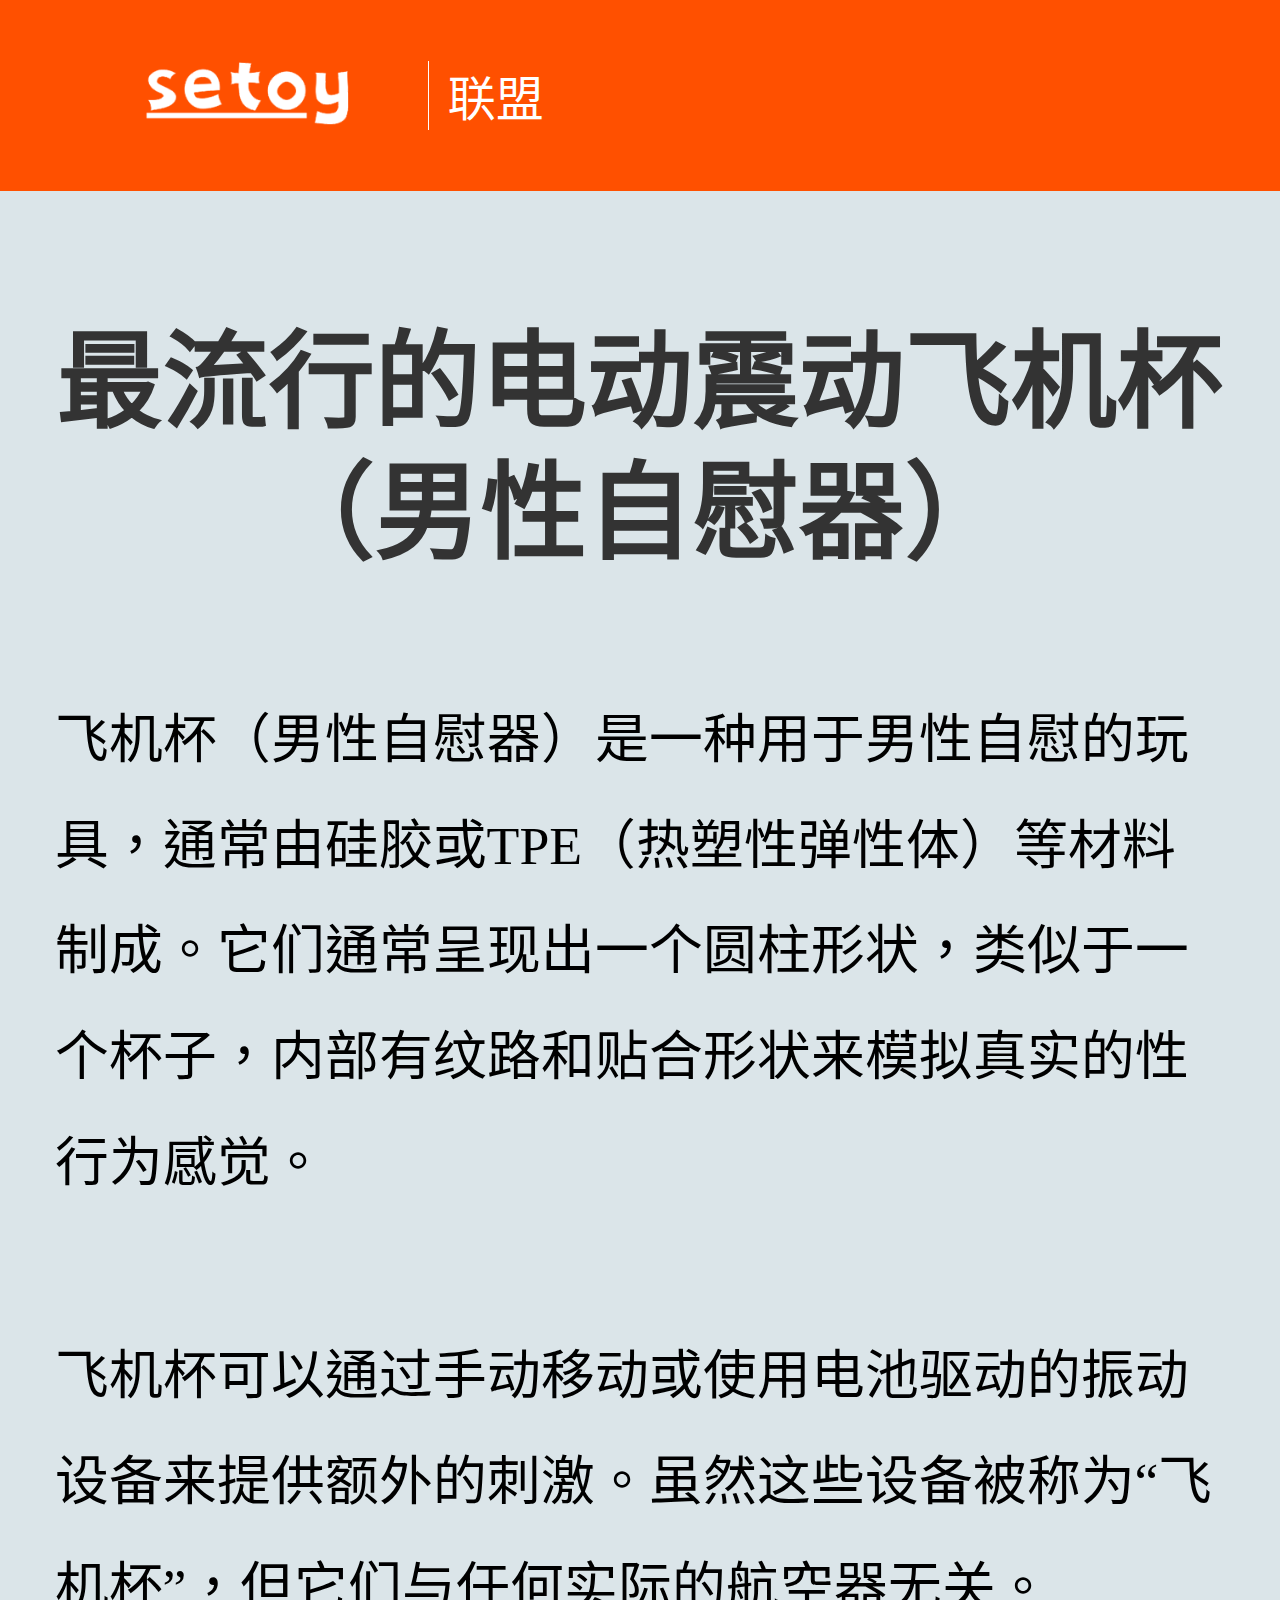
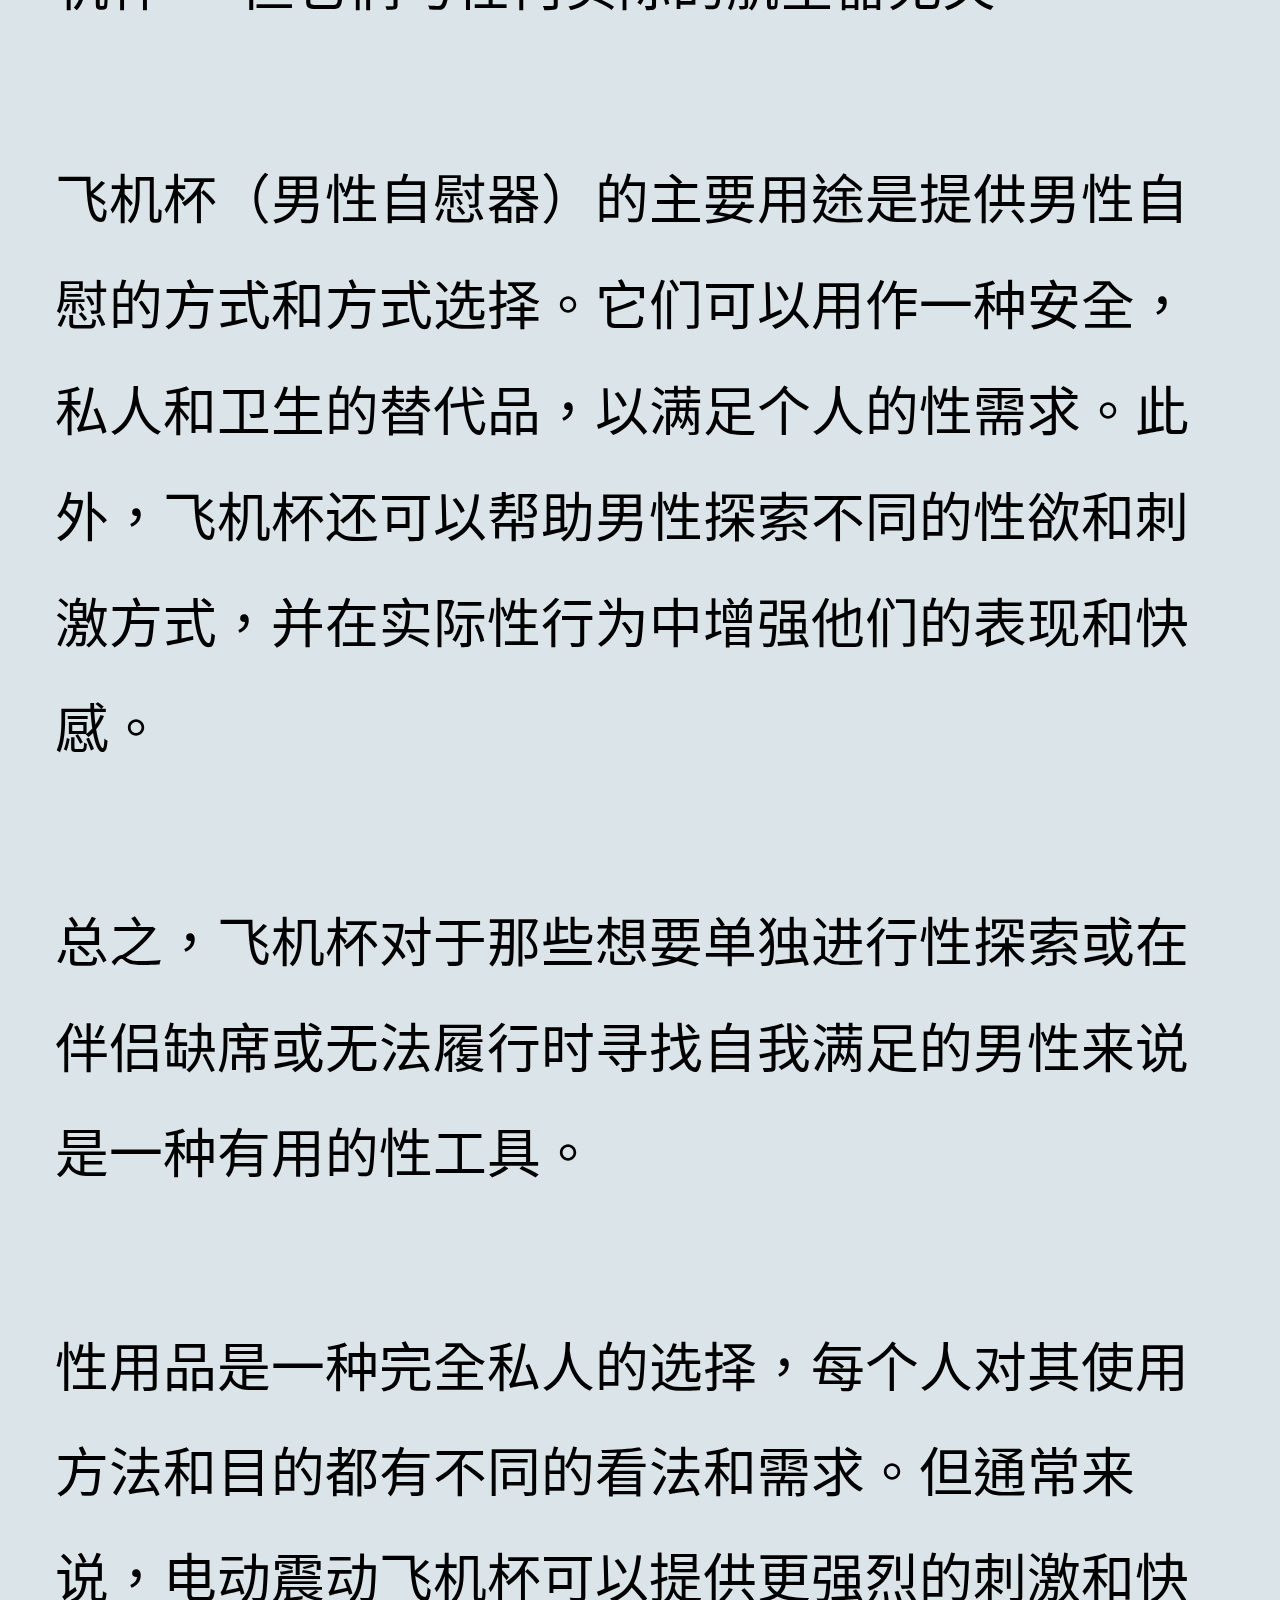
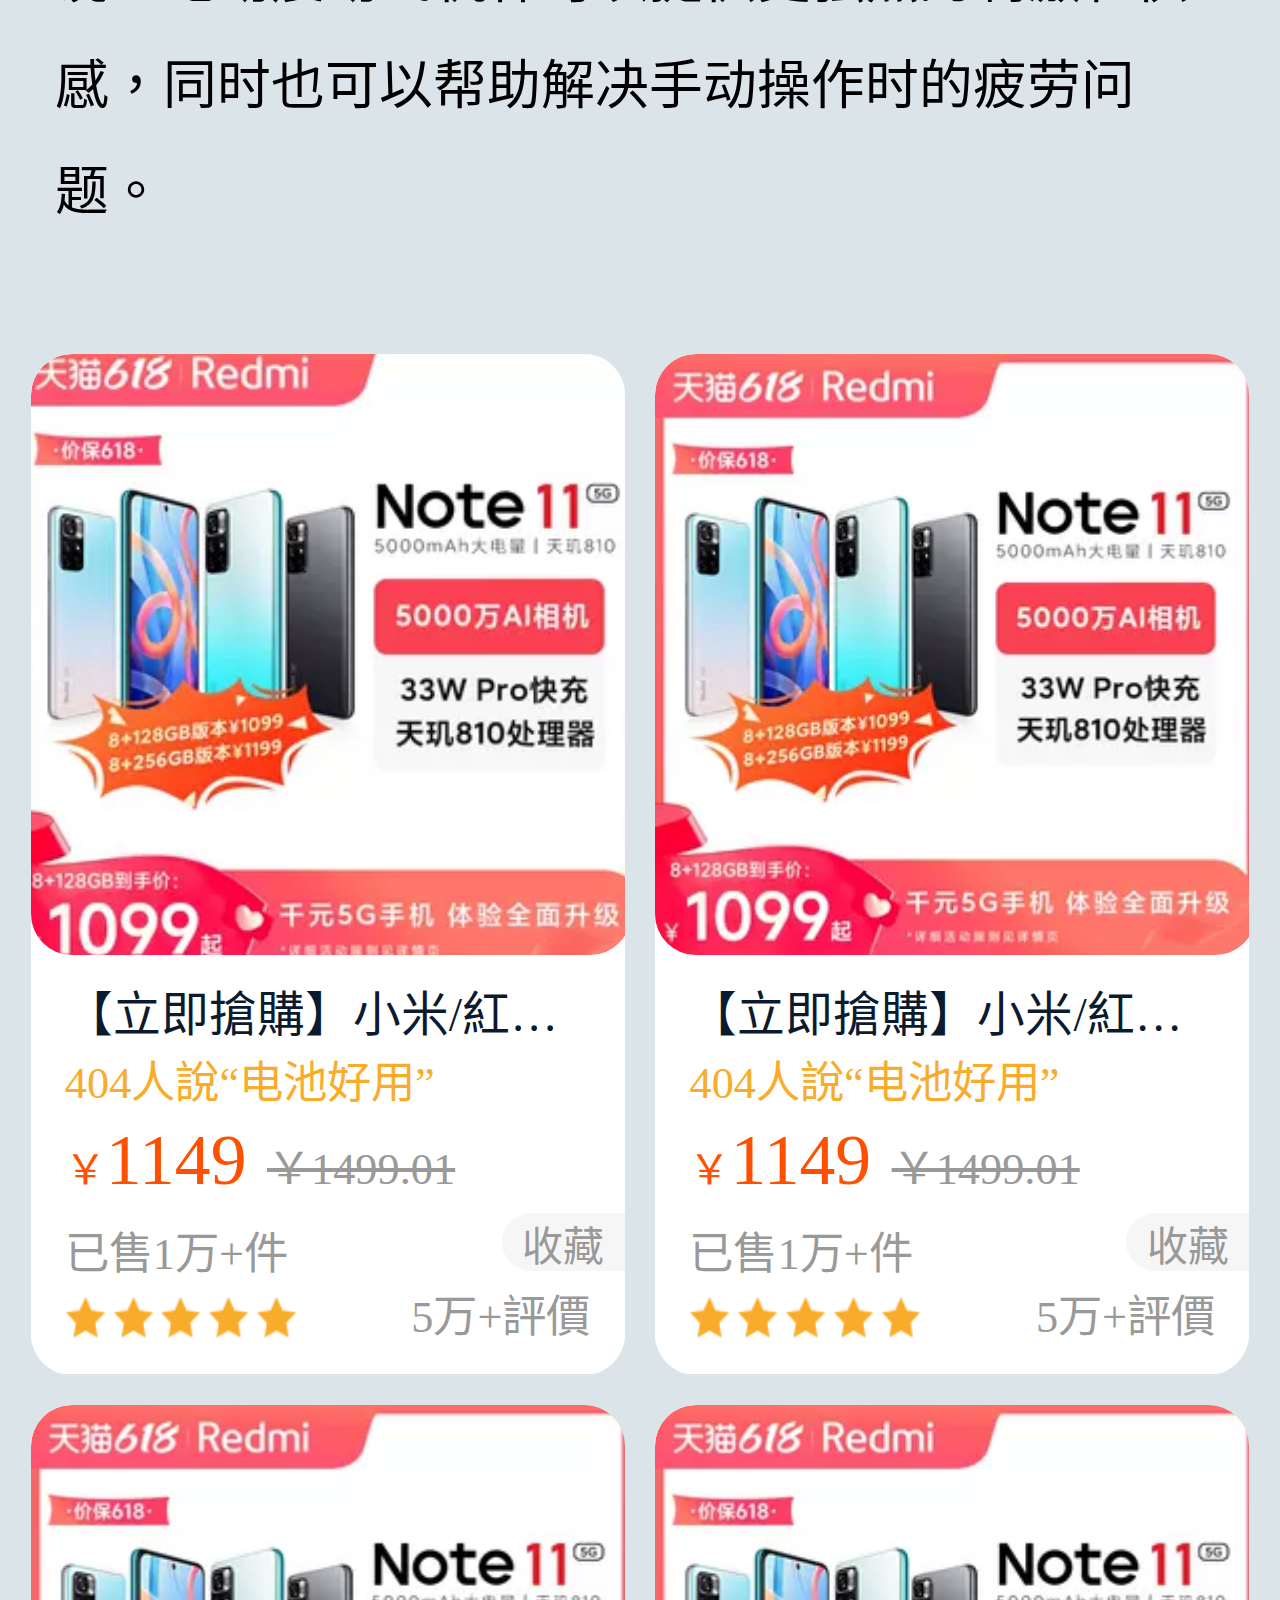
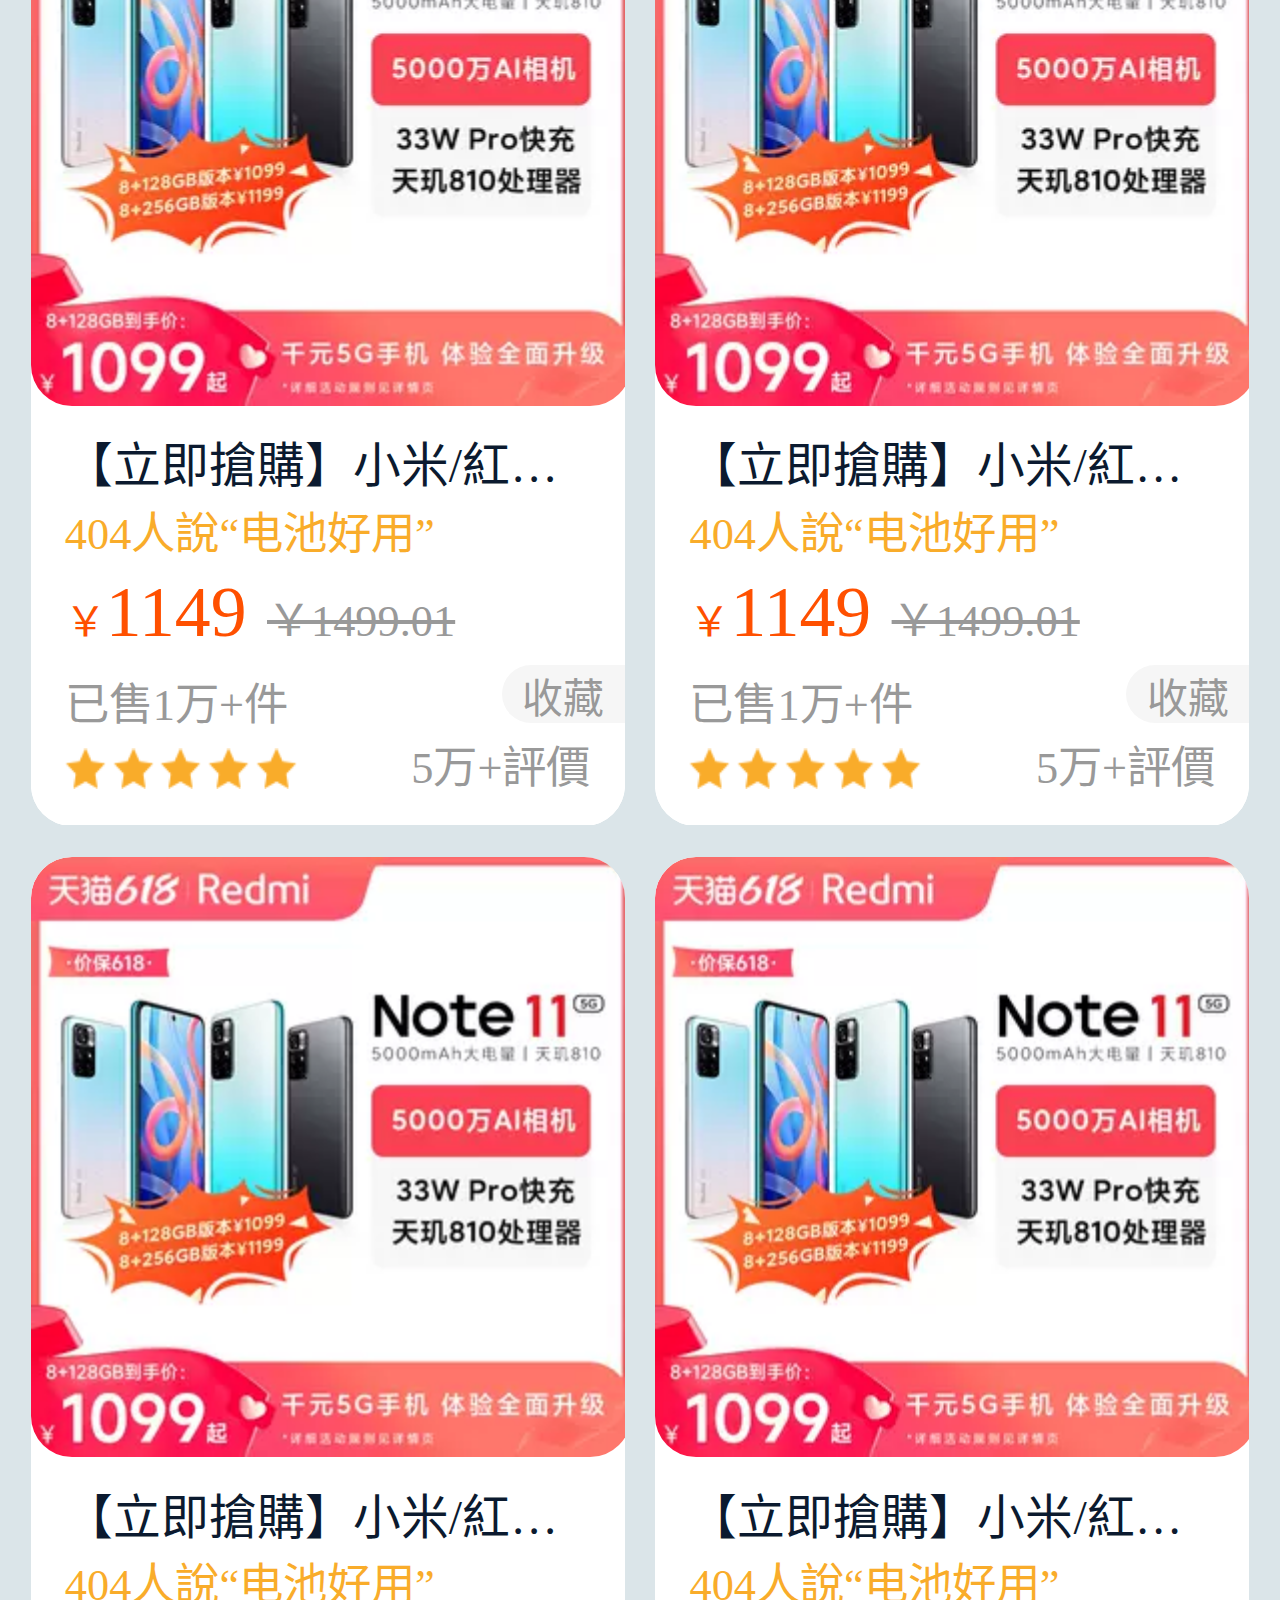
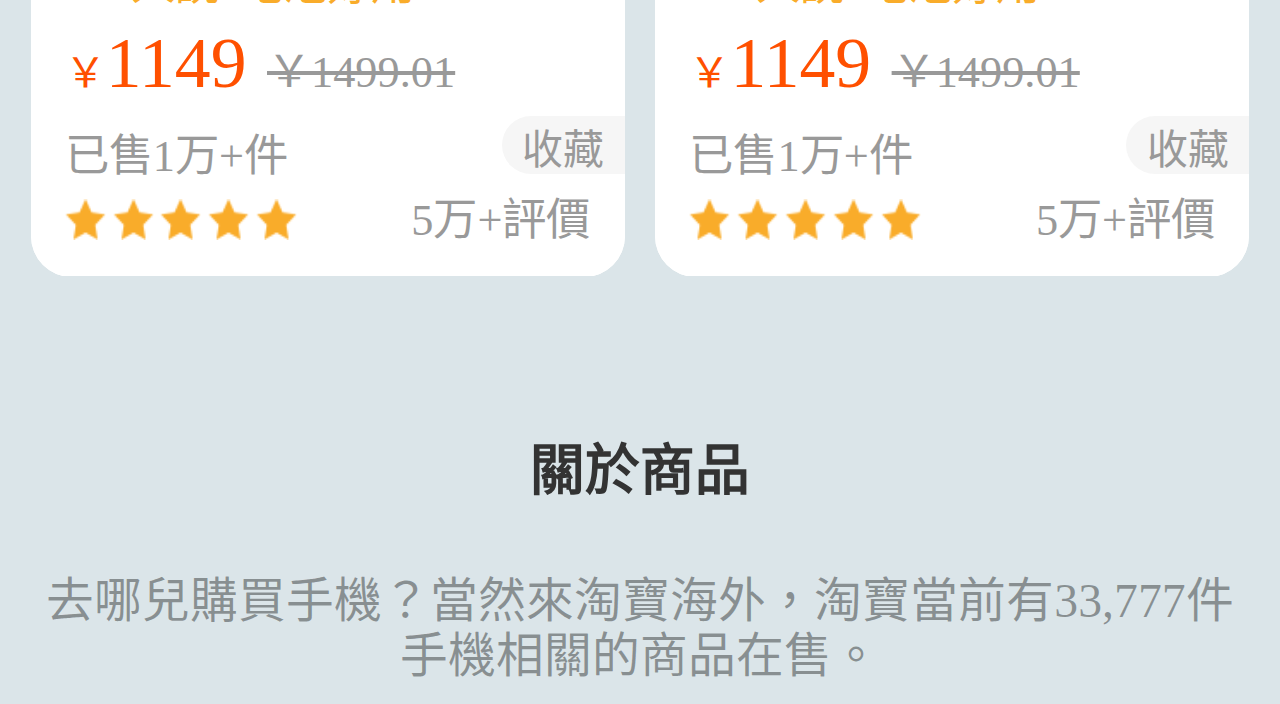
==== wap/index.html @ 69be1188 "new" ====
<!DOCTYPE html>
<html lang="zh-TW">

<head>
    <meta http-equiv="Content-Type" content="text/html; charset=UTF-8">
    <link rel="preload" as="style" href="taobao_files_m/index.css">
    <link href="taobao_files_m/Logo-ico.png" rel="shortcut icon" type="image/x-icon">
    <title>最流行的电动震动飞机杯（男性自慰器）</title>
    <meta name="description" content="飞机杯（男性自慰器）是一种用于男性自慰的玩具，通常由硅胶或TPE（热塑性弹性体）等材料制成。它们通常呈现出一个圆柱形状，类似于一个杯子，内部有纹路和贴合形状来模拟真实的性行为感觉。">


    <link rel="stylesheet" href="taobao_files_m/index.css">
</head>

<body>
    <div id="root">
        <div class="rax-view-v2 home-container">
            <div class="rax-view-v2 header">
                <div class="rax-view-v2 top-header-container" data-appeared="true" data-has-appeared="true" data-before-current-y="0" data-has-disappeared="true">
                    <div data-spm="header-bar" class="rax-view-v2 header-bar">
                        <div class="rax-view-v2 left">
                            <a class="home-link" href="https://setoy.cc/wap" rel="nofollow">
                                <img class="logo" data-once="true" src="taobao_files_m/Logo.png" style="">
                            </a>
                            <div class="rax-view-v2 area-selector">联盟</div>
                        </div>
                    </div>
                    <!-- _ -->
                    <!-- _ -->
                </div>
            </div>
            <div class="rax-view-v2 search-tips">
                <h1>最流行的电动震动飞机杯（男性自慰器）</h1>
                <p>飞机杯（男性自慰器）是一种用于男性自慰的玩具，通常由硅胶或TPE（热塑性弹性体）等材料制成。它们通常呈现出一个圆柱形状，类似于一个杯子，内部有纹路和贴合形状来模拟真实的性行为感觉。</p>
                <p>飞机杯可以通过手动移动或使用电池驱动的振动设备来提供额外的刺激。虽然这些设备被称为“飞机杯”，但它们与任何实际的航空器无关。</p>
                <p>飞机杯（男性自慰器）的主要用途是提供男性自慰的方式和方式选择。它们可以用作一种安全，私人和卫生的替代品，以满足个人的性需求。此外，飞机杯还可以帮助男性探索不同的性欲和刺激方式，并在实际性行为中增强他们的表现和快感。</p>
                <p>总之，飞机杯对于那些想要单独进行性探索或在伴侣缺席或无法履行时寻找自我满足的男性来说是一种有用的性工具。</p>
                <p>性用品是一种完全私人的选择，每个人对其使用方法和目的都有不同的看法和需求。但通常来说，电动震动飞机杯可以提供更强烈的刺激和快感，同时也可以帮助解决手动操作时的疲劳问题。</p>

                <!-- _ -->
            </div>
            <div data-spm="taglist-content" class="rax-view-v2 grid-container">
                <!-- _ -->
                <div class="rax-view-v2 item-container" style="height: 79.7333vw; overflow: hidden;">
                    <a class="item" href="https://setoy.cc/wap" data-callapp="{&quot;targetUrl&quot;:&quot;https://h5.m.taobao.com/awp/core/detail.htm?id=654578360475&quot;}">
                        <div class="rax-view-v2 img-contaier"><img alt="【立即搶購】小米/紅米Redmi Note 11 5G 5000mAh大電量智能紅米手機官方小米官方旗艦店千元5G" class="item-img" data-once="true" src="taobao_files_m/O1CN01WBpRKF29zG1dm8oGK_!!0-item_pic.jpg_300x300Q75.jpg_.webp" style="" data-appeared="false" data-has-appeared="true"
                                data-before-current-y="-13.859375" data-has-disappeared="true"></div>
                        <div class="rax-view-v2 item-detail">
                            <div class="rax-view-v2 upper-block">
                                <div class="rax-view-v2 item-name">【立即搶購】小米/紅米Redmi Note 11 5G 5000mAh大電量智能紅米手機官方小米官方旗艦店千元5G</div>
                                <div data-spm="ranklist-link" class="rax-view-v2 attrs-box">
                                    <!-- _ -->
                                    <div class="rax-view-v2 comment-tag">404人說“电池好用”</div>
                                    <!-- _ -->
                                    <!-- _ -->
                                    <!-- _ -->
                                </div>
                            </div>
                            <div class="rax-view-v2 price-box">
                                <div class="rax-view-v2 currency">￥</div>
                                <div class="rax-view-v2 disc-price">1149</div>
                                <div class="rax-view-v2 raw-price">￥1499.01</div>
                            </div>
                            <!-- _ -->
                            <div class="rax-view-v2 salesFav-container">
                                <div class="rax-view-v2 sales">已售1万+件</div>
                                <div class="rax-view-v2 fav">收藏</div>
                            </div>
                            <div class="rax-view-v2 rate-box">
                                <div class="rax-view-v2 star-box"><img data-once="true" src="taobao_files_m/O1CN015kXWTy26ZCWsjmEgH_!!6000000007675-2-tps-24-22.png_110x10000.jpg_.webp" style="width:3.2vw;height:3.2vw;"><img data-once="true" src="taobao_files_m/O1CN015kXWTy26ZCWsjmEgH_!!6000000007675-2-tps-24-22.png_110x10000.jpg_.webp"
                                        style="width:3.2vw;height:3.2vw;"><img data-once="true" src="taobao_files_m/O1CN015kXWTy26ZCWsjmEgH_!!6000000007675-2-tps-24-22.png_110x10000.jpg_.webp" style="width:3.2vw;height:3.2vw;"><img data-once="true" src="taobao_files_m/O1CN015kXWTy26ZCWsjmEgH_!!6000000007675-2-tps-24-22.png_110x10000.jpg_.webp"
                                        style="width:3.2vw;height:3.2vw;"><img data-once="true" src="taobao_files_m/O1CN015kXWTy26ZCWsjmEgH_!!6000000007675-2-tps-24-22.png_110x10000.jpg_.webp" style="width:3.2vw;height:3.2vw;"></div>
                                <div class="rax-view-v2 rate-text">5万+評價</div>
                            </div>
                        </div>
                    </a>
                </div>
                <!-- _ -->
                <div class="rax-view-v2 item-container" style="height: 79.7333vw; overflow: hidden;">
                    <a class="item" href="https://world.taobao.com/item/wap/654578360475.htm" data-callapp="{&quot;targetUrl&quot;:&quot;https://h5.m.taobao.com/awp/core/detail.htm?id=654578360475&quot;}">
                        <div class="rax-view-v2 img-contaier"><img alt="【立即搶購】小米/紅米Redmi Note 11 5G 5000mAh大電量智能紅米手機官方小米官方旗艦店千元5G" class="item-img" data-once="true" src="taobao_files_m/O1CN01WBpRKF29zG1dm8oGK_!!0-item_pic.jpg_300x300Q75.jpg_.webp" style="" data-appeared="false" data-has-appeared="true"
                                data-before-current-y="-13.859375" data-has-disappeared="true"></div>
                        <div class="rax-view-v2 item-detail">
                            <div class="rax-view-v2 upper-block">
                                <div class="rax-view-v2 item-name">【立即搶購】小米/紅米Redmi Note 11 5G 5000mAh大電量智能紅米手機官方小米官方旗艦店千元5G</div>
                                <div data-spm="ranklist-link" class="rax-view-v2 attrs-box">
                                    <!-- _ -->
                                    <div class="rax-view-v2 comment-tag">404人說“电池好用”</div>
                                    <!-- _ -->
                                    <!-- _ -->
                                    <!-- _ -->
                                </div>
                            </div>
                            <div class="rax-view-v2 price-box">
                                <div class="rax-view-v2 currency">￥</div>
                                <div class="rax-view-v2 disc-price">1149</div>
                                <div class="rax-view-v2 raw-price">￥1499.01</div>
                            </div>
                            <!-- _ -->
                            <div class="rax-view-v2 salesFav-container">
                                <div class="rax-view-v2 sales">已售1万+件</div>
                                <div class="rax-view-v2 fav">收藏</div>
                            </div>
                            <div class="rax-view-v2 rate-box">
                                <div class="rax-view-v2 star-box"><img data-once="true" src="taobao_files_m/O1CN015kXWTy26ZCWsjmEgH_!!6000000007675-2-tps-24-22.png_110x10000.jpg_.webp" style="width:3.2vw;height:3.2vw;"><img data-once="true" src="taobao_files_m/O1CN015kXWTy26ZCWsjmEgH_!!6000000007675-2-tps-24-22.png_110x10000.jpg_.webp"
                                        style="width:3.2vw;height:3.2vw;"><img data-once="true" src="taobao_files_m/O1CN015kXWTy26ZCWsjmEgH_!!6000000007675-2-tps-24-22.png_110x10000.jpg_.webp" style="width:3.2vw;height:3.2vw;"><img data-once="true" src="taobao_files_m/O1CN015kXWTy26ZCWsjmEgH_!!6000000007675-2-tps-24-22.png_110x10000.jpg_.webp"
                                        style="width:3.2vw;height:3.2vw;"><img data-once="true" src="taobao_files_m/O1CN015kXWTy26ZCWsjmEgH_!!6000000007675-2-tps-24-22.png_110x10000.jpg_.webp" style="width:3.2vw;height:3.2vw;"></div>
                                <div class="rax-view-v2 rate-text">5万+評價</div>
                            </div>
                        </div>
                    </a>
                </div>
                <!-- _ -->
                <div class="rax-view-v2 item-container" style="height: 79.7333vw; overflow: hidden;">
                    <a class="item" href="https://world.taobao.com/item/wap/654578360475.htm" data-callapp="{&quot;targetUrl&quot;:&quot;https://h5.m.taobao.com/awp/core/detail.htm?id=654578360475&quot;}">
                        <div class="rax-view-v2 img-contaier"><img alt="【立即搶購】小米/紅米Redmi Note 11 5G 5000mAh大電量智能紅米手機官方小米官方旗艦店千元5G" class="item-img" data-once="true" src="taobao_files_m/O1CN01WBpRKF29zG1dm8oGK_!!0-item_pic.jpg_300x300Q75.jpg_.webp" style="" data-appeared="false" data-has-appeared="true"
                                data-before-current-y="-13.859375" data-has-disappeared="true"></div>
                        <div class="rax-view-v2 item-detail">
                            <div class="rax-view-v2 upper-block">
                                <div class="rax-view-v2 item-name">【立即搶購】小米/紅米Redmi Note 11 5G 5000mAh大電量智能紅米手機官方小米官方旗艦店千元5G</div>
                                <div data-spm="ranklist-link" class="rax-view-v2 attrs-box">
                                    <!-- _ -->
                                    <div class="rax-view-v2 comment-tag">404人說“电池好用”</div>
                                    <!-- _ -->
                                    <!-- _ -->
                                    <!-- _ -->
                                </div>
                            </div>
                            <div class="rax-view-v2 price-box">
                                <div class="rax-view-v2 currency">￥</div>
                                <div class="rax-view-v2 disc-price">1149</div>
                                <div class="rax-view-v2 raw-price">￥1499.01</div>
                            </div>
                            <!-- _ -->
                            <div class="rax-view-v2 salesFav-container">
                                <div class="rax-view-v2 sales">已售1万+件</div>
                                <div class="rax-view-v2 fav">收藏</div>
                            </div>
                            <div class="rax-view-v2 rate-box">
                                <div class="rax-view-v2 star-box"><img data-once="true" src="taobao_files_m/O1CN015kXWTy26ZCWsjmEgH_!!6000000007675-2-tps-24-22.png_110x10000.jpg_.webp" style="width:3.2vw;height:3.2vw;"><img data-once="true" src="taobao_files_m/O1CN015kXWTy26ZCWsjmEgH_!!6000000007675-2-tps-24-22.png_110x10000.jpg_.webp"
                                        style="width:3.2vw;height:3.2vw;"><img data-once="true" src="taobao_files_m/O1CN015kXWTy26ZCWsjmEgH_!!6000000007675-2-tps-24-22.png_110x10000.jpg_.webp" style="width:3.2vw;height:3.2vw;"><img data-once="true" src="taobao_files_m/O1CN015kXWTy26ZCWsjmEgH_!!6000000007675-2-tps-24-22.png_110x10000.jpg_.webp"
                                        style="width:3.2vw;height:3.2vw;"><img data-once="true" src="taobao_files_m/O1CN015kXWTy26ZCWsjmEgH_!!6000000007675-2-tps-24-22.png_110x10000.jpg_.webp" style="width:3.2vw;height:3.2vw;"></div>
                                <div class="rax-view-v2 rate-text">5万+評價</div>
                            </div>
                        </div>
                    </a>
                </div>
                <!-- _ -->
                <div class="rax-view-v2 item-container" style="height: 79.7333vw; overflow: hidden;">
                    <a class="item" href="https://world.taobao.com/item/wap/654578360475.htm" data-callapp="{&quot;targetUrl&quot;:&quot;https://h5.m.taobao.com/awp/core/detail.htm?id=654578360475&quot;}">
                        <div class="rax-view-v2 img-contaier"><img alt="【立即搶購】小米/紅米Redmi Note 11 5G 5000mAh大電量智能紅米手機官方小米官方旗艦店千元5G" class="item-img" data-once="true" src="taobao_files_m/O1CN01WBpRKF29zG1dm8oGK_!!0-item_pic.jpg_300x300Q75.jpg_.webp" style="" data-appeared="false" data-has-appeared="true"
                                data-before-current-y="-13.859375" data-has-disappeared="true"></div>
                        <div class="rax-view-v2 item-detail">
                            <div class="rax-view-v2 upper-block">
                                <div class="rax-view-v2 item-name">【立即搶購】小米/紅米Redmi Note 11 5G 5000mAh大電量智能紅米手機官方小米官方旗艦店千元5G</div>
                                <div data-spm="ranklist-link" class="rax-view-v2 attrs-box">
                                    <!-- _ -->
                                    <div class="rax-view-v2 comment-tag">404人說“电池好用”</div>
                                    <!-- _ -->
                                    <!-- _ -->
                                    <!-- _ -->
                                </div>
                            </div>
                            <div class="rax-view-v2 price-box">
                                <div class="rax-view-v2 currency">￥</div>
                                <div class="rax-view-v2 disc-price">1149</div>
                                <div class="rax-view-v2 raw-price">￥1499.01</div>
                            </div>
                            <!-- _ -->
                            <div class="rax-view-v2 salesFav-container">
                                <div class="rax-view-v2 sales">已售1万+件</div>
                                <div class="rax-view-v2 fav">收藏</div>
                            </div>
                            <div class="rax-view-v2 rate-box">
                                <div class="rax-view-v2 star-box"><img data-once="true" src="taobao_files_m/O1CN015kXWTy26ZCWsjmEgH_!!6000000007675-2-tps-24-22.png_110x10000.jpg_.webp" style="width:3.2vw;height:3.2vw;"><img data-once="true" src="taobao_files_m/O1CN015kXWTy26ZCWsjmEgH_!!6000000007675-2-tps-24-22.png_110x10000.jpg_.webp"
                                        style="width:3.2vw;height:3.2vw;"><img data-once="true" src="taobao_files_m/O1CN015kXWTy26ZCWsjmEgH_!!6000000007675-2-tps-24-22.png_110x10000.jpg_.webp" style="width:3.2vw;height:3.2vw;"><img data-once="true" src="taobao_files_m/O1CN015kXWTy26ZCWsjmEgH_!!6000000007675-2-tps-24-22.png_110x10000.jpg_.webp"
                                        style="width:3.2vw;height:3.2vw;"><img data-once="true" src="taobao_files_m/O1CN015kXWTy26ZCWsjmEgH_!!6000000007675-2-tps-24-22.png_110x10000.jpg_.webp" style="width:3.2vw;height:3.2vw;"></div>
                                <div class="rax-view-v2 rate-text">5万+評價</div>
                            </div>
                        </div>
                    </a>
                </div>
                <!-- _ -->
                <div class="rax-view-v2 item-container" style="height: 79.7333vw; overflow: hidden;">
                    <a class="item" href="https://world.taobao.com/item/wap/654578360475.htm" data-callapp="{&quot;targetUrl&quot;:&quot;https://h5.m.taobao.com/awp/core/detail.htm?id=654578360475&quot;}">
                        <div class="rax-view-v2 img-contaier"><img alt="【立即搶購】小米/紅米Redmi Note 11 5G 5000mAh大電量智能紅米手機官方小米官方旗艦店千元5G" class="item-img" data-once="true" src="taobao_files_m/O1CN01WBpRKF29zG1dm8oGK_!!0-item_pic.jpg_300x300Q75.jpg_.webp" style="" data-appeared="false" data-has-appeared="true"
                                data-before-current-y="-13.859375" data-has-disappeared="true"></div>
                        <div class="rax-view-v2 item-detail">
                            <div class="rax-view-v2 upper-block">
                                <div class="rax-view-v2 item-name">【立即搶購】小米/紅米Redmi Note 11 5G 5000mAh大電量智能紅米手機官方小米官方旗艦店千元5G</div>
                                <div data-spm="ranklist-link" class="rax-view-v2 attrs-box">
                                    <!-- _ -->
                                    <div class="rax-view-v2 comment-tag">404人說“电池好用”</div>
                                    <!-- _ -->
                                    <!-- _ -->
                                    <!-- _ -->
                                </div>
                            </div>
                            <div class="rax-view-v2 price-box">
                                <div class="rax-view-v2 currency">￥</div>
                                <div class="rax-view-v2 disc-price">1149</div>
                                <div class="rax-view-v2 raw-price">￥1499.01</div>
                            </div>
                            <!-- _ -->
                            <div class="rax-view-v2 salesFav-container">
                                <div class="rax-view-v2 sales">已售1万+件</div>
                                <div class="rax-view-v2 fav">收藏</div>
                            </div>
                            <div class="rax-view-v2 rate-box">
                                <div class="rax-view-v2 star-box"><img data-once="true" src="taobao_files_m/O1CN015kXWTy26ZCWsjmEgH_!!6000000007675-2-tps-24-22.png_110x10000.jpg_.webp" style="width:3.2vw;height:3.2vw;"><img data-once="true" src="taobao_files_m/O1CN015kXWTy26ZCWsjmEgH_!!6000000007675-2-tps-24-22.png_110x10000.jpg_.webp"
                                        style="width:3.2vw;height:3.2vw;"><img data-once="true" src="taobao_files_m/O1CN015kXWTy26ZCWsjmEgH_!!6000000007675-2-tps-24-22.png_110x10000.jpg_.webp" style="width:3.2vw;height:3.2vw;"><img data-once="true" src="taobao_files_m/O1CN015kXWTy26ZCWsjmEgH_!!6000000007675-2-tps-24-22.png_110x10000.jpg_.webp"
                                        style="width:3.2vw;height:3.2vw;"><img data-once="true" src="taobao_files_m/O1CN015kXWTy26ZCWsjmEgH_!!6000000007675-2-tps-24-22.png_110x10000.jpg_.webp" style="width:3.2vw;height:3.2vw;"></div>
                                <div class="rax-view-v2 rate-text">5万+評價</div>
                            </div>
                        </div>
                    </a>
                </div>
                <!-- _ -->
                <div class="rax-view-v2 item-container" style="height: 79.7333vw; overflow: hidden;">
                    <a class="item" href="https://world.taobao.com/item/wap/654578360475.htm" data-callapp="{&quot;targetUrl&quot;:&quot;https://h5.m.taobao.com/awp/core/detail.htm?id=654578360475&quot;}">
                        <div class="rax-view-v2 img-contaier"><img alt="【立即搶購】小米/紅米Redmi Note 11 5G 5000mAh大電量智能紅米手機官方小米官方旗艦店千元5G" class="item-img" data-once="true" src="taobao_files_m/O1CN01WBpRKF29zG1dm8oGK_!!0-item_pic.jpg_300x300Q75.jpg_.webp" style="" data-appeared="false" data-has-appeared="true"
                                data-before-current-y="-13.859375" data-has-disappeared="true"></div>
                        <div class="rax-view-v2 item-detail">
                            <div class="rax-view-v2 upper-block">
                                <div class="rax-view-v2 item-name">【立即搶購】小米/紅米Redmi Note 11 5G 5000mAh大電量智能紅米手機官方小米官方旗艦店千元5G</div>
                                <div data-spm="ranklist-link" class="rax-view-v2 attrs-box">
                                    <!-- _ -->
                                    <div class="rax-view-v2 comment-tag">404人說“电池好用”</div>
                                    <!-- _ -->
                                    <!-- _ -->
                                    <!-- _ -->
                                </div>
                            </div>
                            <div class="rax-view-v2 price-box">
                                <div class="rax-view-v2 currency">￥</div>
                                <div class="rax-view-v2 disc-price">1149</div>
                                <div class="rax-view-v2 raw-price">￥1499.01</div>
                            </div>
                            <!-- _ -->
                            <div class="rax-view-v2 salesFav-container">
                                <div class="rax-view-v2 sales">已售1万+件</div>
                                <div class="rax-view-v2 fav">收藏</div>
                            </div>
                            <div class="rax-view-v2 rate-box">
                                <div class="rax-view-v2 star-box"><img data-once="true" src="taobao_files_m/O1CN015kXWTy26ZCWsjmEgH_!!6000000007675-2-tps-24-22.png_110x10000.jpg_.webp" style="width:3.2vw;height:3.2vw;"><img data-once="true" src="taobao_files_m/O1CN015kXWTy26ZCWsjmEgH_!!6000000007675-2-tps-24-22.png_110x10000.jpg_.webp"
                                        style="width:3.2vw;height:3.2vw;"><img data-once="true" src="taobao_files_m/O1CN015kXWTy26ZCWsjmEgH_!!6000000007675-2-tps-24-22.png_110x10000.jpg_.webp" style="width:3.2vw;height:3.2vw;"><img data-once="true" src="taobao_files_m/O1CN015kXWTy26ZCWsjmEgH_!!6000000007675-2-tps-24-22.png_110x10000.jpg_.webp"
                                        style="width:3.2vw;height:3.2vw;"><img data-once="true" src="taobao_files_m/O1CN015kXWTy26ZCWsjmEgH_!!6000000007675-2-tps-24-22.png_110x10000.jpg_.webp" style="width:3.2vw;height:3.2vw;"></div>
                                <div class="rax-view-v2 rate-text">5万+評價</div>
                            </div>
                        </div>
                    </a>
                </div>
                <!-- _ -->
            </div>
            <!-- _ -->
            <div class="rax-view-v2 desc-container">
                <h3 class="desc-title">關於商品</h3>
                <div class="desc">去哪兒購買手機？當然來淘寶海外，淘寶當前有33,777件手機相關的商品在售。</div>
            </div>

            <!-- _ -->
        </div>
    </div>
</body>

</html>
---- wap/taobao_files_m/index.css ----
a,
body,
div,
html,
ul {
    margin: 0;
    padding: 0;
    border: 0;
    font: inherit;
    vertical-align: baseline
}

a {
    text-decoration: none;
    color: rgba(0, 0, 0, .87)
}

.mt-modal {
    -moz-box-align: start!important;
    align-items: flex-start!important
}

.mt-drawer-container {
    background-color: #fff!important
}

body>iframe:first-of-type {
    display: none!important
}

body,
html {
    width: 100%;
    height: 100%
}

.rax-view-v2 {
    display: -moz-box;
    display: flex;
    -moz-box-orient: vertical;
    -moz-box-direction: normal;
    flex-direction: column;
    flex-shrink: 0;
    align-content: flex-start;
    border: 0 solid #000;
    margin: 0;
    padding: 0;
    min-width: 0
}

.rax-view-v2 h1 {
    font-size: 8.26667vw;
    line-height: 10.26667vw;
    color: #333;
    text-align: center;
    margin-bottom: 4.26667vw;
    display: block;
    margin-inline-start: 0px;
    margin-inline-end: 0px;
    font-weight: bold;
    height: auto;
}

.rax-text,
.rax-view-v2 {
    -webkit-box-sizing: border-box;
    -moz-box-sizing: border-box;
    box-sizing: border-box
}

.rax-text {
    display: block;
    font-size: 4.26667vw;
    white-space: pre-wrap
}

.rax-text--overflow-hidden {
    overflow: hidden
}

.rax-text--singleline {
    white-space: nowrap
}

.rax-text--multiline {
    display: -webkit-box;
    -webkit-box-orient: vertical
}

.mt-view-safe-area {
    padding-bottom: calc(env(safe-area-inset-bottom))
}

.mt-icon {
    font-family: var(--icon-font-family);
    text-align: center;
    line-height: 1;
    display: inline-block
}

.mt-icon--xxs {
    font-size: var(--icon-xxs)
}

.mt-icon-img--xxs {
    width: var(--icon-xxs);
    height: var(--icon-xxs)
}

.mt-icon--xs {
    font-size: var(--icon-xs)
}

.mt-icon-img--xs {
    width: var(--icon-xs);
    height: var(--icon-xs)
}

.mt-icon--s {
    font-size: var(--icon-s)
}

.mt-icon-img--s {
    width: var(--icon-s);
    height: var(--icon-s)
}

.mt-icon--m {
    font-size: var(--icon-m)
}

.mt-icon-img--m {
    width: var(--icon-m);
    height: var(--icon-m)
}

.mt-icon--l {
    font-size: var(--icon-l)
}

.mt-icon-img--l {
    width: var(--icon-l);
    height: var(--icon-l)
}

.mt-icon--xl {
    font-size: var(--icon-xl)
}

.mt-icon-img--xl {
    width: var(--icon-xl);
    height: var(--icon-xl)
}

.mt-icon--xxl {
    font-size: var(--icon-xxl)
}

.mt-icon-img--xxl {
    width: var(--icon-xxl);
    height: var(--icon-xxl)
}

.mt-icon-play-filling:before {
    content: var(--icon-content-play-filling)
}

.mt-icon-select:before {
    content: var(--icon-content-select)
}

.mt-icon-add:before {
    content: var(--icon-content-add)
}

.mt-icon-close:before {
    content: var(--icon-content-close)
}

.mt-icon-search:before {
    content: var(--icon-content-search)
}

.mt-icon-ashbin:before {
    content: var(--icon-content-ashbin)
}

.mt-icon-semi-select:before {
    content: var(--icon-content-semi-select)
}

.mt-icon-error:before {
    content: var(--icon-content-error)
}

.mt-icon-prompt:before {
    content: var(--icon-content-prompt)
}

.mt-icon-prompt-filling:before {
    content: var(--icon-content-prompt-filling)
}

.mt-icon-success:before {
    content: var(--icon-content-success)
}

.mt-icon-clock:before {
    content: var(--icon-content-clock)
}

.mt-icon-warning:before {
    content: var(--icon-content-warning)
}

.mt-icon-arrow-left:before {
    content: var(--icon-content-arrow-left)
}

.mt-icon-arrow-right:before {
    content: var(--icon-content-arrow-right)
}

.mt-icon-arrow-up:before {
    content: var(--icon-content-arrow-up)
}

.mt-icon-arrow-down:before {
    content: var(--icon-content-arrow-down)
}

.mt-icon-arrow-double-left:before {
    content: var(--icon-content-arrow-double-left)
}

.mt-icon-arrow-double-right:before {
    content: var(--icon-content-arrow-double-right)
}

.mt-icon-triangle-arrow-up:before {
    content: var(--icon-content-triangle-arrow-up)
}

.mt-icon-triangle-arrow-down:before {
    content: var(--icon-content-triangle-arrow-down)
}

.mt-icon-triangle-arrow-left:before {
    content: var(--icon-content-triangle-arrow-left)
}

.mt-icon-triangle-arrow-right:before {
    content: var(--icon-content-triangle-arrow-right)
}

.mt-icon-heart-filling:before {
    content: var(--icon-content-heart-filling)
}

.mt-icon-minus:before {
    content: var(--icon-content-minus)
}

.mt-icon-loading:before {
    content: var(--icon-content-loading)
}

.mt-icon-favorites-filling:before {
    content: var(--icon-content-favorites-filling)
}

.mt-icon-warning-filling:before {
    content: var(--icon-content-warning-filling)
}

.mt-icon-success-filling:before {
    content: var(--icon-content-success-filling)
}

.mt-icon-delete-filling:before {
    content: var(--icon-content-delete-filling)
}

.mt-icon-asterisk:before {
    content: var(--icon-content-asterisk)
}

.mt-icon-switch:before {
    content: var(--icon-content-switch)
}

.mt-icon-upload:before {
    content: var(--icon-content-upload)
}

.mt-icon-download:before {
    content: var(--icon-content-download)
}

.mt-icon-picture:before {
    content: var(--icon-content-picture)
}

.mt-icon-ellipsis:before {
    content: var(--icon-content-ellipsis)
}

.mt-icon-calendar:before {
    content: var(--icon-content-calendar)
}

.mt-icon-list:before {
    content: var(--icon-content-list)
}

.mt-icon-chart-pie:before {
    content: var(--icon-content-chart-pie)
}

.mt-icon-chart-bar:before {
    content: var(--icon-content-chart-bar)
}

.mt-icon-detail:before {
    content: var(--icon-content-detail)
}

.mt-icon-dashboard:before {
    content: var(--icon-content-dashboard)
}

.mt-icon-help:before {
    content: var(--icon-content-help)
}

.mt-icon-unlock:before {
    content: var(--icon-content-unlock)
}

.mt-icon-lock:before {
    content: var(--icon-content-lock)
}

.mt-icon-set:before {
    content: var(--icon-content-set)
}

.mt-icon-toggle-left:before {
    content: var(--icon-content-toggle-left)
}

.mt-icon-toggle-right:before {
    content: var(--icon-content-toggle-right)
}

.mt-icon-filter:before {
    content: var(--icon-content-filter)
}

.mt-icon-eye:before {
    content: var(--icon-content-eye)
}

.mt-icon-eye-close:before {
    content: var(--icon-content-eye-close)
}

.mt-icon-copy:before {
    content: var(--icon-content-copy)
}

.mt-icon-email:before {
    content: var(--icon-content-email)
}

.mt-icon-attachment:before {
    content: var(--icon-content-attachment)
}

.mt-icon-exit:before {
    content: var(--icon-content-exit)
}

.mt-icon-edit:before {
    content: var(--icon-content-edit)
}

.mt-icon-account:before {
    content: var(--icon-content-account)
}

.mt-icon-refresh:before {
    content: var(--icon-content-refresh)
}

.mt-icon-cry:before {
    content: var(--icon-content-cry)
}

.mt-icon-smile:before {
    content: var(--icon-content-smile)
}

.mt-icon-ascending:before {
    content: var(--icon-content-ascending)
}

.mt-icon-descending:before {
    content: var(--icon-content-descending)
}

.mt-icon-sorting:before {
    content: var(--icon-content-sorting)
}

.mt-icon-form:before {
    content: var(--icon-content-form)
}

.mt-icon-add-square:before {
    content: var(--icon-content-add-square)
}

.mt-icon-home:before {
    content: var(--icon-content-home)
}

.mt-icon-camera:before {
    content: var(--icon-content-camera)
}

.mt-icon-loading {
    -webkit-animation: mt-icon-loading 1.2s linear infinite;
    -moz-animation: mt-icon-loading 1.2s infinite linear;
    animation: mt-icon-loading 1.2s linear infinite
}

@-webkit-keyframes mt-icon-loading {
    0% {
        -webkit-transform: rotate(0);
        transform: rotate(0)
    }
    to {
        -webkit-transform: rotate(1turn);
        transform: rotate(1turn)
    }
}

@-moz-keyframes mt-icon-loading {
    0% {
        -moz-transform: rotate(0);
        transform: rotate(0)
    }
    to {
        -moz-transform: rotate(1turn);
        transform: rotate(1turn)
    }
}

@keyframes mt-icon-loading {
    0% {
        -webkit-transform: rotate(0);
        -moz-transform: rotate(0);
        transform: rotate(0)
    }
    to {
        -webkit-transform: rotate(1turn);
        -moz-transform: rotate(1turn);
        transform: rotate(1turn)
    }
}

:root {
    --modal-duration: var(--motion-time-2);
    --modal-motion-in: var(--motion-type-ease-in-out);
    --modal-motion-out: var(--motion-type-ease-in-out);
    --modal-center-motion-in: var(--motion-type-ease-in-out-back);
    --modal-center-motion-out: var(--motion-type-ease-in-out-back);
    --modal-elevation: var(--elevation-3);
    --modal-container-bg-color: var(--color-white);
    --modal-mask-bg-color: var(--color-black);
    --modal-mask-bg-opacity: 0.5
}

.mt-modal {
    position: fixed;
    z-index: var(--elevation-3);
    z-index: var(--modal-elevation);
    left: 0;
    right: 0;
    bottom: 0;
    top: 0;
    display: -moz-box;
    display: flex;
    -moz-box-orient: horizontal;
    -moz-box-direction: normal;
    flex-direction: row
}

.mt-modal-theme-wrapper {
    position: relative;
    width: 375px;
    height: 568px
}

.mt-modal--no-portal {
    position: absolute
}

.mt-modal--center {
    -moz-box-align: center;
    align-items: center
}

.mt-modal--center,
.mt-modal--top {
    -moz-box-pack: center;
    justify-content: center
}

.mt-modal--top {
    -moz-box-align: start;
    align-items: flex-start
}

.mt-modal--bottom {
    -moz-box-pack: center;
    justify-content: center;
    -moz-box-align: end;
    align-items: flex-end
}

.mt-modal--left {
    -moz-box-pack: start;
    justify-content: flex-start
}

.mt-modal--left,
.mt-modal--right {
    -moz-box-align: center;
    align-items: center
}

.mt-modal--right {
    -moz-box-pack: end;
    justify-content: flex-end
}

.mt-modal-container {
    background-color: var(--color-white);
    background-color: var(--modal-container-bg-color);
    -webkit-transition: all var(--motion-time-2) var(--motion-type-ease-in-out);
    -o-transition: all var(--motion-time-2) var(--motion-type-ease-in-out);
    -moz-transition: all var(--motion-time-2) var(--motion-type-ease-in-out);
    transition: all var(--motion-time-2) var(--motion-type-ease-in-out);
    -webkit-transition: all var(--modal-duration) var(--modal-motion-out);
    -o-transition: all var(--modal-duration) var(--modal-motion-out);
    -moz-transition: all var(--modal-duration) var(--modal-motion-out);
    transition: all var(--modal-duration) var(--modal-motion-out);
    position: relative
}

.mt-modal-container--center {
    -webkit-transition-timing-function: var(--motion-type-ease-in-out-back);
    -moz-transition-timing-function: var(--motion-type-ease-in-out-back);
    -o-transition-timing-function: var(--motion-type-ease-in-out-back);
    transition-timing-function: var(--motion-type-ease-in-out-back);
    -webkit-transition-timing-function: var(--modal-center-motion-out);
    -moz-transition-timing-function: var(--modal-center-motion-out);
    -o-transition-timing-function: var(--modal-center-motion-out);
    transition-timing-function: var(--modal-center-motion-out)
}

.mt-modal-container--center-active {
    -moz-animation: mt-mask-center-entering var(--motion-time-2) var(--motion-type-ease-in-out-back);
    -webkit-animation: mt-mask-center-entering var(--motion-time-2) var(--motion-type-ease-in-out-back);
    -webkit-animation: mt-mask-center-entering var(--modal-duration) var(--modal-center-motion-in);
    animation: mt-mask-center-entering var(--motion-time-2) var(--motion-type-ease-in-out-back);
    -moz-animation: mt-mask-center-entering var(--modal-duration) var(--modal-center-motion-in);
    animation: mt-mask-center-entering var(--modal-duration) var(--modal-center-motion-in);
    opacity: 1
}

.mt-modal-container--center-inactive {
    -webkit-transform: scale(0);
    -moz-transform: scale(0);
    transform: scale(0);
    opacity: 0
}

.mt-modal-container--top {
    width: 100%
}

.mt-modal-container--top-active {
    -moz-animation: mt-mask-top-entering var(--motion-time-2) var(--motion-type-ease-in-out);
    -webkit-animation: mt-mask-top-entering var(--motion-time-2) var(--motion-type-ease-in-out);
    -webkit-animation: mt-mask-top-entering var(--modal-duration) var(--modal-motion-in);
    animation: mt-mask-top-entering var(--motion-time-2) var(--motion-type-ease-in-out);
    -moz-animation: mt-mask-top-entering var(--modal-duration) var(--modal-motion-in);
    animation: mt-mask-top-entering var(--modal-duration) var(--modal-motion-in)
}

.mt-modal-container--top-inactive {
    -webkit-transform: translateY(-100%);
    -moz-transform: translateY(-100%);
    transform: translateY(-100%)
}

.mt-modal-container--bottom {
    width: 100%
}

.mt-modal-container--bottom-active {
    -moz-animation: mt-mask-bottom-entering var(--motion-time-2) var(--motion-type-ease-in-out);
    -webkit-animation: mt-mask-bottom-entering var(--motion-time-2) var(--motion-type-ease-in-out);
    -webkit-animation: mt-mask-bottom-entering var(--modal-duration) var(--modal-motion-in);
    animation: mt-mask-bottom-entering var(--motion-time-2) var(--motion-type-ease-in-out);
    -moz-animation: mt-mask-bottom-entering var(--modal-duration) var(--modal-motion-in);
    animation: mt-mask-bottom-entering var(--modal-duration) var(--modal-motion-in)
}

.mt-modal-container--bottom-inactive {
    -webkit-transform: translateY(100%);
    -moz-transform: translateY(100%);
    transform: translateY(100%)
}

.mt-modal-container--left {
    height: 100%
}

.mt-modal-container--left-active {
    -moz-animation: mt-mask-left-entering var(--motion-time-2) var(--motion-type-ease-in-out);
    -webkit-animation: mt-mask-left-entering var(--motion-time-2) var(--motion-type-ease-in-out);
    -webkit-animation: mt-mask-left-entering var(--modal-duration) var(--modal-motion-in);
    animation: mt-mask-left-entering var(--motion-time-2) var(--motion-type-ease-in-out);
    -moz-animation: mt-mask-left-entering var(--modal-duration) var(--modal-motion-in);
    animation: mt-mask-left-entering var(--modal-duration) var(--modal-motion-in)
}

.mt-modal-container--left-inactive {
    -webkit-transform: translate(-100%);
    -moz-transform: translate(-100%);
    transform: translate(-100%)
}

.mt-modal-container--right {
    height: 100%
}

.mt-modal-container--right-active {
    -moz-animation: mt-mask-right-entering var(--motion-time-2) var(--motion-type-ease-in-out);
    -webkit-animation: mt-mask-right-entering var(--motion-time-2) var(--motion-type-ease-in-out);
    -webkit-animation: mt-mask-right-entering var(--modal-duration) var(--modal-motion-in);
    animation: mt-mask-right-entering var(--motion-time-2) var(--motion-type-ease-in-out);
    -moz-animation: mt-mask-right-entering var(--modal-duration) var(--modal-motion-in);
    animation: mt-mask-right-entering var(--modal-duration) var(--modal-motion-in)
}

.mt-modal-container--right-inactive {
    -webkit-transform: translate(100%);
    -moz-transform: translate(100%);
    transform: translate(100%)
}

.mt-modal--hidden {
    right: 106.66667vw;
    left: auto
}

.mt-modal-mask {
    -webkit-tap-highlight-color: transparent;
    position: absolute;
    left: 0;
    top: 0;
    bottom: 0;
    right: 0;
    width: 100%;
    height: 100%;
    -webkit-transition: all var(--motion-time-2) var(--motion-type-ease);
    -o-transition: all var(--motion-time-2) var(--motion-type-ease);
    -moz-transition: all var(--motion-time-2) var(--motion-type-ease);
    transition: all var(--motion-time-2) var(--motion-type-ease);
    -webkit-transition: all var(--modal-duration) var(--motion-type-ease);
    -o-transition: all var(--modal-duration) var(--motion-type-ease);
    -moz-transition: all var(--modal-duration) var(--motion-type-ease);
    transition: all var(--modal-duration) var(--motion-type-ease);
    touch-action: none
}

.mt-modal-mask--disable-scroll {
    overflow: hidden!important
}

.mt-modal-mask--active {
    -webkit-animation: mt-mask-entering var(--motion-time-1) var(--motion-type-ease);
    -moz-animation: mt-mask-entering var(--motion-time-1) var(--motion-type-ease);
    animation: mt-mask-entering var(--motion-time-1) var(--motion-type-ease);
    background-color: var(--color-black);
    background-color: var(--modal-mask-bg-color);
    opacity: .5;
    opacity: var(--modal-mask-bg-opacity)
}

.mt-modal-mask--inactive {
    background: 0 0
}

@-webkit-keyframes mt-mask-center-entering {
    0% {
        opacity: 0;
        -webkit-transform: scale(0);
        transform: scale(0)
    }
    to {
        opacity: 1;
        -webkit-transform: scale(1);
        transform: scale(1)
    }
}

@-moz-keyframes mt-mask-center-entering {
    0% {
        opacity: 0;
        -moz-transform: scale(0);
        transform: scale(0)
    }
    to {
        opacity: 1;
        -moz-transform: scale(1);
        transform: scale(1)
    }
}

@keyframes mt-mask-center-entering {
    0% {
        opacity: 0;
        -webkit-transform: scale(0);
        -moz-transform: scale(0);
        transform: scale(0)
    }
    to {
        opacity: 1;
        -webkit-transform: scale(1);
        -moz-transform: scale(1);
        transform: scale(1)
    }
}

@-webkit-keyframes mt-mask-top-entering {
    0% {
        -webkit-transform: translateY(-100%);
        transform: translateY(-100%)
    }
    to {
        -webkit-transform: translate(0);
        transform: translate(0)
    }
}

@-moz-keyframes mt-mask-top-entering {
    0% {
        -moz-transform: translateY(-100%);
        transform: translateY(-100%)
    }
    to {
        -moz-transform: translate(0);
        transform: translate(0)
    }
}

@keyframes mt-mask-top-entering {
    0% {
        -webkit-transform: translateY(-100%);
        -moz-transform: translateY(-100%);
        transform: translateY(-100%)
    }
    to {
        -webkit-transform: translate(0);
        -moz-transform: translate(0);
        transform: translate(0)
    }
}

@-webkit-keyframes mt-mask-bottom-entering {
    0% {
        -webkit-transform: translateY(100%);
        transform: translateY(100%)
    }
    to {
        -webkit-transform: translate(0);
        transform: translate(0)
    }
}

@-moz-keyframes mt-mask-bottom-entering {
    0% {
        -moz-transform: translateY(100%);
        transform: translateY(100%)
    }
    to {
        -moz-transform: translate(0);
        transform: translate(0)
    }
}

@keyframes mt-mask-bottom-entering {
    0% {
        -webkit-transform: translateY(100%);
        -moz-transform: translateY(100%);
        transform: translateY(100%)
    }
    to {
        -webkit-transform: translate(0);
        -moz-transform: translate(0);
        transform: translate(0)
    }
}

@-webkit-keyframes mt-mask-left-entering {
    0% {
        -webkit-transform: translate(-100%);
        transform: translate(-100%)
    }
    to {
        -webkit-transform: translate(0);
        transform: translate(0)
    }
}

@-moz-keyframes mt-mask-left-entering {
    0% {
        -moz-transform: translate(-100%);
        transform: translate(-100%)
    }
    to {
        -moz-transform: translate(0);
        transform: translate(0)
    }
}

@keyframes mt-mask-left-entering {
    0% {
        -webkit-transform: translate(-100%);
        -moz-transform: translate(-100%);
        transform: translate(-100%)
    }
    to {
        -webkit-transform: translate(0);
        -moz-transform: translate(0);
        transform: translate(0)
    }
}

@-webkit-keyframes mt-mask-right-entering {
    0% {
        -webkit-transform: translate(100%);
        transform: translate(100%)
    }
    to {
        -webkit-transform: translate(0);
        transform: translate(0)
    }
}

@-moz-keyframes mt-mask-right-entering {
    0% {
        -moz-transform: translate(100%);
        transform: translate(100%)
    }
    to {
        -moz-transform: translate(0);
        transform: translate(0)
    }
}

@keyframes mt-mask-right-entering {
    0% {
        -webkit-transform: translate(100%);
        -moz-transform: translate(100%);
        transform: translate(100%)
    }
    to {
        -webkit-transform: translate(0);
        -moz-transform: translate(0);
        transform: translate(0)
    }
}

@-webkit-keyframes mt-mask-entering {
    0% {
        background: 0 0
    }
    to {
        background: rgba(0, 0, 0, .5)
    }
}

@-moz-keyframes mt-mask-entering {
    0% {
        background: 0 0
    }
    to {
        background: rgba(0, 0, 0, .5)
    }
}

@keyframes mt-mask-entering {
    0% {
        background: 0 0
    }
    to {
        background: rgba(0, 0, 0, .5)
    }
}

.mt-drawer-title {
    word-wrap: break-word;
    white-space: nowrap;
    overflow: hidden;
    -o-text-overflow: ellipsis;
    text-overflow: ellipsis
}

:root {
    --drawer-content-bg-color: var(--color-white);
    --drawer-elevation: var(--elevation-3);
    --drawer-content-shadow: var(--shadow-zero);
    --drawer-content-corner: var(--corner-zero);
    --drawer-title-padding-lr: var(--s-4);
    --drawer-title-padding-tb: var(--s-2);
    --drawer-title-height: var(--s-11);
    --drawer-title-border-width: var(--box-medium-border-width);
    --drawer-title-border-color: var(--box-normal-outline-border-color);
    --drawer-title-font-color: var(--color-black);
    --drawer-title-font-size: var(--p-subhead-font-size);
    --drawer-close-icon-size: var(--s-5);
    --drawer-close-icon-color: var(--color-text1-2)
}

.mt-drawer {
    -webkit-box-sizing: border-box;
    -moz-box-sizing: border-box;
    box-sizing: border-box;
    background-color: var(--color-white);
    background-color: var(--drawer-content-bg-color);
    overflow: hidden;
    -webkit-box-shadow: var(--shadow-zero);
    box-shadow: var(--shadow-zero);
    -webkit-box-shadow: var(--drawer-content-shadow);
    box-shadow: var(--drawer-content-shadow);
    position: relative
}

.mt-drawer-modal {
    --modal-elevation: var(--drawer-elevation)
}

.mt-drawer-container {
    -moz-box-orient: vertical;
    flex-direction: column;
    -moz-box-pack: start;
    justify-content: flex-start;
    -moz-box-align: stretch;
    align-items: stretch;
    height: 100%;
    overflow: auto
}

.mt-drawer-close,
.mt-drawer-container {
    display: -moz-box;
    display: flex;
    -moz-box-direction: normal
}

.mt-drawer-close {
    -moz-box-orient: horizontal;
    flex-direction: row;
    -moz-box-pack: center;
    justify-content: center;
    -moz-box-align: center;
    align-items: center;
    position: absolute;
    right: 0;
    top: 0;
    height: var(--s-11);
    height: var(--drawer-title-height);
    padding: var(--drawer-title-padding-tb) var(--s-2);
    color: var(--color-text1-2);
    color: var(--drawer-close-icon-color);
    -webkit-box-sizing: border-box;
    -moz-box-sizing: border-box;
    box-sizing: border-box
}

.mt-drawer-close-icon {
    font-size: var(--s-5);
    font-size: var(--drawer-close-icon-size)
}

.mt-drawer-title {
    padding: var(--drawer-title-padding-tb) var(--drawer-title-padding-lr);
    border-bottom-width: var(--box-medium-border-width);
    border-bottom-color: var(--box-normal-outline-border-color);
    border-bottom: var(--drawer-title-border-width) solid var(--drawer-title-border-color);
    color: var(--color-black);
    color: var(--drawer-title-font-color);
    font-size: var(--p-subhead-font-size);
    font-size: var(--drawer-title-font-size);
    line-height: -webkit-calc(var(--s-11) - var(--s-2)*2);
    line-height: -moz-calc(var(--s-11) - var(--s-2)*2);
    line-height: calc(var(--s-11) - var(--s-2)*2);
    line-height: -webkit-calc(var(--drawer-title-height) - var(--drawer-title-padding-tb)*2);
    line-height: -moz-calc(var(--drawer-title-height) - var(--drawer-title-padding-tb)*2);
    line-height: calc(var(--drawer-title-height) - var(--drawer-title-padding-tb)*2);
    -webkit-box-sizing: border-box;
    -moz-box-sizing: border-box;
    box-sizing: border-box;
    flex-shrink: 0;
    height: var(--s-11);
    height: var(--drawer-title-height);
    -moz-box-flex: 0;
    flex-grow: 0
}

.mt-drawer-title--center {
    text-align: center
}

.mt-drawer-title--with-icon {
    padding-right: calc(var(--drawer-title-font-size)*1.2 + var(--s-2)*2)
}

.mt-drawer--left {
    border-top-right-radius: var(--corner-zero);
    border-top-right-radius: var(--drawer-content-corner);
    border-bottom-right-radius: var(--corner-zero);
    border-bottom-right-radius: var(--drawer-content-corner);
    max-width: 100%
}

.mt-drawer--right {
    border-top-left-radius: var(--corner-zero);
    border-top-left-radius: var(--drawer-content-corner);
    max-width: 100%
}

.mt-drawer--right,
.mt-drawer--top {
    border-bottom-left-radius: var(--corner-zero);
    border-bottom-left-radius: var(--drawer-content-corner)
}

.mt-drawer--top {
    border-bottom-right-radius: var(--corner-zero);
    border-bottom-right-radius: var(--drawer-content-corner);
    max-height: 100%
}

.mt-drawer--bottom {
    border-top-left-radius: var(--corner-zero);
    border-top-left-radius: var(--drawer-content-corner);
    border-top-right-radius: var(--corner-zero);
    border-top-right-radius: var(--drawer-content-corner);
    max-height: 100%
}

body {
    margin: 0;
    padding: 0
}

.top-header-container {
    -webkit-box-sizing: border-box;
    -moz-box-sizing: border-box;
    box-sizing: border-box;
    z-index: 1
}

.top-header-container,
.top-header-container .header-bar {
    height: 14.93333vw;
    width: 100%;
    background-color: #ff5000;
    -moz-box-orient: horizontal;
    -moz-box-direction: normal;
    flex-direction: row
}

.top-header-container .header-bar {
    position: fixed;
    left: 0;
    top: 0;
    padding: 0 3.46667vw;
    -moz-box-align: center;
    align-items: center;
    -moz-box-pack: justify;
    justify-content: space-between
}

.top-header-container .header-bar .left {
    display: -moz-box;
    display: flex;
    -moz-box-orient: horizontal;
    -moz-box-direction: normal;
    flex-direction: row;
    -moz-box-align: center;
    align-items: center
}

.top-header-container .header-bar .left .nav-btn {
    width: 5.33333vw;
    height: 4vw
}

.top-header-container .header-bar .left .home-link {
    margin-left: 3.33333vw
}

.top-header-container .header-bar .left .home-link .logo {
    width: 25.2vw;
    height: 4.93333vw
}

.top-header-container .header-bar .left .area-selector {
    font-size: 3.73333vw;
    color: #fff;
    height: 5.33333vw;
    text-indent: 1.46667vw;
    border-left: 1px solid #fff;
    margin-left: 1.46667vw
}

.top-header-container .header-bar .right {
    -moz-box-orient: horizontal;
    -moz-box-direction: normal;
    flex-direction: row;
    -moz-box-align: center;
    align-items: center
}

.top-header-container .header-bar .right .cart-btn {
    margin-right: 4.66667vw
}

.top-header-container .header-bar .right .cart-btn .icon {
    width: 5.73333vw;
    height: 5.73333vw
}

.top-header-container .header-bar .right .serach-btn .icon {
    width: 5.06667vw;
    height: 5.06667vw
}

.top-header-container .login-bar {
    width: 100%;
    background: rgba(0, 0, 0, .7);
    font-size: 3.46667vw;
    padding: 0 4.8vw;
    position: fixed;
    left: 0;
    top: 14.93333vw
}

.top-header-container .login-bar .link {
    width: 100%;
    display: -moz-box;
    display: flex;
    height: 10.66667vw;
    -moz-box-pack: justify;
    justify-content: space-between;
    -moz-box-align: center;
    align-items: center;
    text-decoration: none
}

.top-header-container .login-bar .link .text {
    color: #fff
}

.top-header-container .login-bar .link .btn {
    color: #fff;
    background-image: -webkit-linear-gradient(305deg, #ff9000, #ff5000 77%);
    background-image: -moz-linear-gradient(305deg, #ff9000 0, #ff5000 77%);
    background-image: -o-linear-gradient(305deg, #ff9000 0, #ff5000 77%);
    background-image: linear-gradient(145deg, #ff9000, #ff5000 77%);
    border-radius: 4vw;
    width: 21.33333vw;
    height: 7.46667vw;
    text-align: center;
    line-height: 7.46667vw
}

.drawer-container {
    height: 100%;
    z-index: 2
}

.drawer-container .login-header {
    padding: 4.26667vw;
    height: 41.6vw;
    -webkit-box-sizing: border-box;
    -moz-box-sizing: border-box;
    box-sizing: border-box;
    background-image: url(//gw.alicdn.com/tfs/TB1gCf4SpXXXXaPaXXXXXXXXXXX-608-344.png_.webp);
    background-size: cover
}

.drawer-container .login-header img {
    width: 17.06667vw;
    height: 17.06667vw;
    border-radius: 8.53333vw
}

.drawer-container .login-header a,
.drawer-container .login-header span {
    font-weight: 200;
    color: #fff;
    margin-right: 2.13333vw
}

.drawer-container .login-header .login-container {
    font-size: 3.73333vw;
    margin-top: 9.6vw;
    -moz-box-orient: horizontal;
    -moz-box-direction: normal;
    flex-direction: row
}

.drawer-container .area-mask {
    width: 100%;
    height: 100%;
    background-color: #e6eeef;
    position: relative
}

.drawer-container .area-mask .area-title {
    height: 10.66667vw;
    line-height: 10.66667vw;
    margin-bottom: 1.6vw
}

.drawer-container .area-mask .area-list,
.drawer-container .area-mask .area-title {
    width: 100%;
    background-color: #fff;
    padding: 0 4vw;
    -webkit-box-sizing: border-box;
    -moz-box-sizing: border-box;
    box-sizing: border-box
}

.drawer-container .area-mask .area-list {
    height: 85%;
    overflow: auto
}

.drawer-container .area-mask .area-list .area-item {
    -moz-box-orient: horizontal;
    -moz-box-direction: normal;
    flex-direction: row;
    -moz-box-pack: justify;
    justify-content: space-between;
    -moz-box-align: center;
    align-items: center;
    height: 12vw;
    line-height: 12vw;
    border-bottom: 1px solid #d8d8d8
}

.drawer-container .area-mask .area-list .area-item:last-child {
    border-bottom: none
}

.drawer-container .area-mask .area-list .area-item .name {
    font-size: 3.73333vw;
    color: #333
}

.drawer-container .area-mask .area-list .area-item .check-icon {
    width: 4vw;
    height: 2.66667vw
}

.drawer-container .area-mask .confirm-btn {
    position: absolute;
    left: 0;
    bottom: 0;
    width: 100%;
    height: 10.66667vw;
    line-height: 10.66667vw;
    font-size: 4.26667vw;
    color: #fff;
    text-align: center;
    margin-top: 5.33333vw;
    background-image: -webkit-linear-gradient(305deg, #ff9000, #ff5000 77%);
    background-image: -moz-linear-gradient(305deg, #ff9000 0, #ff5000 77%);
    background-image: -o-linear-gradient(305deg, #ff9000 0, #ff5000 77%);
    background-image: linear-gradient(145deg, #ff9000, #ff5000 77%)
}

.drawer-container .category-container {
    background-color: #fff;
    height: 100%
}

.drawer-container .category-container,
.drawer-container .category-container .back {
    padding: 0 3.33333vw;
    -webkit-box-sizing: border-box;
    -moz-box-sizing: border-box;
    box-sizing: border-box
}

.drawer-container .category-container .back {
    font-size: 3.73333vw;
    height: 11.33333vw;
    line-height: 11.33333vw;
    color: #333;
    border-bottom: .26667vw solid #eeefee;
    -moz-box-orient: horizontal;
    -moz-box-direction: normal;
    flex-direction: row;
    -moz-box-align: center;
    align-items: center
}

.drawer-container .category-container .back img {
    width: 1.6vw;
    height: 2.93333vw;
    margin-right: 1.33333vw;
    -webkit-transform: rotate(180deg);
    -moz-transform: rotate(180deg);
    transform: rotate(180deg)
}

.drawer-container .category-container .category-area {
    -moz-box-flex: 1;
    flex: 1;
    padding: 1.33333vw 3.33333vw;
    -webkit-box-sizing: border-box;
    -moz-box-sizing: border-box;
    box-sizing: border-box;
    overflow: auto
}

.sidebar-content .list {
    display: -moz-box;
    display: flex;
    height: 12.8vw;
    line-height: 12.8vw;
    position: relative;
    padding: 0 4.26667vw;
    outline: 0;
    font-weight: 500;
    text-decoration: none;
    font-size: 3.73333vw;
    color: rgba(0, 0, 0, .87);
    -moz-box-pack: justify;
    justify-content: space-between
}

.sidebar-content .list .icon {
    margin-right: 8.53333vw;
    width: 4vw;
    height: 4vw;
    vertical-align: middle
}

.sidebar-content .regionItem {
    border-bottom: 1px solid rgba(0, 0, 0, .1215686275);
    border-top: 1px solid rgba(0, 0, 0, .1215686275)
}

.sidebar-content .regionItem .regionCode {
    color: #ff5000
}

.category-list .category-block {
    margin-top: 3.6vw;
    height: 5.06667vw;
    overflow: hidden
}

.category-list .category-block .industry-name {
    color: #111;
    font-weight: 600;
    -moz-box-orient: horizontal;
    -moz-box-direction: normal;
    flex-direction: row;
    -moz-box-align: center;
    align-items: center;
    font-size: 3.73333vw
}

.category-list .category-block .industry-name .text {
    overflow: hidden;
    -o-text-overflow: ellipsis;
    text-overflow: ellipsis;
    white-space: nowrap
}

.category-list .category-block .industry-name img {
    width: 1.06667vw;
    height: 1.86667vw;
    margin-left: .93333vw;
    display: inline-block
}

.category-list .category-block .category-name {
    font-size: 3.73333vw;
    color: #333;
    line-height: 8vw;
    text-decoration: none
}

.category-list .category-block .checked {
    color: #ff5000
}

.category-list .unfold {
    height: auto
}

.category-list .unfold img {
    -webkit-transform: rotate(90deg);
    -moz-transform: rotate(90deg);
    transform: rotate(90deg)
}

.list-container {
    width: 100%;
    -moz-box-orient: vertical;
    -moz-box-direction: normal;
    flex-direction: column;
    flex-wrap: wrap;
    padding: 0 2.4vw
}

.list-container .rank-list {
    width: 100%;
    -webkit-box-sizing: border-box;
    -moz-box-sizing: border-box;
    box-sizing: border-box;
    margin-bottom: 2.4vw;
    overflow: hidden
}

.list-container .rank-list .title {
    font-family: PingFangSC;
    font-weight: 500;
    font-size: 4vw;
    color: #111;
    text-align: center
}

.list-container .rank-list .item {
    -moz-box-orient: horizontal;
    -moz-box-direction: normal;
    flex-direction: row;
    flex-wrap: wrap;
    -moz-box-pack: justify;
    justify-content: space-between
}

.list-container .rank-list .item .keyword {
    display: block;
    height: 9.6vw;
    width: 46vw;
    margin-top: 2.66667vw;
    background-color: #fff;
    border-radius: 2.13333vw;
    font-family: PingFangSC;
    font-weight: 400;
    font-size: 3.73333vw;
    color: #333;
    overflow: hidden;
    -o-text-overflow: ellipsis;
    text-overflow: ellipsis;
    white-space: nowrap;
    text-align: center;
    line-height: 9.6vw
}

.list-container .item-container {
    width: 100%;
    -webkit-box-sizing: border-box;
    -moz-box-sizing: border-box;
    box-sizing: border-box;
    border-radius: 3.2vw;
    margin-bottom: 2.4vw;
    overflow: hidden
}

.list-container .item-container:first-child .item-img {
    -webkit-transform: scale(1.05);
    -moz-transform: scale(1.05);
    transform: scale(1.05)
}

.list-container .item-container .item {
    -moz-box-orient: horizontal;
    -moz-box-direction: normal;
    flex-direction: row;
    overflow: hidden;
    display: -moz-box;
    display: flex;
    width: 100%;
    background: #fff;
    padding: 1.33333vw
}

.list-container .item-container .item .img-contaier {
    width: 33.33333vw;
    height: 33.33333vw;
    border-radius: 3.2vw;
    overflow: hidden
}

.list-container .item-container .item .img-contaier .item-img {
    display: block;
    width: 100%;
    height: 100%;
    -o-object-fit: contain;
    object-fit: contain
}

.list-container .item-container .item .item-detail {
    -moz-box-flex: 1;
    flex: 1;
    display: -moz-box;
    display: flex;
    -moz-box-orient: vertical;
    -moz-box-direction: normal;
    flex-direction: column;
    -moz-box-pack: justify;
    justify-content: space-between;
    position: relative;
    padding: 0 2.66667vw 0 1.33333vw;
    -webkit-box-sizing: border-box;
    -moz-box-sizing: border-box;
    box-sizing: border-box;
    background-color: #fff
}

.list-container .item-container .item .item-detail .upper-block .item-name {
    display: block;
    font-family: PingFangSC-Medium;
    font-size: 3.73333vw;
    color: #0b1a2f;
    line-height: 4vw;
    overflow: hidden;
    -o-text-overflow: ellipsis;
    text-overflow: ellipsis;
    white-space: nowrap;
    margin-bottom: 1.6vw
}

.list-container .item-container .item .item-detail .upper-block .item-name-long {
    white-space: normal;
    display: -webkit-box;
    -webkit-line-clamp: 2;
    -webkit-box-orient: vertical
}

.list-container .item-container .item .item-detail .upper-block .attrs-box {
    font-size: 3.46667vw;
    -moz-box-orient: horizontal;
    -moz-box-direction: normal;
    flex-direction: row;
    height: 3.46667vw;
    -webkit-box-sizing: border-box;
    -moz-box-sizing: border-box;
    box-sizing: border-box;
    margin: 1.06667vw 0;
    line-height: 3.46667vw
}

.list-container .item-container .item .item-detail .upper-block .attrs-box .comment-tag {
    color: #f9ac2a
}

.list-container .item-container .item .item-detail .upper-block .attrs-box .attr-text {
    color: #999
}

.list-container .item-container .item .item-detail .upper-block .attrs-box .discnt-item {
    display: inline-block;
    border: .13333vw solid #ffa880;
    border-radius: .53333vw;
    padding: 0 .53333vw;
    color: #ff5000;
    font-size: 2.66667vw
}

.list-container .item-container .item .item-detail .upper-block .attrs-box .rank-info {
    display: block;
    font-family: AlibabaPuHuiTiR;
    font-size: 3.46667vw;
    color: #fff;
    background-color: #d6ad79;
    border-radius: 1.06667vw;
    padding: 0 .66667vw;
    overflow: hidden;
    -o-text-overflow: ellipsis;
    text-overflow: ellipsis;
    white-space: nowrap
}

.list-container .item-container .item .item-detail .upper-block .info-box {
    -moz-box-orient: horizontal;
    -moz-box-direction: normal;
    flex-direction: row;
    -moz-box-pack: justify;
    justify-content: space-between;
    margin-top: .66667vw
}

.list-container .item-container .item .item-detail .upper-block .info-box .price-box {
    height: 5.6vw;
    line-height: 5.6vw;
    -moz-box-orient: horizontal;
    -moz-box-direction: normal;
    flex-direction: row;
    -moz-box-align: baseline;
    align-items: baseline;
    margin-bottom: 1.6vw
}

.list-container .item-container .item .item-detail .upper-block .info-box .price-box .currency {
    font-size: 3.2vw;
    color: #ff5000
}

.list-container .item-container .item .item-detail .upper-block .info-box .price-box .disc-price {
    font-size: 5.6vw;
    color: #ff5000
}

.list-container .item-container .item .item-detail .upper-block .info-box .price-box .raw-price {
    margin-left: 1.6vw;
    font-size: 3.46667vw;
    color: #999;
    text-decoration: line-through
}

.list-container .item-container .item .item-detail .upper-block .info-box .local-price {
    font-size: 3.2vw;
    color: #ff5000;
    line-height: 3.2vw;
    margin-bottom: 2.4vw
}

.list-container .item-container .item .item-detail .upper-block .info-box .sales {
    font-size: 3.46667vw;
    color: #999;
    margin-bottom: 2.13333vw;
    -moz-box-align: end;
    align-items: flex-end
}

.list-container .item-container .item .item-detail .upper-block .info-box .rate-box {
    -moz-box-align: center;
    align-items: center;
    -moz-box-pack: end;
    justify-content: flex-end;
    -moz-box-orient: horizontal;
    -moz-box-direction: normal;
    flex-direction: row;
    line-height: 3.46667vw;
    margin-top: 2.13333vw
}

.list-container .item-container .item .item-detail .upper-block .info-box .rate-box .star-box {
    -moz-box-orient: horizontal;
    -moz-box-direction: normal;
    flex-direction: row
}

.list-container .item-container .item .item-detail .upper-block .info-box .rate-box .star-box img {
    width: 3.2vw;
    height: 3.2vw;
    margin-right: .53333vw
}

.list-container .item-container .item .item-detail .upper-block .info-box .rate-box .star-box .rate-score {
    font-size: 3.46667vw;
    color: #999;
    margin-right: 1.33333vw
}

.list-container .item-container .item .item-detail .upper-block .info-box .rate-box .rate-text {
    font-size: 3.46667vw;
    color: #999
}

.list-container .item-container .item .item-detail .upper-block .info-box .fav {
    height: 4.53333vw;
    width: 9.6vw;
    background-color: #f6f6f6;
    border-radius: 4.26667vw 0 0 4.26667vw;
    font-family: PingFangSC;
    font-weight: 400;
    font-size: 3.2vw;
    color: #999;
    text-align: center;
    position: absolute;
    right: 0;
    top: 20vw
}

.list-container .item-container .item .item-detail .info-bottom .item-shop,
.list-container .item-container .item .item-detail .info-bottom .item-shop .shop-title {
    -moz-box-orient: horizontal;
    -moz-box-direction: normal;
    flex-direction: row;
    -moz-box-align: end;
    align-items: flex-end
}

.list-container .item-container .item .item-detail .info-bottom .item-shop .shop-title {
    display: -moz-box;
    display: flex
}

.list-container .item-container .item .item-detail .info-bottom .item-shop .shop-title img {
    width: 4vw;
    height: 4vw;
    margin-bottom: .53333vw
}

.list-container .item-container .item .item-detail .info-bottom .item-shop .shop-title .title-name {
    display: block;
    width: 40vw;
    font-size: 3.33333vw;
    color: #999;
    margin: 0 .53333vw;
    overflow: hidden;
    -o-text-overflow: ellipsis;
    text-overflow: ellipsis;
    white-space: nowrap
}

.list-container .item-container .item .item-detail .info-bottom .item-shop .shop-go {
    font-size: 3.33333vw;
    margin-left: .4vw
}

.list-container .item-container .item .item-detail .info-bottom .item-shop .shop-go:hover {
    color: #999
}

.grid-container {
    width: 100%;
    -moz-box-orient: horizontal;
    -moz-box-direction: normal;
    flex-direction: row;
    flex-wrap: wrap
}

.grid-container .rank-list {
    width: 46.4vw;
    -webkit-box-sizing: border-box;
    -moz-box-sizing: border-box;
    box-sizing: border-box;
    margin-left: 2.4vw;
    border-radius: 3.2vw;
    margin-bottom: 2.4vw;
    overflow: hidden;
    -moz-box-pack: justify;
    justify-content: space-between
}

.grid-container .rank-list .title {
    font-family: PingFangSC;
    font-weight: 500;
    font-size: 4vw;
    color: #111;
    text-align: center
}

.grid-container .rank-list .item {
    -moz-box-align: center;
    align-items: center
}

.grid-container .rank-list .item .keyword {
    display: -moz-box;
    display: flex;
    height: 9.6vw;
    width: 43.2vw;
    margin-top: 2.66667vw;
    background-color: #fff;
    border-radius: 2.13333vw;
    -moz-box-pack: center;
    justify-content: center;
    -moz-box-align: center;
    align-items: center;
    font-family: PingFangSC;
    font-weight: 400;
    font-size: 3.73333vw;
    color: #333
}

.grid-container .item-container {
    width: 46.4vw;
    -webkit-box-sizing: border-box;
    -moz-box-sizing: border-box;
    box-sizing: border-box;
    margin-left: 2.4vw;
    border-radius: 3.2vw;
    margin-bottom: 2.4vw;
    overflow: hidden
}

.grid-container .item-container:first-child .item-img {
    -webkit-transform: scale(1.05);
    -moz-transform: scale(1.05);
    transform: scale(1.05)
}

.grid-container .item-container .item {
    overflow: hidden;
    display: block;
    width: 100%;
    background: #fff
}

.grid-container .item-container .item .img-contaier {
    width: 46.93333vw;
    height: 46.93333vw;
    margin: 0 auto;
    border-radius: 3.2vw;
    overflow: hidden
}

.grid-container .item-container .item .img-contaier .item-img {
    display: block;
    width: 100%;
    height: 100%;
    -o-object-fit: contain;
    object-fit: contain
}

.grid-container .item-container .item .item-detail {
    -moz-box-flex: 1;
    flex: 1;
    display: -moz-box;
    display: flex;
    -moz-box-orient: vertical;
    -moz-box-direction: normal;
    flex-direction: column;
    -moz-box-pack: justify;
    justify-content: space-between;
    position: relative;
    padding: 2.66667vw;
    -webkit-box-sizing: border-box;
    -moz-box-sizing: border-box;
    box-sizing: border-box;
    background-color: #fff
}

.grid-container .item-container .item .item-detail .upper-block .item-name {
    display: block;
    font-family: PingFangSC-Medium;
    font-size: 3.73333vw;
    color: #0b1a2f;
    line-height: 4vw;
    overflow: hidden;
    -o-text-overflow: ellipsis;
    text-overflow: ellipsis;
    white-space: nowrap;
    margin-bottom: 1.6vw
}

.grid-container .item-container .item .item-detail .upper-block .item-name-long {
    white-space: normal;
    display: -webkit-box;
    -webkit-line-clamp: 2;
    -webkit-box-orient: vertical
}

.grid-container .item-container .item .item-detail .upper-block .attrs-box {
    font-size: 3.46667vw;
    -moz-box-orient: horizontal;
    -moz-box-direction: normal;
    flex-direction: row;
    height: 3.46667vw;
    -webkit-box-sizing: border-box;
    -moz-box-sizing: border-box;
    box-sizing: border-box;
    margin-bottom: 1.6vw;
    line-height: 3.46667vw
}

.grid-container .item-container .item .item-detail .upper-block .attrs-box .comment-tag {
    color: #f9ac2a
}

.grid-container .item-container .item .item-detail .upper-block .attrs-box .attr-text {
    color: #999
}

.grid-container .item-container .item .item-detail .upper-block .attrs-box .discnt-item {
    display: inline-block;
    border: .13333vw solid #ffa880;
    border-radius: .53333vw;
    padding: 0 .53333vw;
    color: #ff5000;
    font-size: 2.66667vw
}

.grid-container .item-container .item .item-detail .upper-block .attrs-box .rank-info {
    display: block;
    font-family: AlibabaPuHuiTiR;
    font-size: 3.46667vw;
    color: #fff;
    background-color: #d6ad79;
    border-radius: 1.06667vw;
    padding: 0 .66667vw;
    overflow: hidden;
    -o-text-overflow: ellipsis;
    text-overflow: ellipsis;
    white-space: nowrap
}

.grid-container .item-container .item .item-detail .price-box {
    height: 5.6vw;
    line-height: 5.6vw;
    -moz-box-orient: horizontal;
    -moz-box-direction: normal;
    flex-direction: row;
    -moz-box-align: baseline;
    align-items: baseline;
    margin-bottom: 1.6vw
}

.grid-container .item-container .item .item-detail .price-box .currency {
    font-size: 3.2vw;
    color: #ff5000
}

.grid-container .item-container .item .item-detail .price-box .disc-price {
    font-size: 5.6vw;
    color: #ff5000
}

.grid-container .item-container .item .item-detail .price-box .raw-price {
    margin-left: 1.6vw;
    font-size: 3.46667vw;
    color: #999;
    text-decoration: line-through
}

.grid-container .item-container .item .item-detail .local-price {
    font-size: 3.2vw;
    color: #ff5000;
    line-height: 3.2vw;
    margin-bottom: 2.4vw
}

.grid-container .item-container .item .item-detail .salesFav-container {
    display: -moz-box;
    display: flex;
    -moz-box-orient: horizontal;
    -moz-box-direction: normal;
    flex-direction: row;
    -moz-box-pack: justify;
    justify-content: space-between;
    -moz-box-align: center;
    align-items: center
}

.grid-container .item-container .item .item-detail .sales {
    font-size: 3.46667vw;
    color: #999;
    margin-bottom: 1.06667vw
}

.grid-container .item-container .item .item-detail .fav {
    height: 4.53333vw;
    width: 9.6vw;
    background-color: #f6f6f6;
    border-radius: 4.26667vw 0 0 4.26667vw;
    font-family: PingFangSC;
    font-weight: 400;
    font-size: 3.2vw;
    color: #999;
    text-align: center;
    position: absolute;
    right: 0;
    bottom: 8vw
}

.grid-container .item-container .item .item-detail .rate-box {
    -moz-box-align: center;
    align-items: center;
    -moz-box-pack: justify;
    justify-content: space-between;
    line-height: 3.46667vw
}

.grid-container .item-container .item .item-detail .rate-box,
.grid-container .item-container .item .item-detail .rate-box .star-box {
    -moz-box-orient: horizontal;
    -moz-box-direction: normal;
    flex-direction: row
}

.grid-container .item-container .item .item-detail .rate-box .star-box img {
    width: 3.2vw;
    height: 3.2vw;
    margin-right: .53333vw
}

.grid-container .item-container .item .item-detail .rate-box .rate-text {
    font-size: 3.46667vw;
    color: #999
}

.load-more {
    width: 100%;
    height: 6.66667vw;
    line-height: 6.66667vw;
    font-size: 3.2vw;
    color: #999
}

.load-more,
.more {
    text-align: center
}

.more {
    display: block;
    width: 98%;
    background: #fff;
    height: 10.66667vw;
    line-height: 10.66667vw;
    border-radius: .53333vw;
    margin: 2.66667vw auto 0;
    font-size: 3.73333vw;
    color: #ff5000;
    -webkit-box-shadow: 0 .53333vw .53333vw 0 rgba(0, 0, 0, .24);
    box-shadow: 0 .53333vw .53333vw 0 rgba(0, 0, 0, .24)
}

.keywords-container {
    padding: 0 2.13333vw;
    -webkit-box-sizing: border-box;
    -moz-box-sizing: border-box;
    box-sizing: border-box;
    margin-top: 6.4vw
}

.keywords-container .keywords-title {
    font-size: 4.26667vw;
    line-height: 4.26667vw;
    color: #333;
    text-align: center;
    margin-bottom: 4.26667vw
}

.keywords-container .keywords {
    height: 22.66667vw;
    background: #fff;
    overflow-y: scroll;
    -webkit-overflow-scrolling: touch;
    -webkit-box-shadow: 0 .26667vw .53333vw 0 rgba(0, 0, 0, .1);
    box-shadow: 0 .26667vw .53333vw 0 rgba(0, 0, 0, .1);
    border-radius: 1.6vw;
    padding: 2.66667vw;
    -webkit-box-sizing: border-box;
    -moz-box-sizing: border-box;
    box-sizing: border-box;
    -moz-box-orient: horizontal;
    -moz-box-direction: normal;
    flex-direction: row;
    flex-wrap: wrap
}

.keywords-container .word {
    margin-bottom: 2.66667vw;
    display: inline-block;
    font-weight: 400;
    line-height: 7.2vw;
    background: #f2f2f2;
    border-radius: 3.2vw;
    padding: 0 3.2vw;
    color: #666;
    font-size: 3.2vw;
    margin-right: 2.66667vw
}

.keywords-container .word.hidden {
    display: none
}

.keywords-container .word a {
    color: #666;
    text-decoration: none
}

.desc-container {
    margin-top: 6.4vw;
    color: rgba(0, 0, 0, .38)
}

.desc-container .desc-title {
    font-size: 4.26667vw;
    line-height: 4.26667vw;
    color: #333;
    text-align: center;
    margin-bottom: 4.26667vw
}

.desc-container .desc {
    font-size: 3.73333vw;
    line-height: 4.26667vw;
    padding: 1.6vw 2.13333vw;
    text-align: center
}

.bread-container {
    padding: 0 2.13333vw;
    -webkit-box-sizing: border-box;
    -moz-box-sizing: border-box;
    box-sizing: border-box;
    margin-top: 6.4vw
}

.bread-container .title {
    font-size: 4.26667vw;
    line-height: 4.26667vw;
    color: #333;
    text-align: center;
    margin-bottom: 4.26667vw
}

.bread-container .bread-box {
    -moz-box-orient: horizontal;
    -moz-box-direction: normal;
    flex-direction: row;
    -moz-box-pack: center;
    justify-content: center;
    -moz-box-align: center;
    align-items: center;
    flex-wrap: wrap
}

.bread-container .bread-box a,
.bread-container .bread-box span {
    color: rgba(0, 0, 0, .38);
    font-size: 3.73333vw
}

.bread-container .bread-box span {
    padding: 0 1.33333vw
}

.filter-bar {
    height: 14.93333vw;
    width: 100%
}

.filter-bar .filter-content {
    flex-direction: row;
    height: 14.93333vw;
    width: 100%
}

.filter-bar .filter-content,
.filter-bar .filter-content>div {
    -moz-box-orient: horizontal;
    -moz-box-direction: normal;
    -moz-box-align: center;
    align-items: center
}

.filter-bar .filter-content>div {
    -moz-box-flex: 1;
    flex: 1;
    -moz-box-pack: center;
    justify-content: center;
    flex-direction: row;
    font-size: 3.73333vw
}

.filter-bar .filter-content .base-fliter .arrow-icon {
    width: 2.66667vw;
    height: 1.33333vw;
    margin-left: 2.13333vw
}

.filter-bar .filter-content .active {
    color: #ff5000
}

.filter-bar .filter-content .style {
    -moz-box-orient: horizontal;
    -moz-box-direction: normal;
    flex-direction: row;
    -moz-box-pack: end;
    justify-content: flex-end;
    -moz-box-align: end;
    align-items: flex-end
}

.filter-bar .filter-content .style .style-grid,
.filter-bar .filter-content .style .style-list {
    display: -moz-box;
    display: flex;
    -moz-box-align: end;
    align-items: flex-end
}

.filter-bar .filter-content .style .style-grid img,
.filter-bar .filter-content .style .style-list img {
    width: 4.8vw;
    height: 100%
}

.filter-bar .filter-content .property-filter .filter-icon {
    margin-left: 2.13333vw;
    width: 4.8vw;
    height: 3.2vw
}

.filter-list {
    margin: 0;
    padding: 0;
    color: #666
}

.filter-list .list {
    padding: 5.33333vw 0 5.33333vw 2.66667vw;
    border-bottom: .26667vw solid #eee
}

.filter-list .list.open .title .icon.down {
    display: none
}

.filter-list .list.open .title .icon.up {
    display: inline-block
}

.filter-list .list .title {
    font-size: 3.73333vw;
    margin-bottom: 2.66667vw
}

.filter-list .list .title .icon {
    display: inline-block;
    float: right;
    margin-right: 2.66667vw;
    vertical-align: middle
}

.filter-list .list .title .icon.down {
    display: inline-block
}

.filter-list .list .title .icon.up {
    display: none
}

.filter-list .list .item-box {
    padding: 0;
    overflow: hidden;
    -moz-box-orient: horizontal;
    -moz-box-direction: normal;
    flex-direction: row;
    flex-wrap: wrap
}

.filter-list .list .item-box .item {
    list-style: none;
    -webkit-box-sizing: border-box;
    -moz-box-sizing: border-box;
    box-sizing: border-box;
    padding: 0 1.33333vw;
    float: left;
    margin-right: 2.66667vw;
    margin-bottom: 2.66667vw;
    width: 22.93333vw;
    background: #f4f4f4;
    border-radius: 1.06667vw
}

.filter-list .list .item-box .item.selected {
    background: #ff5000
}

.filter-list .list .item-box .item.selected a {
    color: #fff
}

.filter-list .list .item-box .item a {
    display: block;
    line-height: 13.33333vw;
    color: #666;
    text-align: center;
    overflow: hidden;
    -o-text-overflow: ellipsis;
    text-overflow: ellipsis;
    white-space: nowrap
}

.my-lightbox {
    width: 35.2vw;
    height: 52vw;
    background: #fafafa;
    -webkit-box-shadow: 0 2.13333vw 2.13333vw 0 rgba(0, 0, 0, .24);
    box-shadow: 0 2.13333vw 2.13333vw 0 rgba(0, 0, 0, .24);
    border-radius: .53333vw;
    overflow: hidden;
    position: relative;
    z-index: 10
}

.my-lightbox a,
.my-lightbox h4 {
    display: block;
    width: 35.2vw;
    height: 8.53333vw;
    line-height: 8.53333vw;
    font-size: 3.73333vw;
    color: rgba(0, 0, 0, .87);
    padding-left: 6.4vw;
    -webkit-box-sizing: border-box;
    -moz-box-sizing: border-box;
    box-sizing: border-box
}

.my-lightbox h4 {
    font-weight: 400;
    padding-top: 2.13333vw;
    padding-bottom: 2.13333vw;
    margin: 0 0 2.13333vw;
    border-bottom: .26667vw solid rgba(0, 0, 0, .12);
    height: 12.8vw
}

.my-lightbox h4 img {
    margin-left: 5.33333vw;
    width: 2.66667vw;
    height: 1.33333vw;
    vertical-align: middle
}

.my-lightbox .active {
    color: #ff5000;
    font-size: 3.73333vw;
    background: #eee
}

.callapp-btn {
    background-color: #ff5000;
    -webkit-box-shadow: 0 0 11px 0 rgba(73, 73, 73, .38);
    box-shadow: 0 0 11px 0 rgba(73, 73, 73, .38);
    border-radius: 5.33333vw;
    line-height: 10.66667vw;
    font-weight: 900;
    font-size: 3.73333vw;
    color: #fff;
    text-align: center;
    position: fixed;
    bottom: 8vw;
    left: 50%;
    -webkit-transform: translateX(-50%);
    -moz-transform: translateX(-50%);
    transform: translateX(-50%);
    padding: 0 4vw
}

.rax-view {
    -webkit-box-sizing: border-box;
    -moz-box-sizing: border-box;
    box-sizing: border-box;
    display: -moz-box;
    display: flex;
    position: relative;
    -moz-box-orient: vertical;
    -moz-box-direction: normal;
    flex-direction: column;
    flex-shrink: 0;
    align-content: flex-start;
    border: 0 solid #000;
    margin: 0;
    padding: 0;
    min-width: 0
}

.err-box {
    width: 100%;
    -moz-box-align: center;
    align-items: center;
    padding: 13.33333vw 0;
    background-color: #fff
}

.err-box img {
    width: 16vw
}

.err-box .text {
    font-size: 3.73333vw;
    color: rgba(0, 0, 0, .38);
    margin-top: 2.66667vw
}

.home-container {
    background-color: #dbe5e9;
    margin-bottom: 5.33333vw
}

.home-container .search-tips {
    color: rgb(0 0 0);
    font-size: 4.2vw;
    margin: 4.26667vw;
    line-height: 8.26667vw;
}

.home-container .search-tips .sales-link-box {
    display: inline-block;
    margin-top: 10px;
    word-break: break-all
}

.home-container .search-tips .sales-link-box a {
    color: #ff5000!important;
    text-decoration: none
}

.home-container .coupon-area {
    padding: 0 2.4vw;
    -webkit-box-sizing: border-box;
    -moz-box-sizing: border-box;
    box-sizing: border-box;
    margin-bottom: 2.4vw
}

.home-container .coupon-area,
.home-container .coupon-area a {
    display: inline-block;
    width: 100%
}

.home-container .coupon-area .coupon-img {
    width: 100%;
    height: 16vw
}

.home-container .alime-area {
    width: 10.4vw;
    background: #fff;
    -webkit-box-shadow: 0 3px 15px 0 rgba(0, 0, 0, .1);
    box-shadow: 0 3px 15px 0 rgba(0, 0, 0, .1);
    border-radius: 16vw 16vw 0 36px;
    font-size: 3.2vw;
    color: #4a4a4a;
    text-align: center;
    line-height: 4vw;
    position: fixed;
    right: 0;
    bottom: 44vw;
    padding: 1.33333vw 0 2.13333vw
}

.home-container .alime-area a .alime-img {
    width: 7.73333vw;
    height: 7.73333vw;
    margin-bottom: .8vw
}

.home-container .alime-area a .text {
    padding: 0 1.86667vw
}

:root {
    --color-white: #fff;
    --color-black: #000;
    --color-transparent: transparent;
    --color-text1-1: #ccc;
    --color-text1-2: #999;
    --color-text1-3: #666;
    --color-text1-4: #222;
    --color-line1-1: #f2f2f2;
    --color-line1-2: #eee;
    --color-line1-3: #e6e6e6;
    --color-line1-4: #ddd;
    --color-fill1-1: #f9f9f9;
    --color-fill1-2: #f5f5f5;
    --color-fill1-3: #f2f2f2;
    --color-fill1-4: #eee;
    --color-text2-1: hsla(0, 0%, 100%, 0.26);
    --color-text2-2: hsla(0, 0%, 100%, 0.52);
    --color-text2-3: hsla(0, 0%, 100%, 0.74);
    --color-text2-4: #fff;
    --color-line2-1: hsla(0, 0%, 100%, 0.08);
    --color-line2-2: hsla(0, 0%, 100%, 0.12);
    --color-line2-3: hsla(0, 0%, 100%, 0.16);
    --color-line2-4: hsla(0, 0%, 100%, 0.18);
    --color-fill2-1: hsla(0, 0%, 100%, 0.04);
    --color-fill2-2: hsla(0, 0%, 100%, 0.06);
    --color-fill2-3: hsla(0, 0%, 100%, 0.08);
    --color-fill2-4: hsla(0, 0%, 100%, 0.12);
    --color-brand-1: #c4edff;
    --color-brand-2: #4ab7ff;
    --color-brand-3: #209bfa;
    --color-brand-4: #1179d4;
    --color-link-1: #c4edff;
    --color-link-2: #4ab7ff;
    --color-link-3: #209bfa;
    --color-link-4: #1179d4;
    --color-success-1: #a8ffc4;
    --color-success-2: #28de74;
    --color-success-3: #05d161;
    --color-success-4: #00ab53;
    --color-notice-1: #e6fffb;
    --color-notice-2: #38d9d3;
    --color-notice-3: #14cccc;
    --color-notice-4: #08a1a6;
    --color-warning-1: #ffe7a3;
    --color-warning-2: #f8ab22;
    --color-warning-3: #f90;
    --color-warning-4: #d97b00;
    --color-error-1: #ffdcd6;
    --color-error-2: #f75e59;
    --color-error-3: #eb2f2f;
    --color-error-4: #c41d23;
    --color-help-1: #c4edff;
    --color-help-2: #4ab7ff;
    --color-help-3: #209bfa;
    --color-help-4: #1179d4;
    --color-data-red: red;
    --color-data-orange: orange;
    --color-data-yellow: #ff0;
    --color-data-green: green;
    --color-data-cyan: #0ff;
    --color-data-blue: #00f;
    --color-data-indigo: indigo;
    --color-data-purple: purple;
    --line-zero: 0vw;
    --line-1: 1px;
    --line-2: 0.26667vw;
    --line-3: 0.53333vw;
    --line-solid: solid;
    --line-dashed: dashed;
    --line-dotted: dotted;
    --corner-zero: 0vw;
    --corner-1: 1.06667vw;
    --corner-2: 2.13333vw;
    --corner-3: 4.26667vw;
    --corner-circle: 50%;
    --corner-semicircle: 133.2vw;
    --s-base: 1.06667vw;
    --s-zero: 0vw;
    --s-0: --s-zero;
    --s-1: -webkit-calc(var(--s-base)*1);
    --s-1: -moz-calc(var(--s-base)*1);
    --s-1: calc(var(--s-base)*1);
    --s-2: -webkit-calc(var(--s-base)*2);
    --s-2: -moz-calc(var(--s-base)*2);
    --s-2: calc(var(--s-base)*2);
    --s-3: -webkit-calc(var(--s-base)*3);
    --s-3: -moz-calc(var(--s-base)*3);
    --s-3: calc(var(--s-base)*3);
    --s-4: -webkit-calc(var(--s-base)*4);
    --s-4: -moz-calc(var(--s-base)*4);
    --s-4: calc(var(--s-base)*4);
    --s-5: -webkit-calc(var(--s-base)*5);
    --s-5: -moz-calc(var(--s-base)*5);
    --s-5: calc(var(--s-base)*5);
    --s-6: -webkit-calc(var(--s-base)*6);
    --s-6: -moz-calc(var(--s-base)*6);
    --s-6: calc(var(--s-base)*6);
    --s-7: -webkit-calc(var(--s-base)*7);
    --s-7: -moz-calc(var(--s-base)*7);
    --s-7: calc(var(--s-base)*7);
    --s-8: -webkit-calc(var(--s-base)*8);
    --s-8: -moz-calc(var(--s-base)*8);
    --s-8: calc(var(--s-base)*8);
    --s-9: -webkit-calc(var(--s-base)*9);
    --s-9: -moz-calc(var(--s-base)*9);
    --s-9: calc(var(--s-base)*9);
    --s-10: -webkit-calc(var(--s-base)*10);
    --s-10: -moz-calc(var(--s-base)*10);
    --s-10: calc(var(--s-base)*10);
    --s-11: -webkit-calc(var(--s-base)*11);
    --s-11: -moz-calc(var(--s-base)*11);
    --s-11: calc(var(--s-base)*11);
    --s-12: -webkit-calc(var(--s-base)*12);
    --s-12: -moz-calc(var(--s-base)*12);
    --s-12: calc(var(--s-base)*12);
    --s-13: -webkit-calc(var(--s-base)*13);
    --s-13: -moz-calc(var(--s-base)*13);
    --s-13: calc(var(--s-base)*13);
    --s-14: -webkit-calc(var(--s-base)*14);
    --s-14: -moz-calc(var(--s-base)*14);
    --s-14: calc(var(--s-base)*14);
    --s-15: -webkit-calc(var(--s-base)*15);
    --s-15: -moz-calc(var(--s-base)*15);
    --s-15: calc(var(--s-base)*15);
    --s-16: -webkit-calc(var(--s-base)*16);
    --s-16: -moz-calc(var(--s-base)*16);
    --s-16: calc(var(--s-base)*16);
    --s-17: -webkit-calc(var(--s-base)*17);
    --s-17: -moz-calc(var(--s-base)*17);
    --s-17: calc(var(--s-base)*17);
    --s-18: -webkit-calc(var(--s-base)*18);
    --s-18: -moz-calc(var(--s-base)*18);
    --s-18: calc(var(--s-base)*18);
    --s-19: -webkit-calc(var(--s-base)*19);
    --s-19: -moz-calc(var(--s-base)*19);
    --s-19: calc(var(--s-base)*19);
    --s-20: -webkit-calc(var(--s-base)*20);
    --s-20: -moz-calc(var(--s-base)*20);
    --s-20: calc(var(--s-base)*20);
    --s-21: -webkit-calc(var(--s-base)*21);
    --s-21: -moz-calc(var(--s-base)*21);
    --s-21: calc(var(--s-base)*21);
    --s-22: -webkit-calc(var(--s-base)*22);
    --s-22: -moz-calc(var(--s-base)*22);
    --s-22: calc(var(--s-base)*22);
    --s-23: -webkit-calc(var(--s-base)*23);
    --s-23: -moz-calc(var(--s-base)*23);
    --s-23: calc(var(--s-base)*23);
    --s-24: -webkit-calc(var(--s-base)*24);
    --s-24: -moz-calc(var(--s-base)*24);
    --s-24: calc(var(--s-base)*24);
    --s-25: -webkit-calc(var(--s-base)*25);
    --s-25: -moz-calc(var(--s-base)*25);
    --s-25: calc(var(--s-base)*25);
    --s-26: -webkit-calc(var(--s-base)*26);
    --s-26: -moz-calc(var(--s-base)*26);
    --s-26: calc(var(--s-base)*26);
    --s-27: -webkit-calc(var(--s-base)*27);
    --s-27: -moz-calc(var(--s-base)*27);
    --s-27: calc(var(--s-base)*27);
    --s-28: -webkit-calc(var(--s-base)*28);
    --s-28: -moz-calc(var(--s-base)*28);
    --s-28: calc(var(--s-base)*28);
    --s-29: -webkit-calc(var(--s-base)*29);
    --s-29: -moz-calc(var(--s-base)*29);
    --s-29: calc(var(--s-base)*29);
    --s-30: -webkit-calc(var(--s-base)*30);
    --s-30: -moz-calc(var(--s-base)*30);
    --s-30: calc(var(--s-base)*30);
    --s-31: -webkit-calc(var(--s-base)*31);
    --s-31: -moz-calc(var(--s-base)*31);
    --s-31: calc(var(--s-base)*31);
    --s-32: -webkit-calc(var(--s-base)*32);
    --s-32: -moz-calc(var(--s-base)*32);
    --s-32: calc(var(--s-base)*32);
    --s-33: -webkit-calc(var(--s-base)*33);
    --s-33: -moz-calc(var(--s-base)*33);
    --s-33: calc(var(--s-base)*33);
    --s-34: -webkit-calc(var(--s-base)*34);
    --s-34: -moz-calc(var(--s-base)*34);
    --s-34: calc(var(--s-base)*34);
    --s-35: -webkit-calc(var(--s-base)*35);
    --s-35: -moz-calc(var(--s-base)*35);
    --s-35: calc(var(--s-base)*35);
    --s-36: -webkit-calc(var(--s-base)*36);
    --s-36: -moz-calc(var(--s-base)*36);
    --s-36: calc(var(--s-base)*36);
    --s-37: -webkit-calc(var(--s-base)*37);
    --s-37: -moz-calc(var(--s-base)*37);
    --s-37: calc(var(--s-base)*37);
    --s-38: -webkit-calc(var(--s-base)*38);
    --s-38: -moz-calc(var(--s-base)*38);
    --s-38: calc(var(--s-base)*38);
    --s-39: -webkit-calc(var(--s-base)*39);
    --s-39: -moz-calc(var(--s-base)*39);
    --s-39: calc(var(--s-base)*39);
    --s-40: -webkit-calc(var(--s-base)*40);
    --s-40: -moz-calc(var(--s-base)*40);
    --s-40: calc(var(--s-base)*40);
    --s-41: -webkit-calc(var(--s-base)*41);
    --s-41: -moz-calc(var(--s-base)*41);
    --s-41: calc(var(--s-base)*41);
    --s-42: -webkit-calc(var(--s-base)*42);
    --s-42: -moz-calc(var(--s-base)*42);
    --s-42: calc(var(--s-base)*42);
    --s-43: -webkit-calc(var(--s-base)*43);
    --s-43: -moz-calc(var(--s-base)*43);
    --s-43: calc(var(--s-base)*43);
    --s-44: -webkit-calc(var(--s-base)*44);
    --s-44: -moz-calc(var(--s-base)*44);
    --s-44: calc(var(--s-base)*44);
    --s-45: -webkit-calc(var(--s-base)*45);
    --s-45: -moz-calc(var(--s-base)*45);
    --s-45: calc(var(--s-base)*45);
    --s-46: -webkit-calc(var(--s-base)*46);
    --s-46: -moz-calc(var(--s-base)*46);
    --s-46: calc(var(--s-base)*46);
    --s-47: -webkit-calc(var(--s-base)*47);
    --s-47: -moz-calc(var(--s-base)*47);
    --s-47: calc(var(--s-base)*47);
    --s-48: -webkit-calc(var(--s-base)*48);
    --s-48: -moz-calc(var(--s-base)*48);
    --s-48: calc(var(--s-base)*48);
    --s-49: -webkit-calc(var(--s-base)*49);
    --s-49: -moz-calc(var(--s-base)*49);
    --s-49: calc(var(--s-base)*49);
    --s-50: -webkit-calc(var(--s-base)*50);
    --s-50: -moz-calc(var(--s-base)*50);
    --s-50: calc(var(--s-base)*50);
    --s-compact: -webkit-calc(var(--s-base)*50);
    --s-compact: -moz-calc(var(--s-base)*50);
    --s-compact: calc(var(--s-base)*50);
    --s-comfortable: -webkit-calc(var(--s-base)*50);
    --s-comfortable: -moz-calc(var(--s-base)*50);
    --s-comfortable: calc(var(--s-base)*50);
    --s-luxury: -webkit-calc(var(--s-base)*160);
    --s-luxury: -moz-calc(var(--s-base)*160);
    --s-luxury: calc(var(--s-base)*160);
    --shadow-zero: none;
    --shadow-1: 0vw 0vw 0.53333vw 0vw rgba(0, 0, 0, 0.08), 0vw 0.53333vw 2.13333vw 0vw rgba(0, 0, 0, 0.12);
    --shadow-2: 0vw 0vw 2.13333vw 0vw rgba(0, 0, 0, 0.08), 0vw 2.13333vw 4.26667vw 0vw rgba(0, 0, 0, 0.12);
    --shadow-3: 0vw 0vw 4.26667vw 0vw rgba(0, 0, 0, 0.08), 0vw 2.13333vw 4.26667vw 0vw rgba(0, 0, 0, 0.12);
    --font-family: Roboto, "Helvetica Neue", Helvetica, Tahoma, Arial, "PingFang SC", "Microsoft YaHei";
    --motion-time-1: 0.1s;
    --motion-time-2: 0.25s;
    --motion-time-3: 0.3s;
    --motion-type-linear: cubic-bezier(0, 0, 1, 1);
    --motion-type-ease: ease;
    --motion-type-ease-in: ease-in;
    --motion-type-ease-out: ease-out;
    --motion-type-ease-in-out-back: cubic-bezier(0.68, -0.55, 0.265, 1.55);
    --motion-type-ease-in-out: ease-in-out;
    --elevation-0: 0;
    --elevation-1: 100;
    --elevation-2: 200;
    --elevation-3: 300;
    --elevation-4: 400;
    --elevation-ravine: -999;
    --elevation-peak: 999;
    --icon-xxs: var(--s-3);
    --icon-xs: var(--s-4);
    --icon-s: var(--s-5);
    --icon-m: var(--s-6);
    --icon-l: var(--s-8);
    --icon-xl: var(--s-12);
    --icon-xxl: var(--s-16);
    --icon-font-family: meet-iconfont;
    --icon-font-path: url(https://at.alicdn.com/t/font_1273696_vcsg3wyh4r.ttf);
    --icon-content-play-filling: "";
    --icon-content-select: "";
    --icon-content-add: "";
    --icon-content-close: "";
    --icon-content-search: "";
    --icon-content-ashbin: "";
    --icon-content-semi-select: "";
    --icon-content-error: "";
    --icon-content-prompt: "";
    --icon-content-prompt-filling: "";
    --icon-content-success: "";
    --icon-content-warning: "";
    --icon-content-arrow-left: "";
    --icon-content-arrow-right: "";
    --icon-content-arrow-up: "";
    --icon-content-arrow-down: "";
    --icon-content-arrow-double-left: "";
    --icon-content-arrow-double-right: "";
    --icon-content-triangle-arrow-up: "";
    --icon-content-triangle-arrow-down: "";
    --icon-content-triangle-arrow-left: "";
    --icon-content-triangle-arrow-right: "";
    --icon-content-heart-filling: "";
    --icon-content-minus: "";
    --icon-content-loading: "";
    --icon-content-favorites-filling: "";
    --icon-content-warning-filling: "";
    --icon-content-success-filling: "";
    --icon-content-delete-filling: "";
    --icon-content-asterisk: "";
    --icon-content-switch: "";
    --icon-content-upload: "";
    --icon-content-download: "";
    --icon-content-picture: "";
    --icon-content-ellipsis: "";
    --icon-content-calendar: "";
    --icon-content-list: "";
    --icon-content-chart-pie: "";
    --icon-content-chart-bar: "";
    --icon-content-detail: "";
    --icon-content-dashboard: "";
    --icon-content-help: "";
    --icon-content-unlock: "";
    --icon-content-lock: "";
    --icon-content-set: "";
    --icon-content-toggle-left: "";
    --icon-content-toggle-right: "";
    --icon-content-filter: "";
    --icon-content-eye: "";
    --icon-content-eye-close: "";
    --icon-content-copy: "";
    --icon-content-email: "";
    --icon-content-attachment: "";
    --icon-content-exit: "";
    --icon-content-edit: "";
    --icon-content-account: "";
    --icon-content-refresh: "";
    --icon-content-cry: "";
    --icon-content-smile: "";
    --icon-content-ascending: "";
    --icon-content-descending: "";
    --icon-content-clock: "";
    --icon-content-sorting: "";
    --icon-content-form: "";
    --icon-content-add-square: "";
    --icon-content-camera: "";
    --icon-content-home: "";
    --p-display-3-font-family: var(--font-family);
    --p-display-3-font-size: 14.93333vw;
    --p-display-3-icon-size: 14.93333vw;
    --p-display-3-font-weight: 600;
    --p-display-3-line-height: 140%;
    --p-display-3-margin-top: var(--s-9);
    --p-display-3-margin-bottom: var(--s-9);
    --p-display-3-indent-size: var(--s-2);
    --p-display-2-font-size: 12.8vw;
    --p-display-2-icon-size: 12.8vw;
    --p-display-2-font-weight: 600;
    --p-display-2-line-height: 140%;
    --p-display-2-margin-top: var(--s-8);
    --p-display-2-margin-bottom: var(--s-8);
    --p-display-2-indent-size: var(--s-2);
    --p-display-1-font-size: 9.6vw;
    --p-display-1-icon-size: 9.6vw;
    --p-display-1-font-weight: 400;
    --p-display-1-line-height: 140%;
    --p-display-1-margin-top: var(--s-7);
    --p-display-1-margin-bottom: var(--s-7);
    --p-display-1-indent-size: var(--s-2);
    --p-headline-font-size: 6.4vw;
    --p-headline-icon-size: 6.4vw;
    --p-headline-font-weight: 400;
    --p-headline-line-height: 140%;
    --p-headline-margin-top: var(--s-6);
    --p-headline-margin-bottom: var(--s-6);
    --p-headline-indent-size: var(--s-2);
    --p-title-font-size: 5.33333vw;
    --p-title-icon-size: 5.33333vw;
    --p-title-font-weight: 600;
    --p-title-line-height: 140%;
    --p-title-margin-top: var(--s-5);
    --p-title-margin-bottom: var(--s-5);
    --p-title-indent-size: var(--s-2);
    --p-subhead-font-size: 4.8vw;
    --p-subhead-icon-size: 4.8vw;
    --p-subhead-font-weight: 400;
    --p-subhead-line-height: 140%;
    --p-subhead-margin-top: var(--s-4);
    --p-subhead-margin-bottom: var(--s-4);
    --p-subhead-indent-size: var(--s-2);
    --p-body-2-font-size: 4.26667vw;
    --p-body-2-icon-size: 4.26667vw;
    --p-body-2-font-weight: 400;
    --p-body-2-line-height: 140%;
    --p-body-2-margin-top: var(--s-3);
    --p-body-2-margin-bottom: var(--s-3);
    --p-body-2-indent-size: var(--s-2);
    --p-body-1-font-size: 3.73333vw;
    --p-body-1-icon-size: 3.73333vw;
    --p-body-1-font-weight: 400;
    --p-body-1-line-height: 140%;
    --p-body-1-margin-top: var(--s-2);
    --p-body-1-margin-bottom: var(--s-2);
    --p-body-1-indent-size: var(--s-2);
    --p-caption-font-size: 3.2vw;
    --p-caption-icon-size: 3.2vw;
    --p-caption-font-weight: 300;
    --p-caption-line-height: 120%;
    --p-caption-margin-top: var(--s-3);
    --p-caption-margin-bottom: var(--s-3);
    --p-caption-indent-size: var(--s-1);
    --p-overline-font-size: 2.66667vw;
    --p-overline-icon-size: 2.66667vw;
    --p-overline-font-weight: 300;
    --p-overline-line-height: 120%;
    --p-overline-margin-top: var(--s-1);
    --p-overline-margin-bottom: var(--s-1);
    --p-overline-indent-size: var(--s-1);
    --box-large-min-width: var(--s-14);
    --box-large-min-height: var(--s-11);
    --box-large-border-width: var(--line-1);
    --box-large-border-radius: var(--corner-1);
    --box-large-padding-hoz: var(--s-6);
    --box-large-padding-ver: var(--s-3);
    --box-large-padding: var(--box-large-padding-ver) var(--box-large-padding-hoz);
    --box-large-spacing: var(--s-3);
    --box-large-margin-hoz: var(--s-2);
    --box-large-margin-ver: var(--s-4);
    --box-medium-min-width: var(--s-11);
    --box-medium-min-height: var(--s-9);
    --box-medium-border-width: var(--line-1);
    --box-medium-border-radius: var(--corner-1);
    --box-medium-padding-hoz: var(--s-4);
    --box-medium-padding-ver: var(--s-2);
    --box-medium-padding: var(--box-medium-padding-ver) var(--box-medium-padding-hoz);
    --box-medium-spacing: var(--s-2);
    --box-medium-margin-hoz: var(--s-2);
    --box-medium-margin-ver: var(--s-4);
    --box-small-min-width: var(--s-8);
    --box-small-min-height: var(--s-7);
    --box-small-border-width: var(--line-1);
    --box-small-border-radius: var(--corner-1);
    --box-small-padding-hoz: var(--s-3);
    --box-small-padding-ver: var(--s-1);
    --box-small-padding: var(--box-small-padding-ver) var(--box-small-padding-hoz);
    --box-small-spacing: var(--s-1);
    --box-small-margin-hoz: var(--s-1);
    --box-small-margin-ver: var(--s-1);
    --box-primary-solid-border-color: var(--color-brand-3);
    --box-primary-solid-border-color-hover: var(--color-brand-2);
    --box-primary-solid-border-color-active: var(--color-brand-4);
    --box-primary-solid-border-color-disabled: var(--color-brand-1);
    --box-primary-solid-background-color: var(--color-brand-3);
    --box-primary-solid-background-color-hover: var(--color-brand-2);
    --box-primary-solid-background-color-active: var(--color-brand-4);
    --box-primary-solid-background-color-disabled: var(--color-brand-1);
    --box-primary-solid-font-color: var(--color-white);
    --box-primary-solid-font-color-hover: var(--color-white);
    --box-primary-solid-font-color-active: var(--color-white);
    --box-primary-solid-font-color-disabled: var(--color-white);
    --box-primary-solid-icon-color: var(--color-white);
    --box-primary-solid-icon-color-hover: var(--color-white);
    --box-primary-solid-icon-color-active: var(--color-white);
    --box-primary-solid-icon-color-disabled: var(--color-white);
    --box-primary-outline-border-color: var(--color-brand-3);
    --box-primary-outline-border-color-hover: var(--color-brand-2);
    --box-primary-outline-border-color-active: var(--color-brand-4);
    --box-primary-outline-border-color-disabled: var(--color-brand-1);
    --box-primary-outline-background-color: var(--color-transparent);
    --box-primary-outline-background-color-hover: var(--color-transparent);
    --box-primary-outline-background-color-active: var(--color-transparent);
    --box-primary-outline-background-color-disabled: var(--color-transparent);
    --box-primary-outline-font-color: var(--color-brand-3);
    --box-primary-outline-font-color-hover: var(--color-brand-2);
    --box-primary-outline-font-color-active: var(--color-brand-4);
    --box-primary-outline-font-color-disabled: var(--color-brand-1);
    --box-primary-outline-icon-color: var(--color-brand-3);
    --box-primary-outline-icon-color-hover: var(--color-brand-2);
    --box-primary-outline-icon-color-active: var(--color-brand-4);
    --box-primary-outline-icon-color-disabled: var(--color-brand-1);
    --box-primary-text-border-color: var(--color-transparent);
    --box-primary-text-border-color-hover: var(--color-transparent);
    --box-primary-text-border-color-active: var(--color-transparent);
    --box-primary-text-border-color-disabled: var(--color-transparent);
    --box-primary-text-background-color: var(--color-transparent);
    --box-primary-text-background-color-hover: var(--color-transparent);
    --box-primary-text-background-color-active: var(--color-transparent);
    --box-primary-text-background-color-disabled: var(--color-transparent);
    --box-primary-text-font-color: var(--color-brand-3);
    --box-primary-text-font-color-hover: var(--color-brand-2);
    --box-primary-text-font-color-active: var(--color-brand-4);
    --box-primary-text-font-color-disabled: var(--color-brand-1);
    --box-primary-text-icon-color: var(--color-brand-3);
    --box-primary-text-icon-color-hover: var(--color-brand-2);
    --box-primary-text-icon-color-active: var(--color-brand-4);
    --box-primary-text-icon-color-disabled: var(--color-brand-1);
    --box-normal-solid-border-color: var(--color-transparent);
    --box-normal-solid-border-color-hover: var(--color-transparent);
    --box-normal-solid-border-color-active: var(--color-transparent);
    --box-normal-solid-border-color-disabled: var(--color-transparent);
    --box-normal-solid-background-color: var(--color-fill1-2);
    --box-normal-solid-background-color-hover: var(--color-fill1-3);
    --box-normal-solid-background-color-active: var(--color-fill1-4);
    --box-normal-solid-background-color-disabled: var(--color-line1-1);
    --box-normal-solid-font-color: var(--color-text1-4);
    --box-normal-solid-font-color-hover: var(--color-text1-3);
    --box-normal-solid-font-color-active: var(--color-text1-2);
    --box-normal-solid-font-color-disabled: var(--color-text1-1);
    --box-normal-solid-icon-color: var(--color-text1-4);
    --box-normal-solid-icon-color-hover: var(--color-text1-3);
    --box-normal-solid-icon-color-active: var(--color-text1-2);
    --box-normal-solid-icon-color-disabled: var(--color-text1-1);
    --box-normal-outline-border-color: var(--color-line1-4);
    --box-normal-outline-border-color-hover: var(--color-line1-3);
    --box-normal-outline-border-color-active: var(--color-line1-2);
    --box-normal-outline-border-color-disabled: var(--color-line1-1);
    --box-normal-outline-background-color: var(--color-transparent);
    --box-normal-outline-background-color-hover: var(--color-transparent);
    --box-normal-outline-background-color-active: var(--color-transparent);
    --box-normal-outline-background-color-disabled: var(--color-transparent);
    --box-normal-outline-font-color: var(--color-text1-4);
    --box-normal-outline-font-color-hover: var(--color-text1-3);
    --box-normal-outline-font-color-active: var(--color-text1-2);
    --box-normal-outline-font-color-disabled: var(--color-text1-1);
    --box-normal-outline-icon-color: var(--color-text1-4);
    --box-normal-outline-icon-color-hover: var(--color-text1-3);
    --box-normal-outline-icon-color-active: var(--color-text1-2);
    --box-normal-outline-icon-color-disabled: var(--color-text1-1);
    --box-normal-text-border-color: var(--color-transparent);
    --box-normal-text-border-color-hover: var(--color-transparent);
    --box-normal-text-border-color-active: var(--color-transparent);
    --box-normal-text-border-color-disabled: var(--color-transparent);
    --box-normal-text-background-color: var(--color-transparent);
    --box-normal-text-background-color-hover: var(--color-transparent);
    --box-normal-text-background-color-active: var(--color-transparent);
    --box-normal-text-background-color-disabled: var(--color-transparent);
    --box-normal-text-font-color: var(--color-text1-4);
    --box-normal-text-font-color-hover: var(--color-text1-3);
    --box-normal-text-font-color-active: var(--color-text1-2);
    --box-normal-text-font-color-disabled: var(--color-text1-1);
    --box-normal-text-icon-color: var(--color-text1-4);
    --box-normal-text-icon-color-hover: var(--color-text1-3);
    --box-normal-text-icon-color-active: var(--color-text1-2);
    --box-normal-text-icon-color-disabled: var(--color-text1-1);
    --box-inverse-solid-border-color: var(--color-transparent);
    --box-inverse-solid-border-color-hover: var(--color-transparent);
    --box-inverse-solid-border-color-active: var(--color-transparent);
    --box-inverse-solid-border-color-disabled: var(--color-transparent);
    --box-inverse-solid-background-color: var(--color-fill2-4);
    --box-inverse-solid-background-color-hover: var(--color-fill2-3);
    --box-inverse-solid-background-color-active: var(--color-fill2-2);
    --box-inverse-solid-background-color-disabled: var(--color-fill2-1);
    --box-inverse-solid-font-color: var(--color-text2-4);
    --box-inverse-solid-font-color-hover: var(--color-text2-3);
    --box-inverse-solid-font-color-active: var(--color-text2-2);
    --box-inverse-solid-font-color-disabled: var(--color-text2-1);
    --box-inverse-solid-icon-color: var(--color-text2-4);
    --box-inverse-solid-icon-color-hover: var(--color-text2-3);
    --box-inverse-solid-icon-color-active: var(--color-text2-2);
    --box-inverse-solid-icon-color-disabled: var(--color-text2-1);
    --box-inverse-outline-border-color: var(--color-text2-4);
    --box-inverse-outline-border-color-hover: var(--color-text2-3);
    --box-inverse-outline-border-color-active: var(--color-text2-2);
    --box-inverse-outline-border-color-disabled: var(--color-text2-1);
    --box-inverse-outline-background-color: var(--color-transparent);
    --box-inverse-outline-background-color-hover: var(--color-transparent);
    --box-inverse-outline-background-color-active: var(--color-transparent);
    --box-inverse-outline-background-color-disabled: var(--color-transparent);
    --box-inverse-outline-font-color: var(--color-text2-4);
    --box-inverse-outline-font-color-hover: var(--color-text2-3);
    --box-inverse-outline-font-color-active: var(--color-text2-2);
    --box-inverse-outline-font-color-disabled: var(--color-text2-1);
    --box-inverse-outline-icon-color: var(--color-text2-4);
    --box-inverse-outline-icon-color-hover: var(--color-text2-3);
    --box-inverse-outline-icon-color-active: var(--color-text2-2);
    --box-inverse-outline-icon-color-disabled: var(--color-text2-1);
    --box-inverse-text-border-color: var(--color-transparent);
    --box-inverse-text-border-color-hover: var(--color-transparent);
    --box-inverse-text-border-color-active: var(--color-transparent);
    --box-inverse-text-border-color-disabled: var(--color-transparent);
    --box-inverse-text-background-color: var(--color-transparent);
    --box-inverse-text-background-color-hover: var(--color-transparent);
    --box-inverse-text-background-color-active: var(--color-transparent);
    --box-inverse-text-background-color-disabled: var(--color-transparent);
    --box-inverse-text-font-color: var(--color-text2-4);
    --box-inverse-text-font-color-hover: var(--color-text2-3);
    --box-inverse-text-font-color-active: var(--color-text2-2);
    --box-inverse-text-font-color-disabled: var(--color-text2-1);
    --box-inverse-text-icon-color: var(--color-text2-4);
    --box-inverse-text-icon-color-hover: var(--color-text2-3);
    --box-inverse-text-icon-color-active: var(--color-text2-2);
    --box-inverse-text-icon-color-disabled: var(--color-text2-1);
    --box-warning-solid-border-color: var(--color-error-3);
    --box-warning-solid-border-color-hover: var(--color-error-2);
    --box-warning-solid-border-color-active: var(--color-error-4);
    --box-warning-solid-border-color-disabled: var(--color-error-1);
    --box-warning-solid-background-color: var(--color-error-3);
    --box-warning-solid-background-color-hover: var(--color-error-2);
    --box-warning-solid-background-color-active: var(--color-error-4);
    --box-warning-solid-background-color-disabled: var(--color-error-1);
    --box-warning-solid-font-color: var(--color-white);
    --box-warning-solid-font-color-hover: var(--color-white);
    --box-warning-solid-font-color-active: var(--color-white);
    --box-warning-solid-font-color-disabled: var(--color-white);
    --box-warning-solid-icon-color: var(--color-white);
    --box-warning-solid-icon-color-hover: var(--color-white);
    --box-warning-solid-icon-color-active: var(--color-white);
    --box-warning-solid-icon-color-disabled: var(--color-white);
    --box-warning-outline-border-color: var(--color-error-3);
    --box-warning-outline-border-color-hover: var(--color-error-2);
    --box-warning-outline-border-color-active: var(--color-error-4);
    --box-warning-outline-border-color-disabled: var(--color-error-1);
    --box-warning-outline-background-color: var(--color-transparent);
    --box-warning-outline-background-color-hover: var(--color-transparent);
    --box-warning-outline-background-color-active: var(--color-transparent);
    --box-warning-outline-background-color-disabled: var(--color-transparent);
    --box-warning-outline-font-color: var(--color-error-3);
    --box-warning-outline-font-color-hover: var(--color-error-2);
    --box-warning-outline-font-color-active: var(--color-error-4);
    --box-warning-outline-font-color-disabled: var(--color-error-1);
    --box-warning-outline-icon-color: var(--color-error-3);
    --box-warning-outline-icon-color-hover: var(--color-error-2);
    --box-warning-outline-icon-color-active: var(--color-error-4);
    --box-warning-outline-icon-color-disabled: var(--color-error-1);
    --box-warning-text-border-color: var(--color-transparent);
    --box-warning-text-border-color-hover: var(--color-transparent);
    --box-warning-text-border-color-active: var(--color-transparent);
    --box-warning-text-border-color-disabled: var(--color-transparent);
    --box-warning-text-background-color: var(--color-transparent);
    --box-warning-text-background-color-hover: var(--color-transparent);
    --box-warning-text-background-color-active: var(--color-transparent);
    --box-warning-text-background-color-disabled: var(--color-transparent);
    --box-warning-text-font-color: var(--color-error-3);
    --box-warning-text-font-color-hover: var(--color-error-2);
    --box-warning-text-font-color-active: var(--color-error-4);
    --box-warning-text-font-color-disabled: var(--color-error-1);
    --box-warning-text-icon-color: var(--color-error-3);
    --box-warning-text-icon-color-hover: var(--color-error-2);
    --box-warning-text-icon-color-active: var(--color-error-4);
    --box-warning-text-icon-color-disabled: var(--color-error-1)
}

@font-face {
    font-family: meet-iconfont;
    src: url(https://at.alicdn.com/t/font_1273696_vcsg3wyh4r.ttf) format("truetype")
}
---- wap/taobao_files_m/index.css ----
a,
body,
div,
html,
ul {
    margin: 0;
    padding: 0;
    border: 0;
    font: inherit;
    vertical-align: baseline
}

a {
    text-decoration: none;
    color: rgba(0, 0, 0, .87)
}

.mt-modal {
    -moz-box-align: start!important;
    align-items: flex-start!important
}

.mt-drawer-container {
    background-color: #fff!important
}

body>iframe:first-of-type {
    display: none!important
}

body,
html {
    width: 100%;
    height: 100%
}

.rax-view-v2 {
    display: -moz-box;
    display: flex;
    -moz-box-orient: vertical;
    -moz-box-direction: normal;
    flex-direction: column;
    flex-shrink: 0;
    align-content: flex-start;
    border: 0 solid #000;
    margin: 0;
    padding: 0;
    min-width: 0
}

.rax-view-v2 h1 {
    font-size: 8.26667vw;
    line-height: 10.26667vw;
    color: #333;
    text-align: center;
    margin-bottom: 4.26667vw;
    display: block;
    margin-inline-start: 0px;
    margin-inline-end: 0px;
    font-weight: bold;
    height: auto;
}

.rax-text,
.rax-view-v2 {
    -webkit-box-sizing: border-box;
    -moz-box-sizing: border-box;
    box-sizing: border-box
}

.rax-text {
    display: block;
    font-size: 4.26667vw;
    white-space: pre-wrap
}

.rax-text--overflow-hidden {
    overflow: hidden
}

.rax-text--singleline {
    white-space: nowrap
}

.rax-text--multiline {
    display: -webkit-box;
    -webkit-box-orient: vertical
}

.mt-view-safe-area {
    padding-bottom: calc(env(safe-area-inset-bottom))
}

.mt-icon {
    font-family: var(--icon-font-family);
    text-align: center;
    line-height: 1;
    display: inline-block
}

.mt-icon--xxs {
    font-size: var(--icon-xxs)
}

.mt-icon-img--xxs {
    width: var(--icon-xxs);
    height: var(--icon-xxs)
}

.mt-icon--xs {
    font-size: var(--icon-xs)
}

.mt-icon-img--xs {
    width: var(--icon-xs);
    height: var(--icon-xs)
}

.mt-icon--s {
    font-size: var(--icon-s)
}

.mt-icon-img--s {
    width: var(--icon-s);
    height: var(--icon-s)
}

.mt-icon--m {
    font-size: var(--icon-m)
}

.mt-icon-img--m {
    width: var(--icon-m);
    height: var(--icon-m)
}

.mt-icon--l {
    font-size: var(--icon-l)
}

.mt-icon-img--l {
    width: var(--icon-l);
    height: var(--icon-l)
}

.mt-icon--xl {
    font-size: var(--icon-xl)
}

.mt-icon-img--xl {
    width: var(--icon-xl);
    height: var(--icon-xl)
}

.mt-icon--xxl {
    font-size: var(--icon-xxl)
}

.mt-icon-img--xxl {
    width: var(--icon-xxl);
    height: var(--icon-xxl)
}

.mt-icon-play-filling:before {
    content: var(--icon-content-play-filling)
}

.mt-icon-select:before {
    content: var(--icon-content-select)
}

.mt-icon-add:before {
    content: var(--icon-content-add)
}

.mt-icon-close:before {
    content: var(--icon-content-close)
}

.mt-icon-search:before {
    content: var(--icon-content-search)
}

.mt-icon-ashbin:before {
    content: var(--icon-content-ashbin)
}

.mt-icon-semi-select:before {
    content: var(--icon-content-semi-select)
}

.mt-icon-error:before {
    content: var(--icon-content-error)
}

.mt-icon-prompt:before {
    content: var(--icon-content-prompt)
}

.mt-icon-prompt-filling:before {
    content: var(--icon-content-prompt-filling)
}

.mt-icon-success:before {
    content: var(--icon-content-success)
}

.mt-icon-clock:before {
    content: var(--icon-content-clock)
}

.mt-icon-warning:before {
    content: var(--icon-content-warning)
}

.mt-icon-arrow-left:before {
    content: var(--icon-content-arrow-left)
}

.mt-icon-arrow-right:before {
    content: var(--icon-content-arrow-right)
}

.mt-icon-arrow-up:before {
    content: var(--icon-content-arrow-up)
}

.mt-icon-arrow-down:before {
    content: var(--icon-content-arrow-down)
}

.mt-icon-arrow-double-left:before {
    content: var(--icon-content-arrow-double-left)
}

.mt-icon-arrow-double-right:before {
    content: var(--icon-content-arrow-double-right)
}

.mt-icon-triangle-arrow-up:before {
    content: var(--icon-content-triangle-arrow-up)
}

.mt-icon-triangle-arrow-down:before {
    content: var(--icon-content-triangle-arrow-down)
}

.mt-icon-triangle-arrow-left:before {
    content: var(--icon-content-triangle-arrow-left)
}

.mt-icon-triangle-arrow-right:before {
    content: var(--icon-content-triangle-arrow-right)
}

.mt-icon-heart-filling:before {
    content: var(--icon-content-heart-filling)
}

.mt-icon-minus:before {
    content: var(--icon-content-minus)
}

.mt-icon-loading:before {
    content: var(--icon-content-loading)
}

.mt-icon-favorites-filling:before {
    content: var(--icon-content-favorites-filling)
}

.mt-icon-warning-filling:before {
    content: var(--icon-content-warning-filling)
}

.mt-icon-success-filling:before {
    content: var(--icon-content-success-filling)
}

.mt-icon-delete-filling:before {
    content: var(--icon-content-delete-filling)
}

.mt-icon-asterisk:before {
    content: var(--icon-content-asterisk)
}

.mt-icon-switch:before {
    content: var(--icon-content-switch)
}

.mt-icon-upload:before {
    content: var(--icon-content-upload)
}

.mt-icon-download:before {
    content: var(--icon-content-download)
}

.mt-icon-picture:before {
    content: var(--icon-content-picture)
}

.mt-icon-ellipsis:before {
    content: var(--icon-content-ellipsis)
}

.mt-icon-calendar:before {
    content: var(--icon-content-calendar)
}

.mt-icon-list:before {
    content: var(--icon-content-list)
}

.mt-icon-chart-pie:before {
    content: var(--icon-content-chart-pie)
}

.mt-icon-chart-bar:before {
    content: var(--icon-content-chart-bar)
}

.mt-icon-detail:before {
    content: var(--icon-content-detail)
}

.mt-icon-dashboard:before {
    content: var(--icon-content-dashboard)
}

.mt-icon-help:before {
    content: var(--icon-content-help)
}

.mt-icon-unlock:before {
    content: var(--icon-content-unlock)
}

.mt-icon-lock:before {
    content: var(--icon-content-lock)
}

.mt-icon-set:before {
    content: var(--icon-content-set)
}

.mt-icon-toggle-left:before {
    content: var(--icon-content-toggle-left)
}

.mt-icon-toggle-right:before {
    content: var(--icon-content-toggle-right)
}

.mt-icon-filter:before {
    content: var(--icon-content-filter)
}

.mt-icon-eye:before {
    content: var(--icon-content-eye)
}

.mt-icon-eye-close:before {
    content: var(--icon-content-eye-close)
}

.mt-icon-copy:before {
    content: var(--icon-content-copy)
}

.mt-icon-email:before {
    content: var(--icon-content-email)
}

.mt-icon-attachment:before {
    content: var(--icon-content-attachment)
}

.mt-icon-exit:before {
    content: var(--icon-content-exit)
}

.mt-icon-edit:before {
    content: var(--icon-content-edit)
}

.mt-icon-account:before {
    content: var(--icon-content-account)
}

.mt-icon-refresh:before {
    content: var(--icon-content-refresh)
}

.mt-icon-cry:before {
    content: var(--icon-content-cry)
}

.mt-icon-smile:before {
    content: var(--icon-content-smile)
}

.mt-icon-ascending:before {
    content: var(--icon-content-ascending)
}

.mt-icon-descending:before {
    content: var(--icon-content-descending)
}

.mt-icon-sorting:before {
    content: var(--icon-content-sorting)
}

.mt-icon-form:before {
    content: var(--icon-content-form)
}

.mt-icon-add-square:before {
    content: var(--icon-content-add-square)
}

.mt-icon-home:before {
    content: var(--icon-content-home)
}

.mt-icon-camera:before {
    content: var(--icon-content-camera)
}

.mt-icon-loading {
    -webkit-animation: mt-icon-loading 1.2s linear infinite;
    -moz-animation: mt-icon-loading 1.2s infinite linear;
    animation: mt-icon-loading 1.2s linear infinite
}

@-webkit-keyframes mt-icon-loading {
    0% {
        -webkit-transform: rotate(0);
        transform: rotate(0)
    }
    to {
        -webkit-transform: rotate(1turn);
        transform: rotate(1turn)
    }
}

@-moz-keyframes mt-icon-loading {
    0% {
        -moz-transform: rotate(0);
        transform: rotate(0)
    }
    to {
        -moz-transform: rotate(1turn);
        transform: rotate(1turn)
    }
}

@keyframes mt-icon-loading {
    0% {
        -webkit-transform: rotate(0);
        -moz-transform: rotate(0);
        transform: rotate(0)
    }
    to {
        -webkit-transform: rotate(1turn);
        -moz-transform: rotate(1turn);
        transform: rotate(1turn)
    }
}

:root {
    --modal-duration: var(--motion-time-2);
    --modal-motion-in: var(--motion-type-ease-in-out);
    --modal-motion-out: var(--motion-type-ease-in-out);
    --modal-center-motion-in: var(--motion-type-ease-in-out-back);
    --modal-center-motion-out: var(--motion-type-ease-in-out-back);
    --modal-elevation: var(--elevation-3);
    --modal-container-bg-color: var(--color-white);
    --modal-mask-bg-color: var(--color-black);
    --modal-mask-bg-opacity: 0.5
}

.mt-modal {
    position: fixed;
    z-index: var(--elevation-3);
    z-index: var(--modal-elevation);
    left: 0;
    right: 0;
    bottom: 0;
    top: 0;
    display: -moz-box;
    display: flex;
    -moz-box-orient: horizontal;
    -moz-box-direction: normal;
    flex-direction: row
}

.mt-modal-theme-wrapper {
    position: relative;
    width: 375px;
    height: 568px
}

.mt-modal--no-portal {
    position: absolute
}

.mt-modal--center {
    -moz-box-align: center;
    align-items: center
}

.mt-modal--center,
.mt-modal--top {
    -moz-box-pack: center;
    justify-content: center
}

.mt-modal--top {
    -moz-box-align: start;
    align-items: flex-start
}

.mt-modal--bottom {
    -moz-box-pack: center;
    justify-content: center;
    -moz-box-align: end;
    align-items: flex-end
}

.mt-modal--left {
    -moz-box-pack: start;
    justify-content: flex-start
}

.mt-modal--left,
.mt-modal--right {
    -moz-box-align: center;
    align-items: center
}

.mt-modal--right {
    -moz-box-pack: end;
    justify-content: flex-end
}

.mt-modal-container {
    background-color: var(--color-white);
    background-color: var(--modal-container-bg-color);
    -webkit-transition: all var(--motion-time-2) var(--motion-type-ease-in-out);
    -o-transition: all var(--motion-time-2) var(--motion-type-ease-in-out);
    -moz-transition: all var(--motion-time-2) var(--motion-type-ease-in-out);
    transition: all var(--motion-time-2) var(--motion-type-ease-in-out);
    -webkit-transition: all var(--modal-duration) var(--modal-motion-out);
    -o-transition: all var(--modal-duration) var(--modal-motion-out);
    -moz-transition: all var(--modal-duration) var(--modal-motion-out);
    transition: all var(--modal-duration) var(--modal-motion-out);
    position: relative
}

.mt-modal-container--center {
    -webkit-transition-timing-function: var(--motion-type-ease-in-out-back);
    -moz-transition-timing-function: var(--motion-type-ease-in-out-back);
    -o-transition-timing-function: var(--motion-type-ease-in-out-back);
    transition-timing-function: var(--motion-type-ease-in-out-back);
    -webkit-transition-timing-function: var(--modal-center-motion-out);
    -moz-transition-timing-function: var(--modal-center-motion-out);
    -o-transition-timing-function: var(--modal-center-motion-out);
    transition-timing-function: var(--modal-center-motion-out)
}

.mt-modal-container--center-active {
    -moz-animation: mt-mask-center-entering var(--motion-time-2) var(--motion-type-ease-in-out-back);
    -webkit-animation: mt-mask-center-entering var(--motion-time-2) var(--motion-type-ease-in-out-back);
    -webkit-animation: mt-mask-center-entering var(--modal-duration) var(--modal-center-motion-in);
    animation: mt-mask-center-entering var(--motion-time-2) var(--motion-type-ease-in-out-back);
    -moz-animation: mt-mask-center-entering var(--modal-duration) var(--modal-center-motion-in);
    animation: mt-mask-center-entering var(--modal-duration) var(--modal-center-motion-in);
    opacity: 1
}

.mt-modal-container--center-inactive {
    -webkit-transform: scale(0);
    -moz-transform: scale(0);
    transform: scale(0);
    opacity: 0
}

.mt-modal-container--top {
    width: 100%
}

.mt-modal-container--top-active {
    -moz-animation: mt-mask-top-entering var(--motion-time-2) var(--motion-type-ease-in-out);
    -webkit-animation: mt-mask-top-entering var(--motion-time-2) var(--motion-type-ease-in-out);
    -webkit-animation: mt-mask-top-entering var(--modal-duration) var(--modal-motion-in);
    animation: mt-mask-top-entering var(--motion-time-2) var(--motion-type-ease-in-out);
    -moz-animation: mt-mask-top-entering var(--modal-duration) var(--modal-motion-in);
    animation: mt-mask-top-entering var(--modal-duration) var(--modal-motion-in)
}

.mt-modal-container--top-inactive {
    -webkit-transform: translateY(-100%);
    -moz-transform: translateY(-100%);
    transform: translateY(-100%)
}

.mt-modal-container--bottom {
    width: 100%
}

.mt-modal-container--bottom-active {
    -moz-animation: mt-mask-bottom-entering var(--motion-time-2) var(--motion-type-ease-in-out);
    -webkit-animation: mt-mask-bottom-entering var(--motion-time-2) var(--motion-type-ease-in-out);
    -webkit-animation: mt-mask-bottom-entering var(--modal-duration) var(--modal-motion-in);
    animation: mt-mask-bottom-entering var(--motion-time-2) var(--motion-type-ease-in-out);
    -moz-animation: mt-mask-bottom-entering var(--modal-duration) var(--modal-motion-in);
    animation: mt-mask-bottom-entering var(--modal-duration) var(--modal-motion-in)
}

.mt-modal-container--bottom-inactive {
    -webkit-transform: translateY(100%);
    -moz-transform: translateY(100%);
    transform: translateY(100%)
}

.mt-modal-container--left {
    height: 100%
}

.mt-modal-container--left-active {
    -moz-animation: mt-mask-left-entering var(--motion-time-2) var(--motion-type-ease-in-out);
    -webkit-animation: mt-mask-left-entering var(--motion-time-2) var(--motion-type-ease-in-out);
    -webkit-animation: mt-mask-left-entering var(--modal-duration) var(--modal-motion-in);
    animation: mt-mask-left-entering var(--motion-time-2) var(--motion-type-ease-in-out);
    -moz-animation: mt-mask-left-entering var(--modal-duration) var(--modal-motion-in);
    animation: mt-mask-left-entering var(--modal-duration) var(--modal-motion-in)
}

.mt-modal-container--left-inactive {
    -webkit-transform: translate(-100%);
    -moz-transform: translate(-100%);
    transform: translate(-100%)
}

.mt-modal-container--right {
    height: 100%
}

.mt-modal-container--right-active {
    -moz-animation: mt-mask-right-entering var(--motion-time-2) var(--motion-type-ease-in-out);
    -webkit-animation: mt-mask-right-entering var(--motion-time-2) var(--motion-type-ease-in-out);
    -webkit-animation: mt-mask-right-entering var(--modal-duration) var(--modal-motion-in);
    animation: mt-mask-right-entering var(--motion-time-2) var(--motion-type-ease-in-out);
    -moz-animation: mt-mask-right-entering var(--modal-duration) var(--modal-motion-in);
    animation: mt-mask-right-entering var(--modal-duration) var(--modal-motion-in)
}

.mt-modal-container--right-inactive {
    -webkit-transform: translate(100%);
    -moz-transform: translate(100%);
    transform: translate(100%)
}

.mt-modal--hidden {
    right: 106.66667vw;
    left: auto
}

.mt-modal-mask {
    -webkit-tap-highlight-color: transparent;
    position: absolute;
    left: 0;
    top: 0;
    bottom: 0;
    right: 0;
    width: 100%;
    height: 100%;
    -webkit-transition: all var(--motion-time-2) var(--motion-type-ease);
    -o-transition: all var(--motion-time-2) var(--motion-type-ease);
    -moz-transition: all var(--motion-time-2) var(--motion-type-ease);
    transition: all var(--motion-time-2) var(--motion-type-ease);
    -webkit-transition: all var(--modal-duration) var(--motion-type-ease);
    -o-transition: all var(--modal-duration) var(--motion-type-ease);
    -moz-transition: all var(--modal-duration) var(--motion-type-ease);
    transition: all var(--modal-duration) var(--motion-type-ease);
    touch-action: none
}

.mt-modal-mask--disable-scroll {
    overflow: hidden!important
}

.mt-modal-mask--active {
    -webkit-animation: mt-mask-entering var(--motion-time-1) var(--motion-type-ease);
    -moz-animation: mt-mask-entering var(--motion-time-1) var(--motion-type-ease);
    animation: mt-mask-entering var(--motion-time-1) var(--motion-type-ease);
    background-color: var(--color-black);
    background-color: var(--modal-mask-bg-color);
    opacity: .5;
    opacity: var(--modal-mask-bg-opacity)
}

.mt-modal-mask--inactive {
    background: 0 0
}

@-webkit-keyframes mt-mask-center-entering {
    0% {
        opacity: 0;
        -webkit-transform: scale(0);
        transform: scale(0)
    }
    to {
        opacity: 1;
        -webkit-transform: scale(1);
        transform: scale(1)
    }
}

@-moz-keyframes mt-mask-center-entering {
    0% {
        opacity: 0;
        -moz-transform: scale(0);
        transform: scale(0)
    }
    to {
        opacity: 1;
        -moz-transform: scale(1);
        transform: scale(1)
    }
}

@keyframes mt-mask-center-entering {
    0% {
        opacity: 0;
        -webkit-transform: scale(0);
        -moz-transform: scale(0);
        transform: scale(0)
    }
    to {
        opacity: 1;
        -webkit-transform: scale(1);
        -moz-transform: scale(1);
        transform: scale(1)
    }
}

@-webkit-keyframes mt-mask-top-entering {
    0% {
        -webkit-transform: translateY(-100%);
        transform: translateY(-100%)
    }
    to {
        -webkit-transform: translate(0);
        transform: translate(0)
    }
}

@-moz-keyframes mt-mask-top-entering {
    0% {
        -moz-transform: translateY(-100%);
        transform: translateY(-100%)
    }
    to {
        -moz-transform: translate(0);
        transform: translate(0)
    }
}

@keyframes mt-mask-top-entering {
    0% {
        -webkit-transform: translateY(-100%);
        -moz-transform: translateY(-100%);
        transform: translateY(-100%)
    }
    to {
        -webkit-transform: translate(0);
        -moz-transform: translate(0);
        transform: translate(0)
    }
}

@-webkit-keyframes mt-mask-bottom-entering {
    0% {
        -webkit-transform: translateY(100%);
        transform: translateY(100%)
    }
    to {
        -webkit-transform: translate(0);
        transform: translate(0)
    }
}

@-moz-keyframes mt-mask-bottom-entering {
    0% {
        -moz-transform: translateY(100%);
        transform: translateY(100%)
    }
    to {
        -moz-transform: translate(0);
        transform: translate(0)
    }
}

@keyframes mt-mask-bottom-entering {
    0% {
        -webkit-transform: translateY(100%);
        -moz-transform: translateY(100%);
        transform: translateY(100%)
    }
    to {
        -webkit-transform: translate(0);
        -moz-transform: translate(0);
        transform: translate(0)
    }
}

@-webkit-keyframes mt-mask-left-entering {
    0% {
        -webkit-transform: translate(-100%);
        transform: translate(-100%)
    }
    to {
        -webkit-transform: translate(0);
        transform: translate(0)
    }
}

@-moz-keyframes mt-mask-left-entering {
    0% {
        -moz-transform: translate(-100%);
        transform: translate(-100%)
    }
    to {
        -moz-transform: translate(0);
        transform: translate(0)
    }
}

@keyframes mt-mask-left-entering {
    0% {
        -webkit-transform: translate(-100%);
        -moz-transform: translate(-100%);
        transform: translate(-100%)
    }
    to {
        -webkit-transform: translate(0);
        -moz-transform: translate(0);
        transform: translate(0)
    }
}

@-webkit-keyframes mt-mask-right-entering {
    0% {
        -webkit-transform: translate(100%);
        transform: translate(100%)
    }
    to {
        -webkit-transform: translate(0);
        transform: translate(0)
    }
}

@-moz-keyframes mt-mask-right-entering {
    0% {
        -moz-transform: translate(100%);
        transform: translate(100%)
    }
    to {
        -moz-transform: translate(0);
        transform: translate(0)
    }
}

@keyframes mt-mask-right-entering {
    0% {
        -webkit-transform: translate(100%);
        -moz-transform: translate(100%);
        transform: translate(100%)
    }
    to {
        -webkit-transform: translate(0);
        -moz-transform: translate(0);
        transform: translate(0)
    }
}

@-webkit-keyframes mt-mask-entering {
    0% {
        background: 0 0
    }
    to {
        background: rgba(0, 0, 0, .5)
    }
}

@-moz-keyframes mt-mask-entering {
    0% {
        background: 0 0
    }
    to {
        background: rgba(0, 0, 0, .5)
    }
}

@keyframes mt-mask-entering {
    0% {
        background: 0 0
    }
    to {
        background: rgba(0, 0, 0, .5)
    }
}

.mt-drawer-title {
    word-wrap: break-word;
    white-space: nowrap;
    overflow: hidden;
    -o-text-overflow: ellipsis;
    text-overflow: ellipsis
}

:root {
    --drawer-content-bg-color: var(--color-white);
    --drawer-elevation: var(--elevation-3);
    --drawer-content-shadow: var(--shadow-zero);
    --drawer-content-corner: var(--corner-zero);
    --drawer-title-padding-lr: var(--s-4);
    --drawer-title-padding-tb: var(--s-2);
    --drawer-title-height: var(--s-11);
    --drawer-title-border-width: var(--box-medium-border-width);
    --drawer-title-border-color: var(--box-normal-outline-border-color);
    --drawer-title-font-color: var(--color-black);
    --drawer-title-font-size: var(--p-subhead-font-size);
    --drawer-close-icon-size: var(--s-5);
    --drawer-close-icon-color: var(--color-text1-2)
}

.mt-drawer {
    -webkit-box-sizing: border-box;
    -moz-box-sizing: border-box;
    box-sizing: border-box;
    background-color: var(--color-white);
    background-color: var(--drawer-content-bg-color);
    overflow: hidden;
    -webkit-box-shadow: var(--shadow-zero);
    box-shadow: var(--shadow-zero);
    -webkit-box-shadow: var(--drawer-content-shadow);
    box-shadow: var(--drawer-content-shadow);
    position: relative
}

.mt-drawer-modal {
    --modal-elevation: var(--drawer-elevation)
}

.mt-drawer-container {
    -moz-box-orient: vertical;
    flex-direction: column;
    -moz-box-pack: start;
    justify-content: flex-start;
    -moz-box-align: stretch;
    align-items: stretch;
    height: 100%;
    overflow: auto
}

.mt-drawer-close,
.mt-drawer-container {
    display: -moz-box;
    display: flex;
    -moz-box-direction: normal
}

.mt-drawer-close {
    -moz-box-orient: horizontal;
    flex-direction: row;
    -moz-box-pack: center;
    justify-content: center;
    -moz-box-align: center;
    align-items: center;
    position: absolute;
    right: 0;
    top: 0;
    height: var(--s-11);
    height: var(--drawer-title-height);
    padding: var(--drawer-title-padding-tb) var(--s-2);
    color: var(--color-text1-2);
    color: var(--drawer-close-icon-color);
    -webkit-box-sizing: border-box;
    -moz-box-sizing: border-box;
    box-sizing: border-box
}

.mt-drawer-close-icon {
    font-size: var(--s-5);
    font-size: var(--drawer-close-icon-size)
}

.mt-drawer-title {
    padding: var(--drawer-title-padding-tb) var(--drawer-title-padding-lr);
    border-bottom-width: var(--box-medium-border-width);
    border-bottom-color: var(--box-normal-outline-border-color);
    border-bottom: var(--drawer-title-border-width) solid var(--drawer-title-border-color);
    color: var(--color-black);
    color: var(--drawer-title-font-color);
    font-size: var(--p-subhead-font-size);
    font-size: var(--drawer-title-font-size);
    line-height: -webkit-calc(var(--s-11) - var(--s-2)*2);
    line-height: -moz-calc(var(--s-11) - var(--s-2)*2);
    line-height: calc(var(--s-11) - var(--s-2)*2);
    line-height: -webkit-calc(var(--drawer-title-height) - var(--drawer-title-padding-tb)*2);
    line-height: -moz-calc(var(--drawer-title-height) - var(--drawer-title-padding-tb)*2);
    line-height: calc(var(--drawer-title-height) - var(--drawer-title-padding-tb)*2);
    -webkit-box-sizing: border-box;
    -moz-box-sizing: border-box;
    box-sizing: border-box;
    flex-shrink: 0;
    height: var(--s-11);
    height: var(--drawer-title-height);
    -moz-box-flex: 0;
    flex-grow: 0
}

.mt-drawer-title--center {
    text-align: center
}

.mt-drawer-title--with-icon {
    padding-right: calc(var(--drawer-title-font-size)*1.2 + var(--s-2)*2)
}

.mt-drawer--left {
    border-top-right-radius: var(--corner-zero);
    border-top-right-radius: var(--drawer-content-corner);
    border-bottom-right-radius: var(--corner-zero);
    border-bottom-right-radius: var(--drawer-content-corner);
    max-width: 100%
}

.mt-drawer--right {
    border-top-left-radius: var(--corner-zero);
    border-top-left-radius: var(--drawer-content-corner);
    max-width: 100%
}

.mt-drawer--right,
.mt-drawer--top {
    border-bottom-left-radius: var(--corner-zero);
    border-bottom-left-radius: var(--drawer-content-corner)
}

.mt-drawer--top {
    border-bottom-right-radius: var(--corner-zero);
    border-bottom-right-radius: var(--drawer-content-corner);
    max-height: 100%
}

.mt-drawer--bottom {
    border-top-left-radius: var(--corner-zero);
    border-top-left-radius: var(--drawer-content-corner);
    border-top-right-radius: var(--corner-zero);
    border-top-right-radius: var(--drawer-content-corner);
    max-height: 100%
}

body {
    margin: 0;
    padding: 0
}

.top-header-container {
    -webkit-box-sizing: border-box;
    -moz-box-sizing: border-box;
    box-sizing: border-box;
    z-index: 1
}

.top-header-container,
.top-header-container .header-bar {
    height: 14.93333vw;
    width: 100%;
    background-color: #ff5000;
    -moz-box-orient: horizontal;
    -moz-box-direction: normal;
    flex-direction: row
}

.top-header-container .header-bar {
    position: fixed;
    left: 0;
    top: 0;
    padding: 0 3.46667vw;
    -moz-box-align: center;
    align-items: center;
    -moz-box-pack: justify;
    justify-content: space-between
}

.top-header-container .header-bar .left {
    display: -moz-box;
    display: flex;
    -moz-box-orient: horizontal;
    -moz-box-direction: normal;
    flex-direction: row;
    -moz-box-align: center;
    align-items: center
}

.top-header-container .header-bar .left .nav-btn {
    width: 5.33333vw;
    height: 4vw
}

.top-header-container .header-bar .left .home-link {
    margin-left: 3.33333vw
}

.top-header-container .header-bar .left .home-link .logo {
    width: 25.2vw;
    height: 4.93333vw
}

.top-header-container .header-bar .left .area-selector {
    font-size: 3.73333vw;
    color: #fff;
    height: 5.33333vw;
    text-indent: 1.46667vw;
    border-left: 1px solid #fff;
    margin-left: 1.46667vw
}

.top-header-container .header-bar .right {
    -moz-box-orient: horizontal;
    -moz-box-direction: normal;
    flex-direction: row;
    -moz-box-align: center;
    align-items: center
}

.top-header-container .header-bar .right .cart-btn {
    margin-right: 4.66667vw
}

.top-header-container .header-bar .right .cart-btn .icon {
    width: 5.73333vw;
    height: 5.73333vw
}

.top-header-container .header-bar .right .serach-btn .icon {
    width: 5.06667vw;
    height: 5.06667vw
}

.top-header-container .login-bar {
    width: 100%;
    background: rgba(0, 0, 0, .7);
    font-size: 3.46667vw;
    padding: 0 4.8vw;
    position: fixed;
    left: 0;
    top: 14.93333vw
}

.top-header-container .login-bar .link {
    width: 100%;
    display: -moz-box;
    display: flex;
    height: 10.66667vw;
    -moz-box-pack: justify;
    justify-content: space-between;
    -moz-box-align: center;
    align-items: center;
    text-decoration: none
}

.top-header-container .login-bar .link .text {
    color: #fff
}

.top-header-container .login-bar .link .btn {
    color: #fff;
    background-image: -webkit-linear-gradient(305deg, #ff9000, #ff5000 77%);
    background-image: -moz-linear-gradient(305deg, #ff9000 0, #ff5000 77%);
    background-image: -o-linear-gradient(305deg, #ff9000 0, #ff5000 77%);
    background-image: linear-gradient(145deg, #ff9000, #ff5000 77%);
    border-radius: 4vw;
    width: 21.33333vw;
    height: 7.46667vw;
    text-align: center;
    line-height: 7.46667vw
}

.drawer-container {
    height: 100%;
    z-index: 2
}

.drawer-container .login-header {
    padding: 4.26667vw;
    height: 41.6vw;
    -webkit-box-sizing: border-box;
    -moz-box-sizing: border-box;
    box-sizing: border-box;
    background-image: url(//gw.alicdn.com/tfs/TB1gCf4SpXXXXaPaXXXXXXXXXXX-608-344.png_.webp);
    background-size: cover
}

.drawer-container .login-header img {
    width: 17.06667vw;
    height: 17.06667vw;
    border-radius: 8.53333vw
}

.drawer-container .login-header a,
.drawer-container .login-header span {
    font-weight: 200;
    color: #fff;
    margin-right: 2.13333vw
}

.drawer-container .login-header .login-container {
    font-size: 3.73333vw;
    margin-top: 9.6vw;
    -moz-box-orient: horizontal;
    -moz-box-direction: normal;
    flex-direction: row
}

.drawer-container .area-mask {
    width: 100%;
    height: 100%;
    background-color: #e6eeef;
    position: relative
}

.drawer-container .area-mask .area-title {
    height: 10.66667vw;
    line-height: 10.66667vw;
    margin-bottom: 1.6vw
}

.drawer-container .area-mask .area-list,
.drawer-container .area-mask .area-title {
    width: 100%;
    background-color: #fff;
    padding: 0 4vw;
    -webkit-box-sizing: border-box;
    -moz-box-sizing: border-box;
    box-sizing: border-box
}

.drawer-container .area-mask .area-list {
    height: 85%;
    overflow: auto
}

.drawer-container .area-mask .area-list .area-item {
    -moz-box-orient: horizontal;
    -moz-box-direction: normal;
    flex-direction: row;
    -moz-box-pack: justify;
    justify-content: space-between;
    -moz-box-align: center;
    align-items: center;
    height: 12vw;
    line-height: 12vw;
    border-bottom: 1px solid #d8d8d8
}

.drawer-container .area-mask .area-list .area-item:last-child {
    border-bottom: none
}

.drawer-container .area-mask .area-list .area-item .name {
    font-size: 3.73333vw;
    color: #333
}

.drawer-container .area-mask .area-list .area-item .check-icon {
    width: 4vw;
    height: 2.66667vw
}

.drawer-container .area-mask .confirm-btn {
    position: absolute;
    left: 0;
    bottom: 0;
    width: 100%;
    height: 10.66667vw;
    line-height: 10.66667vw;
    font-size: 4.26667vw;
    color: #fff;
    text-align: center;
    margin-top: 5.33333vw;
    background-image: -webkit-linear-gradient(305deg, #ff9000, #ff5000 77%);
    background-image: -moz-linear-gradient(305deg, #ff9000 0, #ff5000 77%);
    background-image: -o-linear-gradient(305deg, #ff9000 0, #ff5000 77%);
    background-image: linear-gradient(145deg, #ff9000, #ff5000 77%)
}

.drawer-container .category-container {
    background-color: #fff;
    height: 100%
}

.drawer-container .category-container,
.drawer-container .category-container .back {
    padding: 0 3.33333vw;
    -webkit-box-sizing: border-box;
    -moz-box-sizing: border-box;
    box-sizing: border-box
}

.drawer-container .category-container .back {
    font-size: 3.73333vw;
    height: 11.33333vw;
    line-height: 11.33333vw;
    color: #333;
    border-bottom: .26667vw solid #eeefee;
    -moz-box-orient: horizontal;
    -moz-box-direction: normal;
    flex-direction: row;
    -moz-box-align: center;
    align-items: center
}

.drawer-container .category-container .back img {
    width: 1.6vw;
    height: 2.93333vw;
    margin-right: 1.33333vw;
    -webkit-transform: rotate(180deg);
    -moz-transform: rotate(180deg);
    transform: rotate(180deg)
}

.drawer-container .category-container .category-area {
    -moz-box-flex: 1;
    flex: 1;
    padding: 1.33333vw 3.33333vw;
    -webkit-box-sizing: border-box;
    -moz-box-sizing: border-box;
    box-sizing: border-box;
    overflow: auto
}

.sidebar-content .list {
    display: -moz-box;
    display: flex;
    height: 12.8vw;
    line-height: 12.8vw;
    position: relative;
    padding: 0 4.26667vw;
    outline: 0;
    font-weight: 500;
    text-decoration: none;
    font-size: 3.73333vw;
    color: rgba(0, 0, 0, .87);
    -moz-box-pack: justify;
    justify-content: space-between
}

.sidebar-content .list .icon {
    margin-right: 8.53333vw;
    width: 4vw;
    height: 4vw;
    vertical-align: middle
}

.sidebar-content .regionItem {
    border-bottom: 1px solid rgba(0, 0, 0, .1215686275);
    border-top: 1px solid rgba(0, 0, 0, .1215686275)
}

.sidebar-content .regionItem .regionCode {
    color: #ff5000
}

.category-list .category-block {
    margin-top: 3.6vw;
    height: 5.06667vw;
    overflow: hidden
}

.category-list .category-block .industry-name {
    color: #111;
    font-weight: 600;
    -moz-box-orient: horizontal;
    -moz-box-direction: normal;
    flex-direction: row;
    -moz-box-align: center;
    align-items: center;
    font-size: 3.73333vw
}

.category-list .category-block .industry-name .text {
    overflow: hidden;
    -o-text-overflow: ellipsis;
    text-overflow: ellipsis;
    white-space: nowrap
}

.category-list .category-block .industry-name img {
    width: 1.06667vw;
    height: 1.86667vw;
    margin-left: .93333vw;
    display: inline-block
}

.category-list .category-block .category-name {
    font-size: 3.73333vw;
    color: #333;
    line-height: 8vw;
    text-decoration: none
}

.category-list .category-block .checked {
    color: #ff5000
}

.category-list .unfold {
    height: auto
}

.category-list .unfold img {
    -webkit-transform: rotate(90deg);
    -moz-transform: rotate(90deg);
    transform: rotate(90deg)
}

.list-container {
    width: 100%;
    -moz-box-orient: vertical;
    -moz-box-direction: normal;
    flex-direction: column;
    flex-wrap: wrap;
    padding: 0 2.4vw
}

.list-container .rank-list {
    width: 100%;
    -webkit-box-sizing: border-box;
    -moz-box-sizing: border-box;
    box-sizing: border-box;
    margin-bottom: 2.4vw;
    overflow: hidden
}

.list-container .rank-list .title {
    font-family: PingFangSC;
    font-weight: 500;
    font-size: 4vw;
    color: #111;
    text-align: center
}

.list-container .rank-list .item {
    -moz-box-orient: horizontal;
    -moz-box-direction: normal;
    flex-direction: row;
    flex-wrap: wrap;
    -moz-box-pack: justify;
    justify-content: space-between
}

.list-container .rank-list .item .keyword {
    display: block;
    height: 9.6vw;
    width: 46vw;
    margin-top: 2.66667vw;
    background-color: #fff;
    border-radius: 2.13333vw;
    font-family: PingFangSC;
    font-weight: 400;
    font-size: 3.73333vw;
    color: #333;
    overflow: hidden;
    -o-text-overflow: ellipsis;
    text-overflow: ellipsis;
    white-space: nowrap;
    text-align: center;
    line-height: 9.6vw
}

.list-container .item-container {
    width: 100%;
    -webkit-box-sizing: border-box;
    -moz-box-sizing: border-box;
    box-sizing: border-box;
    border-radius: 3.2vw;
    margin-bottom: 2.4vw;
    overflow: hidden
}

.list-container .item-container:first-child .item-img {
    -webkit-transform: scale(1.05);
    -moz-transform: scale(1.05);
    transform: scale(1.05)
}

.list-container .item-container .item {
    -moz-box-orient: horizontal;
    -moz-box-direction: normal;
    flex-direction: row;
    overflow: hidden;
    display: -moz-box;
    display: flex;
    width: 100%;
    background: #fff;
    padding: 1.33333vw
}

.list-container .item-container .item .img-contaier {
    width: 33.33333vw;
    height: 33.33333vw;
    border-radius: 3.2vw;
    overflow: hidden
}

.list-container .item-container .item .img-contaier .item-img {
    display: block;
    width: 100%;
    height: 100%;
    -o-object-fit: contain;
    object-fit: contain
}

.list-container .item-container .item .item-detail {
    -moz-box-flex: 1;
    flex: 1;
    display: -moz-box;
    display: flex;
    -moz-box-orient: vertical;
    -moz-box-direction: normal;
    flex-direction: column;
    -moz-box-pack: justify;
    justify-content: space-between;
    position: relative;
    padding: 0 2.66667vw 0 1.33333vw;
    -webkit-box-sizing: border-box;
    -moz-box-sizing: border-box;
    box-sizing: border-box;
    background-color: #fff
}

.list-container .item-container .item .item-detail .upper-block .item-name {
    display: block;
    font-family: PingFangSC-Medium;
    font-size: 3.73333vw;
    color: #0b1a2f;
    line-height: 4vw;
    overflow: hidden;
    -o-text-overflow: ellipsis;
    text-overflow: ellipsis;
    white-space: nowrap;
    margin-bottom: 1.6vw
}

.list-container .item-container .item .item-detail .upper-block .item-name-long {
    white-space: normal;
    display: -webkit-box;
    -webkit-line-clamp: 2;
    -webkit-box-orient: vertical
}

.list-container .item-container .item .item-detail .upper-block .attrs-box {
    font-size: 3.46667vw;
    -moz-box-orient: horizontal;
    -moz-box-direction: normal;
    flex-direction: row;
    height: 3.46667vw;
    -webkit-box-sizing: border-box;
    -moz-box-sizing: border-box;
    box-sizing: border-box;
    margin: 1.06667vw 0;
    line-height: 3.46667vw
}

.list-container .item-container .item .item-detail .upper-block .attrs-box .comment-tag {
    color: #f9ac2a
}

.list-container .item-container .item .item-detail .upper-block .attrs-box .attr-text {
    color: #999
}

.list-container .item-container .item .item-detail .upper-block .attrs-box .discnt-item {
    display: inline-block;
    border: .13333vw solid #ffa880;
    border-radius: .53333vw;
    padding: 0 .53333vw;
    color: #ff5000;
    font-size: 2.66667vw
}

.list-container .item-container .item .item-detail .upper-block .attrs-box .rank-info {
    display: block;
    font-family: AlibabaPuHuiTiR;
    font-size: 3.46667vw;
    color: #fff;
    background-color: #d6ad79;
    border-radius: 1.06667vw;
    padding: 0 .66667vw;
    overflow: hidden;
    -o-text-overflow: ellipsis;
    text-overflow: ellipsis;
    white-space: nowrap
}

.list-container .item-container .item .item-detail .upper-block .info-box {
    -moz-box-orient: horizontal;
    -moz-box-direction: normal;
    flex-direction: row;
    -moz-box-pack: justify;
    justify-content: space-between;
    margin-top: .66667vw
}

.list-container .item-container .item .item-detail .upper-block .info-box .price-box {
    height: 5.6vw;
    line-height: 5.6vw;
    -moz-box-orient: horizontal;
    -moz-box-direction: normal;
    flex-direction: row;
    -moz-box-align: baseline;
    align-items: baseline;
    margin-bottom: 1.6vw
}

.list-container .item-container .item .item-detail .upper-block .info-box .price-box .currency {
    font-size: 3.2vw;
    color: #ff5000
}

.list-container .item-container .item .item-detail .upper-block .info-box .price-box .disc-price {
    font-size: 5.6vw;
    color: #ff5000
}

.list-container .item-container .item .item-detail .upper-block .info-box .price-box .raw-price {
    margin-left: 1.6vw;
    font-size: 3.46667vw;
    color: #999;
    text-decoration: line-through
}

.list-container .item-container .item .item-detail .upper-block .info-box .local-price {
    font-size: 3.2vw;
    color: #ff5000;
    line-height: 3.2vw;
    margin-bottom: 2.4vw
}

.list-container .item-container .item .item-detail .upper-block .info-box .sales {
    font-size: 3.46667vw;
    color: #999;
    margin-bottom: 2.13333vw;
    -moz-box-align: end;
    align-items: flex-end
}

.list-container .item-container .item .item-detail .upper-block .info-box .rate-box {
    -moz-box-align: center;
    align-items: center;
    -moz-box-pack: end;
    justify-content: flex-end;
    -moz-box-orient: horizontal;
    -moz-box-direction: normal;
    flex-direction: row;
    line-height: 3.46667vw;
    margin-top: 2.13333vw
}

.list-container .item-container .item .item-detail .upper-block .info-box .rate-box .star-box {
    -moz-box-orient: horizontal;
    -moz-box-direction: normal;
    flex-direction: row
}

.list-container .item-container .item .item-detail .upper-block .info-box .rate-box .star-box img {
    width: 3.2vw;
    height: 3.2vw;
    margin-right: .53333vw
}

.list-container .item-container .item .item-detail .upper-block .info-box .rate-box .star-box .rate-score {
    font-size: 3.46667vw;
    color: #999;
    margin-right: 1.33333vw
}

.list-container .item-container .item .item-detail .upper-block .info-box .rate-box .rate-text {
    font-size: 3.46667vw;
    color: #999
}

.list-container .item-container .item .item-detail .upper-block .info-box .fav {
    height: 4.53333vw;
    width: 9.6vw;
    background-color: #f6f6f6;
    border-radius: 4.26667vw 0 0 4.26667vw;
    font-family: PingFangSC;
    font-weight: 400;
    font-size: 3.2vw;
    color: #999;
    text-align: center;
    position: absolute;
    right: 0;
    top: 20vw
}

.list-container .item-container .item .item-detail .info-bottom .item-shop,
.list-container .item-container .item .item-detail .info-bottom .item-shop .shop-title {
    -moz-box-orient: horizontal;
    -moz-box-direction: normal;
    flex-direction: row;
    -moz-box-align: end;
    align-items: flex-end
}

.list-container .item-container .item .item-detail .info-bottom .item-shop .shop-title {
    display: -moz-box;
    display: flex
}

.list-container .item-container .item .item-detail .info-bottom .item-shop .shop-title img {
    width: 4vw;
    height: 4vw;
    margin-bottom: .53333vw
}

.list-container .item-container .item .item-detail .info-bottom .item-shop .shop-title .title-name {
    display: block;
    width: 40vw;
    font-size: 3.33333vw;
    color: #999;
    margin: 0 .53333vw;
    overflow: hidden;
    -o-text-overflow: ellipsis;
    text-overflow: ellipsis;
    white-space: nowrap
}

.list-container .item-container .item .item-detail .info-bottom .item-shop .shop-go {
    font-size: 3.33333vw;
    margin-left: .4vw
}

.list-container .item-container .item .item-detail .info-bottom .item-shop .shop-go:hover {
    color: #999
}

.grid-container {
    width: 100%;
    -moz-box-orient: horizontal;
    -moz-box-direction: normal;
    flex-direction: row;
    flex-wrap: wrap
}

.grid-container .rank-list {
    width: 46.4vw;
    -webkit-box-sizing: border-box;
    -moz-box-sizing: border-box;
    box-sizing: border-box;
    margin-left: 2.4vw;
    border-radius: 3.2vw;
    margin-bottom: 2.4vw;
    overflow: hidden;
    -moz-box-pack: justify;
    justify-content: space-between
}

.grid-container .rank-list .title {
    font-family: PingFangSC;
    font-weight: 500;
    font-size: 4vw;
    color: #111;
    text-align: center
}

.grid-container .rank-list .item {
    -moz-box-align: center;
    align-items: center
}

.grid-container .rank-list .item .keyword {
    display: -moz-box;
    display: flex;
    height: 9.6vw;
    width: 43.2vw;
    margin-top: 2.66667vw;
    background-color: #fff;
    border-radius: 2.13333vw;
    -moz-box-pack: center;
    justify-content: center;
    -moz-box-align: center;
    align-items: center;
    font-family: PingFangSC;
    font-weight: 400;
    font-size: 3.73333vw;
    color: #333
}

.grid-container .item-container {
    width: 46.4vw;
    -webkit-box-sizing: border-box;
    -moz-box-sizing: border-box;
    box-sizing: border-box;
    margin-left: 2.4vw;
    border-radius: 3.2vw;
    margin-bottom: 2.4vw;
    overflow: hidden
}

.grid-container .item-container:first-child .item-img {
    -webkit-transform: scale(1.05);
    -moz-transform: scale(1.05);
    transform: scale(1.05)
}

.grid-container .item-container .item {
    overflow: hidden;
    display: block;
    width: 100%;
    background: #fff
}

.grid-container .item-container .item .img-contaier {
    width: 46.93333vw;
    height: 46.93333vw;
    margin: 0 auto;
    border-radius: 3.2vw;
    overflow: hidden
}

.grid-container .item-container .item .img-contaier .item-img {
    display: block;
    width: 100%;
    height: 100%;
    -o-object-fit: contain;
    object-fit: contain
}

.grid-container .item-container .item .item-detail {
    -moz-box-flex: 1;
    flex: 1;
    display: -moz-box;
    display: flex;
    -moz-box-orient: vertical;
    -moz-box-direction: normal;
    flex-direction: column;
    -moz-box-pack: justify;
    justify-content: space-between;
    position: relative;
    padding: 2.66667vw;
    -webkit-box-sizing: border-box;
    -moz-box-sizing: border-box;
    box-sizing: border-box;
    background-color: #fff
}

.grid-container .item-container .item .item-detail .upper-block .item-name {
    display: block;
    font-family: PingFangSC-Medium;
    font-size: 3.73333vw;
    color: #0b1a2f;
    line-height: 4vw;
    overflow: hidden;
    -o-text-overflow: ellipsis;
    text-overflow: ellipsis;
    white-space: nowrap;
    margin-bottom: 1.6vw
}

.grid-container .item-container .item .item-detail .upper-block .item-name-long {
    white-space: normal;
    display: -webkit-box;
    -webkit-line-clamp: 2;
    -webkit-box-orient: vertical
}

.grid-container .item-container .item .item-detail .upper-block .attrs-box {
    font-size: 3.46667vw;
    -moz-box-orient: horizontal;
    -moz-box-direction: normal;
    flex-direction: row;
    height: 3.46667vw;
    -webkit-box-sizing: border-box;
    -moz-box-sizing: border-box;
    box-sizing: border-box;
    margin-bottom: 1.6vw;
    line-height: 3.46667vw
}

.grid-container .item-container .item .item-detail .upper-block .attrs-box .comment-tag {
    color: #f9ac2a
}

.grid-container .item-container .item .item-detail .upper-block .attrs-box .attr-text {
    color: #999
}

.grid-container .item-container .item .item-detail .upper-block .attrs-box .discnt-item {
    display: inline-block;
    border: .13333vw solid #ffa880;
    border-radius: .53333vw;
    padding: 0 .53333vw;
    color: #ff5000;
    font-size: 2.66667vw
}

.grid-container .item-container .item .item-detail .upper-block .attrs-box .rank-info {
    display: block;
    font-family: AlibabaPuHuiTiR;
    font-size: 3.46667vw;
    color: #fff;
    background-color: #d6ad79;
    border-radius: 1.06667vw;
    padding: 0 .66667vw;
    overflow: hidden;
    -o-text-overflow: ellipsis;
    text-overflow: ellipsis;
    white-space: nowrap
}

.grid-container .item-container .item .item-detail .price-box {
    height: 5.6vw;
    line-height: 5.6vw;
    -moz-box-orient: horizontal;
    -moz-box-direction: normal;
    flex-direction: row;
    -moz-box-align: baseline;
    align-items: baseline;
    margin-bottom: 1.6vw
}

.grid-container .item-container .item .item-detail .price-box .currency {
    font-size: 3.2vw;
    color: #ff5000
}

.grid-container .item-container .item .item-detail .price-box .disc-price {
    font-size: 5.6vw;
    color: #ff5000
}

.grid-container .item-container .item .item-detail .price-box .raw-price {
    margin-left: 1.6vw;
    font-size: 3.46667vw;
    color: #999;
    text-decoration: line-through
}

.grid-container .item-container .item .item-detail .local-price {
    font-size: 3.2vw;
    color: #ff5000;
    line-height: 3.2vw;
    margin-bottom: 2.4vw
}

.grid-container .item-container .item .item-detail .salesFav-container {
    display: -moz-box;
    display: flex;
    -moz-box-orient: horizontal;
    -moz-box-direction: normal;
    flex-direction: row;
    -moz-box-pack: justify;
    justify-content: space-between;
    -moz-box-align: center;
    align-items: center
}

.grid-container .item-container .item .item-detail .sales {
    font-size: 3.46667vw;
    color: #999;
    margin-bottom: 1.06667vw
}

.grid-container .item-container .item .item-detail .fav {
    height: 4.53333vw;
    width: 9.6vw;
    background-color: #f6f6f6;
    border-radius: 4.26667vw 0 0 4.26667vw;
    font-family: PingFangSC;
    font-weight: 400;
    font-size: 3.2vw;
    color: #999;
    text-align: center;
    position: absolute;
    right: 0;
    bottom: 8vw
}

.grid-container .item-container .item .item-detail .rate-box {
    -moz-box-align: center;
    align-items: center;
    -moz-box-pack: justify;
    justify-content: space-between;
    line-height: 3.46667vw
}

.grid-container .item-container .item .item-detail .rate-box,
.grid-container .item-container .item .item-detail .rate-box .star-box {
    -moz-box-orient: horizontal;
    -moz-box-direction: normal;
    flex-direction: row
}

.grid-container .item-container .item .item-detail .rate-box .star-box img {
    width: 3.2vw;
    height: 3.2vw;
    margin-right: .53333vw
}

.grid-container .item-container .item .item-detail .rate-box .rate-text {
    font-size: 3.46667vw;
    color: #999
}

.load-more {
    width: 100%;
    height: 6.66667vw;
    line-height: 6.66667vw;
    font-size: 3.2vw;
    color: #999
}

.load-more,
.more {
    text-align: center
}

.more {
    display: block;
    width: 98%;
    background: #fff;
    height: 10.66667vw;
    line-height: 10.66667vw;
    border-radius: .53333vw;
    margin: 2.66667vw auto 0;
    font-size: 3.73333vw;
    color: #ff5000;
    -webkit-box-shadow: 0 .53333vw .53333vw 0 rgba(0, 0, 0, .24);
    box-shadow: 0 .53333vw .53333vw 0 rgba(0, 0, 0, .24)
}

.keywords-container {
    padding: 0 2.13333vw;
    -webkit-box-sizing: border-box;
    -moz-box-sizing: border-box;
    box-sizing: border-box;
    margin-top: 6.4vw
}

.keywords-container .keywords-title {
    font-size: 4.26667vw;
    line-height: 4.26667vw;
    color: #333;
    text-align: center;
    margin-bottom: 4.26667vw
}

.keywords-container .keywords {
    height: 22.66667vw;
    background: #fff;
    overflow-y: scroll;
    -webkit-overflow-scrolling: touch;
    -webkit-box-shadow: 0 .26667vw .53333vw 0 rgba(0, 0, 0, .1);
    box-shadow: 0 .26667vw .53333vw 0 rgba(0, 0, 0, .1);
    border-radius: 1.6vw;
    padding: 2.66667vw;
    -webkit-box-sizing: border-box;
    -moz-box-sizing: border-box;
    box-sizing: border-box;
    -moz-box-orient: horizontal;
    -moz-box-direction: normal;
    flex-direction: row;
    flex-wrap: wrap
}

.keywords-container .word {
    margin-bottom: 2.66667vw;
    display: inline-block;
    font-weight: 400;
    line-height: 7.2vw;
    background: #f2f2f2;
    border-radius: 3.2vw;
    padding: 0 3.2vw;
    color: #666;
    font-size: 3.2vw;
    margin-right: 2.66667vw
}

.keywords-container .word.hidden {
    display: none
}

.keywords-container .word a {
    color: #666;
    text-decoration: none
}

.desc-container {
    margin-top: 6.4vw;
    color: rgba(0, 0, 0, .38)
}

.desc-container .desc-title {
    font-size: 4.26667vw;
    line-height: 4.26667vw;
    color: #333;
    text-align: center;
    margin-bottom: 4.26667vw
}

.desc-container .desc {
    font-size: 3.73333vw;
    line-height: 4.26667vw;
    padding: 1.6vw 2.13333vw;
    text-align: center
}

.bread-container {
    padding: 0 2.13333vw;
    -webkit-box-sizing: border-box;
    -moz-box-sizing: border-box;
    box-sizing: border-box;
    margin-top: 6.4vw
}

.bread-container .title {
    font-size: 4.26667vw;
    line-height: 4.26667vw;
    color: #333;
    text-align: center;
    margin-bottom: 4.26667vw
}

.bread-container .bread-box {
    -moz-box-orient: horizontal;
    -moz-box-direction: normal;
    flex-direction: row;
    -moz-box-pack: center;
    justify-content: center;
    -moz-box-align: center;
    align-items: center;
    flex-wrap: wrap
}

.bread-container .bread-box a,
.bread-container .bread-box span {
    color: rgba(0, 0, 0, .38);
    font-size: 3.73333vw
}

.bread-container .bread-box span {
    padding: 0 1.33333vw
}

.filter-bar {
    height: 14.93333vw;
    width: 100%
}

.filter-bar .filter-content {
    flex-direction: row;
    height: 14.93333vw;
    width: 100%
}

.filter-bar .filter-content,
.filter-bar .filter-content>div {
    -moz-box-orient: horizontal;
    -moz-box-direction: normal;
    -moz-box-align: center;
    align-items: center
}

.filter-bar .filter-content>div {
    -moz-box-flex: 1;
    flex: 1;
    -moz-box-pack: center;
    justify-content: center;
    flex-direction: row;
    font-size: 3.73333vw
}

.filter-bar .filter-content .base-fliter .arrow-icon {
    width: 2.66667vw;
    height: 1.33333vw;
    margin-left: 2.13333vw
}

.filter-bar .filter-content .active {
    color: #ff5000
}

.filter-bar .filter-content .style {
    -moz-box-orient: horizontal;
    -moz-box-direction: normal;
    flex-direction: row;
    -moz-box-pack: end;
    justify-content: flex-end;
    -moz-box-align: end;
    align-items: flex-end
}

.filter-bar .filter-content .style .style-grid,
.filter-bar .filter-content .style .style-list {
    display: -moz-box;
    display: flex;
    -moz-box-align: end;
    align-items: flex-end
}

.filter-bar .filter-content .style .style-grid img,
.filter-bar .filter-content .style .style-list img {
    width: 4.8vw;
    height: 100%
}

.filter-bar .filter-content .property-filter .filter-icon {
    margin-left: 2.13333vw;
    width: 4.8vw;
    height: 3.2vw
}

.filter-list {
    margin: 0;
    padding: 0;
    color: #666
}

.filter-list .list {
    padding: 5.33333vw 0 5.33333vw 2.66667vw;
    border-bottom: .26667vw solid #eee
}

.filter-list .list.open .title .icon.down {
    display: none
}

.filter-list .list.open .title .icon.up {
    display: inline-block
}

.filter-list .list .title {
    font-size: 3.73333vw;
    margin-bottom: 2.66667vw
}

.filter-list .list .title .icon {
    display: inline-block;
    float: right;
    margin-right: 2.66667vw;
    vertical-align: middle
}

.filter-list .list .title .icon.down {
    display: inline-block
}

.filter-list .list .title .icon.up {
    display: none
}

.filter-list .list .item-box {
    padding: 0;
    overflow: hidden;
    -moz-box-orient: horizontal;
    -moz-box-direction: normal;
    flex-direction: row;
    flex-wrap: wrap
}

.filter-list .list .item-box .item {
    list-style: none;
    -webkit-box-sizing: border-box;
    -moz-box-sizing: border-box;
    box-sizing: border-box;
    padding: 0 1.33333vw;
    float: left;
    margin-right: 2.66667vw;
    margin-bottom: 2.66667vw;
    width: 22.93333vw;
    background: #f4f4f4;
    border-radius: 1.06667vw
}

.filter-list .list .item-box .item.selected {
    background: #ff5000
}

.filter-list .list .item-box .item.selected a {
    color: #fff
}

.filter-list .list .item-box .item a {
    display: block;
    line-height: 13.33333vw;
    color: #666;
    text-align: center;
    overflow: hidden;
    -o-text-overflow: ellipsis;
    text-overflow: ellipsis;
    white-space: nowrap
}

.my-lightbox {
    width: 35.2vw;
    height: 52vw;
    background: #fafafa;
    -webkit-box-shadow: 0 2.13333vw 2.13333vw 0 rgba(0, 0, 0, .24);
    box-shadow: 0 2.13333vw 2.13333vw 0 rgba(0, 0, 0, .24);
    border-radius: .53333vw;
    overflow: hidden;
    position: relative;
    z-index: 10
}

.my-lightbox a,
.my-lightbox h4 {
    display: block;
    width: 35.2vw;
    height: 8.53333vw;
    line-height: 8.53333vw;
    font-size: 3.73333vw;
    color: rgba(0, 0, 0, .87);
    padding-left: 6.4vw;
    -webkit-box-sizing: border-box;
    -moz-box-sizing: border-box;
    box-sizing: border-box
}

.my-lightbox h4 {
    font-weight: 400;
    padding-top: 2.13333vw;
    padding-bottom: 2.13333vw;
    margin: 0 0 2.13333vw;
    border-bottom: .26667vw solid rgba(0, 0, 0, .12);
    height: 12.8vw
}

.my-lightbox h4 img {
    margin-left: 5.33333vw;
    width: 2.66667vw;
    height: 1.33333vw;
    vertical-align: middle
}

.my-lightbox .active {
    color: #ff5000;
    font-size: 3.73333vw;
    background: #eee
}

.callapp-btn {
    background-color: #ff5000;
    -webkit-box-shadow: 0 0 11px 0 rgba(73, 73, 73, .38);
    box-shadow: 0 0 11px 0 rgba(73, 73, 73, .38);
    border-radius: 5.33333vw;
    line-height: 10.66667vw;
    font-weight: 900;
    font-size: 3.73333vw;
    color: #fff;
    text-align: center;
    position: fixed;
    bottom: 8vw;
    left: 50%;
    -webkit-transform: translateX(-50%);
    -moz-transform: translateX(-50%);
    transform: translateX(-50%);
    padding: 0 4vw
}

.rax-view {
    -webkit-box-sizing: border-box;
    -moz-box-sizing: border-box;
    box-sizing: border-box;
    display: -moz-box;
    display: flex;
    position: relative;
    -moz-box-orient: vertical;
    -moz-box-direction: normal;
    flex-direction: column;
    flex-shrink: 0;
    align-content: flex-start;
    border: 0 solid #000;
    margin: 0;
    padding: 0;
    min-width: 0
}

.err-box {
    width: 100%;
    -moz-box-align: center;
    align-items: center;
    padding: 13.33333vw 0;
    background-color: #fff
}

.err-box img {
    width: 16vw
}

.err-box .text {
    font-size: 3.73333vw;
    color: rgba(0, 0, 0, .38);
    margin-top: 2.66667vw
}

.home-container {
    background-color: #dbe5e9;
    margin-bottom: 5.33333vw
}

.home-container .search-tips {
    color: rgb(0 0 0);
    font-size: 4.2vw;
    margin: 4.26667vw;
    line-height: 8.26667vw;
}

.home-container .search-tips .sales-link-box {
    display: inline-block;
    margin-top: 10px;
    word-break: break-all
}

.home-container .search-tips .sales-link-box a {
    color: #ff5000!important;
    text-decoration: none
}

.home-container .coupon-area {
    padding: 0 2.4vw;
    -webkit-box-sizing: border-box;
    -moz-box-sizing: border-box;
    box-sizing: border-box;
    margin-bottom: 2.4vw
}

.home-container .coupon-area,
.home-container .coupon-area a {
    display: inline-block;
    width: 100%
}

.home-container .coupon-area .coupon-img {
    width: 100%;
    height: 16vw
}

.home-container .alime-area {
    width: 10.4vw;
    background: #fff;
    -webkit-box-shadow: 0 3px 15px 0 rgba(0, 0, 0, .1);
    box-shadow: 0 3px 15px 0 rgba(0, 0, 0, .1);
    border-radius: 16vw 16vw 0 36px;
    font-size: 3.2vw;
    color: #4a4a4a;
    text-align: center;
    line-height: 4vw;
    position: fixed;
    right: 0;
    bottom: 44vw;
    padding: 1.33333vw 0 2.13333vw
}

.home-container .alime-area a .alime-img {
    width: 7.73333vw;
    height: 7.73333vw;
    margin-bottom: .8vw
}

.home-container .alime-area a .text {
    padding: 0 1.86667vw
}

:root {
    --color-white: #fff;
    --color-black: #000;
    --color-transparent: transparent;
    --color-text1-1: #ccc;
    --color-text1-2: #999;
    --color-text1-3: #666;
    --color-text1-4: #222;
    --color-line1-1: #f2f2f2;
    --color-line1-2: #eee;
    --color-line1-3: #e6e6e6;
    --color-line1-4: #ddd;
    --color-fill1-1: #f9f9f9;
    --color-fill1-2: #f5f5f5;
    --color-fill1-3: #f2f2f2;
    --color-fill1-4: #eee;
    --color-text2-1: hsla(0, 0%, 100%, 0.26);
    --color-text2-2: hsla(0, 0%, 100%, 0.52);
    --color-text2-3: hsla(0, 0%, 100%, 0.74);
    --color-text2-4: #fff;
    --color-line2-1: hsla(0, 0%, 100%, 0.08);
    --color-line2-2: hsla(0, 0%, 100%, 0.12);
    --color-line2-3: hsla(0, 0%, 100%, 0.16);
    --color-line2-4: hsla(0, 0%, 100%, 0.18);
    --color-fill2-1: hsla(0, 0%, 100%, 0.04);
    --color-fill2-2: hsla(0, 0%, 100%, 0.06);
    --color-fill2-3: hsla(0, 0%, 100%, 0.08);
    --color-fill2-4: hsla(0, 0%, 100%, 0.12);
    --color-brand-1: #c4edff;
    --color-brand-2: #4ab7ff;
    --color-brand-3: #209bfa;
    --color-brand-4: #1179d4;
    --color-link-1: #c4edff;
    --color-link-2: #4ab7ff;
    --color-link-3: #209bfa;
    --color-link-4: #1179d4;
    --color-success-1: #a8ffc4;
    --color-success-2: #28de74;
    --color-success-3: #05d161;
    --color-success-4: #00ab53;
    --color-notice-1: #e6fffb;
    --color-notice-2: #38d9d3;
    --color-notice-3: #14cccc;
    --color-notice-4: #08a1a6;
    --color-warning-1: #ffe7a3;
    --color-warning-2: #f8ab22;
    --color-warning-3: #f90;
    --color-warning-4: #d97b00;
    --color-error-1: #ffdcd6;
    --color-error-2: #f75e59;
    --color-error-3: #eb2f2f;
    --color-error-4: #c41d23;
    --color-help-1: #c4edff;
    --color-help-2: #4ab7ff;
    --color-help-3: #209bfa;
    --color-help-4: #1179d4;
    --color-data-red: red;
    --color-data-orange: orange;
    --color-data-yellow: #ff0;
    --color-data-green: green;
    --color-data-cyan: #0ff;
    --color-data-blue: #00f;
    --color-data-indigo: indigo;
    --color-data-purple: purple;
    --line-zero: 0vw;
    --line-1: 1px;
    --line-2: 0.26667vw;
    --line-3: 0.53333vw;
    --line-solid: solid;
    --line-dashed: dashed;
    --line-dotted: dotted;
    --corner-zero: 0vw;
    --corner-1: 1.06667vw;
    --corner-2: 2.13333vw;
    --corner-3: 4.26667vw;
    --corner-circle: 50%;
    --corner-semicircle: 133.2vw;
    --s-base: 1.06667vw;
    --s-zero: 0vw;
    --s-0: --s-zero;
    --s-1: -webkit-calc(var(--s-base)*1);
    --s-1: -moz-calc(var(--s-base)*1);
    --s-1: calc(var(--s-base)*1);
    --s-2: -webkit-calc(var(--s-base)*2);
    --s-2: -moz-calc(var(--s-base)*2);
    --s-2: calc(var(--s-base)*2);
    --s-3: -webkit-calc(var(--s-base)*3);
    --s-3: -moz-calc(var(--s-base)*3);
    --s-3: calc(var(--s-base)*3);
    --s-4: -webkit-calc(var(--s-base)*4);
    --s-4: -moz-calc(var(--s-base)*4);
    --s-4: calc(var(--s-base)*4);
    --s-5: -webkit-calc(var(--s-base)*5);
    --s-5: -moz-calc(var(--s-base)*5);
    --s-5: calc(var(--s-base)*5);
    --s-6: -webkit-calc(var(--s-base)*6);
    --s-6: -moz-calc(var(--s-base)*6);
    --s-6: calc(var(--s-base)*6);
    --s-7: -webkit-calc(var(--s-base)*7);
    --s-7: -moz-calc(var(--s-base)*7);
    --s-7: calc(var(--s-base)*7);
    --s-8: -webkit-calc(var(--s-base)*8);
    --s-8: -moz-calc(var(--s-base)*8);
    --s-8: calc(var(--s-base)*8);
    --s-9: -webkit-calc(var(--s-base)*9);
    --s-9: -moz-calc(var(--s-base)*9);
    --s-9: calc(var(--s-base)*9);
    --s-10: -webkit-calc(var(--s-base)*10);
    --s-10: -moz-calc(var(--s-base)*10);
    --s-10: calc(var(--s-base)*10);
    --s-11: -webkit-calc(var(--s-base)*11);
    --s-11: -moz-calc(var(--s-base)*11);
    --s-11: calc(var(--s-base)*11);
    --s-12: -webkit-calc(var(--s-base)*12);
    --s-12: -moz-calc(var(--s-base)*12);
    --s-12: calc(var(--s-base)*12);
    --s-13: -webkit-calc(var(--s-base)*13);
    --s-13: -moz-calc(var(--s-base)*13);
    --s-13: calc(var(--s-base)*13);
    --s-14: -webkit-calc(var(--s-base)*14);
    --s-14: -moz-calc(var(--s-base)*14);
    --s-14: calc(var(--s-base)*14);
    --s-15: -webkit-calc(var(--s-base)*15);
    --s-15: -moz-calc(var(--s-base)*15);
    --s-15: calc(var(--s-base)*15);
    --s-16: -webkit-calc(var(--s-base)*16);
    --s-16: -moz-calc(var(--s-base)*16);
    --s-16: calc(var(--s-base)*16);
    --s-17: -webkit-calc(var(--s-base)*17);
    --s-17: -moz-calc(var(--s-base)*17);
    --s-17: calc(var(--s-base)*17);
    --s-18: -webkit-calc(var(--s-base)*18);
    --s-18: -moz-calc(var(--s-base)*18);
    --s-18: calc(var(--s-base)*18);
    --s-19: -webkit-calc(var(--s-base)*19);
    --s-19: -moz-calc(var(--s-base)*19);
    --s-19: calc(var(--s-base)*19);
    --s-20: -webkit-calc(var(--s-base)*20);
    --s-20: -moz-calc(var(--s-base)*20);
    --s-20: calc(var(--s-base)*20);
    --s-21: -webkit-calc(var(--s-base)*21);
    --s-21: -moz-calc(var(--s-base)*21);
    --s-21: calc(var(--s-base)*21);
    --s-22: -webkit-calc(var(--s-base)*22);
    --s-22: -moz-calc(var(--s-base)*22);
    --s-22: calc(var(--s-base)*22);
    --s-23: -webkit-calc(var(--s-base)*23);
    --s-23: -moz-calc(var(--s-base)*23);
    --s-23: calc(var(--s-base)*23);
    --s-24: -webkit-calc(var(--s-base)*24);
    --s-24: -moz-calc(var(--s-base)*24);
    --s-24: calc(var(--s-base)*24);
    --s-25: -webkit-calc(var(--s-base)*25);
    --s-25: -moz-calc(var(--s-base)*25);
    --s-25: calc(var(--s-base)*25);
    --s-26: -webkit-calc(var(--s-base)*26);
    --s-26: -moz-calc(var(--s-base)*26);
    --s-26: calc(var(--s-base)*26);
    --s-27: -webkit-calc(var(--s-base)*27);
    --s-27: -moz-calc(var(--s-base)*27);
    --s-27: calc(var(--s-base)*27);
    --s-28: -webkit-calc(var(--s-base)*28);
    --s-28: -moz-calc(var(--s-base)*28);
    --s-28: calc(var(--s-base)*28);
    --s-29: -webkit-calc(var(--s-base)*29);
    --s-29: -moz-calc(var(--s-base)*29);
    --s-29: calc(var(--s-base)*29);
    --s-30: -webkit-calc(var(--s-base)*30);
    --s-30: -moz-calc(var(--s-base)*30);
    --s-30: calc(var(--s-base)*30);
    --s-31: -webkit-calc(var(--s-base)*31);
    --s-31: -moz-calc(var(--s-base)*31);
    --s-31: calc(var(--s-base)*31);
    --s-32: -webkit-calc(var(--s-base)*32);
    --s-32: -moz-calc(var(--s-base)*32);
    --s-32: calc(var(--s-base)*32);
    --s-33: -webkit-calc(var(--s-base)*33);
    --s-33: -moz-calc(var(--s-base)*33);
    --s-33: calc(var(--s-base)*33);
    --s-34: -webkit-calc(var(--s-base)*34);
    --s-34: -moz-calc(var(--s-base)*34);
    --s-34: calc(var(--s-base)*34);
    --s-35: -webkit-calc(var(--s-base)*35);
    --s-35: -moz-calc(var(--s-base)*35);
    --s-35: calc(var(--s-base)*35);
    --s-36: -webkit-calc(var(--s-base)*36);
    --s-36: -moz-calc(var(--s-base)*36);
    --s-36: calc(var(--s-base)*36);
    --s-37: -webkit-calc(var(--s-base)*37);
    --s-37: -moz-calc(var(--s-base)*37);
    --s-37: calc(var(--s-base)*37);
    --s-38: -webkit-calc(var(--s-base)*38);
    --s-38: -moz-calc(var(--s-base)*38);
    --s-38: calc(var(--s-base)*38);
    --s-39: -webkit-calc(var(--s-base)*39);
    --s-39: -moz-calc(var(--s-base)*39);
    --s-39: calc(var(--s-base)*39);
    --s-40: -webkit-calc(var(--s-base)*40);
    --s-40: -moz-calc(var(--s-base)*40);
    --s-40: calc(var(--s-base)*40);
    --s-41: -webkit-calc(var(--s-base)*41);
    --s-41: -moz-calc(var(--s-base)*41);
    --s-41: calc(var(--s-base)*41);
    --s-42: -webkit-calc(var(--s-base)*42);
    --s-42: -moz-calc(var(--s-base)*42);
    --s-42: calc(var(--s-base)*42);
    --s-43: -webkit-calc(var(--s-base)*43);
    --s-43: -moz-calc(var(--s-base)*43);
    --s-43: calc(var(--s-base)*43);
    --s-44: -webkit-calc(var(--s-base)*44);
    --s-44: -moz-calc(var(--s-base)*44);
    --s-44: calc(var(--s-base)*44);
    --s-45: -webkit-calc(var(--s-base)*45);
    --s-45: -moz-calc(var(--s-base)*45);
    --s-45: calc(var(--s-base)*45);
    --s-46: -webkit-calc(var(--s-base)*46);
    --s-46: -moz-calc(var(--s-base)*46);
    --s-46: calc(var(--s-base)*46);
    --s-47: -webkit-calc(var(--s-base)*47);
    --s-47: -moz-calc(var(--s-base)*47);
    --s-47: calc(var(--s-base)*47);
    --s-48: -webkit-calc(var(--s-base)*48);
    --s-48: -moz-calc(var(--s-base)*48);
    --s-48: calc(var(--s-base)*48);
    --s-49: -webkit-calc(var(--s-base)*49);
    --s-49: -moz-calc(var(--s-base)*49);
    --s-49: calc(var(--s-base)*49);
    --s-50: -webkit-calc(var(--s-base)*50);
    --s-50: -moz-calc(var(--s-base)*50);
    --s-50: calc(var(--s-base)*50);
    --s-compact: -webkit-calc(var(--s-base)*50);
    --s-compact: -moz-calc(var(--s-base)*50);
    --s-compact: calc(var(--s-base)*50);
    --s-comfortable: -webkit-calc(var(--s-base)*50);
    --s-comfortable: -moz-calc(var(--s-base)*50);
    --s-comfortable: calc(var(--s-base)*50);
    --s-luxury: -webkit-calc(var(--s-base)*160);
    --s-luxury: -moz-calc(var(--s-base)*160);
    --s-luxury: calc(var(--s-base)*160);
    --shadow-zero: none;
    --shadow-1: 0vw 0vw 0.53333vw 0vw rgba(0, 0, 0, 0.08), 0vw 0.53333vw 2.13333vw 0vw rgba(0, 0, 0, 0.12);
    --shadow-2: 0vw 0vw 2.13333vw 0vw rgba(0, 0, 0, 0.08), 0vw 2.13333vw 4.26667vw 0vw rgba(0, 0, 0, 0.12);
    --shadow-3: 0vw 0vw 4.26667vw 0vw rgba(0, 0, 0, 0.08), 0vw 2.13333vw 4.26667vw 0vw rgba(0, 0, 0, 0.12);
    --font-family: Roboto, "Helvetica Neue", Helvetica, Tahoma, Arial, "PingFang SC", "Microsoft YaHei";
    --motion-time-1: 0.1s;
    --motion-time-2: 0.25s;
    --motion-time-3: 0.3s;
    --motion-type-linear: cubic-bezier(0, 0, 1, 1);
    --motion-type-ease: ease;
    --motion-type-ease-in: ease-in;
    --motion-type-ease-out: ease-out;
    --motion-type-ease-in-out-back: cubic-bezier(0.68, -0.55, 0.265, 1.55);
    --motion-type-ease-in-out: ease-in-out;
    --elevation-0: 0;
    --elevation-1: 100;
    --elevation-2: 200;
    --elevation-3: 300;
    --elevation-4: 400;
    --elevation-ravine: -999;
    --elevation-peak: 999;
    --icon-xxs: var(--s-3);
    --icon-xs: var(--s-4);
    --icon-s: var(--s-5);
    --icon-m: var(--s-6);
    --icon-l: var(--s-8);
    --icon-xl: var(--s-12);
    --icon-xxl: var(--s-16);
    --icon-font-family: meet-iconfont;
    --icon-font-path: url(https://at.alicdn.com/t/font_1273696_vcsg3wyh4r.ttf);
    --icon-content-play-filling: "";
    --icon-content-select: "";
    --icon-content-add: "";
    --icon-content-close: "";
    --icon-content-search: "";
    --icon-content-ashbin: "";
    --icon-content-semi-select: "";
    --icon-content-error: "";
    --icon-content-prompt: "";
    --icon-content-prompt-filling: "";
    --icon-content-success: "";
    --icon-content-warning: "";
    --icon-content-arrow-left: "";
    --icon-content-arrow-right: "";
    --icon-content-arrow-up: "";
    --icon-content-arrow-down: "";
    --icon-content-arrow-double-left: "";
    --icon-content-arrow-double-right: "";
    --icon-content-triangle-arrow-up: "";
    --icon-content-triangle-arrow-down: "";
    --icon-content-triangle-arrow-left: "";
    --icon-content-triangle-arrow-right: "";
    --icon-content-heart-filling: "";
    --icon-content-minus: "";
    --icon-content-loading: "";
    --icon-content-favorites-filling: "";
    --icon-content-warning-filling: "";
    --icon-content-success-filling: "";
    --icon-content-delete-filling: "";
    --icon-content-asterisk: "";
    --icon-content-switch: "";
    --icon-content-upload: "";
    --icon-content-download: "";
    --icon-content-picture: "";
    --icon-content-ellipsis: "";
    --icon-content-calendar: "";
    --icon-content-list: "";
    --icon-content-chart-pie: "";
    --icon-content-chart-bar: "";
    --icon-content-detail: "";
    --icon-content-dashboard: "";
    --icon-content-help: "";
    --icon-content-unlock: "";
    --icon-content-lock: "";
    --icon-content-set: "";
    --icon-content-toggle-left: "";
    --icon-content-toggle-right: "";
    --icon-content-filter: "";
    --icon-content-eye: "";
    --icon-content-eye-close: "";
    --icon-content-copy: "";
    --icon-content-email: "";
    --icon-content-attachment: "";
    --icon-content-exit: "";
    --icon-content-edit: "";
    --icon-content-account: "";
    --icon-content-refresh: "";
    --icon-content-cry: "";
    --icon-content-smile: "";
    --icon-content-ascending: "";
    --icon-content-descending: "";
    --icon-content-clock: "";
    --icon-content-sorting: "";
    --icon-content-form: "";
    --icon-content-add-square: "";
    --icon-content-camera: "";
    --icon-content-home: "";
    --p-display-3-font-family: var(--font-family);
    --p-display-3-font-size: 14.93333vw;
    --p-display-3-icon-size: 14.93333vw;
    --p-display-3-font-weight: 600;
    --p-display-3-line-height: 140%;
    --p-display-3-margin-top: var(--s-9);
    --p-display-3-margin-bottom: var(--s-9);
    --p-display-3-indent-size: var(--s-2);
    --p-display-2-font-size: 12.8vw;
    --p-display-2-icon-size: 12.8vw;
    --p-display-2-font-weight: 600;
    --p-display-2-line-height: 140%;
    --p-display-2-margin-top: var(--s-8);
    --p-display-2-margin-bottom: var(--s-8);
    --p-display-2-indent-size: var(--s-2);
    --p-display-1-font-size: 9.6vw;
    --p-display-1-icon-size: 9.6vw;
    --p-display-1-font-weight: 400;
    --p-display-1-line-height: 140%;
    --p-display-1-margin-top: var(--s-7);
    --p-display-1-margin-bottom: var(--s-7);
    --p-display-1-indent-size: var(--s-2);
    --p-headline-font-size: 6.4vw;
    --p-headline-icon-size: 6.4vw;
    --p-headline-font-weight: 400;
    --p-headline-line-height: 140%;
    --p-headline-margin-top: var(--s-6);
    --p-headline-margin-bottom: var(--s-6);
    --p-headline-indent-size: var(--s-2);
    --p-title-font-size: 5.33333vw;
    --p-title-icon-size: 5.33333vw;
    --p-title-font-weight: 600;
    --p-title-line-height: 140%;
    --p-title-margin-top: var(--s-5);
    --p-title-margin-bottom: var(--s-5);
    --p-title-indent-size: var(--s-2);
    --p-subhead-font-size: 4.8vw;
    --p-subhead-icon-size: 4.8vw;
    --p-subhead-font-weight: 400;
    --p-subhead-line-height: 140%;
    --p-subhead-margin-top: var(--s-4);
    --p-subhead-margin-bottom: var(--s-4);
    --p-subhead-indent-size: var(--s-2);
    --p-body-2-font-size: 4.26667vw;
    --p-body-2-icon-size: 4.26667vw;
    --p-body-2-font-weight: 400;
    --p-body-2-line-height: 140%;
    --p-body-2-margin-top: var(--s-3);
    --p-body-2-margin-bottom: var(--s-3);
    --p-body-2-indent-size: var(--s-2);
    --p-body-1-font-size: 3.73333vw;
    --p-body-1-icon-size: 3.73333vw;
    --p-body-1-font-weight: 400;
    --p-body-1-line-height: 140%;
    --p-body-1-margin-top: var(--s-2);
    --p-body-1-margin-bottom: var(--s-2);
    --p-body-1-indent-size: var(--s-2);
    --p-caption-font-size: 3.2vw;
    --p-caption-icon-size: 3.2vw;
    --p-caption-font-weight: 300;
    --p-caption-line-height: 120%;
    --p-caption-margin-top: var(--s-3);
    --p-caption-margin-bottom: var(--s-3);
    --p-caption-indent-size: var(--s-1);
    --p-overline-font-size: 2.66667vw;
    --p-overline-icon-size: 2.66667vw;
    --p-overline-font-weight: 300;
    --p-overline-line-height: 120%;
    --p-overline-margin-top: var(--s-1);
    --p-overline-margin-bottom: var(--s-1);
    --p-overline-indent-size: var(--s-1);
    --box-large-min-width: var(--s-14);
    --box-large-min-height: var(--s-11);
    --box-large-border-width: var(--line-1);
    --box-large-border-radius: var(--corner-1);
    --box-large-padding-hoz: var(--s-6);
    --box-large-padding-ver: var(--s-3);
    --box-large-padding: var(--box-large-padding-ver) var(--box-large-padding-hoz);
    --box-large-spacing: var(--s-3);
    --box-large-margin-hoz: var(--s-2);
    --box-large-margin-ver: var(--s-4);
    --box-medium-min-width: var(--s-11);
    --box-medium-min-height: var(--s-9);
    --box-medium-border-width: var(--line-1);
    --box-medium-border-radius: var(--corner-1);
    --box-medium-padding-hoz: var(--s-4);
    --box-medium-padding-ver: var(--s-2);
    --box-medium-padding: var(--box-medium-padding-ver) var(--box-medium-padding-hoz);
    --box-medium-spacing: var(--s-2);
    --box-medium-margin-hoz: var(--s-2);
    --box-medium-margin-ver: var(--s-4);
    --box-small-min-width: var(--s-8);
    --box-small-min-height: var(--s-7);
    --box-small-border-width: var(--line-1);
    --box-small-border-radius: var(--corner-1);
    --box-small-padding-hoz: var(--s-3);
    --box-small-padding-ver: var(--s-1);
    --box-small-padding: var(--box-small-padding-ver) var(--box-small-padding-hoz);
    --box-small-spacing: var(--s-1);
    --box-small-margin-hoz: var(--s-1);
    --box-small-margin-ver: var(--s-1);
    --box-primary-solid-border-color: var(--color-brand-3);
    --box-primary-solid-border-color-hover: var(--color-brand-2);
    --box-primary-solid-border-color-active: var(--color-brand-4);
    --box-primary-solid-border-color-disabled: var(--color-brand-1);
    --box-primary-solid-background-color: var(--color-brand-3);
    --box-primary-solid-background-color-hover: var(--color-brand-2);
    --box-primary-solid-background-color-active: var(--color-brand-4);
    --box-primary-solid-background-color-disabled: var(--color-brand-1);
    --box-primary-solid-font-color: var(--color-white);
    --box-primary-solid-font-color-hover: var(--color-white);
    --box-primary-solid-font-color-active: var(--color-white);
    --box-primary-solid-font-color-disabled: var(--color-white);
    --box-primary-solid-icon-color: var(--color-white);
    --box-primary-solid-icon-color-hover: var(--color-white);
    --box-primary-solid-icon-color-active: var(--color-white);
    --box-primary-solid-icon-color-disabled: var(--color-white);
    --box-primary-outline-border-color: var(--color-brand-3);
    --box-primary-outline-border-color-hover: var(--color-brand-2);
    --box-primary-outline-border-color-active: var(--color-brand-4);
    --box-primary-outline-border-color-disabled: var(--color-brand-1);
    --box-primary-outline-background-color: var(--color-transparent);
    --box-primary-outline-background-color-hover: var(--color-transparent);
    --box-primary-outline-background-color-active: var(--color-transparent);
    --box-primary-outline-background-color-disabled: var(--color-transparent);
    --box-primary-outline-font-color: var(--color-brand-3);
    --box-primary-outline-font-color-hover: var(--color-brand-2);
    --box-primary-outline-font-color-active: var(--color-brand-4);
    --box-primary-outline-font-color-disabled: var(--color-brand-1);
    --box-primary-outline-icon-color: var(--color-brand-3);
    --box-primary-outline-icon-color-hover: var(--color-brand-2);
    --box-primary-outline-icon-color-active: var(--color-brand-4);
    --box-primary-outline-icon-color-disabled: var(--color-brand-1);
    --box-primary-text-border-color: var(--color-transparent);
    --box-primary-text-border-color-hover: var(--color-transparent);
    --box-primary-text-border-color-active: var(--color-transparent);
    --box-primary-text-border-color-disabled: var(--color-transparent);
    --box-primary-text-background-color: var(--color-transparent);
    --box-primary-text-background-color-hover: var(--color-transparent);
    --box-primary-text-background-color-active: var(--color-transparent);
    --box-primary-text-background-color-disabled: var(--color-transparent);
    --box-primary-text-font-color: var(--color-brand-3);
    --box-primary-text-font-color-hover: var(--color-brand-2);
    --box-primary-text-font-color-active: var(--color-brand-4);
    --box-primary-text-font-color-disabled: var(--color-brand-1);
    --box-primary-text-icon-color: var(--color-brand-3);
    --box-primary-text-icon-color-hover: var(--color-brand-2);
    --box-primary-text-icon-color-active: var(--color-brand-4);
    --box-primary-text-icon-color-disabled: var(--color-brand-1);
    --box-normal-solid-border-color: var(--color-transparent);
    --box-normal-solid-border-color-hover: var(--color-transparent);
    --box-normal-solid-border-color-active: var(--color-transparent);
    --box-normal-solid-border-color-disabled: var(--color-transparent);
    --box-normal-solid-background-color: var(--color-fill1-2);
    --box-normal-solid-background-color-hover: var(--color-fill1-3);
    --box-normal-solid-background-color-active: var(--color-fill1-4);
    --box-normal-solid-background-color-disabled: var(--color-line1-1);
    --box-normal-solid-font-color: var(--color-text1-4);
    --box-normal-solid-font-color-hover: var(--color-text1-3);
    --box-normal-solid-font-color-active: var(--color-text1-2);
    --box-normal-solid-font-color-disabled: var(--color-text1-1);
    --box-normal-solid-icon-color: var(--color-text1-4);
    --box-normal-solid-icon-color-hover: var(--color-text1-3);
    --box-normal-solid-icon-color-active: var(--color-text1-2);
    --box-normal-solid-icon-color-disabled: var(--color-text1-1);
    --box-normal-outline-border-color: var(--color-line1-4);
    --box-normal-outline-border-color-hover: var(--color-line1-3);
    --box-normal-outline-border-color-active: var(--color-line1-2);
    --box-normal-outline-border-color-disabled: var(--color-line1-1);
    --box-normal-outline-background-color: var(--color-transparent);
    --box-normal-outline-background-color-hover: var(--color-transparent);
    --box-normal-outline-background-color-active: var(--color-transparent);
    --box-normal-outline-background-color-disabled: var(--color-transparent);
    --box-normal-outline-font-color: var(--color-text1-4);
    --box-normal-outline-font-color-hover: var(--color-text1-3);
    --box-normal-outline-font-color-active: var(--color-text1-2);
    --box-normal-outline-font-color-disabled: var(--color-text1-1);
    --box-normal-outline-icon-color: var(--color-text1-4);
    --box-normal-outline-icon-color-hover: var(--color-text1-3);
    --box-normal-outline-icon-color-active: var(--color-text1-2);
    --box-normal-outline-icon-color-disabled: var(--color-text1-1);
    --box-normal-text-border-color: var(--color-transparent);
    --box-normal-text-border-color-hover: var(--color-transparent);
    --box-normal-text-border-color-active: var(--color-transparent);
    --box-normal-text-border-color-disabled: var(--color-transparent);
    --box-normal-text-background-color: var(--color-transparent);
    --box-normal-text-background-color-hover: var(--color-transparent);
    --box-normal-text-background-color-active: var(--color-transparent);
    --box-normal-text-background-color-disabled: var(--color-transparent);
    --box-normal-text-font-color: var(--color-text1-4);
    --box-normal-text-font-color-hover: var(--color-text1-3);
    --box-normal-text-font-color-active: var(--color-text1-2);
    --box-normal-text-font-color-disabled: var(--color-text1-1);
    --box-normal-text-icon-color: var(--color-text1-4);
    --box-normal-text-icon-color-hover: var(--color-text1-3);
    --box-normal-text-icon-color-active: var(--color-text1-2);
    --box-normal-text-icon-color-disabled: var(--color-text1-1);
    --box-inverse-solid-border-color: var(--color-transparent);
    --box-inverse-solid-border-color-hover: var(--color-transparent);
    --box-inverse-solid-border-color-active: var(--color-transparent);
    --box-inverse-solid-border-color-disabled: var(--color-transparent);
    --box-inverse-solid-background-color: var(--color-fill2-4);
    --box-inverse-solid-background-color-hover: var(--color-fill2-3);
    --box-inverse-solid-background-color-active: var(--color-fill2-2);
    --box-inverse-solid-background-color-disabled: var(--color-fill2-1);
    --box-inverse-solid-font-color: var(--color-text2-4);
    --box-inverse-solid-font-color-hover: var(--color-text2-3);
    --box-inverse-solid-font-color-active: var(--color-text2-2);
    --box-inverse-solid-font-color-disabled: var(--color-text2-1);
    --box-inverse-solid-icon-color: var(--color-text2-4);
    --box-inverse-solid-icon-color-hover: var(--color-text2-3);
    --box-inverse-solid-icon-color-active: var(--color-text2-2);
    --box-inverse-solid-icon-color-disabled: var(--color-text2-1);
    --box-inverse-outline-border-color: var(--color-text2-4);
    --box-inverse-outline-border-color-hover: var(--color-text2-3);
    --box-inverse-outline-border-color-active: var(--color-text2-2);
    --box-inverse-outline-border-color-disabled: var(--color-text2-1);
    --box-inverse-outline-background-color: var(--color-transparent);
    --box-inverse-outline-background-color-hover: var(--color-transparent);
    --box-inverse-outline-background-color-active: var(--color-transparent);
    --box-inverse-outline-background-color-disabled: var(--color-transparent);
    --box-inverse-outline-font-color: var(--color-text2-4);
    --box-inverse-outline-font-color-hover: var(--color-text2-3);
    --box-inverse-outline-font-color-active: var(--color-text2-2);
    --box-inverse-outline-font-color-disabled: var(--color-text2-1);
    --box-inverse-outline-icon-color: var(--color-text2-4);
    --box-inverse-outline-icon-color-hover: var(--color-text2-3);
    --box-inverse-outline-icon-color-active: var(--color-text2-2);
    --box-inverse-outline-icon-color-disabled: var(--color-text2-1);
    --box-inverse-text-border-color: var(--color-transparent);
    --box-inverse-text-border-color-hover: var(--color-transparent);
    --box-inverse-text-border-color-active: var(--color-transparent);
    --box-inverse-text-border-color-disabled: var(--color-transparent);
    --box-inverse-text-background-color: var(--color-transparent);
    --box-inverse-text-background-color-hover: var(--color-transparent);
    --box-inverse-text-background-color-active: var(--color-transparent);
    --box-inverse-text-background-color-disabled: var(--color-transparent);
    --box-inverse-text-font-color: var(--color-text2-4);
    --box-inverse-text-font-color-hover: var(--color-text2-3);
    --box-inverse-text-font-color-active: var(--color-text2-2);
    --box-inverse-text-font-color-disabled: var(--color-text2-1);
    --box-inverse-text-icon-color: var(--color-text2-4);
    --box-inverse-text-icon-color-hover: var(--color-text2-3);
    --box-inverse-text-icon-color-active: var(--color-text2-2);
    --box-inverse-text-icon-color-disabled: var(--color-text2-1);
    --box-warning-solid-border-color: var(--color-error-3);
    --box-warning-solid-border-color-hover: var(--color-error-2);
    --box-warning-solid-border-color-active: var(--color-error-4);
    --box-warning-solid-border-color-disabled: var(--color-error-1);
    --box-warning-solid-background-color: var(--color-error-3);
    --box-warning-solid-background-color-hover: var(--color-error-2);
    --box-warning-solid-background-color-active: var(--color-error-4);
    --box-warning-solid-background-color-disabled: var(--color-error-1);
    --box-warning-solid-font-color: var(--color-white);
    --box-warning-solid-font-color-hover: var(--color-white);
    --box-warning-solid-font-color-active: var(--color-white);
    --box-warning-solid-font-color-disabled: var(--color-white);
    --box-warning-solid-icon-color: var(--color-white);
    --box-warning-solid-icon-color-hover: var(--color-white);
    --box-warning-solid-icon-color-active: var(--color-white);
    --box-warning-solid-icon-color-disabled: var(--color-white);
    --box-warning-outline-border-color: var(--color-error-3);
    --box-warning-outline-border-color-hover: var(--color-error-2);
    --box-warning-outline-border-color-active: var(--color-error-4);
    --box-warning-outline-border-color-disabled: var(--color-error-1);
    --box-warning-outline-background-color: var(--color-transparent);
    --box-warning-outline-background-color-hover: var(--color-transparent);
    --box-warning-outline-background-color-active: var(--color-transparent);
    --box-warning-outline-background-color-disabled: var(--color-transparent);
    --box-warning-outline-font-color: var(--color-error-3);
    --box-warning-outline-font-color-hover: var(--color-error-2);
    --box-warning-outline-font-color-active: var(--color-error-4);
    --box-warning-outline-font-color-disabled: var(--color-error-1);
    --box-warning-outline-icon-color: var(--color-error-3);
    --box-warning-outline-icon-color-hover: var(--color-error-2);
    --box-warning-outline-icon-color-active: var(--color-error-4);
    --box-warning-outline-icon-color-disabled: var(--color-error-1);
    --box-warning-text-border-color: var(--color-transparent);
    --box-warning-text-border-color-hover: var(--color-transparent);
    --box-warning-text-border-color-active: var(--color-transparent);
    --box-warning-text-border-color-disabled: var(--color-transparent);
    --box-warning-text-background-color: var(--color-transparent);
    --box-warning-text-background-color-hover: var(--color-transparent);
    --box-warning-text-background-color-active: var(--color-transparent);
    --box-warning-text-background-color-disabled: var(--color-transparent);
    --box-warning-text-font-color: var(--color-error-3);
    --box-warning-text-font-color-hover: var(--color-error-2);
    --box-warning-text-font-color-active: var(--color-error-4);
    --box-warning-text-font-color-disabled: var(--color-error-1);
    --box-warning-text-icon-color: var(--color-error-3);
    --box-warning-text-icon-color-hover: var(--color-error-2);
    --box-warning-text-icon-color-active: var(--color-error-4);
    --box-warning-text-icon-color-disabled: var(--color-error-1)
}

@font-face {
    font-family: meet-iconfont;
    src: url(https://at.alicdn.com/t/font_1273696_vcsg3wyh4r.ttf) format("truetype")
}
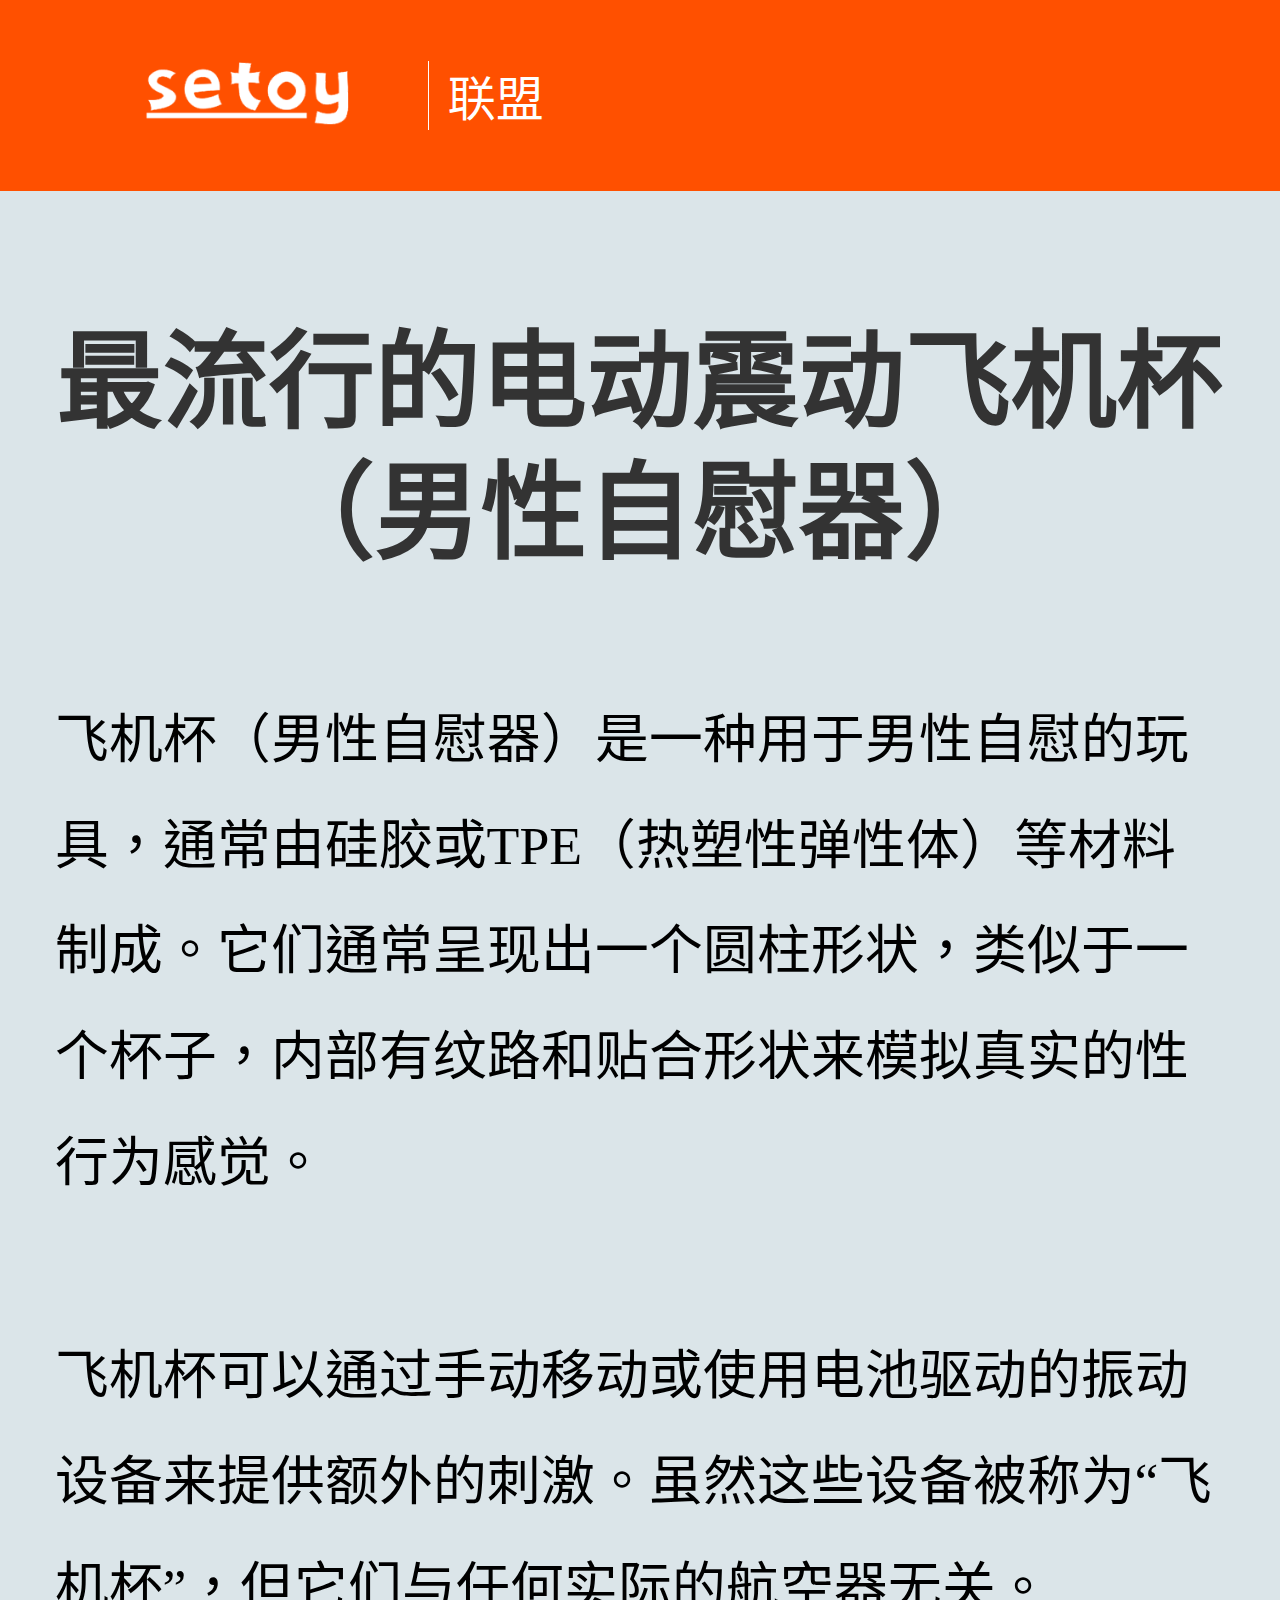
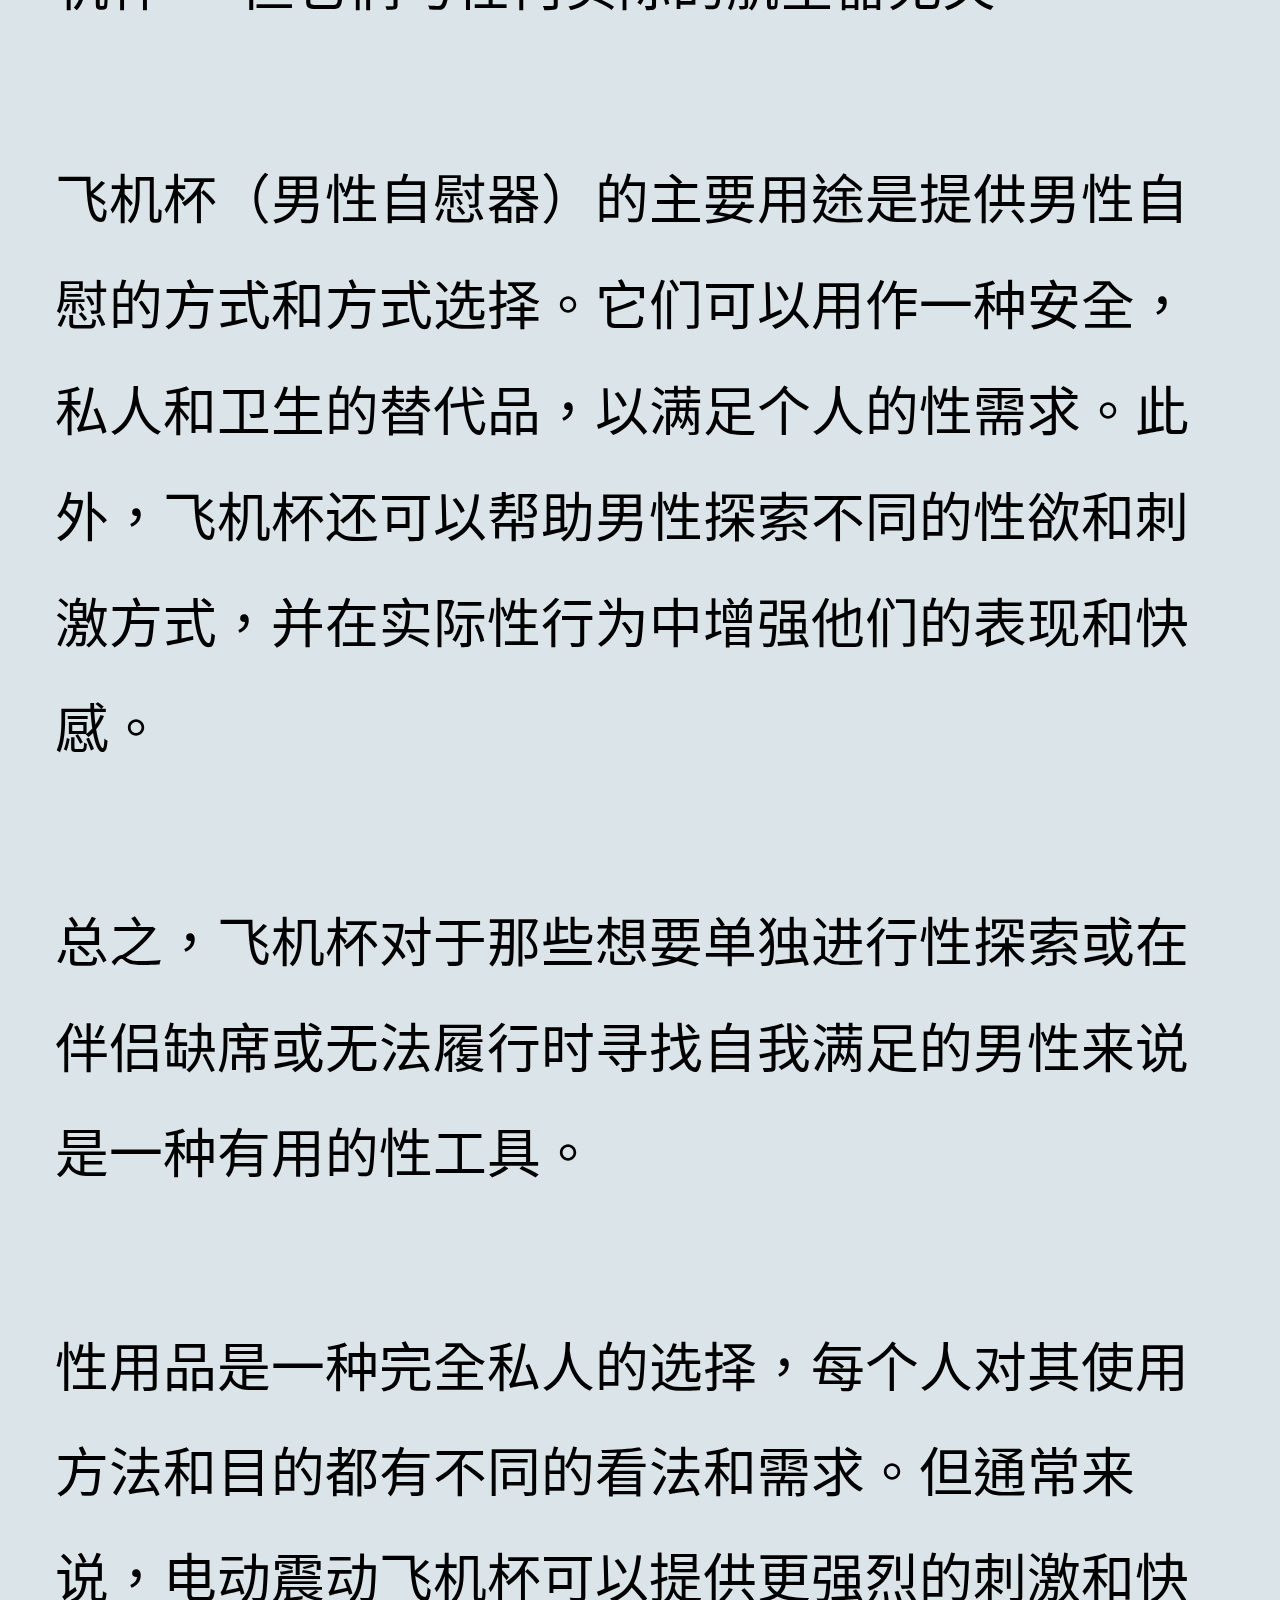
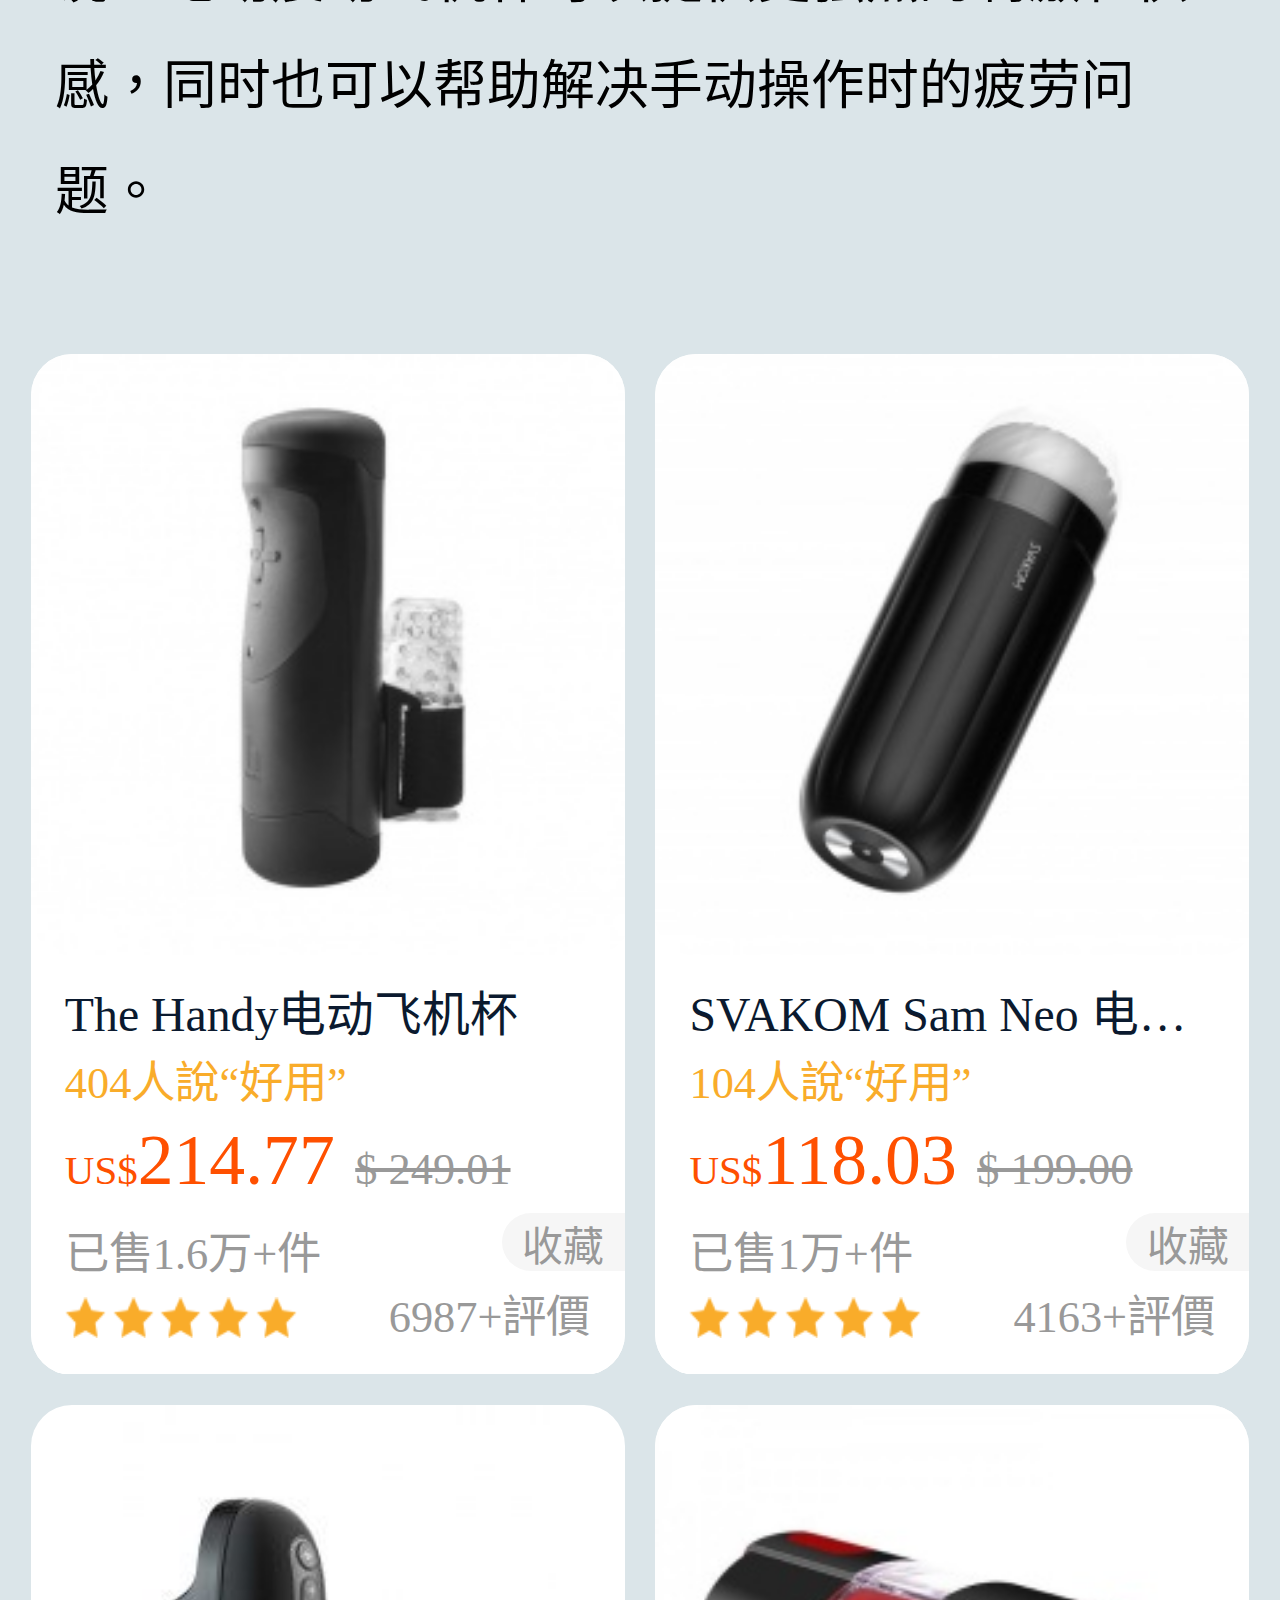
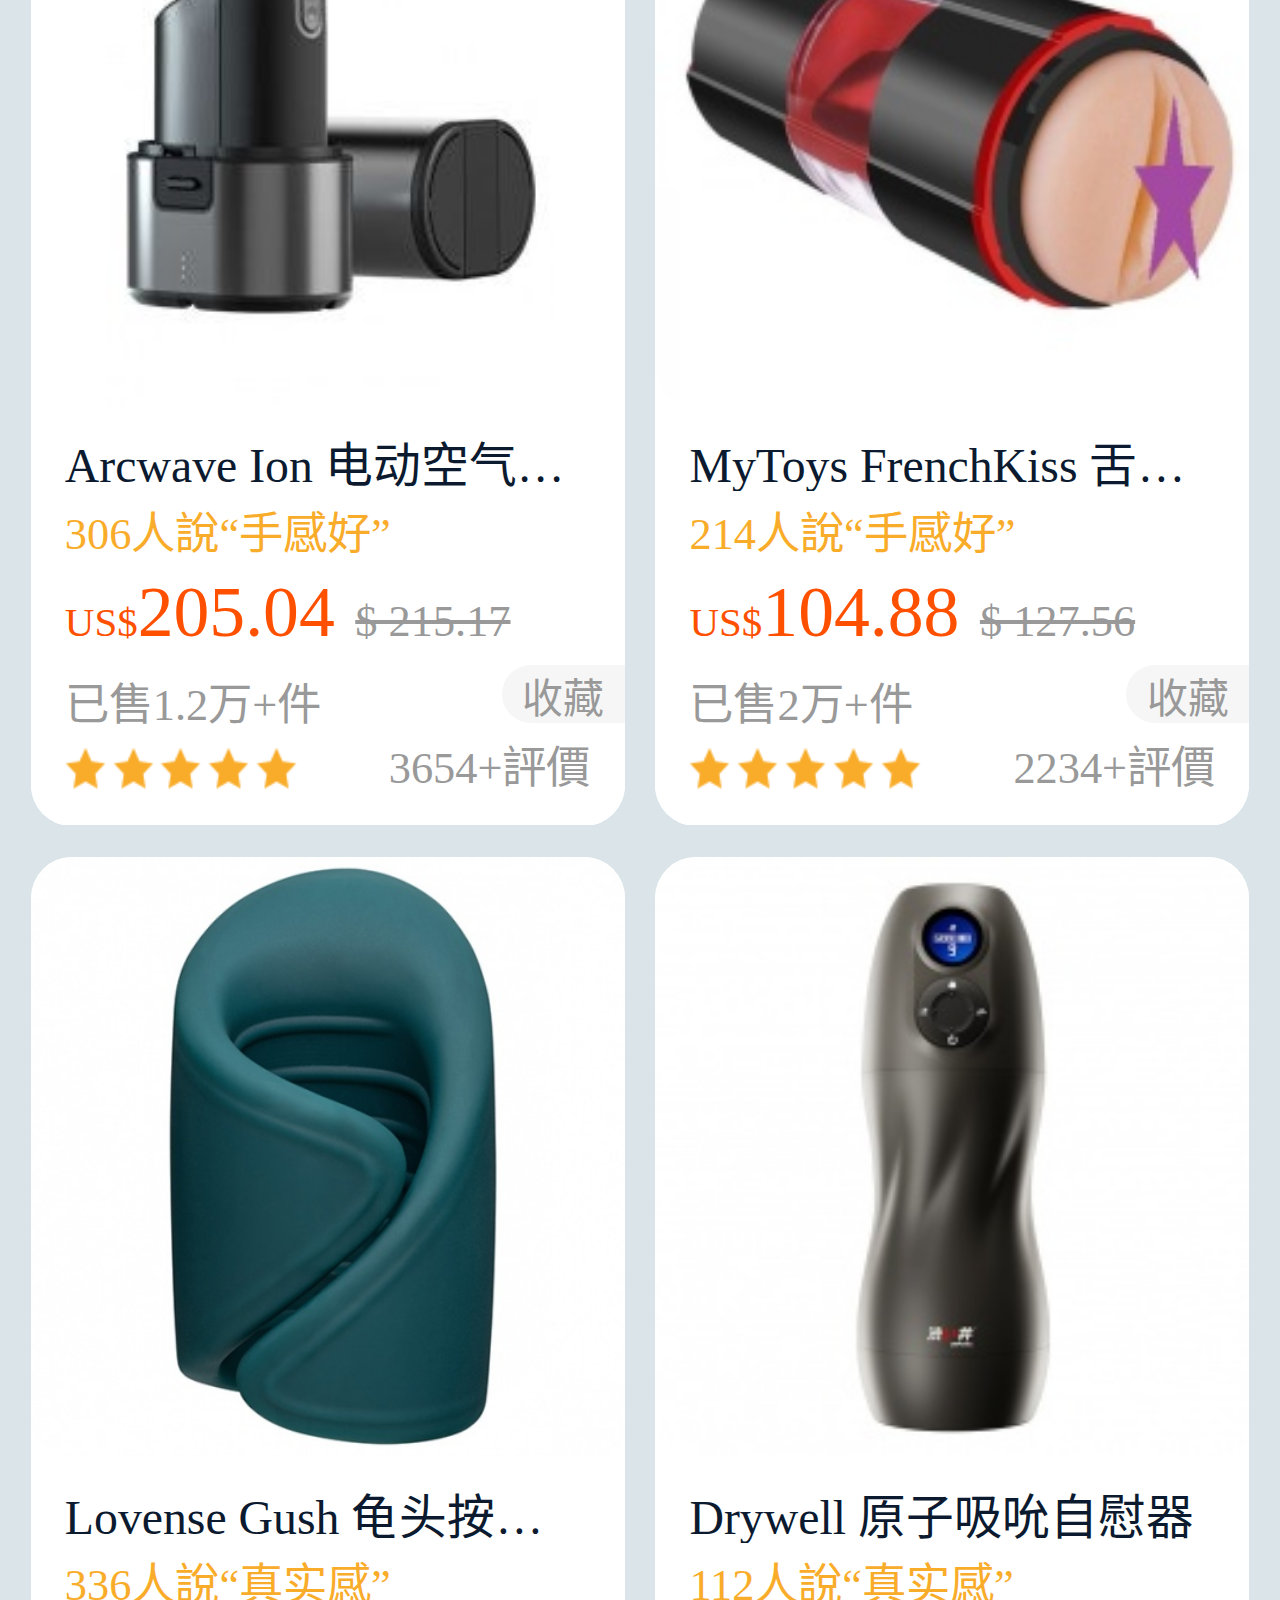
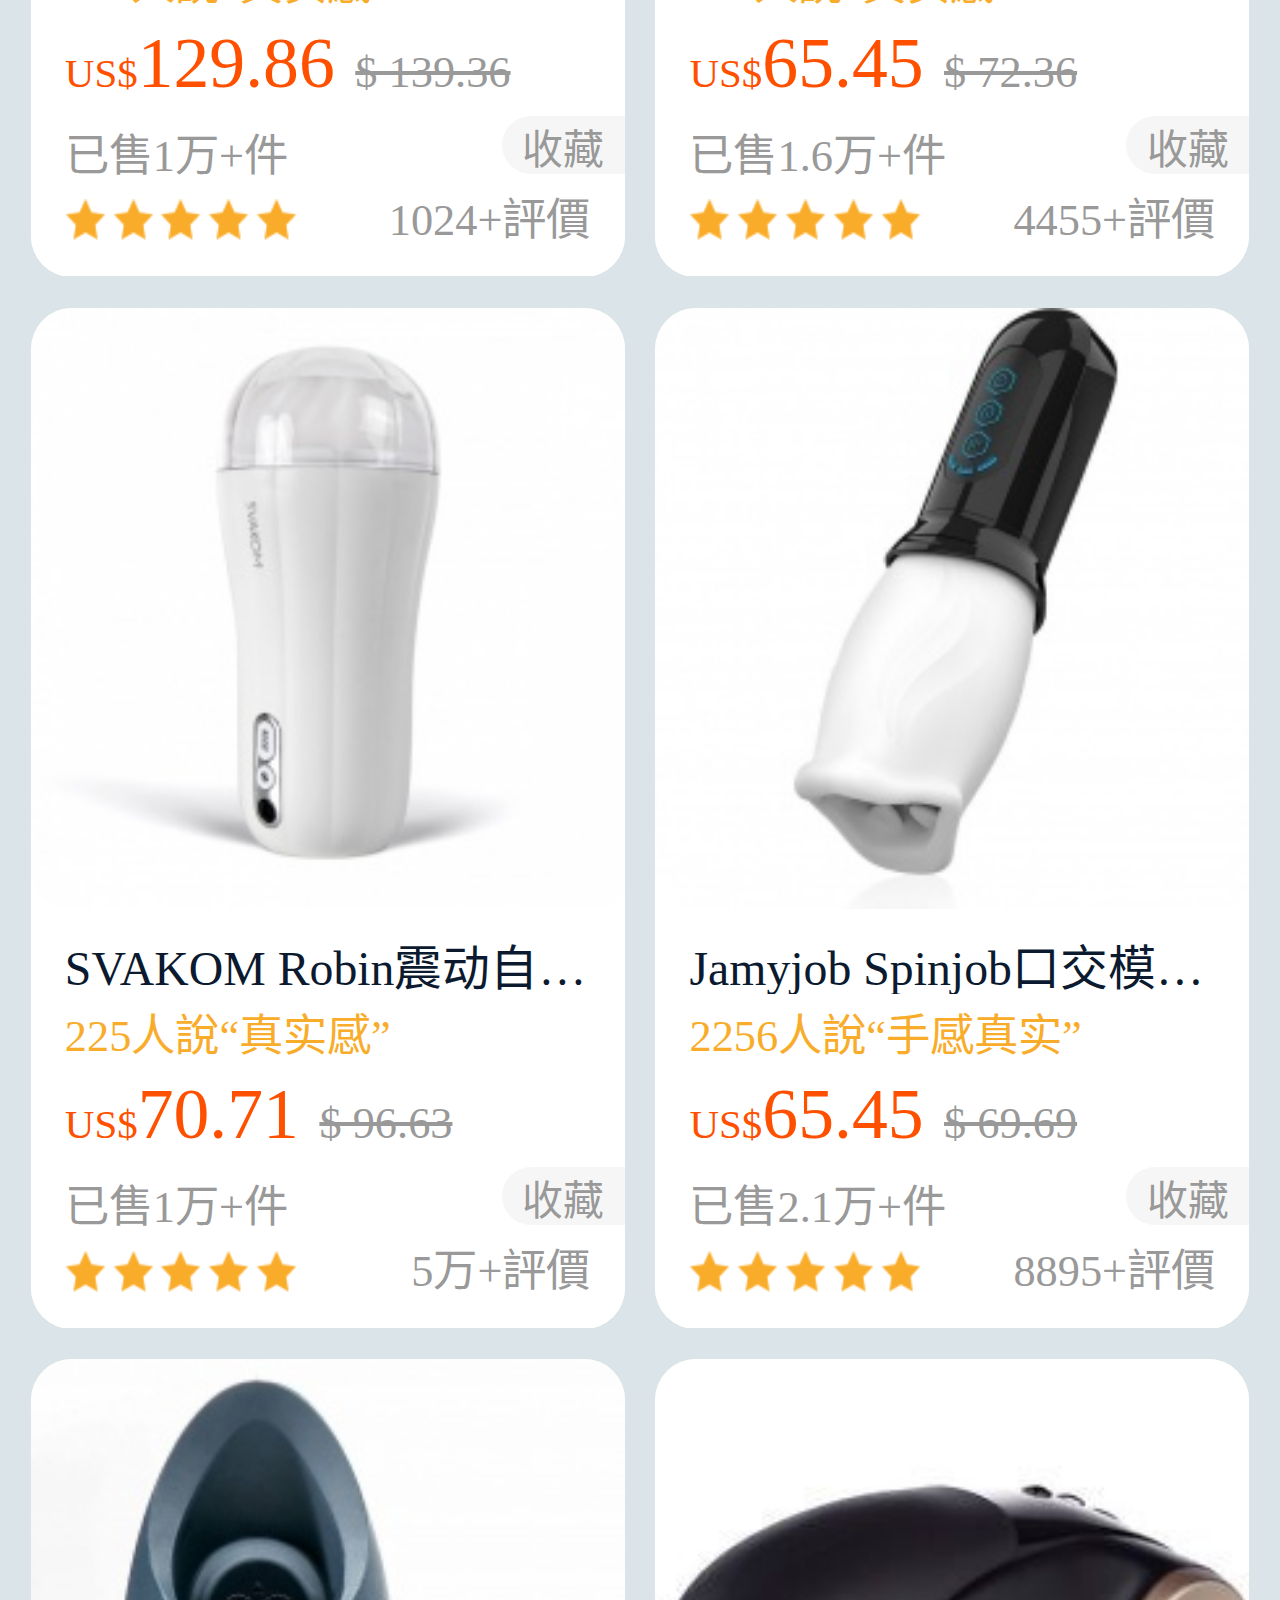
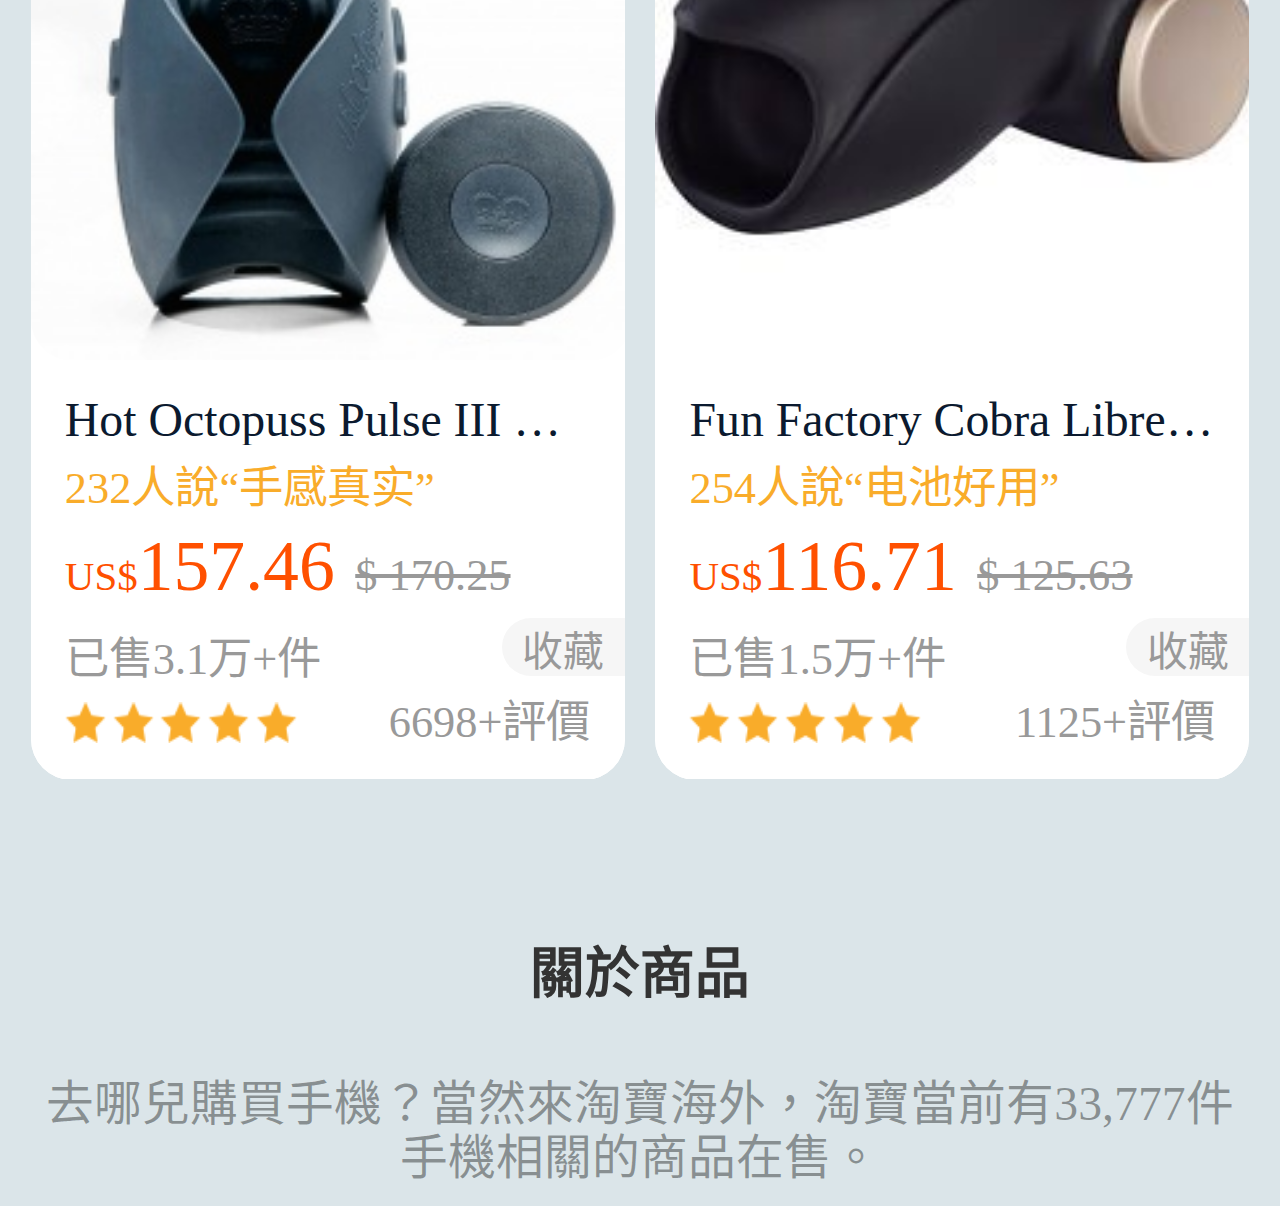
==== commit d78734ef: "2023" ====
--- a/wap/index.html
+++ b/wap/index.html
@@ -42,24 +42,57 @@
             <div data-spm="taglist-content" class="rax-view-v2 grid-container">
                 <!-- _ -->
                 <div class="rax-view-v2 item-container" style="height: 79.7333vw; overflow: hidden;">
-                    <a class="item" href="https://setoy.cc/wap" data-callapp="{&quot;targetUrl&quot;:&quot;https://h5.m.taobao.com/awp/core/detail.htm?id=654578360475&quot;}">
-                        <div class="rax-view-v2 img-contaier"><img alt="【立即搶購】小米/紅米Redmi Note 11 5G 5000mAh大電量智能紅米手機官方小米官方旗艦店千元5G" class="item-img" data-once="true" src="taobao_files_m/O1CN01WBpRKF29zG1dm8oGK_!!0-item_pic.jpg_300x300Q75.jpg_.webp" style="" data-appeared="false" data-has-appeared="true"
-                                data-before-current-y="-13.859375" data-has-disappeared="true"></div>
-                        <div class="rax-view-v2 item-detail">
-                            <div class="rax-view-v2 upper-block">
-                                <div class="rax-view-v2 item-name">【立即搶購】小米/紅米Redmi Note 11 5G 5000mAh大電量智能紅米手機官方小米官方旗艦店千元5G</div>
-                                <div data-spm="ranklist-link" class="rax-view-v2 attrs-box">
-                                    <!-- _ -->
-                                    <div class="rax-view-v2 comment-tag">404人說“电池好用”</div>
-                                    <!-- _ -->
-                                    <!-- _ -->
-                                    <!-- _ -->
-                                </div>
-                            </div>
-                            <div class="rax-view-v2 price-box">
-                                <div class="rax-view-v2 currency">￥</div>
-                                <div class="rax-view-v2 disc-price">1149</div>
-                                <div class="rax-view-v2 raw-price">￥1499.01</div>
+                    <a class="item" href="https://taketoys.hk/sc/catalog/products/the-handy-masturbator20455/?partner=100&over18=1" target="_blank" rel="noopener noreferrer">
+                        <div class="rax-view-v2 img-contaier"><img alt="The Handy电动飞机杯" class="item-img" data-once="true" src="taobao_files_m/e1c1b5ea7b9a200c7778988f9f3bcd05.jpg" style="" data-appeared="false" data-has-appeared="true" data-before-current-y="-13.859375" data-has-disappeared="true"></div>
+                        <div class="rax-view-v2 item-detail">
+                            <div class="rax-view-v2 upper-block">
+                                <div class="rax-view-v2 item-name">The Handy电动飞机杯</div>
+                                <div data-spm="ranklist-link" class="rax-view-v2 attrs-box">
+                                    <!-- _ -->
+                                    <div class="rax-view-v2 comment-tag">404人說“好用”</div>
+                                    <!-- _ -->
+                                    <!-- _ -->
+                                    <!-- _ -->
+                                </div>
+                            </div>
+                            <div class="rax-view-v2 price-box">
+                                <div class="rax-view-v2 currency">US$</div>
+                                <div class="rax-view-v2 disc-price">214.77</div>
+                                <div class="rax-view-v2 raw-price">$ 249.01</div>
+                            </div>
+                            <!-- _ -->
+                            <div class="rax-view-v2 salesFav-container">
+                                <div class="rax-view-v2 sales">已售1.6万+件</div>
+                                <div class="rax-view-v2 fav">收藏</div>
+                            </div>
+                            <div class="rax-view-v2 rate-box">
+                                <div class="rax-view-v2 star-box"><img data-once="true" src="taobao_files_m/O1CN015kXWTy26ZCWsjmEgH_!!6000000007675-2-tps-24-22.png_110x10000.jpg_.webp" style="width:3.2vw;height:3.2vw;"><img data-once="true" src="taobao_files_m/O1CN015kXWTy26ZCWsjmEgH_!!6000000007675-2-tps-24-22.png_110x10000.jpg_.webp"
+                                        style="width:3.2vw;height:3.2vw;"><img data-once="true" src="taobao_files_m/O1CN015kXWTy26ZCWsjmEgH_!!6000000007675-2-tps-24-22.png_110x10000.jpg_.webp" style="width:3.2vw;height:3.2vw;"><img data-once="true" src="taobao_files_m/O1CN015kXWTy26ZCWsjmEgH_!!6000000007675-2-tps-24-22.png_110x10000.jpg_.webp"
+                                        style="width:3.2vw;height:3.2vw;"><img data-once="true" src="taobao_files_m/O1CN015kXWTy26ZCWsjmEgH_!!6000000007675-2-tps-24-22.png_110x10000.jpg_.webp" style="width:3.2vw;height:3.2vw;"></div>
+                                <div class="rax-view-v2 rate-text">6987+評價</div>
+                            </div>
+                        </div>
+                    </a>
+                </div>
+                <!-- _ -->
+                <div class="rax-view-v2 item-container" style="height: 79.7333vw; overflow: hidden;">
+                    <a class="item" href="https://taketoys.hk/sc/catalog/products/svakom-sam-neo-masturbator23590/?partner=100&over18=1" target="_blank" rel="noopener noreferrer">
+                        <div class="rax-view-v2 img-contaier"><img alt="SVAKOM Sam Neo 电动飞机杯" class="item-img" data-once="true" src="taobao_files_m/3dc7d0f369118db77ac78432de404952.jpg" style="" data-appeared="false" data-has-appeared="true" data-before-current-y="-13.859375" data-has-disappeared="true"></div>
+                        <div class="rax-view-v2 item-detail">
+                            <div class="rax-view-v2 upper-block">
+                                <div class="rax-view-v2 item-name">SVAKOM Sam Neo 电动飞机杯</div>
+                                <div data-spm="ranklist-link" class="rax-view-v2 attrs-box">
+                                    <!-- _ -->
+                                    <div class="rax-view-v2 comment-tag">104人說“好用”</div>
+                                    <!-- _ -->
+                                    <!-- _ -->
+                                    <!-- _ -->
+                                </div>
+                            </div>
+                            <div class="rax-view-v2 price-box">
+                                <div class="rax-view-v2 currency">US$</div>
+                                <div class="rax-view-v2 disc-price">118.03</div>
+                                <div class="rax-view-v2 raw-price">$ 199.00</div>
                             </div>
                             <!-- _ -->
                             <div class="rax-view-v2 salesFav-container">
@@ -70,6 +103,176 @@
                                 <div class="rax-view-v2 star-box"><img data-once="true" src="taobao_files_m/O1CN015kXWTy26ZCWsjmEgH_!!6000000007675-2-tps-24-22.png_110x10000.jpg_.webp" style="width:3.2vw;height:3.2vw;"><img data-once="true" src="taobao_files_m/O1CN015kXWTy26ZCWsjmEgH_!!6000000007675-2-tps-24-22.png_110x10000.jpg_.webp"
                                         style="width:3.2vw;height:3.2vw;"><img data-once="true" src="taobao_files_m/O1CN015kXWTy26ZCWsjmEgH_!!6000000007675-2-tps-24-22.png_110x10000.jpg_.webp" style="width:3.2vw;height:3.2vw;"><img data-once="true" src="taobao_files_m/O1CN015kXWTy26ZCWsjmEgH_!!6000000007675-2-tps-24-22.png_110x10000.jpg_.webp"
                                         style="width:3.2vw;height:3.2vw;"><img data-once="true" src="taobao_files_m/O1CN015kXWTy26ZCWsjmEgH_!!6000000007675-2-tps-24-22.png_110x10000.jpg_.webp" style="width:3.2vw;height:3.2vw;"></div>
+                                <div class="rax-view-v2 rate-text">4163+評價</div>
+                            </div>
+                        </div>
+                    </a>
+                </div>
+                <!-- _ -->
+                <div class="rax-view-v2 item-container" style="height: 79.7333vw; overflow: hidden;">
+                    <a class="item" href="https://taketoys.hk/sc/catalog/products/ion-arcwave-pleasure-air-stroker22056/?partner=100&over18=1" target="_blank" rel="noopener noreferrer">
+                        <div class="rax-view-v2 img-contaier"><img alt="Arcwave Ion 电动空气吸啜飞机杯" class="item-img" data-once="true" src="taobao_files_m/2d82b6fb7ee99045771b5d79376a3e35.jpg" style="" data-appeared="false" data-has-appeared="true" data-before-current-y="-13.859375" data-has-disappeared="true"></div>
+                        <div class="rax-view-v2 item-detail">
+                            <div class="rax-view-v2 upper-block">
+                                <div class="rax-view-v2 item-name">Arcwave Ion 电动空气吸啜飞机杯</div>
+                                <div data-spm="ranklist-link" class="rax-view-v2 attrs-box">
+                                    <!-- _ -->
+                                    <div class="rax-view-v2 comment-tag">306人說“手感好”</div>
+                                    <!-- _ -->
+                                    <!-- _ -->
+                                    <!-- _ -->
+                                </div>
+                            </div>
+                            <div class="rax-view-v2 price-box">
+                                <div class="rax-view-v2 currency">US$</div>
+                                <div class="rax-view-v2 disc-price">205.04</div>
+                                <div class="rax-view-v2 raw-price">$ 215.17</div>
+                            </div>
+                            <!-- _ -->
+                            <div class="rax-view-v2 salesFav-container">
+                                <div class="rax-view-v2 sales">已售1.2万+件</div>
+                                <div class="rax-view-v2 fav">收藏</div>
+                            </div>
+                            <div class="rax-view-v2 rate-box">
+                                <div class="rax-view-v2 star-box"><img data-once="true" src="taobao_files_m/O1CN015kXWTy26ZCWsjmEgH_!!6000000007675-2-tps-24-22.png_110x10000.jpg_.webp" style="width:3.2vw;height:3.2vw;"><img data-once="true" src="taobao_files_m/O1CN015kXWTy26ZCWsjmEgH_!!6000000007675-2-tps-24-22.png_110x10000.jpg_.webp"
+                                        style="width:3.2vw;height:3.2vw;"><img data-once="true" src="taobao_files_m/O1CN015kXWTy26ZCWsjmEgH_!!6000000007675-2-tps-24-22.png_110x10000.jpg_.webp" style="width:3.2vw;height:3.2vw;"><img data-once="true" src="taobao_files_m/O1CN015kXWTy26ZCWsjmEgH_!!6000000007675-2-tps-24-22.png_110x10000.jpg_.webp"
+                                        style="width:3.2vw;height:3.2vw;"><img data-once="true" src="taobao_files_m/O1CN015kXWTy26ZCWsjmEgH_!!6000000007675-2-tps-24-22.png_110x10000.jpg_.webp" style="width:3.2vw;height:3.2vw;"></div>
+                                <div class="rax-view-v2 rate-text">3654+評價</div>
+                            </div>
+                        </div>
+                    </a>
+                </div>
+                <!-- _ -->
+                <div class="rax-view-v2 item-container" style="height: 79.7333vw; overflow: hidden;">
+                    <a class="item" href="https://taketoys.hk/sc/catalog/products/mytoys-frenchkiss-masturbator-wtongue-black16865/?partner=100&over18=1" target="_blank" rel="noopener noreferrer">
+                        <div class="rax-view-v2 img-contaier"><img alt="MyToys FrenchKiss 舌头飞机杯" class="item-img" data-once="true" src="taobao_files_m/ivgzlm24hg0suaxfe02niliyb2x9pxuf.jpg" style="" data-appeared="false" data-has-appeared="true" data-before-current-y="-13.859375" data-has-disappeared="true"></div>
+                        <div class="rax-view-v2 item-detail">
+                            <div class="rax-view-v2 upper-block">
+                                <div class="rax-view-v2 item-name">MyToys FrenchKiss 舌头飞机杯</div>
+                                <div data-spm="ranklist-link" class="rax-view-v2 attrs-box">
+                                    <!-- _ -->
+                                    <div class="rax-view-v2 comment-tag">214人說“手感好”</div>
+                                    <!-- _ -->
+                                    <!-- _ -->
+                                    <!-- _ -->
+                                </div>
+                            </div>
+                            <div class="rax-view-v2 price-box">
+                                <div class="rax-view-v2 currency">US$</div>
+                                <div class="rax-view-v2 disc-price">104.88</div>
+                                <div class="rax-view-v2 raw-price">$ 127.56</div>
+                            </div>
+                            <!-- _ -->
+                            <div class="rax-view-v2 salesFav-container">
+                                <div class="rax-view-v2 sales">已售2万+件</div>
+                                <div class="rax-view-v2 fav">收藏</div>
+                            </div>
+                            <div class="rax-view-v2 rate-box">
+                                <div class="rax-view-v2 star-box"><img data-once="true" src="taobao_files_m/O1CN015kXWTy26ZCWsjmEgH_!!6000000007675-2-tps-24-22.png_110x10000.jpg_.webp" style="width:3.2vw;height:3.2vw;"><img data-once="true" src="taobao_files_m/O1CN015kXWTy26ZCWsjmEgH_!!6000000007675-2-tps-24-22.png_110x10000.jpg_.webp"
+                                        style="width:3.2vw;height:3.2vw;"><img data-once="true" src="taobao_files_m/O1CN015kXWTy26ZCWsjmEgH_!!6000000007675-2-tps-24-22.png_110x10000.jpg_.webp" style="width:3.2vw;height:3.2vw;"><img data-once="true" src="taobao_files_m/O1CN015kXWTy26ZCWsjmEgH_!!6000000007675-2-tps-24-22.png_110x10000.jpg_.webp"
+                                        style="width:3.2vw;height:3.2vw;"><img data-once="true" src="taobao_files_m/O1CN015kXWTy26ZCWsjmEgH_!!6000000007675-2-tps-24-22.png_110x10000.jpg_.webp" style="width:3.2vw;height:3.2vw;"></div>
+                                <div class="rax-view-v2 rate-text">2234+評價</div>
+                            </div>
+                        </div>
+                    </a>
+                </div>
+                <!-- _ -->
+                <div class="rax-view-v2 item-container" style="height: 79.7333vw; overflow: hidden;">
+                    <a class="item" href="https://taketoys.hk/sc/catalog/products/lovense-gush-glans-massager26320/?partner=100&over18=1" target="_blank" rel="noopener noreferrer">
+                        <div class="rax-view-v2 img-contaier"><img alt="Lovense Gush 龟头按摩器" class="item-img" data-once="true" src="taobao_files_m/r7rbcnpkt26pwnzzlcsx5gr55qx1zctf.jpg" style="" data-appeared="false" data-has-appeared="true" data-before-current-y="-13.859375" data-has-disappeared="true"></div>
+                        <div class="rax-view-v2 item-detail">
+                            <div class="rax-view-v2 upper-block">
+                                <div class="rax-view-v2 item-name">Lovense Gush 龟头按摩器</div>
+                                <div data-spm="ranklist-link" class="rax-view-v2 attrs-box">
+                                    <!-- _ -->
+                                    <div class="rax-view-v2 comment-tag">336人說“真实感”</div>
+                                    <!-- _ -->
+                                    <!-- _ -->
+                                    <!-- _ -->
+                                </div>
+                            </div>
+                            <div class="rax-view-v2 price-box">
+                                <div class="rax-view-v2 currency">US$</div>
+                                <div class="rax-view-v2 disc-price">129.86</div>
+                                <div class="rax-view-v2 raw-price">$ 139.36</div>
+                            </div>
+                            <!-- _ -->
+                            <div class="rax-view-v2 salesFav-container">
+                                <div class="rax-view-v2 sales">已售1万+件</div>
+                                <div class="rax-view-v2 fav">收藏</div>
+                            </div>
+                            <div class="rax-view-v2 rate-box">
+                                <div class="rax-view-v2 star-box"><img data-once="true" src="taobao_files_m/O1CN015kXWTy26ZCWsjmEgH_!!6000000007675-2-tps-24-22.png_110x10000.jpg_.webp" style="width:3.2vw;height:3.2vw;"><img data-once="true" src="taobao_files_m/O1CN015kXWTy26ZCWsjmEgH_!!6000000007675-2-tps-24-22.png_110x10000.jpg_.webp"
+                                        style="width:3.2vw;height:3.2vw;"><img data-once="true" src="taobao_files_m/O1CN015kXWTy26ZCWsjmEgH_!!6000000007675-2-tps-24-22.png_110x10000.jpg_.webp" style="width:3.2vw;height:3.2vw;"><img data-once="true" src="taobao_files_m/O1CN015kXWTy26ZCWsjmEgH_!!6000000007675-2-tps-24-22.png_110x10000.jpg_.webp"
+                                        style="width:3.2vw;height:3.2vw;"><img data-once="true" src="taobao_files_m/O1CN015kXWTy26ZCWsjmEgH_!!6000000007675-2-tps-24-22.png_110x10000.jpg_.webp" style="width:3.2vw;height:3.2vw;"></div>
+                                <div class="rax-view-v2 rate-text">1024+評價</div>
+                            </div>
+                        </div>
+                    </a>
+                </div>
+                <!-- _ -->
+                <div class="rax-view-v2 item-container" style="height: 79.7333vw; overflow: hidden;">
+                    <a class="item" href="https://taketoys.hk/sc/catalog/products/drywell-atom-sucking-masturbator-black29280/?partner=100&over18=1" target="_blank" rel="noopener noreferrer">
+                        <div class="rax-view-v2 img-contaier"><img alt="Drywell 原子吸吮自慰器" class="item-img" data-once="true" src="taobao_files_m/1bwqfc2lijjp0zyh4q6wreve05w2i4h0.jpg" style="" data-appeared="false" data-has-appeared="true" data-before-current-y="-13.859375" data-has-disappeared="true"></div>
+                        <div class="rax-view-v2 item-detail">
+                            <div class="rax-view-v2 upper-block">
+                                <div class="rax-view-v2 item-name">Drywell 原子吸吮自慰器</div>
+                                <div data-spm="ranklist-link" class="rax-view-v2 attrs-box">
+                                    <!-- _ -->
+                                    <div class="rax-view-v2 comment-tag">112人說“真实感”</div>
+                                    <!-- _ -->
+                                    <!-- _ -->
+                                    <!-- _ -->
+                                </div>
+                            </div>
+                            <div class="rax-view-v2 price-box">
+                                <div class="rax-view-v2 currency">US$</div>
+                                <div class="rax-view-v2 disc-price">65.45</div>
+                                <div class="rax-view-v2 raw-price">$ 72.36</div>
+                            </div>
+                            <!-- _ -->
+                            <div class="rax-view-v2 salesFav-container">
+                                <div class="rax-view-v2 sales">已售1.6万+件</div>
+                                <div class="rax-view-v2 fav">收藏</div>
+                            </div>
+                            <div class="rax-view-v2 rate-box">
+                                <div class="rax-view-v2 star-box"><img data-once="true" src="taobao_files_m/O1CN015kXWTy26ZCWsjmEgH_!!6000000007675-2-tps-24-22.png_110x10000.jpg_.webp" style="width:3.2vw;height:3.2vw;"><img data-once="true" src="taobao_files_m/O1CN015kXWTy26ZCWsjmEgH_!!6000000007675-2-tps-24-22.png_110x10000.jpg_.webp"
+                                        style="width:3.2vw;height:3.2vw;"><img data-once="true" src="taobao_files_m/O1CN015kXWTy26ZCWsjmEgH_!!6000000007675-2-tps-24-22.png_110x10000.jpg_.webp" style="width:3.2vw;height:3.2vw;"><img data-once="true" src="taobao_files_m/O1CN015kXWTy26ZCWsjmEgH_!!6000000007675-2-tps-24-22.png_110x10000.jpg_.webp"
+                                        style="width:3.2vw;height:3.2vw;"><img data-once="true" src="taobao_files_m/O1CN015kXWTy26ZCWsjmEgH_!!6000000007675-2-tps-24-22.png_110x10000.jpg_.webp" style="width:3.2vw;height:3.2vw;"></div>
+                                <div class="rax-view-v2 rate-text">4455+評價</div>
+                            </div>
+                        </div>
+                    </a>
+                </div>
+                <!-- _ -->
+                <div class="rax-view-v2 item-container" style="height: 79.7333vw; overflow: hidden;">
+                    <a class="item" href="https://taketoys.hk/sc/catalog/products/svakom-robin-masturbator-white26332/?partner=100&over18=1" target="_blank" rel="noopener noreferrer">
+                        <div class="rax-view-v2 img-contaier"><img alt="SVAKOM Robin震动自慰器" class="item-img" data-once="true" src="taobao_files_m/e3x0me87mhpu0q6kgfhuubdpkvjj9xeg.jpg" style="" data-appeared="false" data-has-appeared="true" data-before-current-y="-13.859375" data-has-disappeared="true"></div>
+                        <div class="rax-view-v2 item-detail">
+                            <div class="rax-view-v2 upper-block">
+                                <div class="rax-view-v2 item-name">SVAKOM Robin震动自慰器</div>
+                                <div data-spm="ranklist-link" class="rax-view-v2 attrs-box">
+                                    <!-- _ -->
+                                    <div class="rax-view-v2 comment-tag">225人說“真实感”</div>
+                                    <!-- _ -->
+                                    <!-- _ -->
+                                    <!-- _ -->
+                                </div>
+                            </div>
+                            <div class="rax-view-v2 price-box">
+                                <div class="rax-view-v2 currency">US$</div>
+                                <div class="rax-view-v2 disc-price">70.71</div>
+                                <div class="rax-view-v2 raw-price">$ 96.63</div>
+                            </div>
+                            <!-- _ -->
+                            <div class="rax-view-v2 salesFav-container">
+                                <div class="rax-view-v2 sales">已售1万+件</div>
+                                <div class="rax-view-v2 fav">收藏</div>
+                            </div>
+                            <div class="rax-view-v2 rate-box">
+                                <div class="rax-view-v2 star-box"><img data-once="true" src="taobao_files_m/O1CN015kXWTy26ZCWsjmEgH_!!6000000007675-2-tps-24-22.png_110x10000.jpg_.webp" style="width:3.2vw;height:3.2vw;"><img data-once="true" src="taobao_files_m/O1CN015kXWTy26ZCWsjmEgH_!!6000000007675-2-tps-24-22.png_110x10000.jpg_.webp"
+                                        style="width:3.2vw;height:3.2vw;"><img data-once="true" src="taobao_files_m/O1CN015kXWTy26ZCWsjmEgH_!!6000000007675-2-tps-24-22.png_110x10000.jpg_.webp" style="width:3.2vw;height:3.2vw;"><img data-once="true" src="taobao_files_m/O1CN015kXWTy26ZCWsjmEgH_!!6000000007675-2-tps-24-22.png_110x10000.jpg_.webp"
+                                        style="width:3.2vw;height:3.2vw;"><img data-once="true" src="taobao_files_m/O1CN015kXWTy26ZCWsjmEgH_!!6000000007675-2-tps-24-22.png_110x10000.jpg_.webp" style="width:3.2vw;height:3.2vw;"></div>
                                 <div class="rax-view-v2 rate-text">5万+評價</div>
                             </div>
                         </div>
@@ -77,175 +280,104 @@
                 </div>
                 <!-- _ -->
                 <div class="rax-view-v2 item-container" style="height: 79.7333vw; overflow: hidden;">
-                    <a class="item" href="https://world.taobao.com/item/wap/654578360475.htm" data-callapp="{&quot;targetUrl&quot;:&quot;https://h5.m.taobao.com/awp/core/detail.htm?id=654578360475&quot;}">
-                        <div class="rax-view-v2 img-contaier"><img alt="【立即搶購】小米/紅米Redmi Note 11 5G 5000mAh大電量智能紅米手機官方小米官方旗艦店千元5G" class="item-img" data-once="true" src="taobao_files_m/O1CN01WBpRKF29zG1dm8oGK_!!0-item_pic.jpg_300x300Q75.jpg_.webp" style="" data-appeared="false" data-has-appeared="true"
-                                data-before-current-y="-13.859375" data-has-disappeared="true"></div>
-                        <div class="rax-view-v2 item-detail">
-                            <div class="rax-view-v2 upper-block">
-                                <div class="rax-view-v2 item-name">【立即搶購】小米/紅米Redmi Note 11 5G 5000mAh大電量智能紅米手機官方小米官方旗艦店千元5G</div>
-                                <div data-spm="ranklist-link" class="rax-view-v2 attrs-box">
-                                    <!-- _ -->
-                                    <div class="rax-view-v2 comment-tag">404人說“电池好用”</div>
-                                    <!-- _ -->
-                                    <!-- _ -->
-                                    <!-- _ -->
-                                </div>
-                            </div>
-                            <div class="rax-view-v2 price-box">
-                                <div class="rax-view-v2 currency">￥</div>
-                                <div class="rax-view-v2 disc-price">1149</div>
-                                <div class="rax-view-v2 raw-price">￥1499.01</div>
-                            </div>
-                            <!-- _ -->
-                            <div class="rax-view-v2 salesFav-container">
-                                <div class="rax-view-v2 sales">已售1万+件</div>
-                                <div class="rax-view-v2 fav">收藏</div>
-                            </div>
-                            <div class="rax-view-v2 rate-box">
-                                <div class="rax-view-v2 star-box"><img data-once="true" src="taobao_files_m/O1CN015kXWTy26ZCWsjmEgH_!!6000000007675-2-tps-24-22.png_110x10000.jpg_.webp" style="width:3.2vw;height:3.2vw;"><img data-once="true" src="taobao_files_m/O1CN015kXWTy26ZCWsjmEgH_!!6000000007675-2-tps-24-22.png_110x10000.jpg_.webp"
-                                        style="width:3.2vw;height:3.2vw;"><img data-once="true" src="taobao_files_m/O1CN015kXWTy26ZCWsjmEgH_!!6000000007675-2-tps-24-22.png_110x10000.jpg_.webp" style="width:3.2vw;height:3.2vw;"><img data-once="true" src="taobao_files_m/O1CN015kXWTy26ZCWsjmEgH_!!6000000007675-2-tps-24-22.png_110x10000.jpg_.webp"
-                                        style="width:3.2vw;height:3.2vw;"><img data-once="true" src="taobao_files_m/O1CN015kXWTy26ZCWsjmEgH_!!6000000007675-2-tps-24-22.png_110x10000.jpg_.webp" style="width:3.2vw;height:3.2vw;"></div>
-                                <div class="rax-view-v2 rate-text">5万+評價</div>
-                            </div>
-                        </div>
-                    </a>
-                </div>
-                <!-- _ -->
-                <div class="rax-view-v2 item-container" style="height: 79.7333vw; overflow: hidden;">
-                    <a class="item" href="https://world.taobao.com/item/wap/654578360475.htm" data-callapp="{&quot;targetUrl&quot;:&quot;https://h5.m.taobao.com/awp/core/detail.htm?id=654578360475&quot;}">
-                        <div class="rax-view-v2 img-contaier"><img alt="【立即搶購】小米/紅米Redmi Note 11 5G 5000mAh大電量智能紅米手機官方小米官方旗艦店千元5G" class="item-img" data-once="true" src="taobao_files_m/O1CN01WBpRKF29zG1dm8oGK_!!0-item_pic.jpg_300x300Q75.jpg_.webp" style="" data-appeared="false" data-has-appeared="true"
-                                data-before-current-y="-13.859375" data-has-disappeared="true"></div>
-                        <div class="rax-view-v2 item-detail">
-                            <div class="rax-view-v2 upper-block">
-                                <div class="rax-view-v2 item-name">【立即搶購】小米/紅米Redmi Note 11 5G 5000mAh大電量智能紅米手機官方小米官方旗艦店千元5G</div>
-                                <div data-spm="ranklist-link" class="rax-view-v2 attrs-box">
-                                    <!-- _ -->
-                                    <div class="rax-view-v2 comment-tag">404人說“电池好用”</div>
-                                    <!-- _ -->
-                                    <!-- _ -->
-                                    <!-- _ -->
-                                </div>
-                            </div>
-                            <div class="rax-view-v2 price-box">
-                                <div class="rax-view-v2 currency">￥</div>
-                                <div class="rax-view-v2 disc-price">1149</div>
-                                <div class="rax-view-v2 raw-price">￥1499.01</div>
-                            </div>
-                            <!-- _ -->
-                            <div class="rax-view-v2 salesFav-container">
-                                <div class="rax-view-v2 sales">已售1万+件</div>
-                                <div class="rax-view-v2 fav">收藏</div>
-                            </div>
-                            <div class="rax-view-v2 rate-box">
-                                <div class="rax-view-v2 star-box"><img data-once="true" src="taobao_files_m/O1CN015kXWTy26ZCWsjmEgH_!!6000000007675-2-tps-24-22.png_110x10000.jpg_.webp" style="width:3.2vw;height:3.2vw;"><img data-once="true" src="taobao_files_m/O1CN015kXWTy26ZCWsjmEgH_!!6000000007675-2-tps-24-22.png_110x10000.jpg_.webp"
-                                        style="width:3.2vw;height:3.2vw;"><img data-once="true" src="taobao_files_m/O1CN015kXWTy26ZCWsjmEgH_!!6000000007675-2-tps-24-22.png_110x10000.jpg_.webp" style="width:3.2vw;height:3.2vw;"><img data-once="true" src="taobao_files_m/O1CN015kXWTy26ZCWsjmEgH_!!6000000007675-2-tps-24-22.png_110x10000.jpg_.webp"
-                                        style="width:3.2vw;height:3.2vw;"><img data-once="true" src="taobao_files_m/O1CN015kXWTy26ZCWsjmEgH_!!6000000007675-2-tps-24-22.png_110x10000.jpg_.webp" style="width:3.2vw;height:3.2vw;"></div>
-                                <div class="rax-view-v2 rate-text">5万+評價</div>
-                            </div>
-                        </div>
-                    </a>
-                </div>
-                <!-- _ -->
-                <div class="rax-view-v2 item-container" style="height: 79.7333vw; overflow: hidden;">
-                    <a class="item" href="https://world.taobao.com/item/wap/654578360475.htm" data-callapp="{&quot;targetUrl&quot;:&quot;https://h5.m.taobao.com/awp/core/detail.htm?id=654578360475&quot;}">
-                        <div class="rax-view-v2 img-contaier"><img alt="【立即搶購】小米/紅米Redmi Note 11 5G 5000mAh大電量智能紅米手機官方小米官方旗艦店千元5G" class="item-img" data-once="true" src="taobao_files_m/O1CN01WBpRKF29zG1dm8oGK_!!0-item_pic.jpg_300x300Q75.jpg_.webp" style="" data-appeared="false" data-has-appeared="true"
-                                data-before-current-y="-13.859375" data-has-disappeared="true"></div>
-                        <div class="rax-view-v2 item-detail">
-                            <div class="rax-view-v2 upper-block">
-                                <div class="rax-view-v2 item-name">【立即搶購】小米/紅米Redmi Note 11 5G 5000mAh大電量智能紅米手機官方小米官方旗艦店千元5G</div>
-                                <div data-spm="ranklist-link" class="rax-view-v2 attrs-box">
-                                    <!-- _ -->
-                                    <div class="rax-view-v2 comment-tag">404人說“电池好用”</div>
-                                    <!-- _ -->
-                                    <!-- _ -->
-                                    <!-- _ -->
-                                </div>
-                            </div>
-                            <div class="rax-view-v2 price-box">
-                                <div class="rax-view-v2 currency">￥</div>
-                                <div class="rax-view-v2 disc-price">1149</div>
-                                <div class="rax-view-v2 raw-price">￥1499.01</div>
-                            </div>
-                            <!-- _ -->
-                            <div class="rax-view-v2 salesFav-container">
-                                <div class="rax-view-v2 sales">已售1万+件</div>
-                                <div class="rax-view-v2 fav">收藏</div>
-                            </div>
-                            <div class="rax-view-v2 rate-box">
-                                <div class="rax-view-v2 star-box"><img data-once="true" src="taobao_files_m/O1CN015kXWTy26ZCWsjmEgH_!!6000000007675-2-tps-24-22.png_110x10000.jpg_.webp" style="width:3.2vw;height:3.2vw;"><img data-once="true" src="taobao_files_m/O1CN015kXWTy26ZCWsjmEgH_!!6000000007675-2-tps-24-22.png_110x10000.jpg_.webp"
-                                        style="width:3.2vw;height:3.2vw;"><img data-once="true" src="taobao_files_m/O1CN015kXWTy26ZCWsjmEgH_!!6000000007675-2-tps-24-22.png_110x10000.jpg_.webp" style="width:3.2vw;height:3.2vw;"><img data-once="true" src="taobao_files_m/O1CN015kXWTy26ZCWsjmEgH_!!6000000007675-2-tps-24-22.png_110x10000.jpg_.webp"
-                                        style="width:3.2vw;height:3.2vw;"><img data-once="true" src="taobao_files_m/O1CN015kXWTy26ZCWsjmEgH_!!6000000007675-2-tps-24-22.png_110x10000.jpg_.webp" style="width:3.2vw;height:3.2vw;"></div>
-                                <div class="rax-view-v2 rate-text">5万+評價</div>
-                            </div>
-                        </div>
-                    </a>
-                </div>
-                <!-- _ -->
-                <div class="rax-view-v2 item-container" style="height: 79.7333vw; overflow: hidden;">
-                    <a class="item" href="https://world.taobao.com/item/wap/654578360475.htm" data-callapp="{&quot;targetUrl&quot;:&quot;https://h5.m.taobao.com/awp/core/detail.htm?id=654578360475&quot;}">
-                        <div class="rax-view-v2 img-contaier"><img alt="【立即搶購】小米/紅米Redmi Note 11 5G 5000mAh大電量智能紅米手機官方小米官方旗艦店千元5G" class="item-img" data-once="true" src="taobao_files_m/O1CN01WBpRKF29zG1dm8oGK_!!0-item_pic.jpg_300x300Q75.jpg_.webp" style="" data-appeared="false" data-has-appeared="true"
-                                data-before-current-y="-13.859375" data-has-disappeared="true"></div>
-                        <div class="rax-view-v2 item-detail">
-                            <div class="rax-view-v2 upper-block">
-                                <div class="rax-view-v2 item-name">【立即搶購】小米/紅米Redmi Note 11 5G 5000mAh大電量智能紅米手機官方小米官方旗艦店千元5G</div>
-                                <div data-spm="ranklist-link" class="rax-view-v2 attrs-box">
-                                    <!-- _ -->
-                                    <div class="rax-view-v2 comment-tag">404人說“电池好用”</div>
-                                    <!-- _ -->
-                                    <!-- _ -->
-                                    <!-- _ -->
-                                </div>
-                            </div>
-                            <div class="rax-view-v2 price-box">
-                                <div class="rax-view-v2 currency">￥</div>
-                                <div class="rax-view-v2 disc-price">1149</div>
-                                <div class="rax-view-v2 raw-price">￥1499.01</div>
-                            </div>
-                            <!-- _ -->
-                            <div class="rax-view-v2 salesFav-container">
-                                <div class="rax-view-v2 sales">已售1万+件</div>
-                                <div class="rax-view-v2 fav">收藏</div>
-                            </div>
-                            <div class="rax-view-v2 rate-box">
-                                <div class="rax-view-v2 star-box"><img data-once="true" src="taobao_files_m/O1CN015kXWTy26ZCWsjmEgH_!!6000000007675-2-tps-24-22.png_110x10000.jpg_.webp" style="width:3.2vw;height:3.2vw;"><img data-once="true" src="taobao_files_m/O1CN015kXWTy26ZCWsjmEgH_!!6000000007675-2-tps-24-22.png_110x10000.jpg_.webp"
-                                        style="width:3.2vw;height:3.2vw;"><img data-once="true" src="taobao_files_m/O1CN015kXWTy26ZCWsjmEgH_!!6000000007675-2-tps-24-22.png_110x10000.jpg_.webp" style="width:3.2vw;height:3.2vw;"><img data-once="true" src="taobao_files_m/O1CN015kXWTy26ZCWsjmEgH_!!6000000007675-2-tps-24-22.png_110x10000.jpg_.webp"
-                                        style="width:3.2vw;height:3.2vw;"><img data-once="true" src="taobao_files_m/O1CN015kXWTy26ZCWsjmEgH_!!6000000007675-2-tps-24-22.png_110x10000.jpg_.webp" style="width:3.2vw;height:3.2vw;"></div>
-                                <div class="rax-view-v2 rate-text">5万+評價</div>
-                            </div>
-                        </div>
-                    </a>
-                </div>
-                <!-- _ -->
-                <div class="rax-view-v2 item-container" style="height: 79.7333vw; overflow: hidden;">
-                    <a class="item" href="https://world.taobao.com/item/wap/654578360475.htm" data-callapp="{&quot;targetUrl&quot;:&quot;https://h5.m.taobao.com/awp/core/detail.htm?id=654578360475&quot;}">
-                        <div class="rax-view-v2 img-contaier"><img alt="【立即搶購】小米/紅米Redmi Note 11 5G 5000mAh大電量智能紅米手機官方小米官方旗艦店千元5G" class="item-img" data-once="true" src="taobao_files_m/O1CN01WBpRKF29zG1dm8oGK_!!0-item_pic.jpg_300x300Q75.jpg_.webp" style="" data-appeared="false" data-has-appeared="true"
-                                data-before-current-y="-13.859375" data-has-disappeared="true"></div>
-                        <div class="rax-view-v2 item-detail">
-                            <div class="rax-view-v2 upper-block">
-                                <div class="rax-view-v2 item-name">【立即搶購】小米/紅米Redmi Note 11 5G 5000mAh大電量智能紅米手機官方小米官方旗艦店千元5G</div>
-                                <div data-spm="ranklist-link" class="rax-view-v2 attrs-box">
-                                    <!-- _ -->
-                                    <div class="rax-view-v2 comment-tag">404人說“电池好用”</div>
-                                    <!-- _ -->
-                                    <!-- _ -->
-                                    <!-- _ -->
-                                </div>
-                            </div>
-                            <div class="rax-view-v2 price-box">
-                                <div class="rax-view-v2 currency">￥</div>
-                                <div class="rax-view-v2 disc-price">1149</div>
-                                <div class="rax-view-v2 raw-price">￥1499.01</div>
-                            </div>
-                            <!-- _ -->
-                            <div class="rax-view-v2 salesFav-container">
-                                <div class="rax-view-v2 sales">已售1万+件</div>
-                                <div class="rax-view-v2 fav">收藏</div>
-                            </div>
-                            <div class="rax-view-v2 rate-box">
-                                <div class="rax-view-v2 star-box"><img data-once="true" src="taobao_files_m/O1CN015kXWTy26ZCWsjmEgH_!!6000000007675-2-tps-24-22.png_110x10000.jpg_.webp" style="width:3.2vw;height:3.2vw;"><img data-once="true" src="taobao_files_m/O1CN015kXWTy26ZCWsjmEgH_!!6000000007675-2-tps-24-22.png_110x10000.jpg_.webp"
-                                        style="width:3.2vw;height:3.2vw;"><img data-once="true" src="taobao_files_m/O1CN015kXWTy26ZCWsjmEgH_!!6000000007675-2-tps-24-22.png_110x10000.jpg_.webp" style="width:3.2vw;height:3.2vw;"><img data-once="true" src="taobao_files_m/O1CN015kXWTy26ZCWsjmEgH_!!6000000007675-2-tps-24-22.png_110x10000.jpg_.webp"
-                                        style="width:3.2vw;height:3.2vw;"><img data-once="true" src="taobao_files_m/O1CN015kXWTy26ZCWsjmEgH_!!6000000007675-2-tps-24-22.png_110x10000.jpg_.webp" style="width:3.2vw;height:3.2vw;"></div>
-                                <div class="rax-view-v2 rate-text">5万+評價</div>
+                    <a class="item" href="https://taketoys.hk/sc/catalog/products/jamyjob-spinjob-oral-sex-stimulator-black22366/?partner=100&over18=1" target="_blank" rel="noopener noreferrer">
+                        <div class="rax-view-v2 img-contaier"><img alt="Jamyjob Spinjob口交模拟器" class="item-img" data-once="true" src="taobao_files_m/dd27e1fb61dea75ff74fa57847463918.jpg" style="" data-appeared="false" data-has-appeared="true" data-before-current-y="-13.859375" data-has-disappeared="true"></div>
+                        <div class="rax-view-v2 item-detail">
+                            <div class="rax-view-v2 upper-block">
+                                <div class="rax-view-v2 item-name">Jamyjob Spinjob口交模拟器</div>
+                                <div data-spm="ranklist-link" class="rax-view-v2 attrs-box">
+                                    <!-- _ -->
+                                    <div class="rax-view-v2 comment-tag">2256人說“手感真实”</div>
+                                    <!-- _ -->
+                                    <!-- _ -->
+                                    <!-- _ -->
+                                </div>
+                            </div>
+                            <div class="rax-view-v2 price-box">
+                                <div class="rax-view-v2 currency">US$</div>
+                                <div class="rax-view-v2 disc-price">65.45</div>
+                                <div class="rax-view-v2 raw-price">$ 69.69</div>
+                            </div>
+                            <!-- _ -->
+                            <div class="rax-view-v2 salesFav-container">
+                                <div class="rax-view-v2 sales">已售2.1万+件</div>
+                                <div class="rax-view-v2 fav">收藏</div>
+                            </div>
+                            <div class="rax-view-v2 rate-box">
+                                <div class="rax-view-v2 star-box"><img data-once="true" src="taobao_files_m/O1CN015kXWTy26ZCWsjmEgH_!!6000000007675-2-tps-24-22.png_110x10000.jpg_.webp" style="width:3.2vw;height:3.2vw;"><img data-once="true" src="taobao_files_m/O1CN015kXWTy26ZCWsjmEgH_!!6000000007675-2-tps-24-22.png_110x10000.jpg_.webp"
+                                        style="width:3.2vw;height:3.2vw;"><img data-once="true" src="taobao_files_m/O1CN015kXWTy26ZCWsjmEgH_!!6000000007675-2-tps-24-22.png_110x10000.jpg_.webp" style="width:3.2vw;height:3.2vw;"><img data-once="true" src="taobao_files_m/O1CN015kXWTy26ZCWsjmEgH_!!6000000007675-2-tps-24-22.png_110x10000.jpg_.webp"
+                                        style="width:3.2vw;height:3.2vw;"><img data-once="true" src="taobao_files_m/O1CN015kXWTy26ZCWsjmEgH_!!6000000007675-2-tps-24-22.png_110x10000.jpg_.webp" style="width:3.2vw;height:3.2vw;"></div>
+                                <div class="rax-view-v2 rate-text">8895+評價</div>
+                            </div>
+                        </div>
+                    </a>
+                </div>
+                <!-- _ -->
+                <div class="rax-view-v2 item-container" style="height: 79.7333vw; overflow: hidden;">
+                    <a class="item" href="https://taketoys.hk/sc/catalog/products/hot-octopuss-pulse-duo-guybrator-for-couples-blue19080/?partner=100&over18=1" target="_blank" rel="noopener noreferrer">
+                        <div class="rax-view-v2 img-contaier"><img alt="Hot Octopuss Pulse III 强力震动单人/双人自慰器" class="item-img" data-once="true" src="taobao_files_m/08041970bd195313704753e97b61b792.jpg" style="" data-appeared="false" data-has-appeared="true" data-before-current-y="-13.859375"
+                                data-has-disappeared="true"></div>
+                        <div class="rax-view-v2 item-detail">
+                            <div class="rax-view-v2 upper-block">
+                                <div class="rax-view-v2 item-name">Hot Octopuss Pulse III 强力震动单人/双人自慰器</div>
+                                <div data-spm="ranklist-link" class="rax-view-v2 attrs-box">
+                                    <!-- _ -->
+                                    <div class="rax-view-v2 comment-tag">232人說“手感真实”</div>
+                                    <!-- _ -->
+                                    <!-- _ -->
+                                    <!-- _ -->
+                                </div>
+                            </div>
+                            <div class="rax-view-v2 price-box">
+                                <div class="rax-view-v2 currency">US$</div>
+                                <div class="rax-view-v2 disc-price">157.46</div>
+                                <div class="rax-view-v2 raw-price">$ 170.25</div>
+                            </div>
+                            <!-- _ -->
+                            <div class="rax-view-v2 salesFav-container">
+                                <div class="rax-view-v2 sales">已售3.1万+件</div>
+                                <div class="rax-view-v2 fav">收藏</div>
+                            </div>
+                            <div class="rax-view-v2 rate-box">
+                                <div class="rax-view-v2 star-box"><img data-once="true" src="taobao_files_m/O1CN015kXWTy26ZCWsjmEgH_!!6000000007675-2-tps-24-22.png_110x10000.jpg_.webp" style="width:3.2vw;height:3.2vw;"><img data-once="true" src="taobao_files_m/O1CN015kXWTy26ZCWsjmEgH_!!6000000007675-2-tps-24-22.png_110x10000.jpg_.webp"
+                                        style="width:3.2vw;height:3.2vw;"><img data-once="true" src="taobao_files_m/O1CN015kXWTy26ZCWsjmEgH_!!6000000007675-2-tps-24-22.png_110x10000.jpg_.webp" style="width:3.2vw;height:3.2vw;"><img data-once="true" src="taobao_files_m/O1CN015kXWTy26ZCWsjmEgH_!!6000000007675-2-tps-24-22.png_110x10000.jpg_.webp"
+                                        style="width:3.2vw;height:3.2vw;"><img data-once="true" src="taobao_files_m/O1CN015kXWTy26ZCWsjmEgH_!!6000000007675-2-tps-24-22.png_110x10000.jpg_.webp" style="width:3.2vw;height:3.2vw;"></div>
+                                <div class="rax-view-v2 rate-text">6698+評價</div>
+                            </div>
+                        </div>
+                    </a>
+                </div>
+                <!-- _ -->
+                <div class="rax-view-v2 item-container" style="height: 79.7333vw; overflow: hidden;">
+                    <a class="item" href="https://taketoys.hk/sc/catalog/products/fun-factory-cobra-libre-ii-black8598/?partner=100&over18=1" target="_blank" rel="noopener noreferrer">
+                        <div class="rax-view-v2 img-contaier"><img alt="Fun Factory Cobra Libre II 阴茎按摩器" class="item-img" data-once="true" src="taobao_files_m/18e636907f58c673fe5bb4226f93f030.jpg" style="" data-appeared="false" data-has-appeared="true" data-before-current-y="-13.859375"
+                                data-has-disappeared="true"></div>
+                        <div class="rax-view-v2 item-detail">
+                            <div class="rax-view-v2 upper-block">
+                                <div class="rax-view-v2 item-name">Fun Factory Cobra Libre II 阴茎按摩器</div>
+                                <div data-spm="ranklist-link" class="rax-view-v2 attrs-box">
+                                    <!-- _ -->
+                                    <div class="rax-view-v2 comment-tag">254人說“电池好用”</div>
+                                    <!-- _ -->
+                                    <!-- _ -->
+                                    <!-- _ -->
+                                </div>
+                            </div>
+                            <div class="rax-view-v2 price-box">
+                                <div class="rax-view-v2 currency">US$</div>
+                                <div class="rax-view-v2 disc-price">116.71</div>
+                                <div class="rax-view-v2 raw-price">$ 125.63</div>
+                            </div>
+                            <!-- _ -->
+                            <div class="rax-view-v2 salesFav-container">
+                                <div class="rax-view-v2 sales">已售1.5万+件</div>
+                                <div class="rax-view-v2 fav">收藏</div>
+                            </div>
+                            <div class="rax-view-v2 rate-box">
+                                <div class="rax-view-v2 star-box"><img data-once="true" src="taobao_files_m/O1CN015kXWTy26ZCWsjmEgH_!!6000000007675-2-tps-24-22.png_110x10000.jpg_.webp" style="width:3.2vw;height:3.2vw;"><img data-once="true" src="taobao_files_m/O1CN015kXWTy26ZCWsjmEgH_!!6000000007675-2-tps-24-22.png_110x10000.jpg_.webp"
+                                        style="width:3.2vw;height:3.2vw;"><img data-once="true" src="taobao_files_m/O1CN015kXWTy26ZCWsjmEgH_!!6000000007675-2-tps-24-22.png_110x10000.jpg_.webp" style="width:3.2vw;height:3.2vw;"><img data-once="true" src="taobao_files_m/O1CN015kXWTy26ZCWsjmEgH_!!6000000007675-2-tps-24-22.png_110x10000.jpg_.webp"
+                                        style="width:3.2vw;height:3.2vw;"><img data-once="true" src="taobao_files_m/O1CN015kXWTy26ZCWsjmEgH_!!6000000007675-2-tps-24-22.png_110x10000.jpg_.webp" style="width:3.2vw;height:3.2vw;"></div>
+                                <div class="rax-view-v2 rate-text">1125+評價</div>
                             </div>
                         </div>
                     </a>
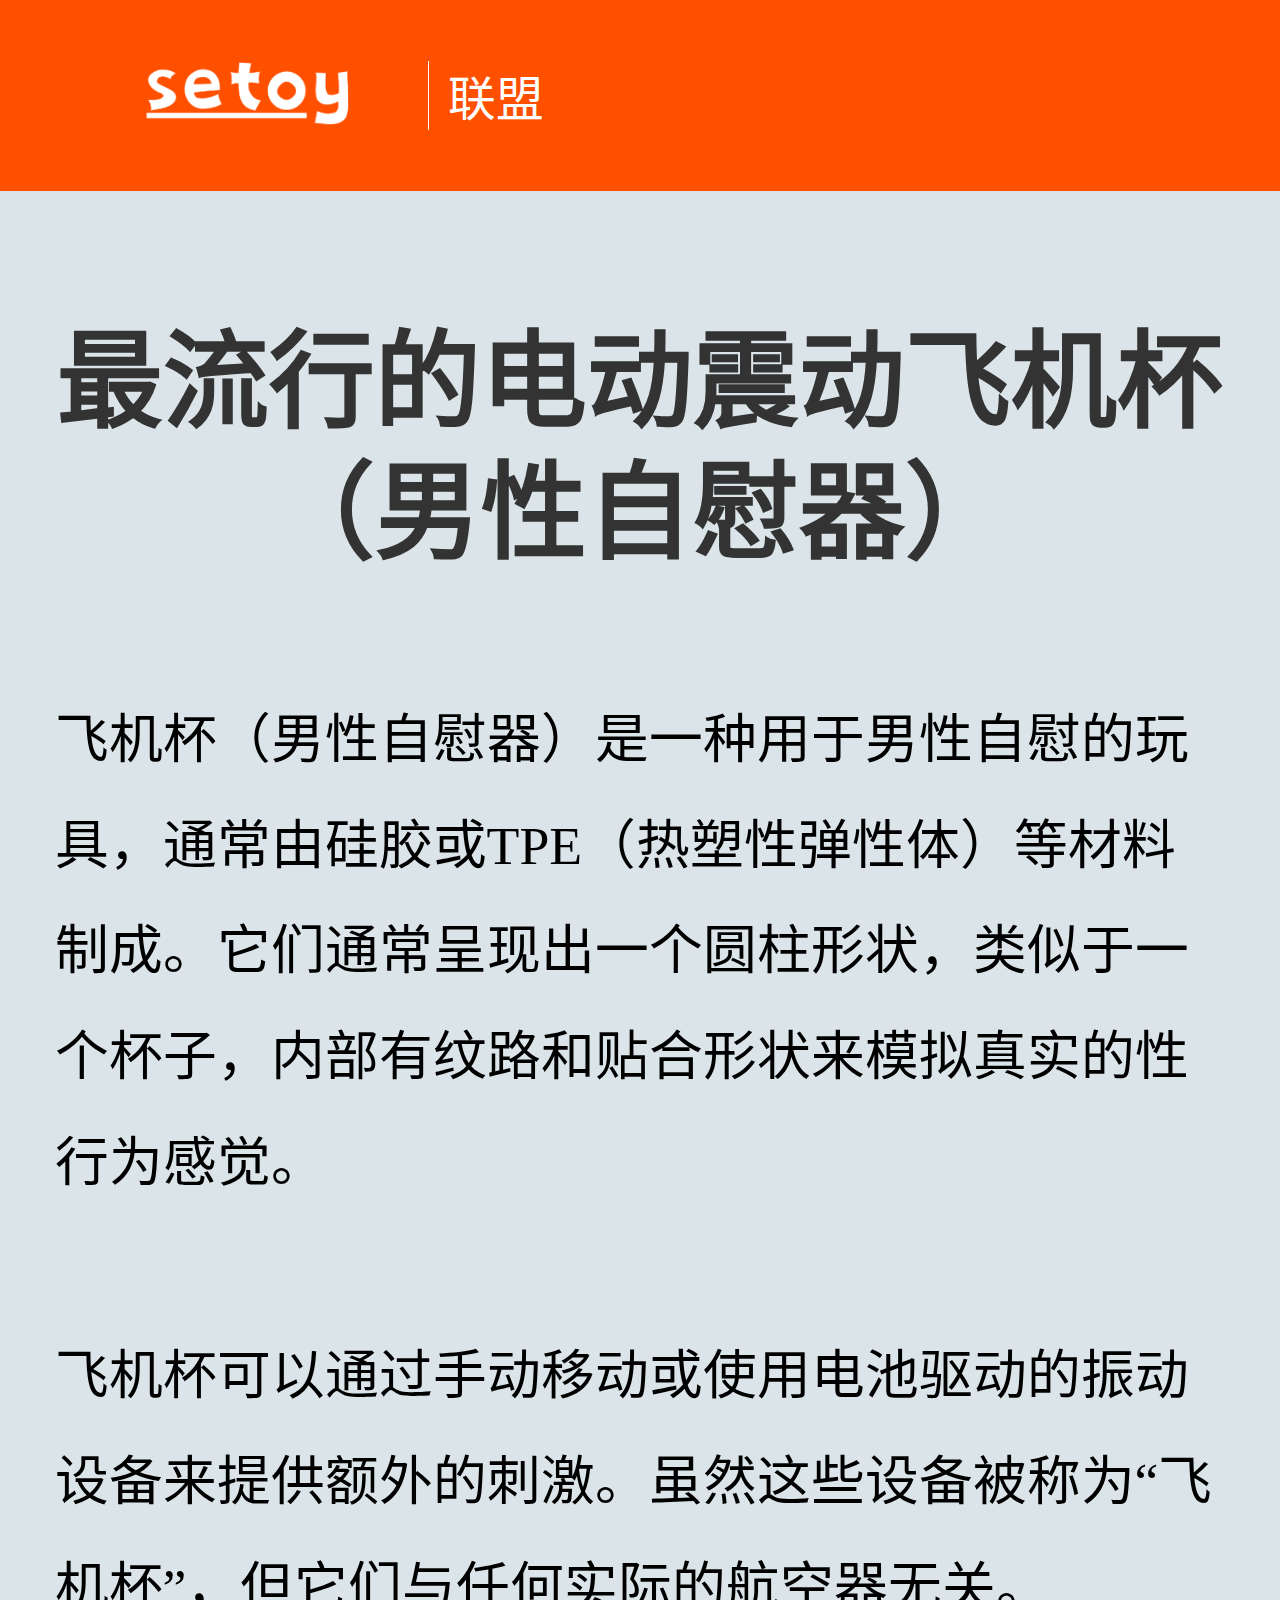
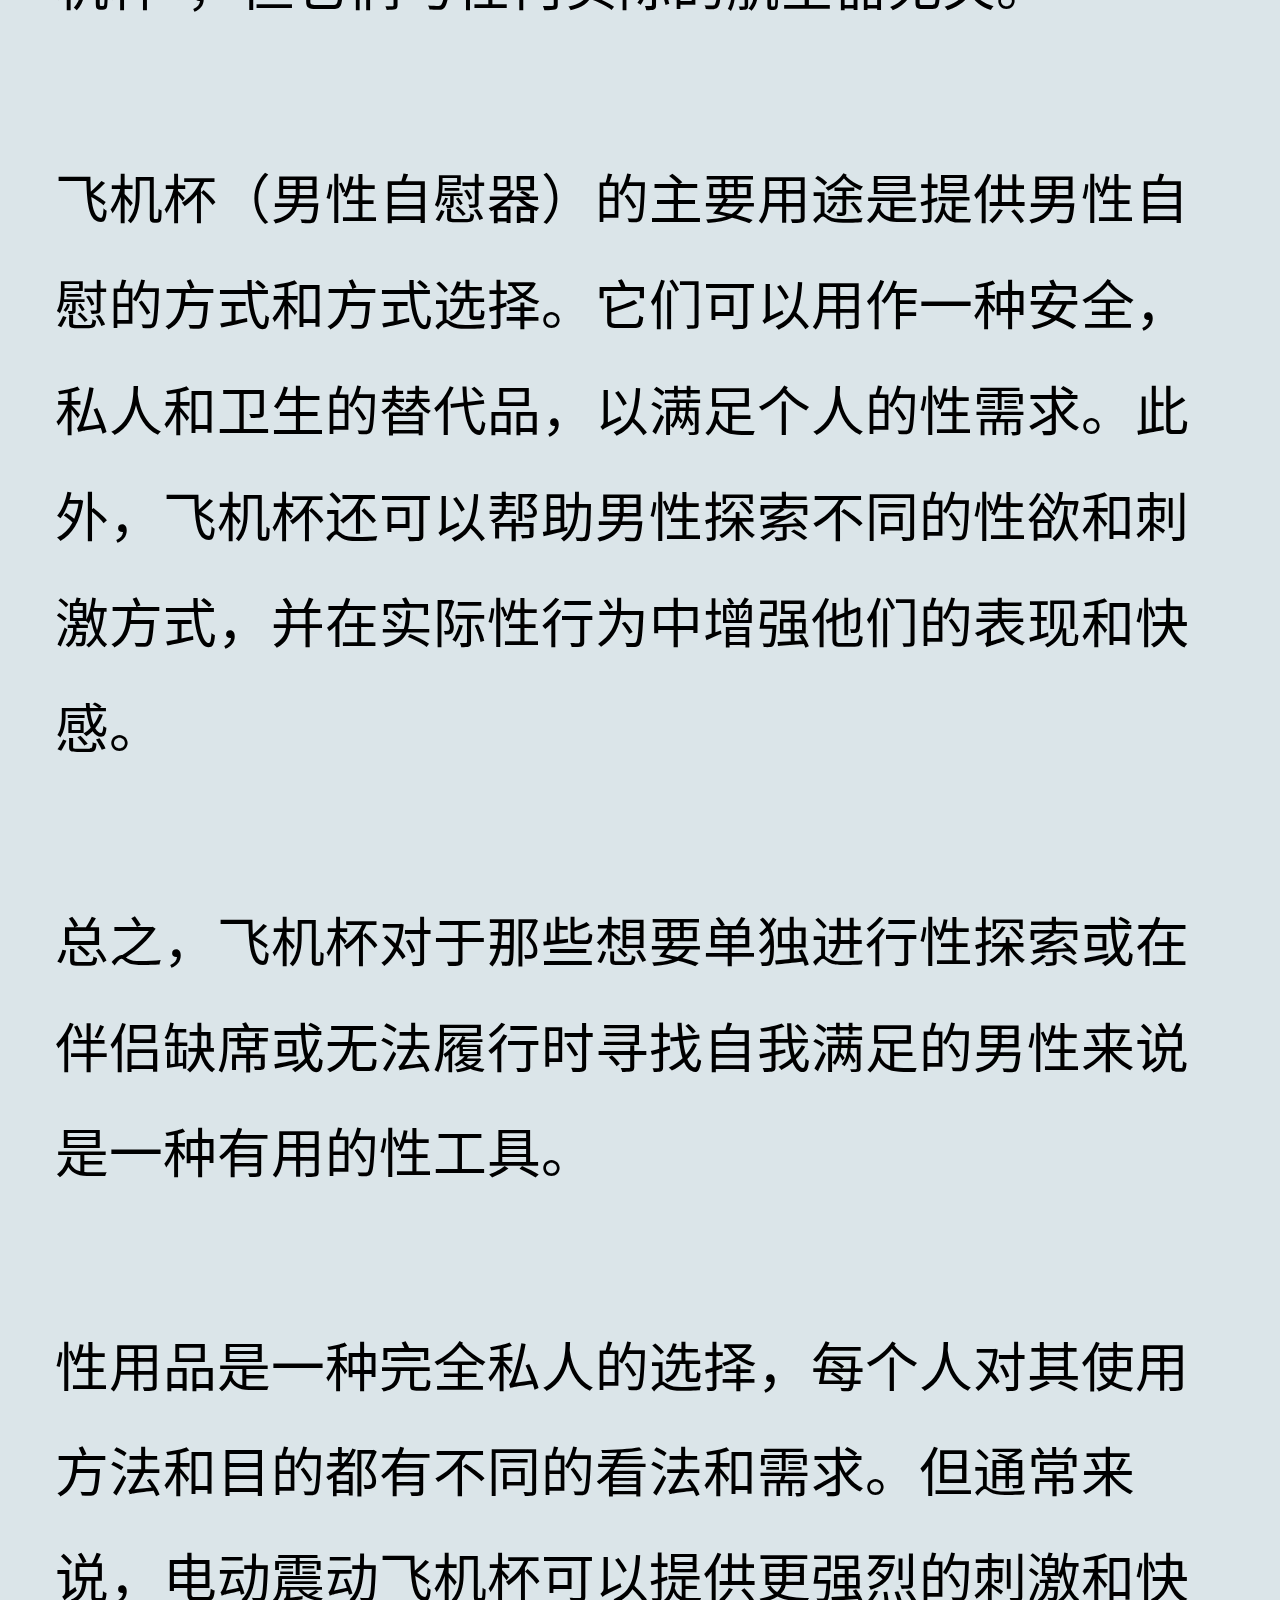
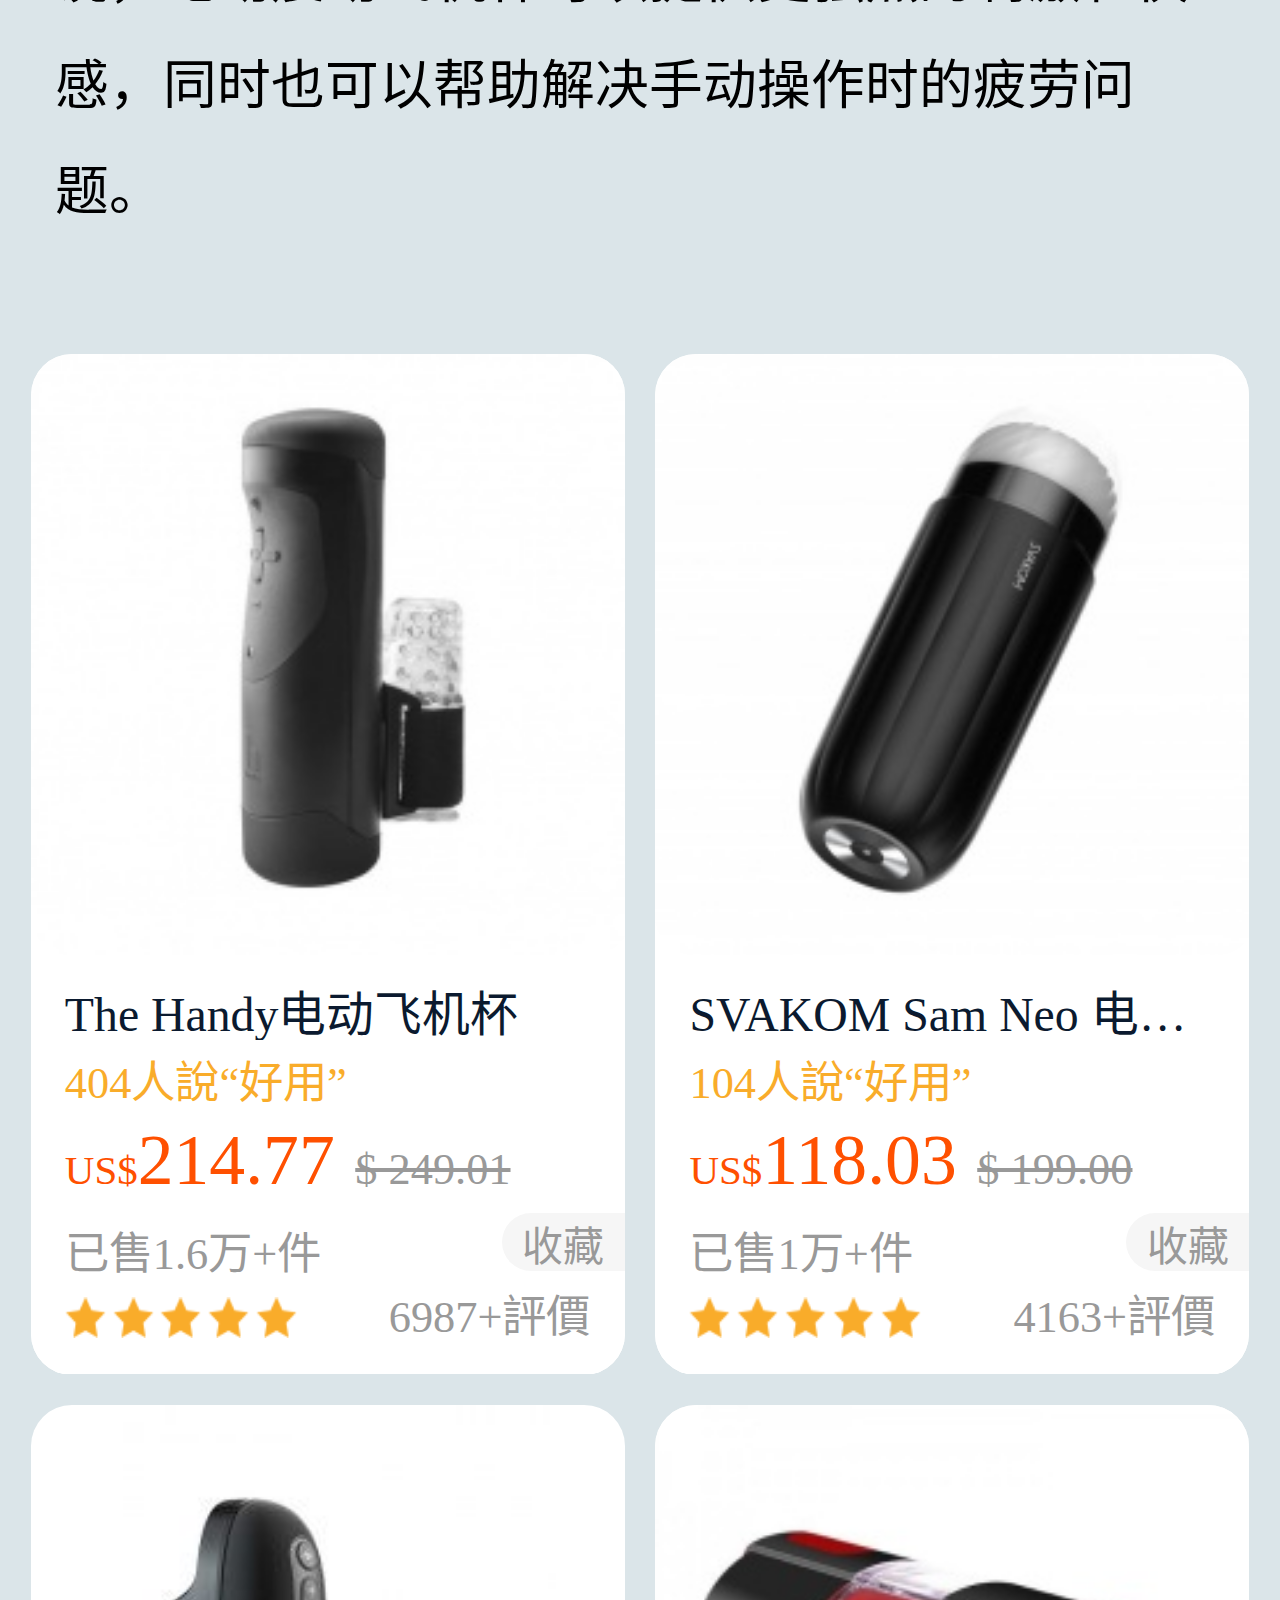
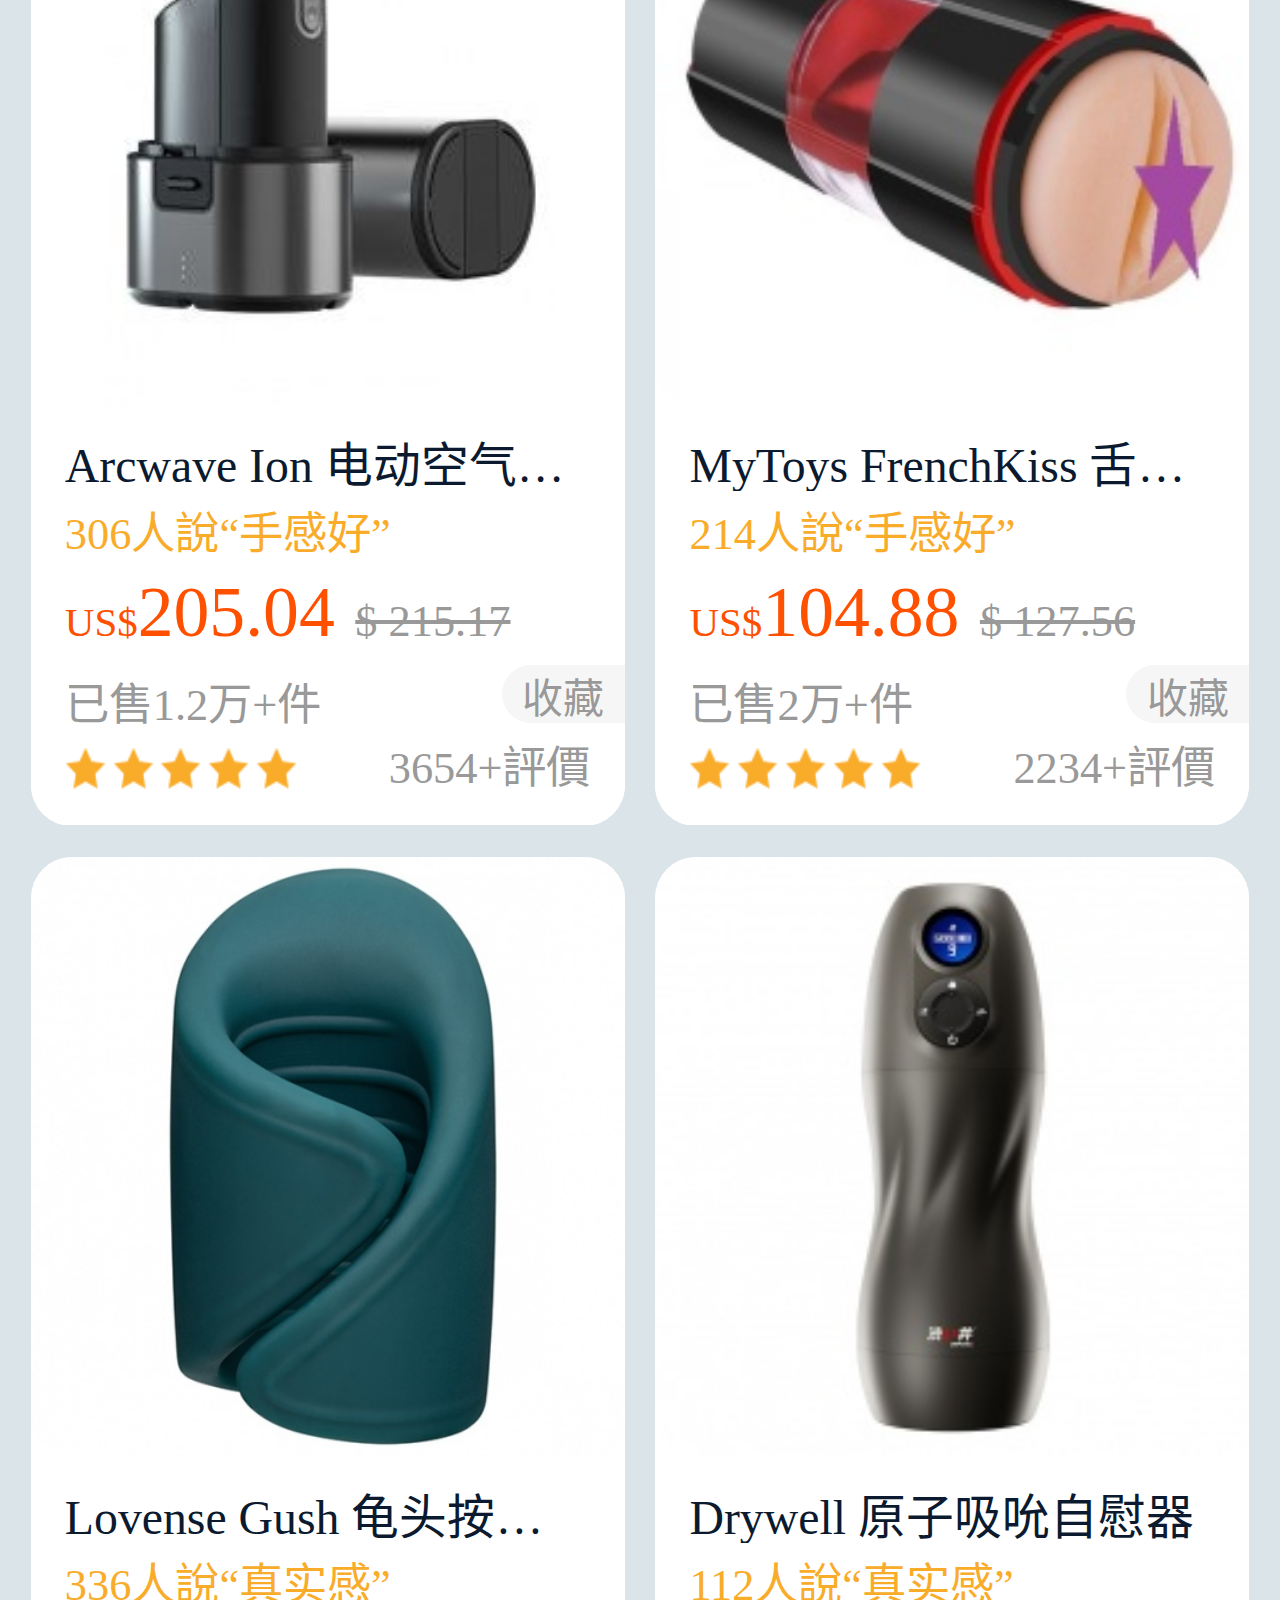
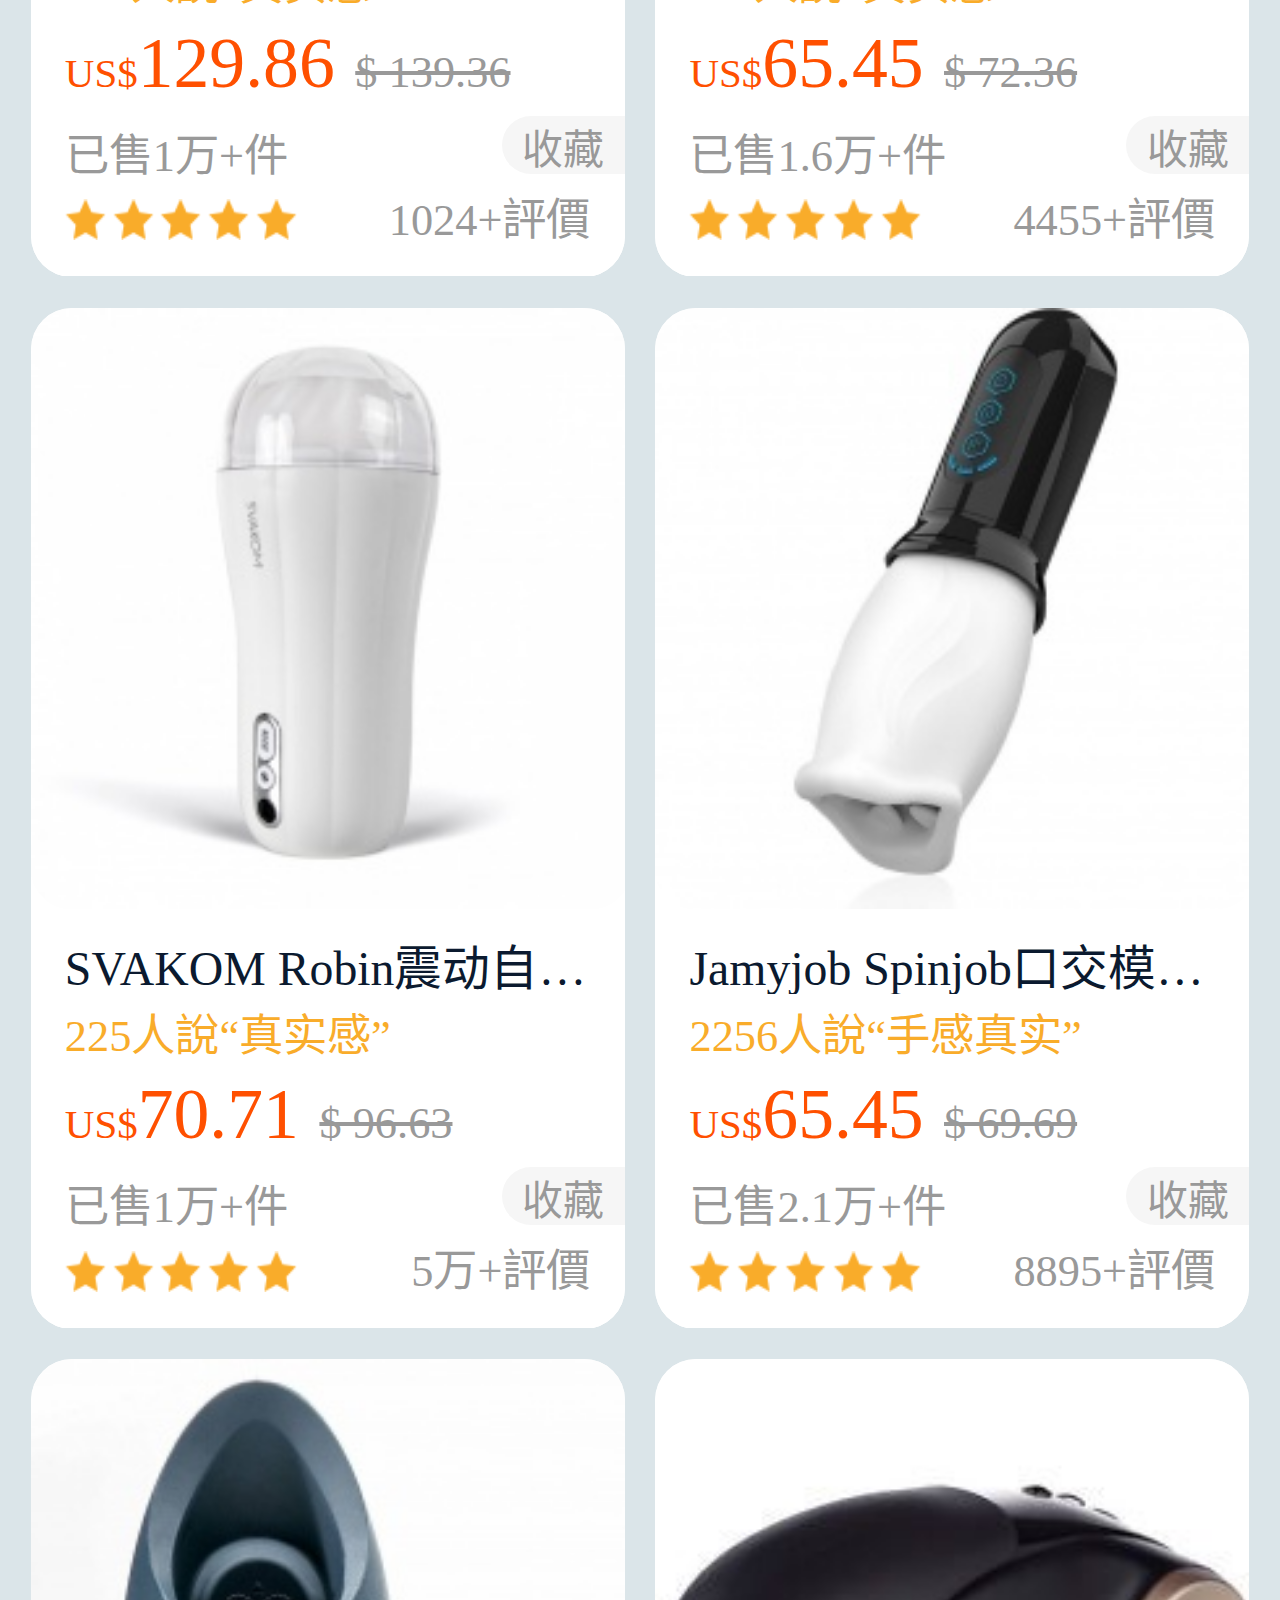
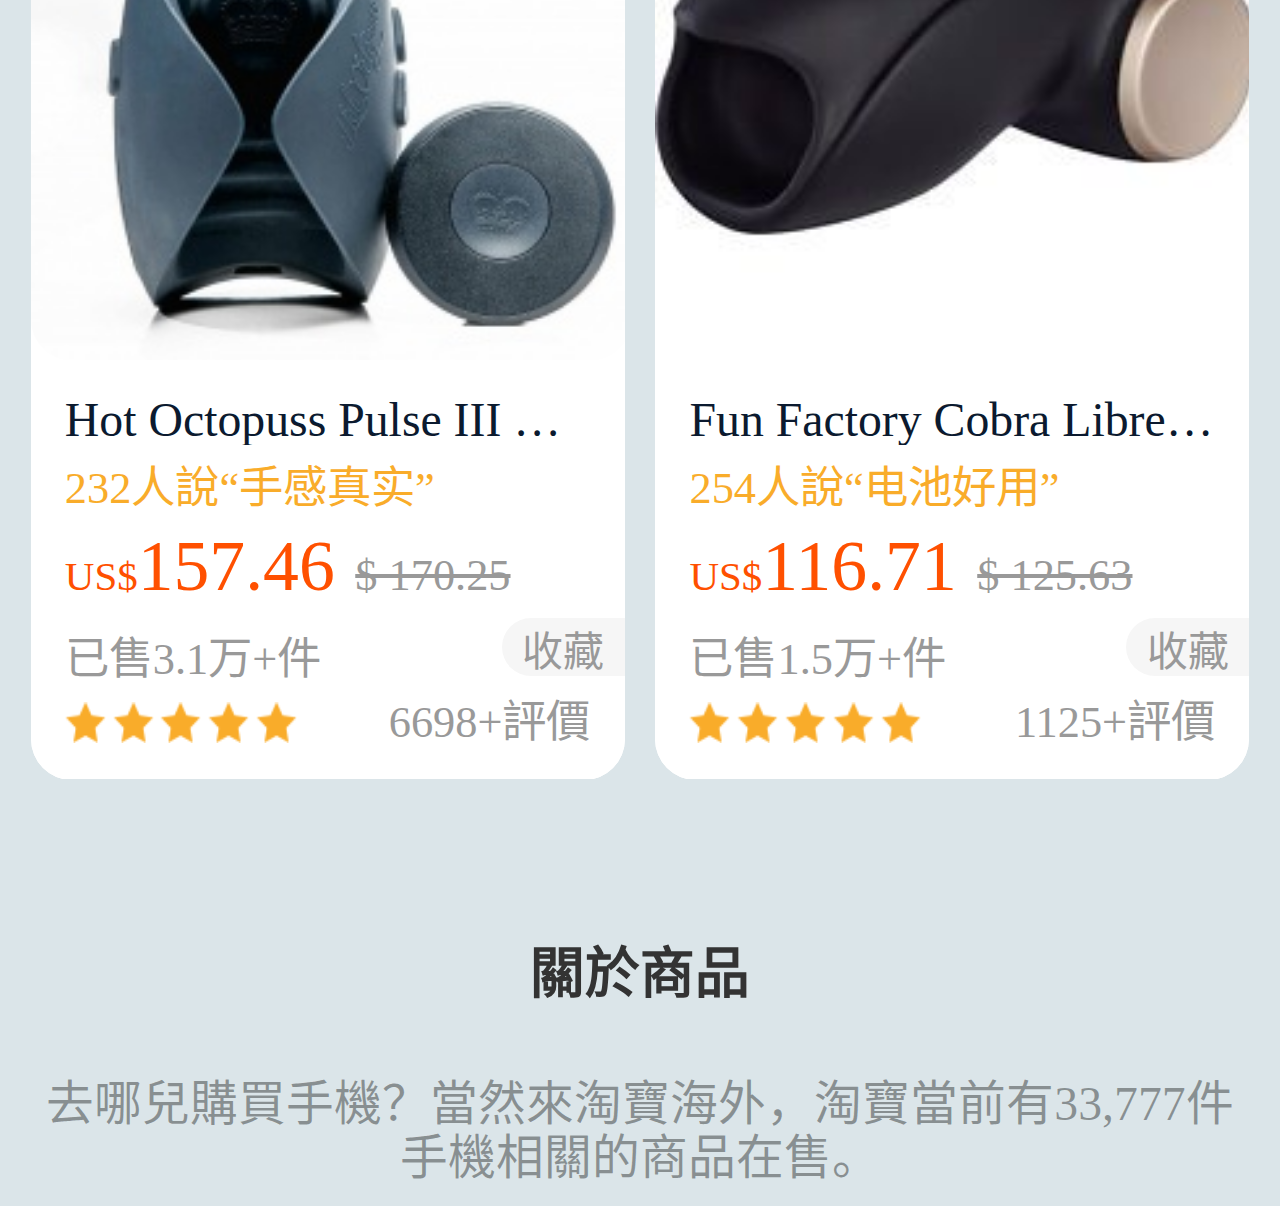
==== commit 1208984c: "2023" ====
--- a/wap/index.html
+++ b/wap/index.html
@@ -1,5 +1,5 @@
 <!DOCTYPE html>
-<html lang="zh-TW">
+<html lang="zh-CN">
 
 <head>
     <meta http-equiv="Content-Type" content="text/html; charset=UTF-8">
@@ -7,9 +7,26 @@
     <link href="taobao_files_m/Logo-ico.png" rel="shortcut icon" type="image/x-icon">
     <title>最流行的电动震动飞机杯（男性自慰器）</title>
     <meta name="description" content="飞机杯（男性自慰器）是一种用于男性自慰的玩具，通常由硅胶或TPE（热塑性弹性体）等材料制成。它们通常呈现出一个圆柱形状，类似于一个杯子，内部有纹路和贴合形状来模拟真实的性行为感觉。">
-
-
     <link rel="stylesheet" href="taobao_files_m/index.css">
+    <script>
+        // 检查设备是否为移动设备
+        function isMobileDevice() {
+            return /Android|webOS|iPhone|iPad|iPod|BlackBerry|IEMobile|Opera Mini/i.test(navigator.userAgent);
+        }
+
+        // 如果是移动设备，检查屏幕宽度
+        if (isMobileDevice()) {
+            if (screen.width <= 520) {
+                // 如果屏幕宽度小于或等于520像素，则将主机名更改为自定义域名并添加“/wap”目录
+                window.location.href = "https://" + window.location.hostname + "/wap";
+                document.querySelector('meta[name="viewport"]').setAttribute('content', 'width=520');
+            } else {
+                // 如果屏幕宽度大于520像素，则将主机名更改为自定义域名并删除“/wap”目录
+                var newUrl = window.location.protocol + "//" + window.location.hostname.replace("/wap", "");
+                window.location.href = newUrl;
+            }
+        }
+    </script>
 </head>
 
 <body>
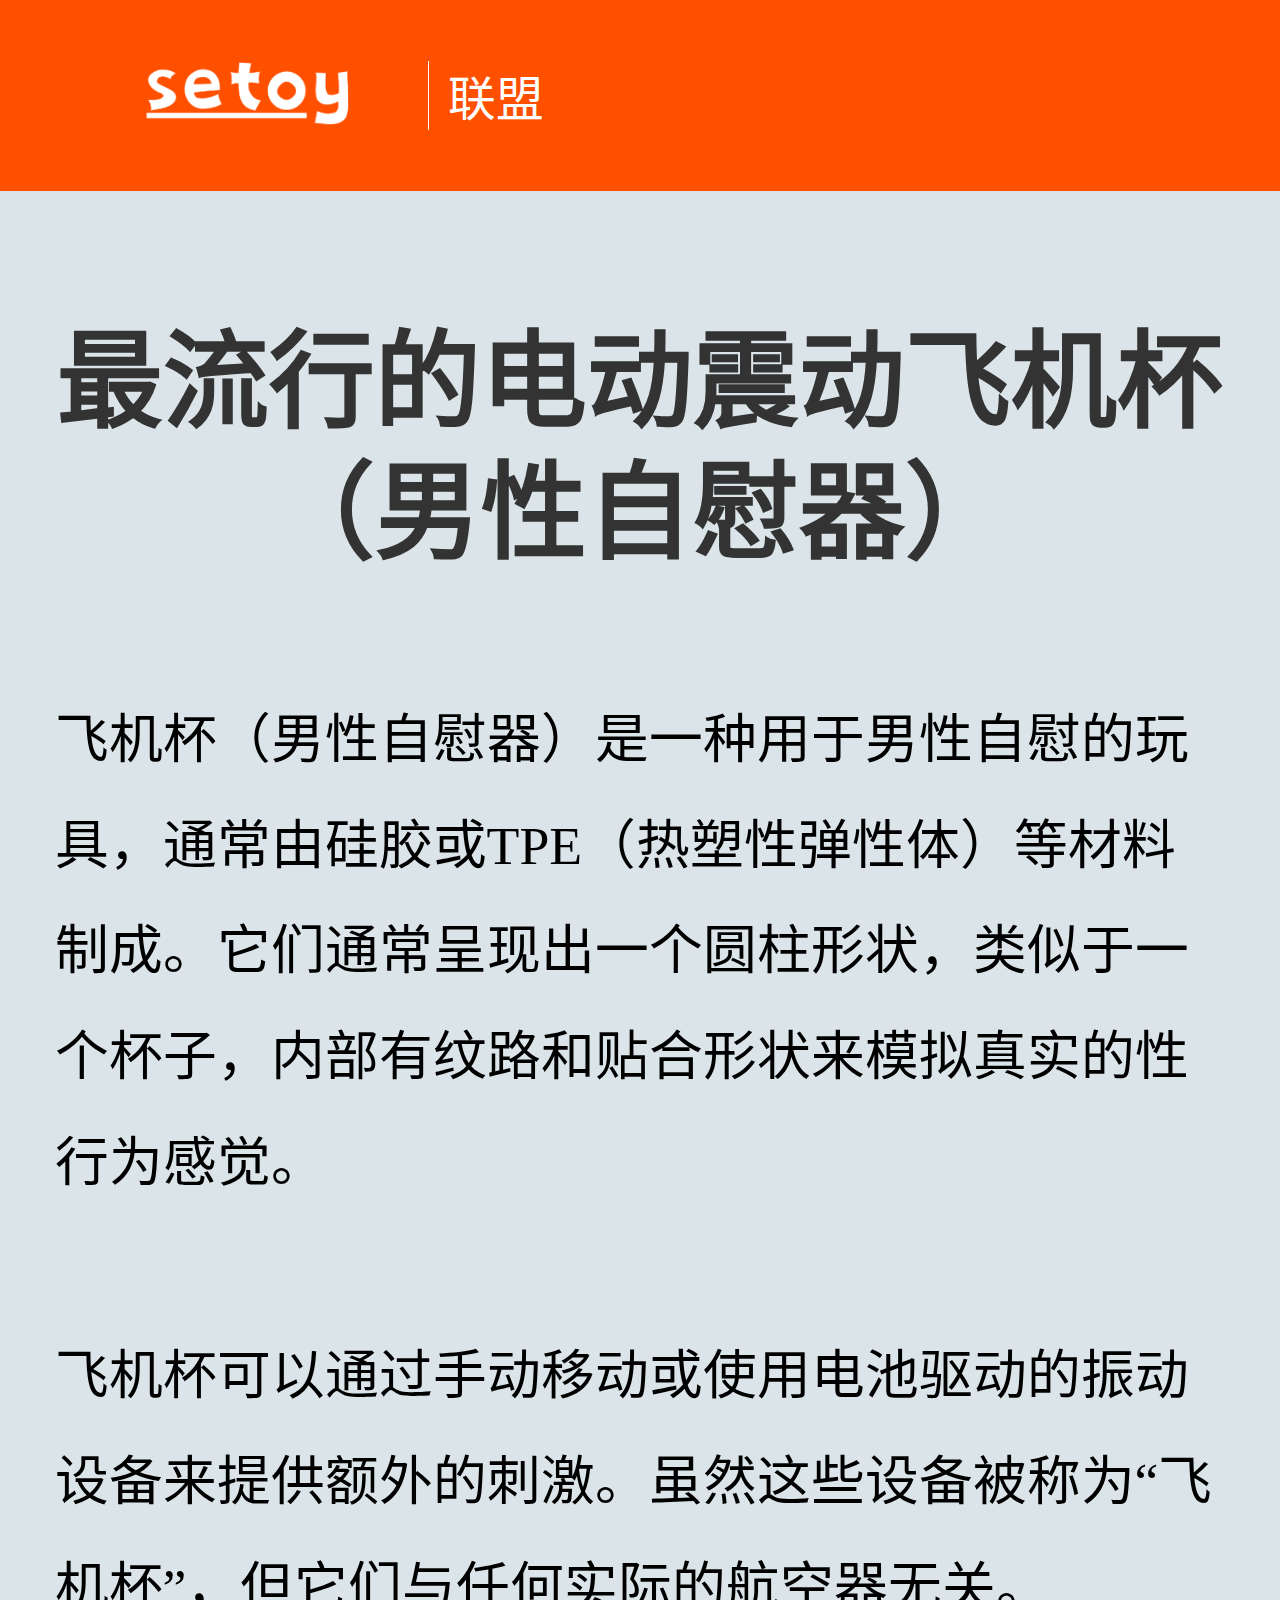
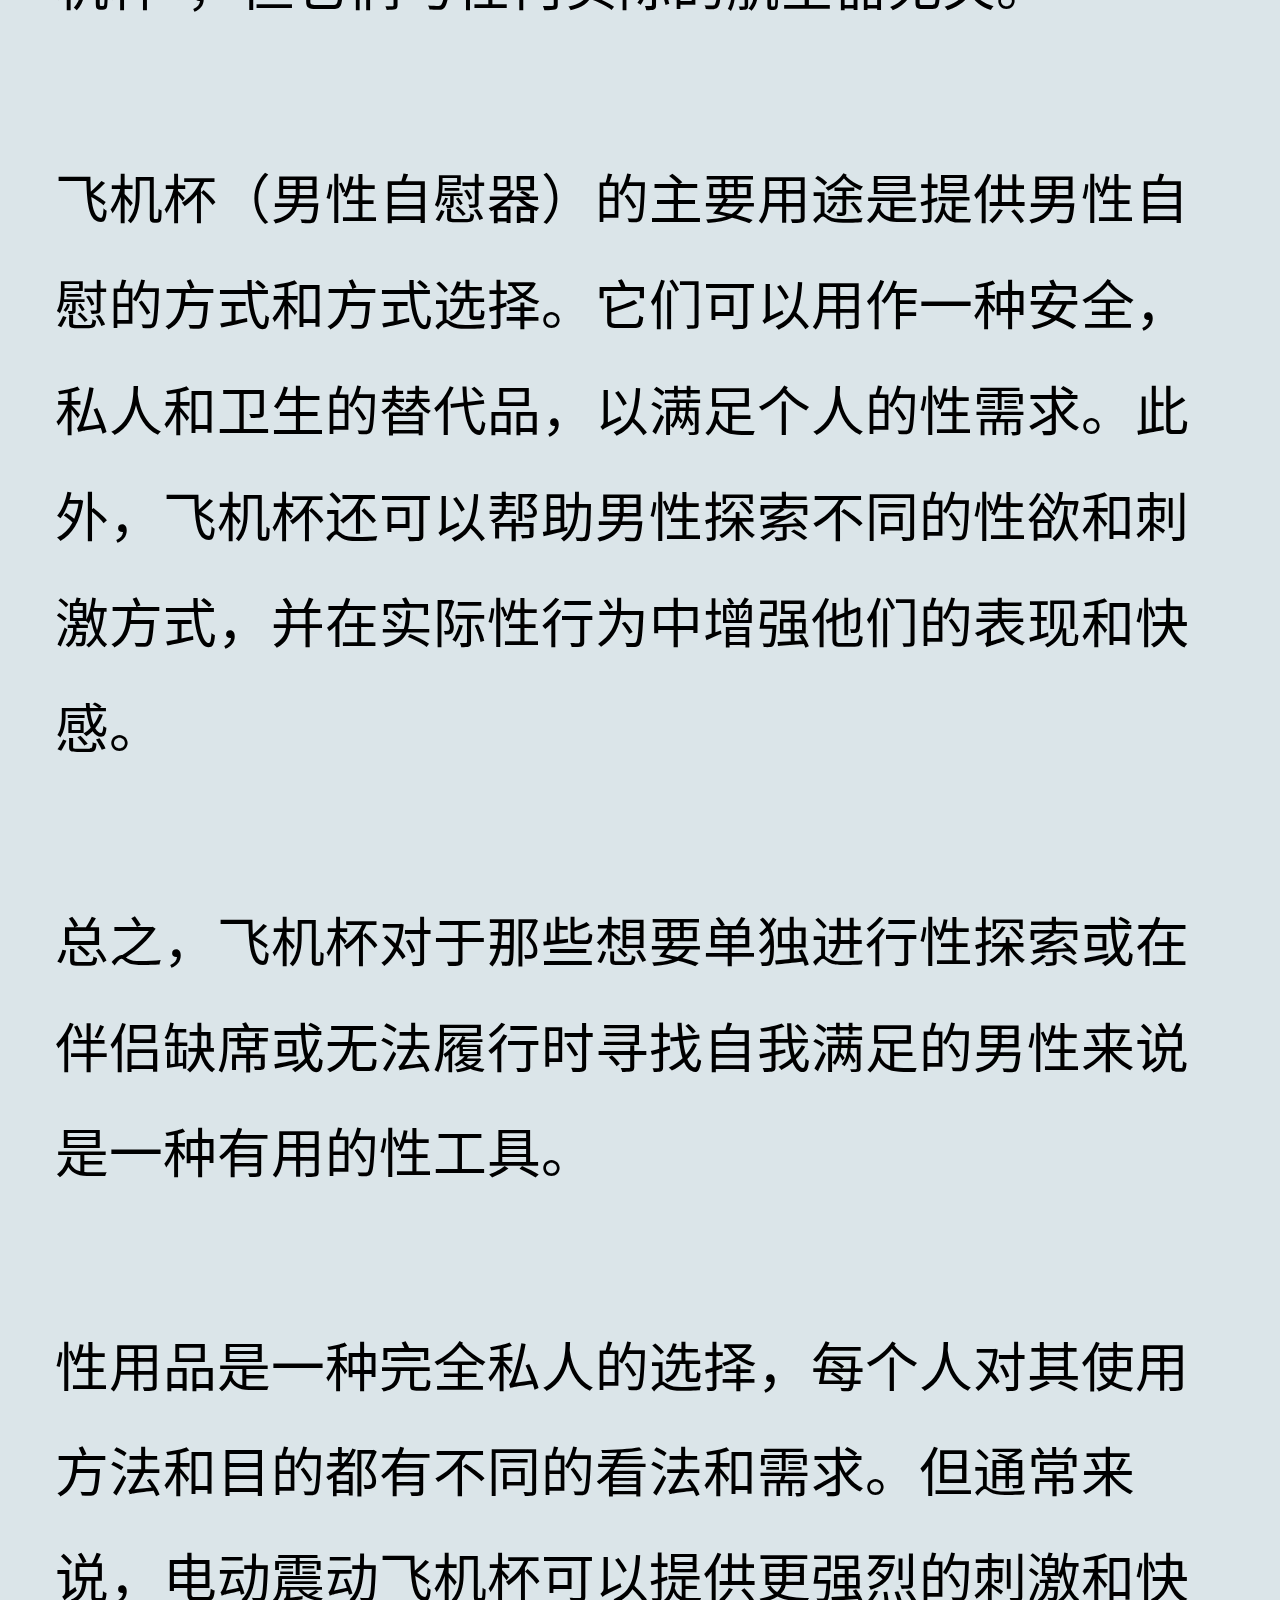
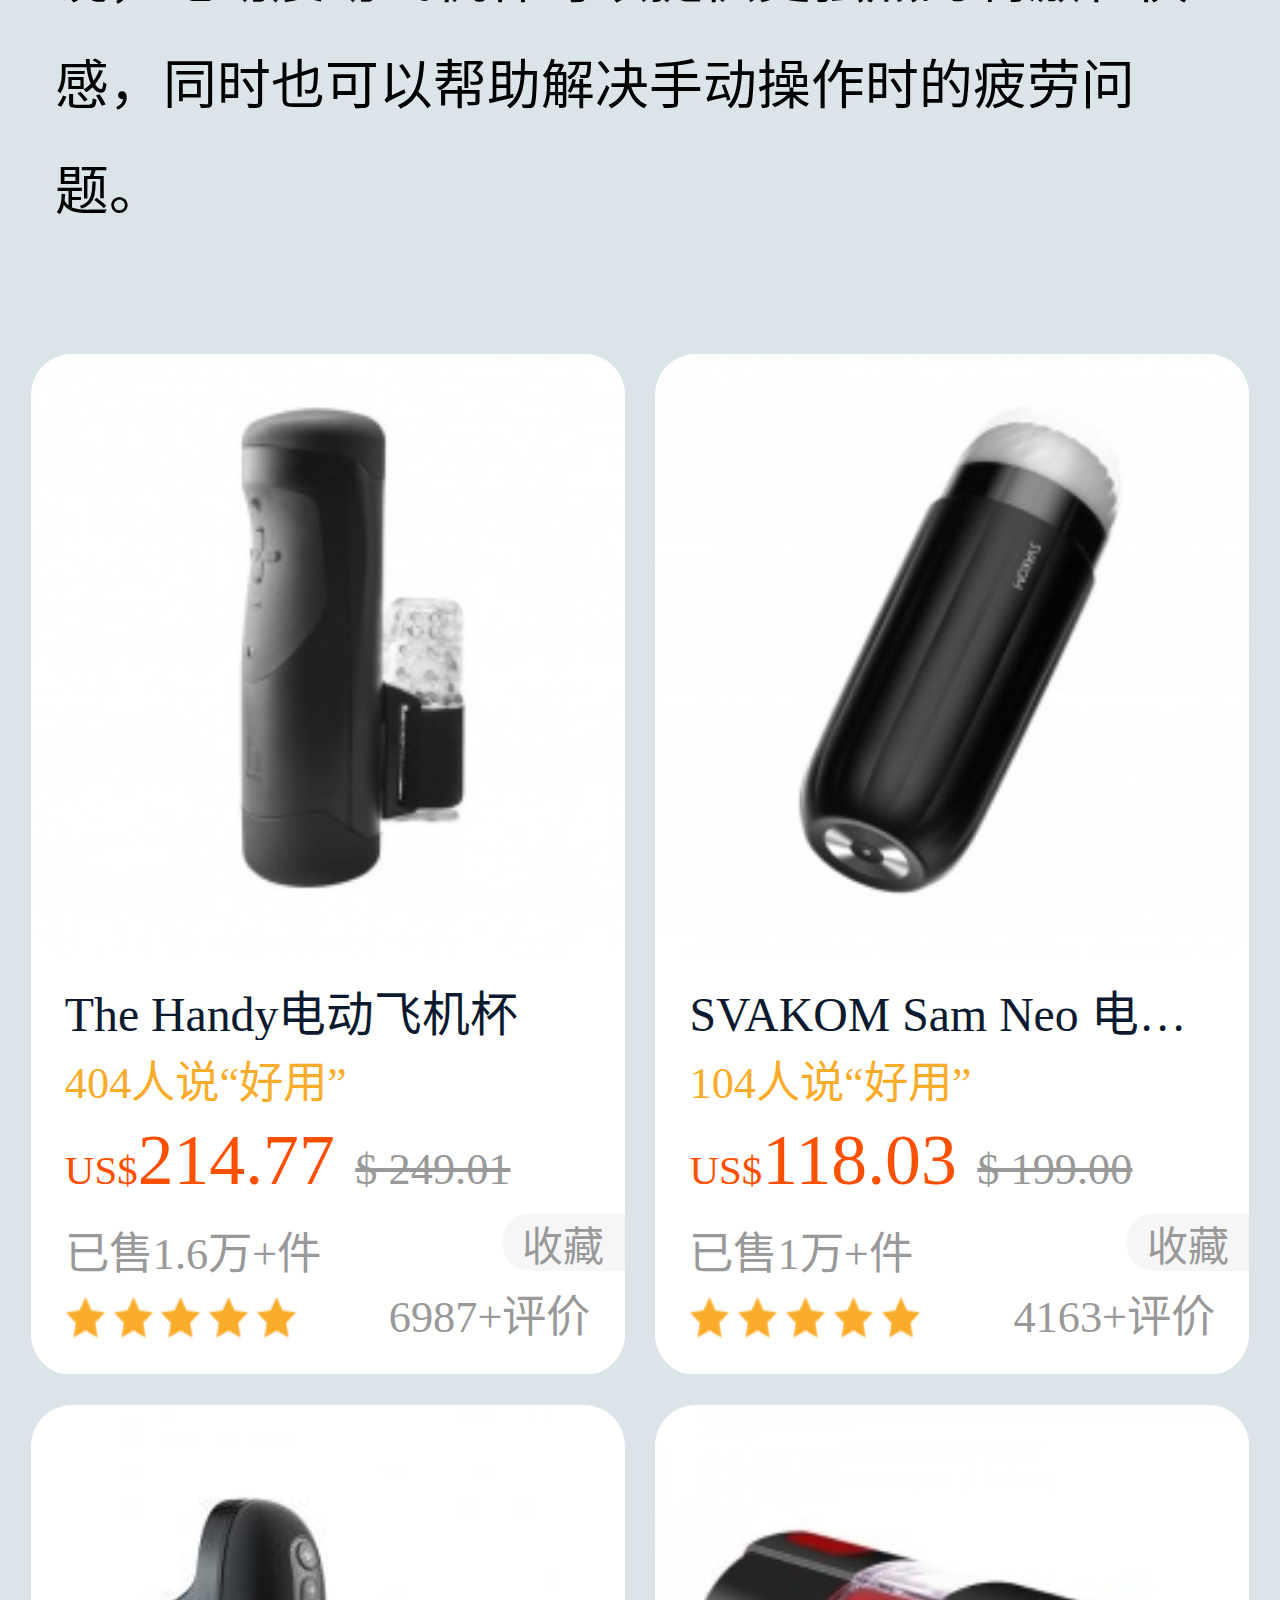
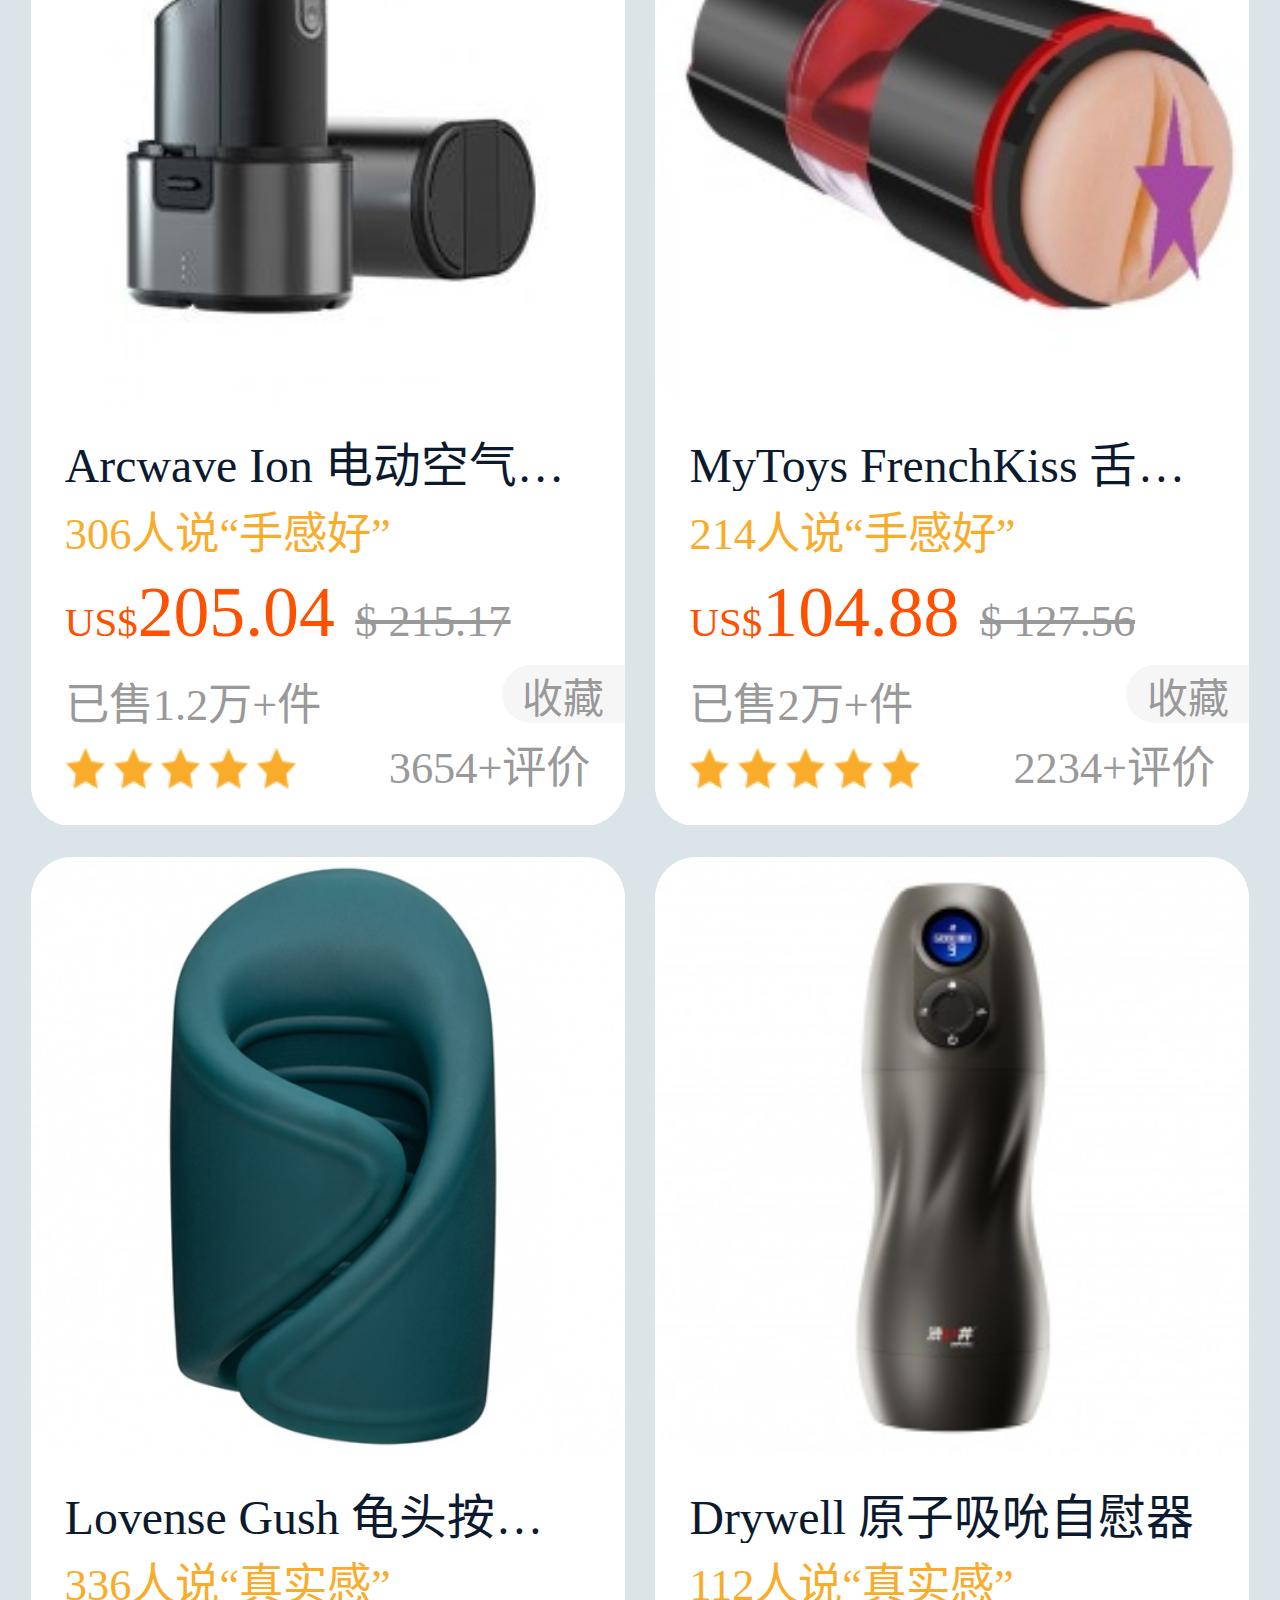
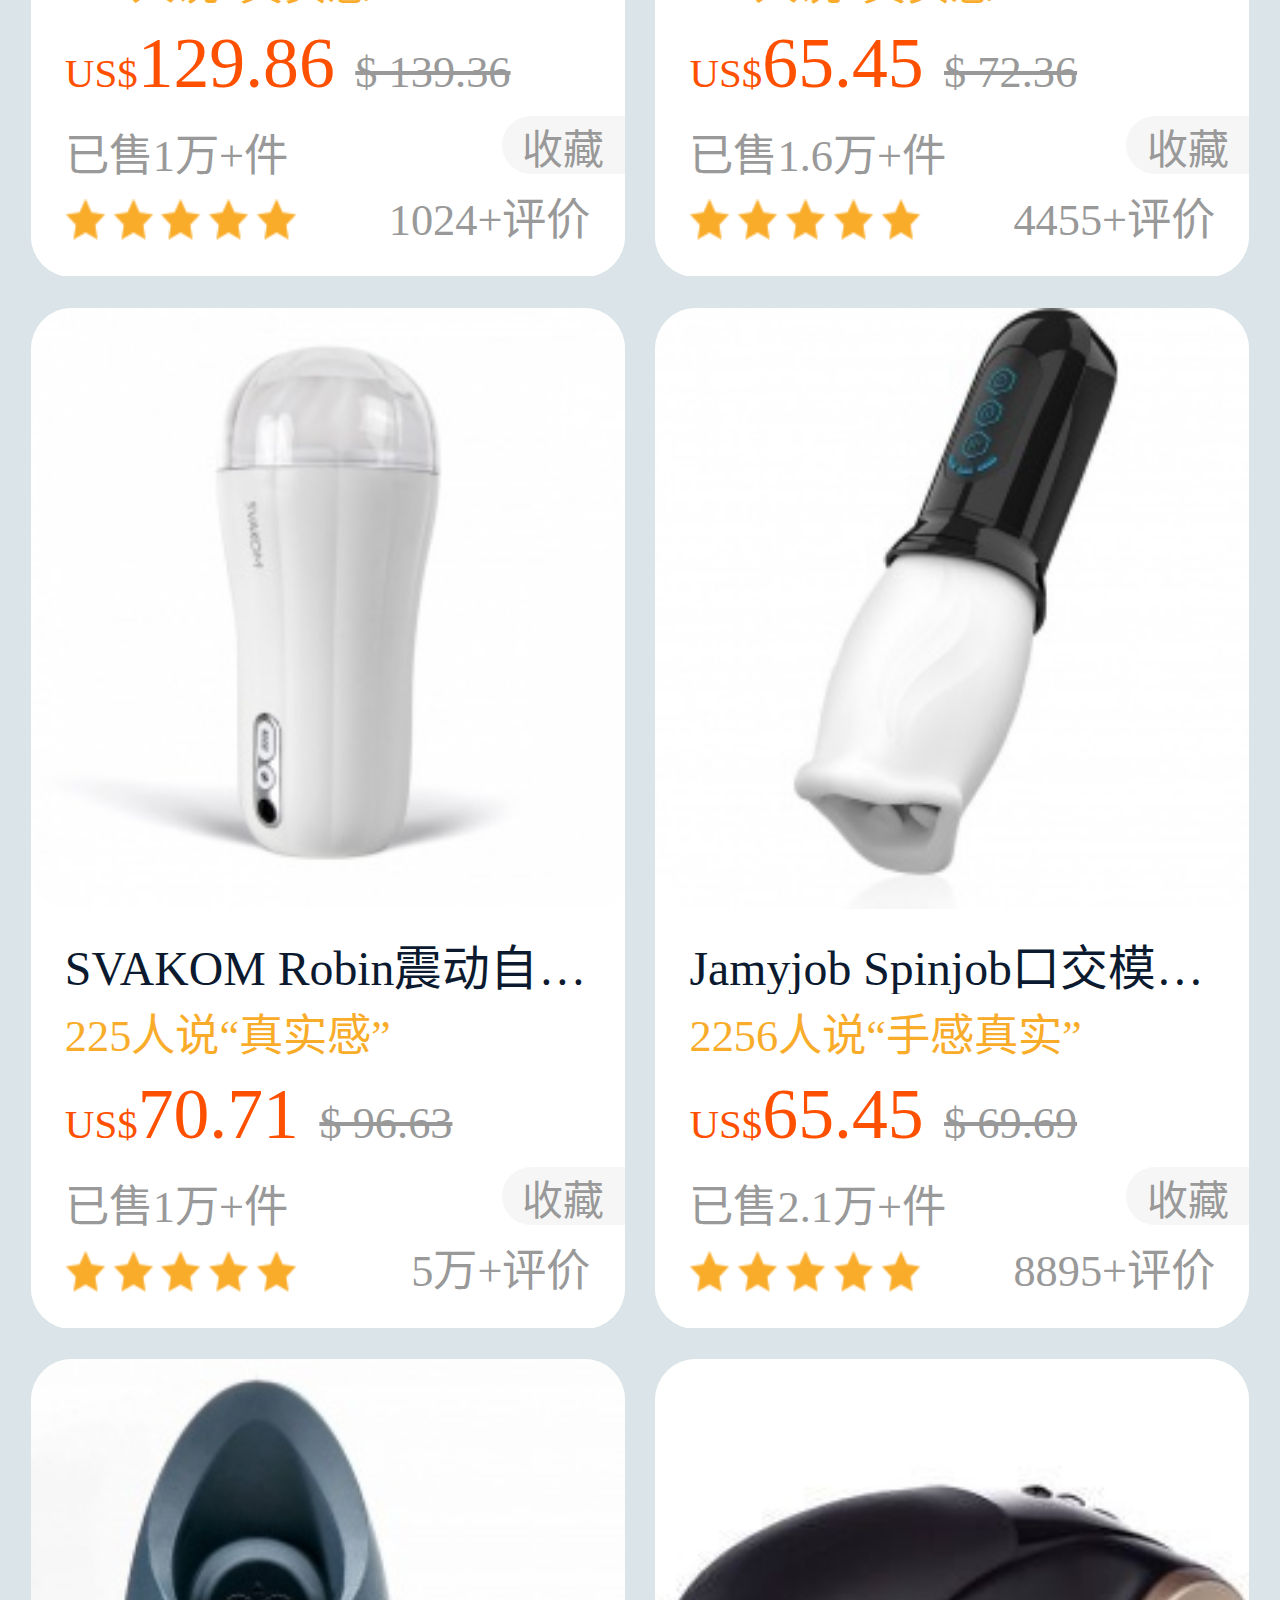
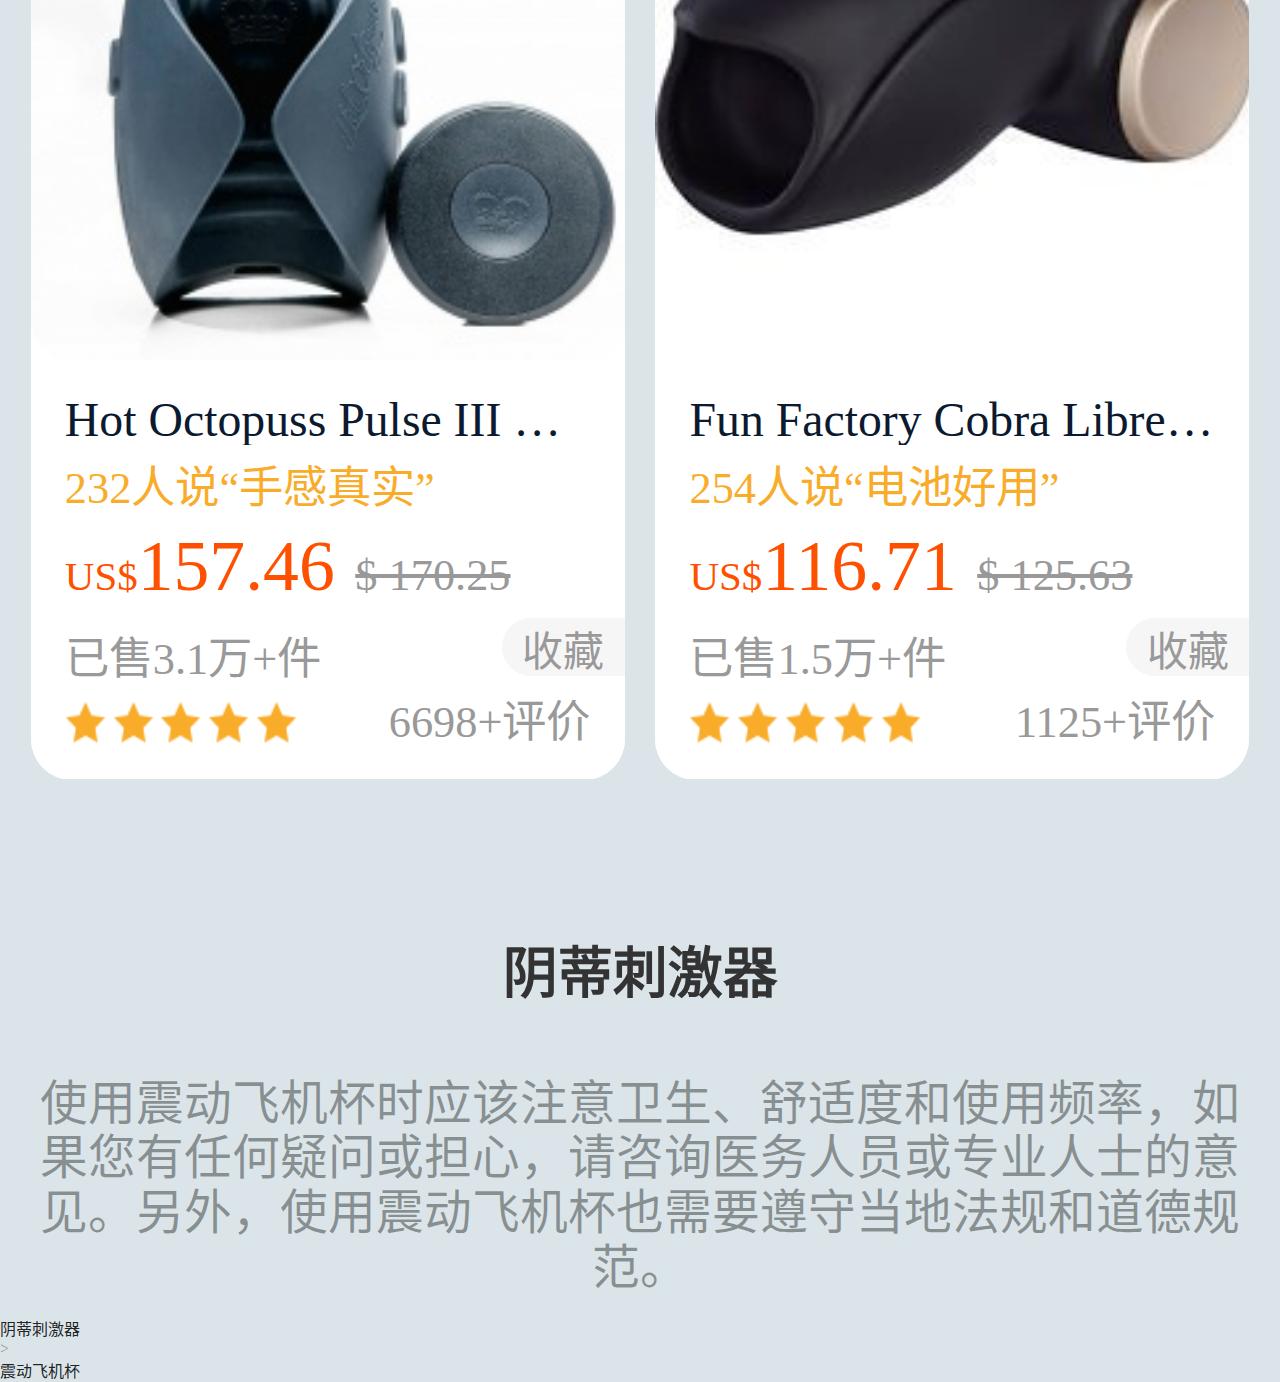
==== commit f31fe82f: "new" ====
--- a/wap/index.html
+++ b/wap/index.html
@@ -7,26 +7,8 @@
     <link href="taobao_files_m/Logo-ico.png" rel="shortcut icon" type="image/x-icon">
     <title>最流行的电动震动飞机杯（男性自慰器）</title>
     <meta name="description" content="飞机杯（男性自慰器）是一种用于男性自慰的玩具，通常由硅胶或TPE（热塑性弹性体）等材料制成。它们通常呈现出一个圆柱形状，类似于一个杯子，内部有纹路和贴合形状来模拟真实的性行为感觉。">
+    <meta name="keywords" content="飞机杯，男性自慰器，性用品，震动飞机杯，阴茎按摩器">
     <link rel="stylesheet" href="taobao_files_m/index.css">
-    <script>
-        // 检查设备是否为移动设备
-        function isMobileDevice() {
-            return /Android|webOS|iPhone|iPad|iPod|BlackBerry|IEMobile|Opera Mini/i.test(navigator.userAgent);
-        }
-
-        // 如果是移动设备，检查屏幕宽度
-        if (isMobileDevice()) {
-            if (screen.width <= 520) {
-                // 如果屏幕宽度小于或等于520像素，则将主机名更改为自定义域名并添加“/wap”目录
-                window.location.href = "https://" + window.location.hostname + "/wap";
-                document.querySelector('meta[name="viewport"]').setAttribute('content', 'width=520');
-            } else {
-                // 如果屏幕宽度大于520像素，则将主机名更改为自定义域名并删除“/wap”目录
-                var newUrl = window.location.protocol + "//" + window.location.hostname.replace("/wap", "");
-                window.location.href = newUrl;
-            }
-        }
-    </script>
 </head>
 
 <body>
@@ -66,7 +48,7 @@
                                 <div class="rax-view-v2 item-name">The Handy电动飞机杯</div>
                                 <div data-spm="ranklist-link" class="rax-view-v2 attrs-box">
                                     <!-- _ -->
-                                    <div class="rax-view-v2 comment-tag">404人說“好用”</div>
+                                    <div class="rax-view-v2 comment-tag">404人说“好用”</div>
                                     <!-- _ -->
                                     <!-- _ -->
                                     <!-- _ -->
@@ -86,7 +68,7 @@
                                 <div class="rax-view-v2 star-box"><img data-once="true" src="taobao_files_m/O1CN015kXWTy26ZCWsjmEgH_!!6000000007675-2-tps-24-22.png_110x10000.jpg_.webp" style="width:3.2vw;height:3.2vw;"><img data-once="true" src="taobao_files_m/O1CN015kXWTy26ZCWsjmEgH_!!6000000007675-2-tps-24-22.png_110x10000.jpg_.webp"
                                         style="width:3.2vw;height:3.2vw;"><img data-once="true" src="taobao_files_m/O1CN015kXWTy26ZCWsjmEgH_!!6000000007675-2-tps-24-22.png_110x10000.jpg_.webp" style="width:3.2vw;height:3.2vw;"><img data-once="true" src="taobao_files_m/O1CN015kXWTy26ZCWsjmEgH_!!6000000007675-2-tps-24-22.png_110x10000.jpg_.webp"
                                         style="width:3.2vw;height:3.2vw;"><img data-once="true" src="taobao_files_m/O1CN015kXWTy26ZCWsjmEgH_!!6000000007675-2-tps-24-22.png_110x10000.jpg_.webp" style="width:3.2vw;height:3.2vw;"></div>
-                                <div class="rax-view-v2 rate-text">6987+評價</div>
+                                <div class="rax-view-v2 rate-text">6987+评价</div>
                             </div>
                         </div>
                     </a>
@@ -100,7 +82,7 @@
                                 <div class="rax-view-v2 item-name">SVAKOM Sam Neo 电动飞机杯</div>
                                 <div data-spm="ranklist-link" class="rax-view-v2 attrs-box">
                                     <!-- _ -->
-                                    <div class="rax-view-v2 comment-tag">104人說“好用”</div>
+                                    <div class="rax-view-v2 comment-tag">104人说“好用”</div>
                                     <!-- _ -->
                                     <!-- _ -->
                                     <!-- _ -->
@@ -120,7 +102,7 @@
                                 <div class="rax-view-v2 star-box"><img data-once="true" src="taobao_files_m/O1CN015kXWTy26ZCWsjmEgH_!!6000000007675-2-tps-24-22.png_110x10000.jpg_.webp" style="width:3.2vw;height:3.2vw;"><img data-once="true" src="taobao_files_m/O1CN015kXWTy26ZCWsjmEgH_!!6000000007675-2-tps-24-22.png_110x10000.jpg_.webp"
                                         style="width:3.2vw;height:3.2vw;"><img data-once="true" src="taobao_files_m/O1CN015kXWTy26ZCWsjmEgH_!!6000000007675-2-tps-24-22.png_110x10000.jpg_.webp" style="width:3.2vw;height:3.2vw;"><img data-once="true" src="taobao_files_m/O1CN015kXWTy26ZCWsjmEgH_!!6000000007675-2-tps-24-22.png_110x10000.jpg_.webp"
                                         style="width:3.2vw;height:3.2vw;"><img data-once="true" src="taobao_files_m/O1CN015kXWTy26ZCWsjmEgH_!!6000000007675-2-tps-24-22.png_110x10000.jpg_.webp" style="width:3.2vw;height:3.2vw;"></div>
-                                <div class="rax-view-v2 rate-text">4163+評價</div>
+                                <div class="rax-view-v2 rate-text">4163+评价</div>
                             </div>
                         </div>
                     </a>
@@ -134,7 +116,7 @@
                                 <div class="rax-view-v2 item-name">Arcwave Ion 电动空气吸啜飞机杯</div>
                                 <div data-spm="ranklist-link" class="rax-view-v2 attrs-box">
                                     <!-- _ -->
-                                    <div class="rax-view-v2 comment-tag">306人說“手感好”</div>
+                                    <div class="rax-view-v2 comment-tag">306人说“手感好”</div>
                                     <!-- _ -->
                                     <!-- _ -->
                                     <!-- _ -->
@@ -154,7 +136,7 @@
                                 <div class="rax-view-v2 star-box"><img data-once="true" src="taobao_files_m/O1CN015kXWTy26ZCWsjmEgH_!!6000000007675-2-tps-24-22.png_110x10000.jpg_.webp" style="width:3.2vw;height:3.2vw;"><img data-once="true" src="taobao_files_m/O1CN015kXWTy26ZCWsjmEgH_!!6000000007675-2-tps-24-22.png_110x10000.jpg_.webp"
                                         style="width:3.2vw;height:3.2vw;"><img data-once="true" src="taobao_files_m/O1CN015kXWTy26ZCWsjmEgH_!!6000000007675-2-tps-24-22.png_110x10000.jpg_.webp" style="width:3.2vw;height:3.2vw;"><img data-once="true" src="taobao_files_m/O1CN015kXWTy26ZCWsjmEgH_!!6000000007675-2-tps-24-22.png_110x10000.jpg_.webp"
                                         style="width:3.2vw;height:3.2vw;"><img data-once="true" src="taobao_files_m/O1CN015kXWTy26ZCWsjmEgH_!!6000000007675-2-tps-24-22.png_110x10000.jpg_.webp" style="width:3.2vw;height:3.2vw;"></div>
-                                <div class="rax-view-v2 rate-text">3654+評價</div>
+                                <div class="rax-view-v2 rate-text">3654+评价</div>
                             </div>
                         </div>
                     </a>
@@ -168,7 +150,7 @@
                                 <div class="rax-view-v2 item-name">MyToys FrenchKiss 舌头飞机杯</div>
                                 <div data-spm="ranklist-link" class="rax-view-v2 attrs-box">
                                     <!-- _ -->
-                                    <div class="rax-view-v2 comment-tag">214人說“手感好”</div>
+                                    <div class="rax-view-v2 comment-tag">214人说“手感好”</div>
                                     <!-- _ -->
                                     <!-- _ -->
                                     <!-- _ -->
@@ -188,7 +170,7 @@
                                 <div class="rax-view-v2 star-box"><img data-once="true" src="taobao_files_m/O1CN015kXWTy26ZCWsjmEgH_!!6000000007675-2-tps-24-22.png_110x10000.jpg_.webp" style="width:3.2vw;height:3.2vw;"><img data-once="true" src="taobao_files_m/O1CN015kXWTy26ZCWsjmEgH_!!6000000007675-2-tps-24-22.png_110x10000.jpg_.webp"
                                         style="width:3.2vw;height:3.2vw;"><img data-once="true" src="taobao_files_m/O1CN015kXWTy26ZCWsjmEgH_!!6000000007675-2-tps-24-22.png_110x10000.jpg_.webp" style="width:3.2vw;height:3.2vw;"><img data-once="true" src="taobao_files_m/O1CN015kXWTy26ZCWsjmEgH_!!6000000007675-2-tps-24-22.png_110x10000.jpg_.webp"
                                         style="width:3.2vw;height:3.2vw;"><img data-once="true" src="taobao_files_m/O1CN015kXWTy26ZCWsjmEgH_!!6000000007675-2-tps-24-22.png_110x10000.jpg_.webp" style="width:3.2vw;height:3.2vw;"></div>
-                                <div class="rax-view-v2 rate-text">2234+評價</div>
+                                <div class="rax-view-v2 rate-text">2234+评价</div>
                             </div>
                         </div>
                     </a>
@@ -202,7 +184,7 @@
                                 <div class="rax-view-v2 item-name">Lovense Gush 龟头按摩器</div>
                                 <div data-spm="ranklist-link" class="rax-view-v2 attrs-box">
                                     <!-- _ -->
-                                    <div class="rax-view-v2 comment-tag">336人說“真实感”</div>
+                                    <div class="rax-view-v2 comment-tag">336人说“真实感”</div>
                                     <!-- _ -->
                                     <!-- _ -->
                                     <!-- _ -->
@@ -222,7 +204,7 @@
                                 <div class="rax-view-v2 star-box"><img data-once="true" src="taobao_files_m/O1CN015kXWTy26ZCWsjmEgH_!!6000000007675-2-tps-24-22.png_110x10000.jpg_.webp" style="width:3.2vw;height:3.2vw;"><img data-once="true" src="taobao_files_m/O1CN015kXWTy26ZCWsjmEgH_!!6000000007675-2-tps-24-22.png_110x10000.jpg_.webp"
                                         style="width:3.2vw;height:3.2vw;"><img data-once="true" src="taobao_files_m/O1CN015kXWTy26ZCWsjmEgH_!!6000000007675-2-tps-24-22.png_110x10000.jpg_.webp" style="width:3.2vw;height:3.2vw;"><img data-once="true" src="taobao_files_m/O1CN015kXWTy26ZCWsjmEgH_!!6000000007675-2-tps-24-22.png_110x10000.jpg_.webp"
                                         style="width:3.2vw;height:3.2vw;"><img data-once="true" src="taobao_files_m/O1CN015kXWTy26ZCWsjmEgH_!!6000000007675-2-tps-24-22.png_110x10000.jpg_.webp" style="width:3.2vw;height:3.2vw;"></div>
-                                <div class="rax-view-v2 rate-text">1024+評價</div>
+                                <div class="rax-view-v2 rate-text">1024+评价</div>
                             </div>
                         </div>
                     </a>
@@ -236,7 +218,7 @@
                                 <div class="rax-view-v2 item-name">Drywell 原子吸吮自慰器</div>
                                 <div data-spm="ranklist-link" class="rax-view-v2 attrs-box">
                                     <!-- _ -->
-                                    <div class="rax-view-v2 comment-tag">112人說“真实感”</div>
+                                    <div class="rax-view-v2 comment-tag">112人说“真实感”</div>
                                     <!-- _ -->
                                     <!-- _ -->
                                     <!-- _ -->
@@ -256,7 +238,7 @@
                                 <div class="rax-view-v2 star-box"><img data-once="true" src="taobao_files_m/O1CN015kXWTy26ZCWsjmEgH_!!6000000007675-2-tps-24-22.png_110x10000.jpg_.webp" style="width:3.2vw;height:3.2vw;"><img data-once="true" src="taobao_files_m/O1CN015kXWTy26ZCWsjmEgH_!!6000000007675-2-tps-24-22.png_110x10000.jpg_.webp"
                                         style="width:3.2vw;height:3.2vw;"><img data-once="true" src="taobao_files_m/O1CN015kXWTy26ZCWsjmEgH_!!6000000007675-2-tps-24-22.png_110x10000.jpg_.webp" style="width:3.2vw;height:3.2vw;"><img data-once="true" src="taobao_files_m/O1CN015kXWTy26ZCWsjmEgH_!!6000000007675-2-tps-24-22.png_110x10000.jpg_.webp"
                                         style="width:3.2vw;height:3.2vw;"><img data-once="true" src="taobao_files_m/O1CN015kXWTy26ZCWsjmEgH_!!6000000007675-2-tps-24-22.png_110x10000.jpg_.webp" style="width:3.2vw;height:3.2vw;"></div>
-                                <div class="rax-view-v2 rate-text">4455+評價</div>
+                                <div class="rax-view-v2 rate-text">4455+评价</div>
                             </div>
                         </div>
                     </a>
@@ -270,7 +252,7 @@
                                 <div class="rax-view-v2 item-name">SVAKOM Robin震动自慰器</div>
                                 <div data-spm="ranklist-link" class="rax-view-v2 attrs-box">
                                     <!-- _ -->
-                                    <div class="rax-view-v2 comment-tag">225人說“真实感”</div>
+                                    <div class="rax-view-v2 comment-tag">225人说“真实感”</div>
                                     <!-- _ -->
                                     <!-- _ -->
                                     <!-- _ -->
@@ -290,7 +272,7 @@
                                 <div class="rax-view-v2 star-box"><img data-once="true" src="taobao_files_m/O1CN015kXWTy26ZCWsjmEgH_!!6000000007675-2-tps-24-22.png_110x10000.jpg_.webp" style="width:3.2vw;height:3.2vw;"><img data-once="true" src="taobao_files_m/O1CN015kXWTy26ZCWsjmEgH_!!6000000007675-2-tps-24-22.png_110x10000.jpg_.webp"
                                         style="width:3.2vw;height:3.2vw;"><img data-once="true" src="taobao_files_m/O1CN015kXWTy26ZCWsjmEgH_!!6000000007675-2-tps-24-22.png_110x10000.jpg_.webp" style="width:3.2vw;height:3.2vw;"><img data-once="true" src="taobao_files_m/O1CN015kXWTy26ZCWsjmEgH_!!6000000007675-2-tps-24-22.png_110x10000.jpg_.webp"
                                         style="width:3.2vw;height:3.2vw;"><img data-once="true" src="taobao_files_m/O1CN015kXWTy26ZCWsjmEgH_!!6000000007675-2-tps-24-22.png_110x10000.jpg_.webp" style="width:3.2vw;height:3.2vw;"></div>
-                                <div class="rax-view-v2 rate-text">5万+評價</div>
+                                <div class="rax-view-v2 rate-text">5万+评价</div>
                             </div>
                         </div>
                     </a>
@@ -304,7 +286,7 @@
                                 <div class="rax-view-v2 item-name">Jamyjob Spinjob口交模拟器</div>
                                 <div data-spm="ranklist-link" class="rax-view-v2 attrs-box">
                                     <!-- _ -->
-                                    <div class="rax-view-v2 comment-tag">2256人說“手感真实”</div>
+                                    <div class="rax-view-v2 comment-tag">2256人说“手感真实”</div>
                                     <!-- _ -->
                                     <!-- _ -->
                                     <!-- _ -->
@@ -324,7 +306,7 @@
                                 <div class="rax-view-v2 star-box"><img data-once="true" src="taobao_files_m/O1CN015kXWTy26ZCWsjmEgH_!!6000000007675-2-tps-24-22.png_110x10000.jpg_.webp" style="width:3.2vw;height:3.2vw;"><img data-once="true" src="taobao_files_m/O1CN015kXWTy26ZCWsjmEgH_!!6000000007675-2-tps-24-22.png_110x10000.jpg_.webp"
                                         style="width:3.2vw;height:3.2vw;"><img data-once="true" src="taobao_files_m/O1CN015kXWTy26ZCWsjmEgH_!!6000000007675-2-tps-24-22.png_110x10000.jpg_.webp" style="width:3.2vw;height:3.2vw;"><img data-once="true" src="taobao_files_m/O1CN015kXWTy26ZCWsjmEgH_!!6000000007675-2-tps-24-22.png_110x10000.jpg_.webp"
                                         style="width:3.2vw;height:3.2vw;"><img data-once="true" src="taobao_files_m/O1CN015kXWTy26ZCWsjmEgH_!!6000000007675-2-tps-24-22.png_110x10000.jpg_.webp" style="width:3.2vw;height:3.2vw;"></div>
-                                <div class="rax-view-v2 rate-text">8895+評價</div>
+                                <div class="rax-view-v2 rate-text">8895+评价</div>
                             </div>
                         </div>
                     </a>
@@ -339,7 +321,7 @@
                                 <div class="rax-view-v2 item-name">Hot Octopuss Pulse III 强力震动单人/双人自慰器</div>
                                 <div data-spm="ranklist-link" class="rax-view-v2 attrs-box">
                                     <!-- _ -->
-                                    <div class="rax-view-v2 comment-tag">232人說“手感真实”</div>
+                                    <div class="rax-view-v2 comment-tag">232人说“手感真实”</div>
                                     <!-- _ -->
                                     <!-- _ -->
                                     <!-- _ -->
@@ -359,7 +341,7 @@
                                 <div class="rax-view-v2 star-box"><img data-once="true" src="taobao_files_m/O1CN015kXWTy26ZCWsjmEgH_!!6000000007675-2-tps-24-22.png_110x10000.jpg_.webp" style="width:3.2vw;height:3.2vw;"><img data-once="true" src="taobao_files_m/O1CN015kXWTy26ZCWsjmEgH_!!6000000007675-2-tps-24-22.png_110x10000.jpg_.webp"
                                         style="width:3.2vw;height:3.2vw;"><img data-once="true" src="taobao_files_m/O1CN015kXWTy26ZCWsjmEgH_!!6000000007675-2-tps-24-22.png_110x10000.jpg_.webp" style="width:3.2vw;height:3.2vw;"><img data-once="true" src="taobao_files_m/O1CN015kXWTy26ZCWsjmEgH_!!6000000007675-2-tps-24-22.png_110x10000.jpg_.webp"
                                         style="width:3.2vw;height:3.2vw;"><img data-once="true" src="taobao_files_m/O1CN015kXWTy26ZCWsjmEgH_!!6000000007675-2-tps-24-22.png_110x10000.jpg_.webp" style="width:3.2vw;height:3.2vw;"></div>
-                                <div class="rax-view-v2 rate-text">6698+評價</div>
+                                <div class="rax-view-v2 rate-text">6698+评价</div>
                             </div>
                         </div>
                     </a>
@@ -374,7 +356,7 @@
                                 <div class="rax-view-v2 item-name">Fun Factory Cobra Libre II 阴茎按摩器</div>
                                 <div data-spm="ranklist-link" class="rax-view-v2 attrs-box">
                                     <!-- _ -->
-                                    <div class="rax-view-v2 comment-tag">254人說“电池好用”</div>
+                                    <div class="rax-view-v2 comment-tag">254人说“电池好用”</div>
                                     <!-- _ -->
                                     <!-- _ -->
                                     <!-- _ -->
@@ -394,7 +376,7 @@
                                 <div class="rax-view-v2 star-box"><img data-once="true" src="taobao_files_m/O1CN015kXWTy26ZCWsjmEgH_!!6000000007675-2-tps-24-22.png_110x10000.jpg_.webp" style="width:3.2vw;height:3.2vw;"><img data-once="true" src="taobao_files_m/O1CN015kXWTy26ZCWsjmEgH_!!6000000007675-2-tps-24-22.png_110x10000.jpg_.webp"
                                         style="width:3.2vw;height:3.2vw;"><img data-once="true" src="taobao_files_m/O1CN015kXWTy26ZCWsjmEgH_!!6000000007675-2-tps-24-22.png_110x10000.jpg_.webp" style="width:3.2vw;height:3.2vw;"><img data-once="true" src="taobao_files_m/O1CN015kXWTy26ZCWsjmEgH_!!6000000007675-2-tps-24-22.png_110x10000.jpg_.webp"
                                         style="width:3.2vw;height:3.2vw;"><img data-once="true" src="taobao_files_m/O1CN015kXWTy26ZCWsjmEgH_!!6000000007675-2-tps-24-22.png_110x10000.jpg_.webp" style="width:3.2vw;height:3.2vw;"></div>
-                                <div class="rax-view-v2 rate-text">1125+評價</div>
+                                <div class="rax-view-v2 rate-text">1125+评价</div>
                             </div>
                         </div>
                     </a>
@@ -403,8 +385,12 @@
             </div>
             <!-- _ -->
             <div class="rax-view-v2 desc-container">
-                <h3 class="desc-title">關於商品</h3>
-                <div class="desc">去哪兒購買手機？當然來淘寶海外，淘寶當前有33,777件手機相關的商品在售。</div>
+                <h3 class="desc-title">阴蒂刺激器</h3>
+                <div class="desc">使用震动飞机杯时应该注意卫生、舒适度和使用频率，如果您有任何疑问或担心，请咨询医务人员或专业人士的意见。另外，使用震动飞机杯也需要遵守当地法规和道德规范。</div>
+                <div class="rax-view-v2 bread-box">
+                    <a href="clitoral-stimulator.html">阴蒂刺激器</a><span>&gt;</span>
+                    <a href="https://setoy.cc/">震动飞机杯</a>
+                </div>
             </div>
 
             <!-- _ -->
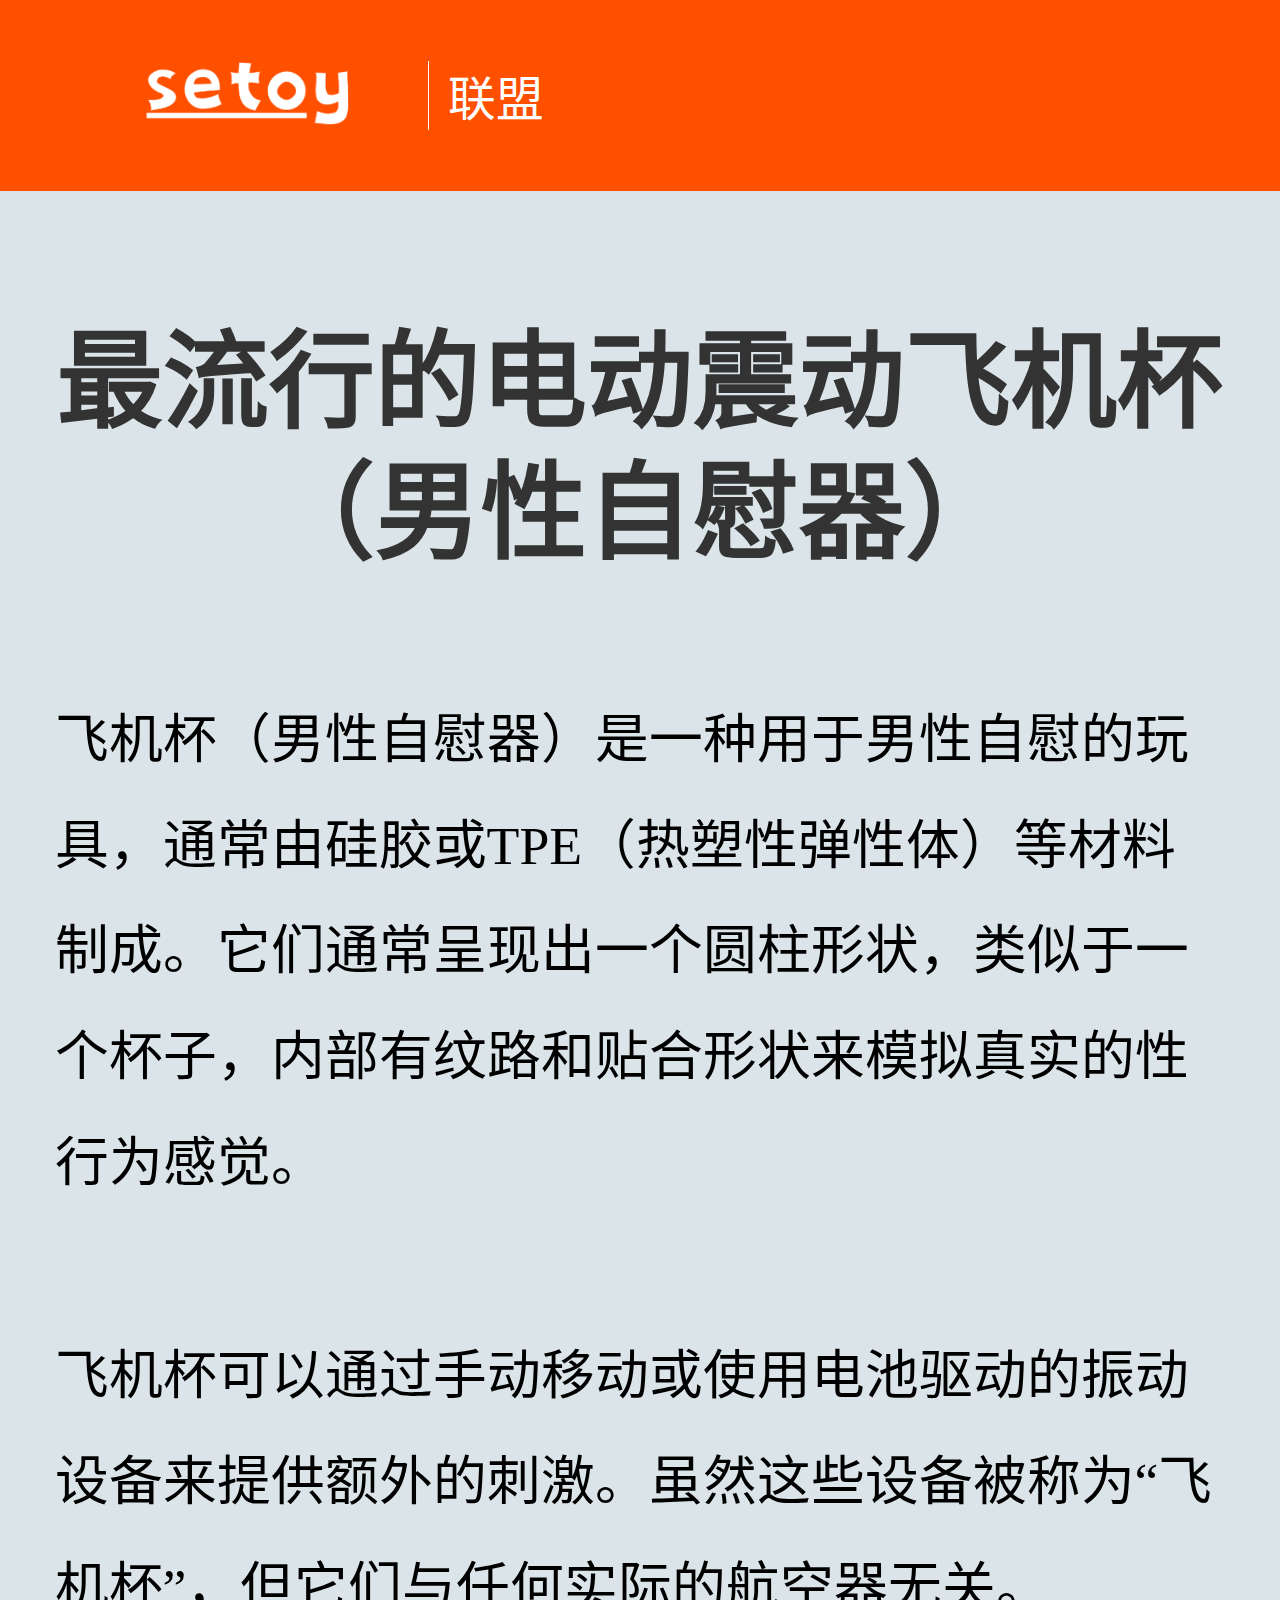
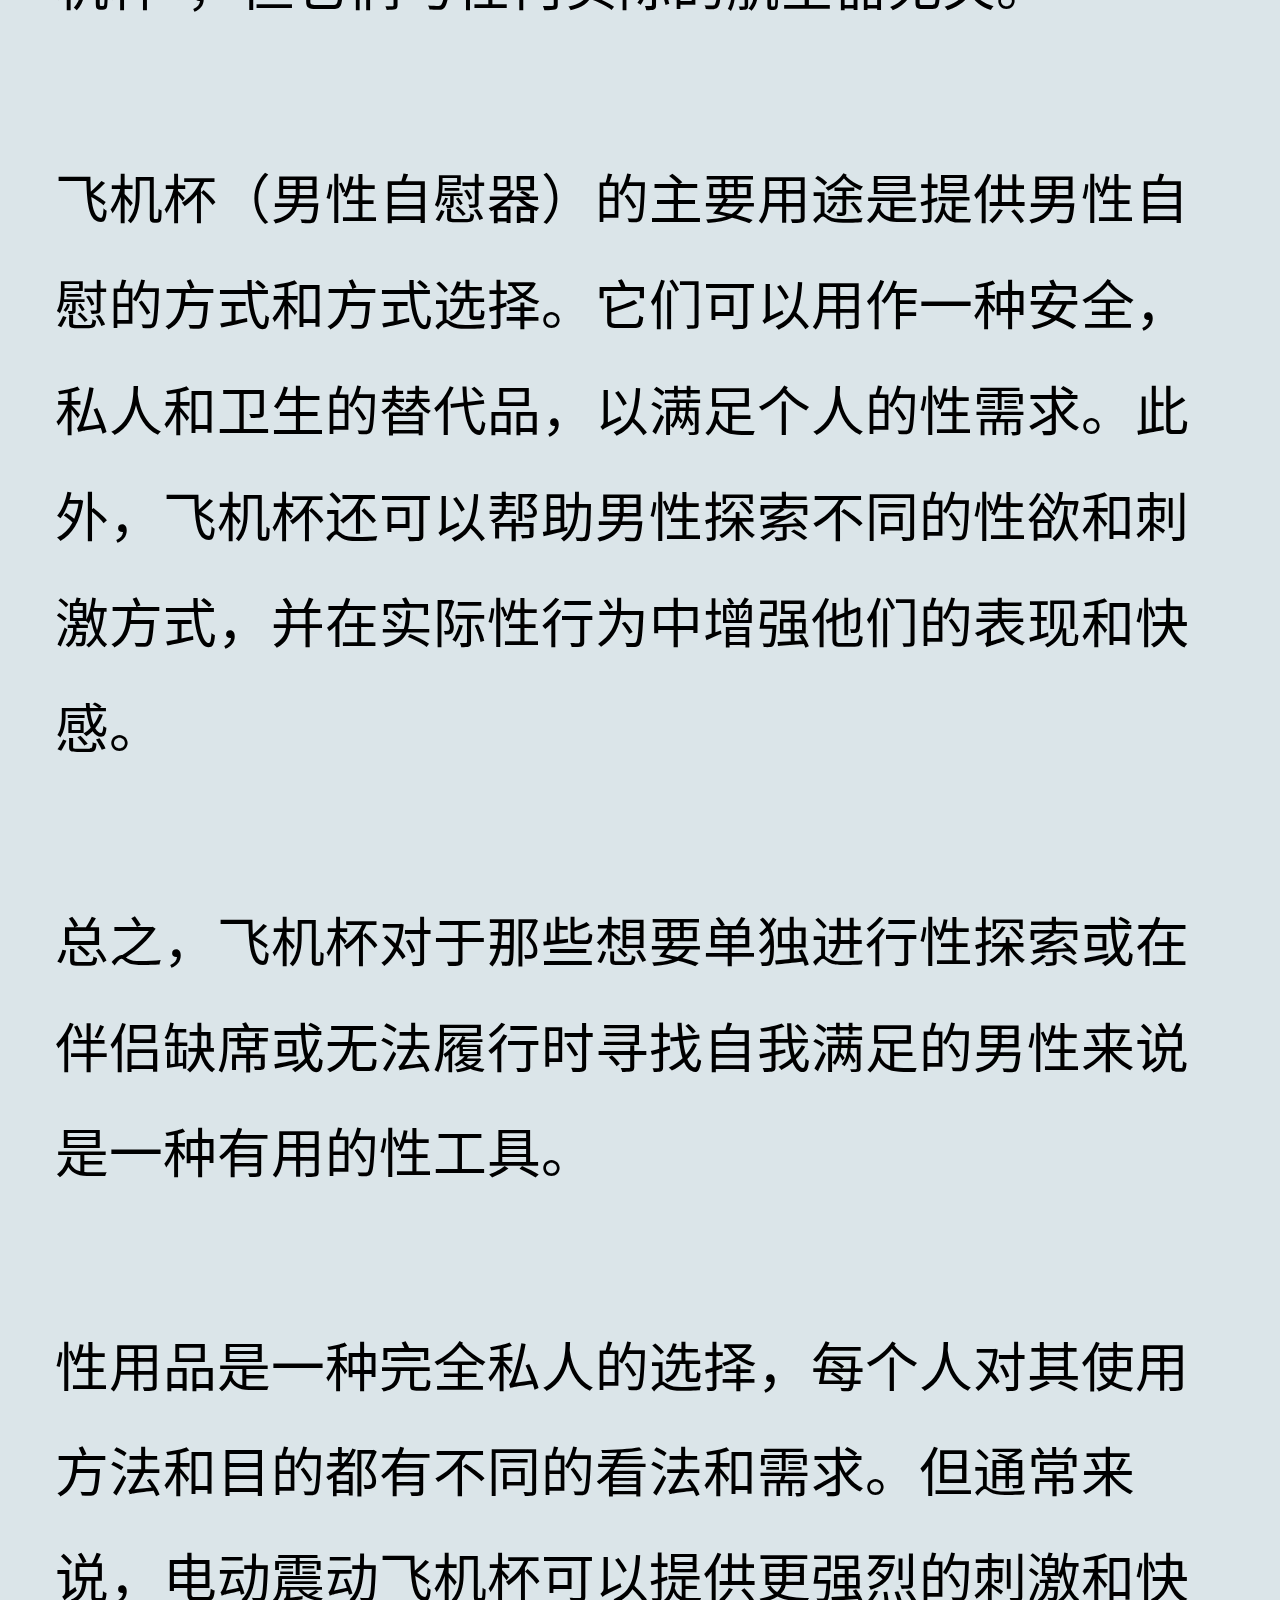
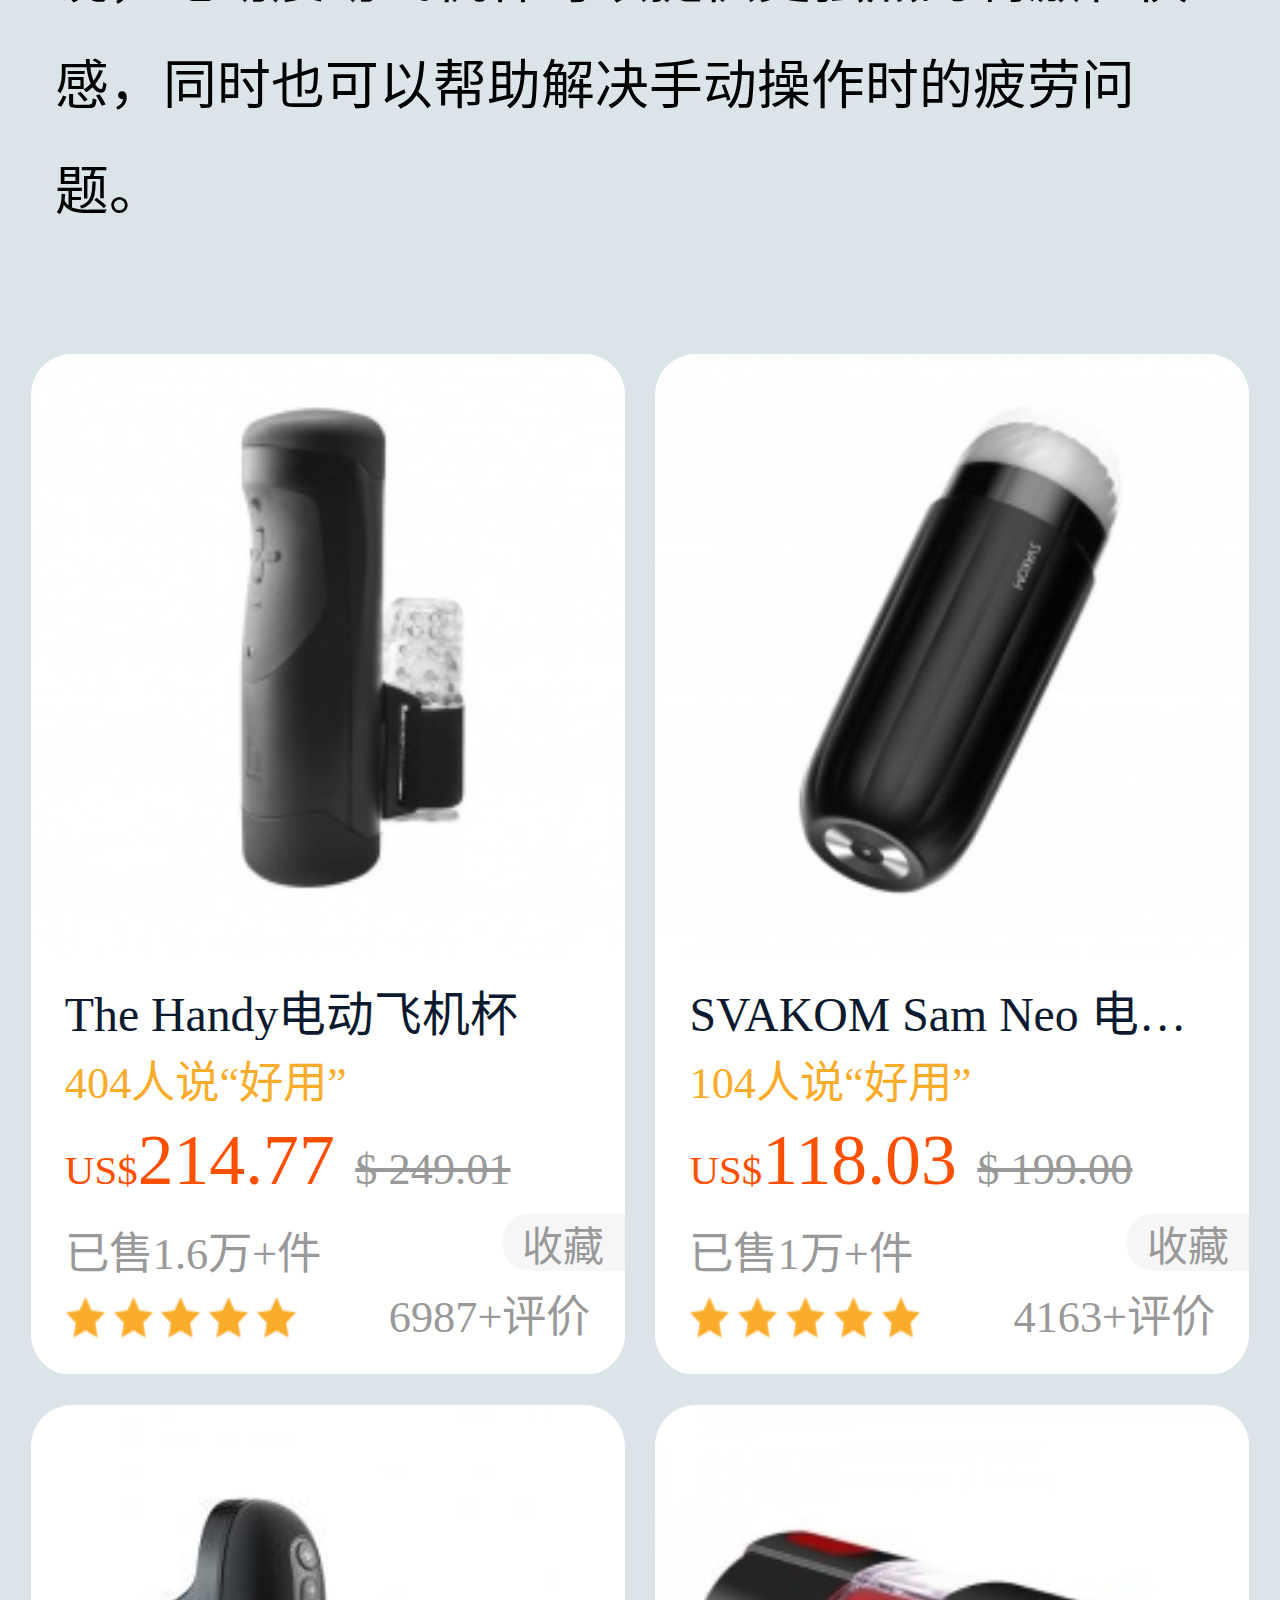
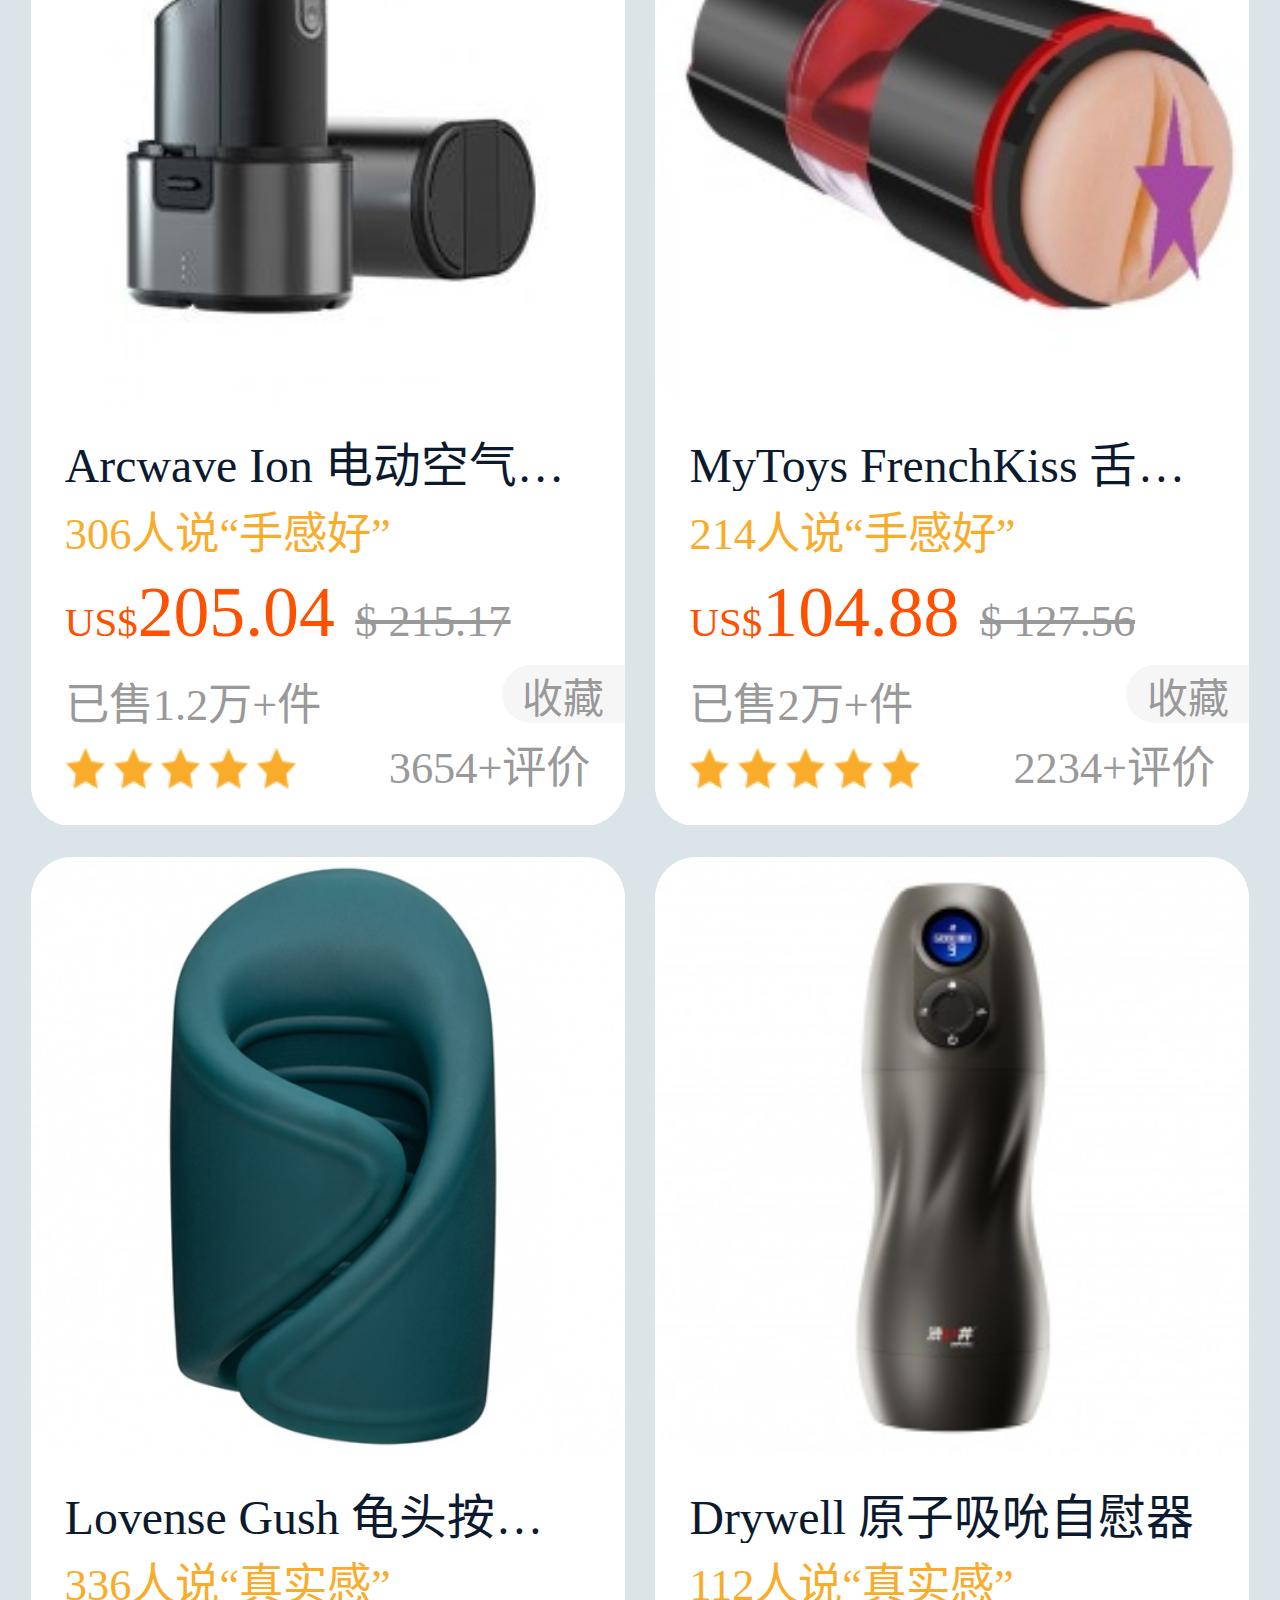
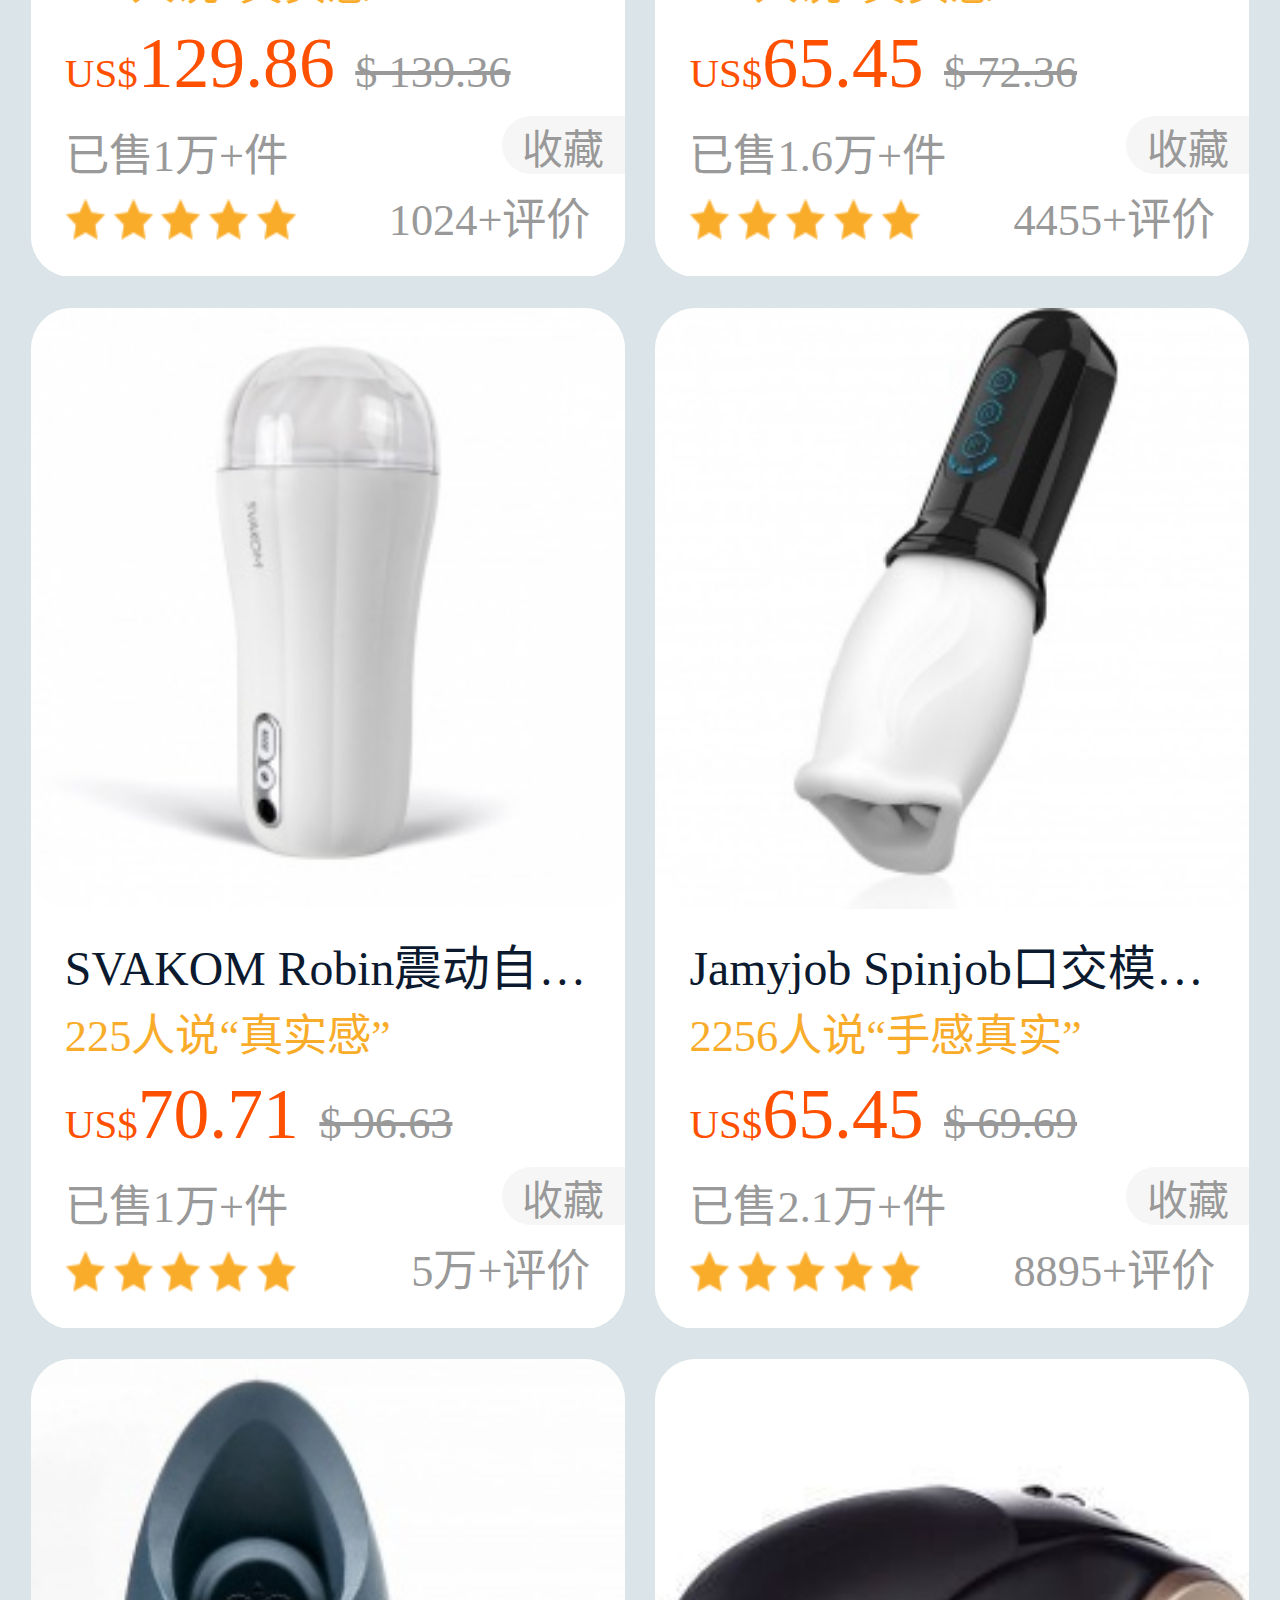
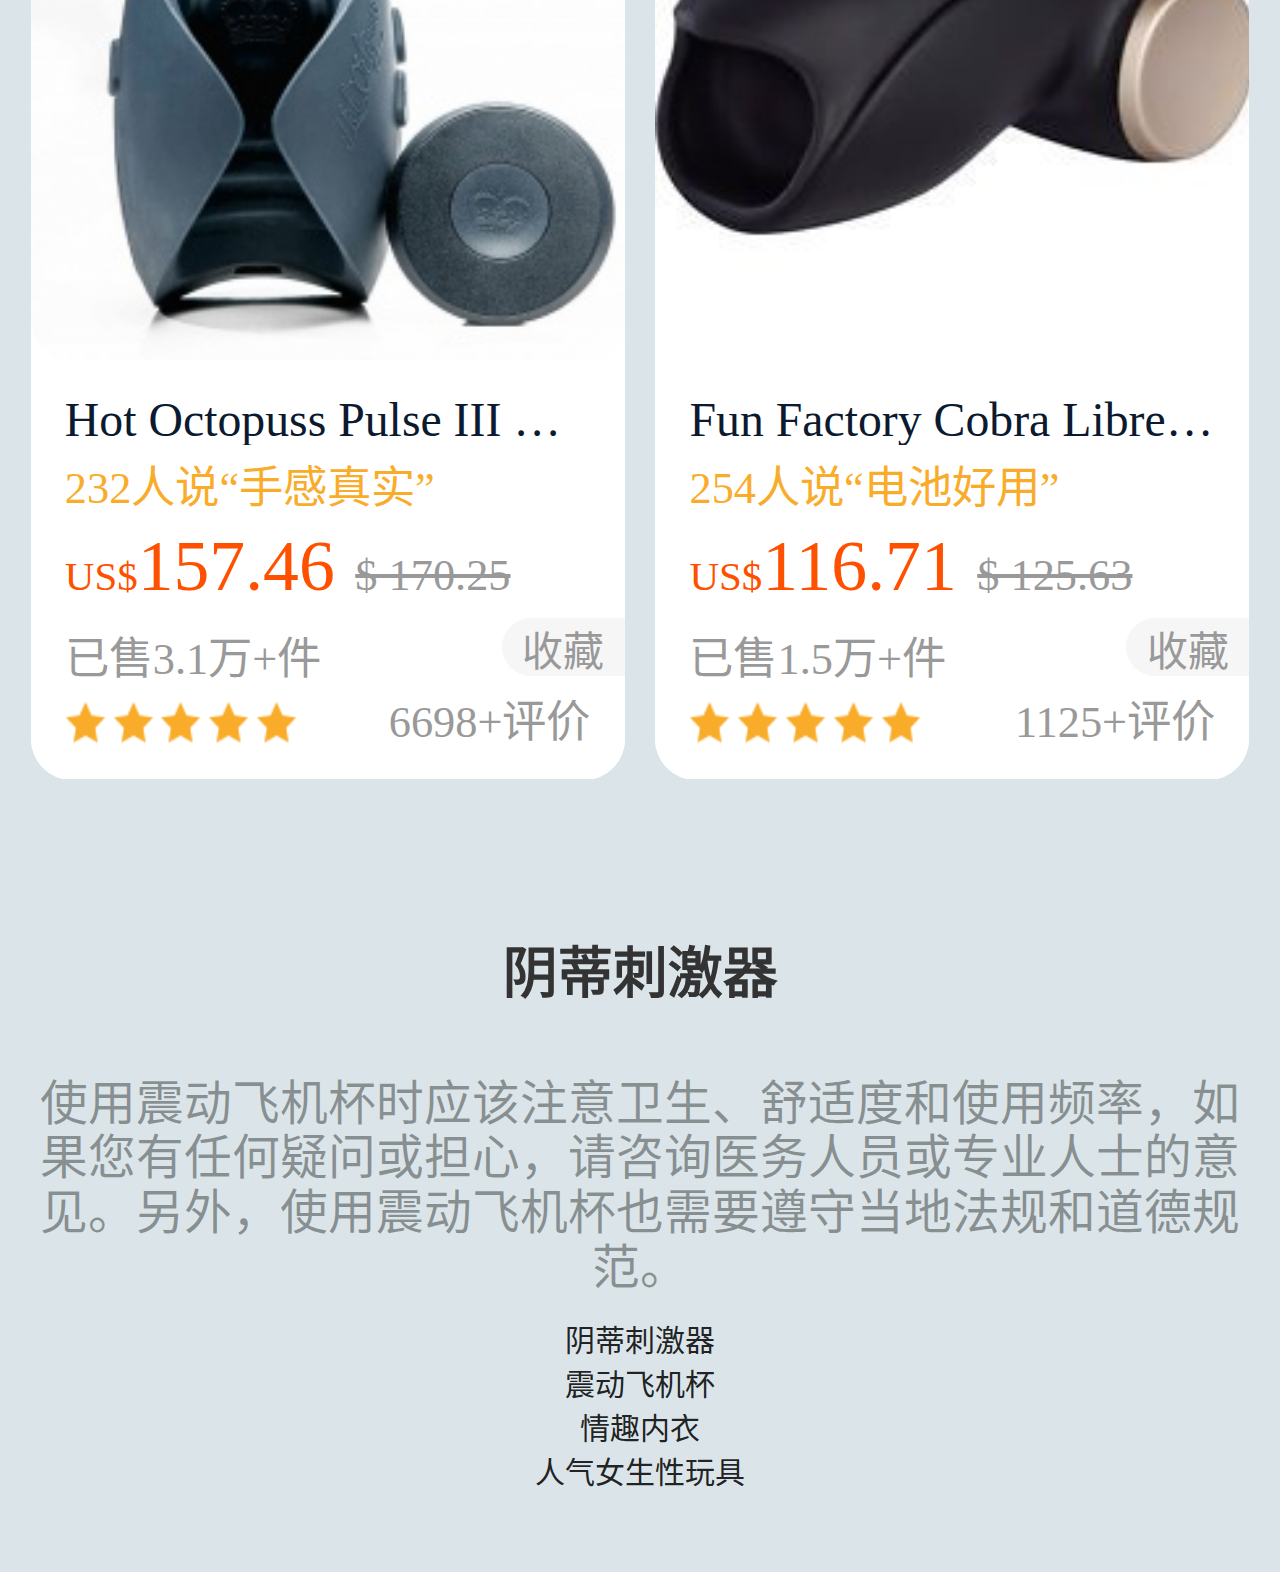
==== commit c013b792: "new" ====
--- a/wap/index.html
+++ b/wap/index.html
@@ -387,9 +387,11 @@
             <div class="rax-view-v2 desc-container">
                 <h3 class="desc-title">阴蒂刺激器</h3>
                 <div class="desc">使用震动飞机杯时应该注意卫生、舒适度和使用频率，如果您有任何疑问或担心，请咨询医务人员或专业人士的意见。另外，使用震动飞机杯也需要遵守当地法规和道德规范。</div>
-                <div class="rax-view-v2 bread-box">
-                    <a href="clitoral-stimulator.html">阴蒂刺激器</a><span>&gt;</span>
+                <div class="rax-view-v2 bread-box" style=" text-align: center; font-size: 30px; padding-bottom: 80px; ">
+                    <a href="clitoral-stimulator.html">阴蒂刺激器</a>
                     <a href="https://setoy.cc/">震动飞机杯</a>
+                    <a href="sexy-maid.html">情趣内衣</a>
+                    <a href="sex-toys.html">人气女生性玩具</a>
                 </div>
             </div>
 
